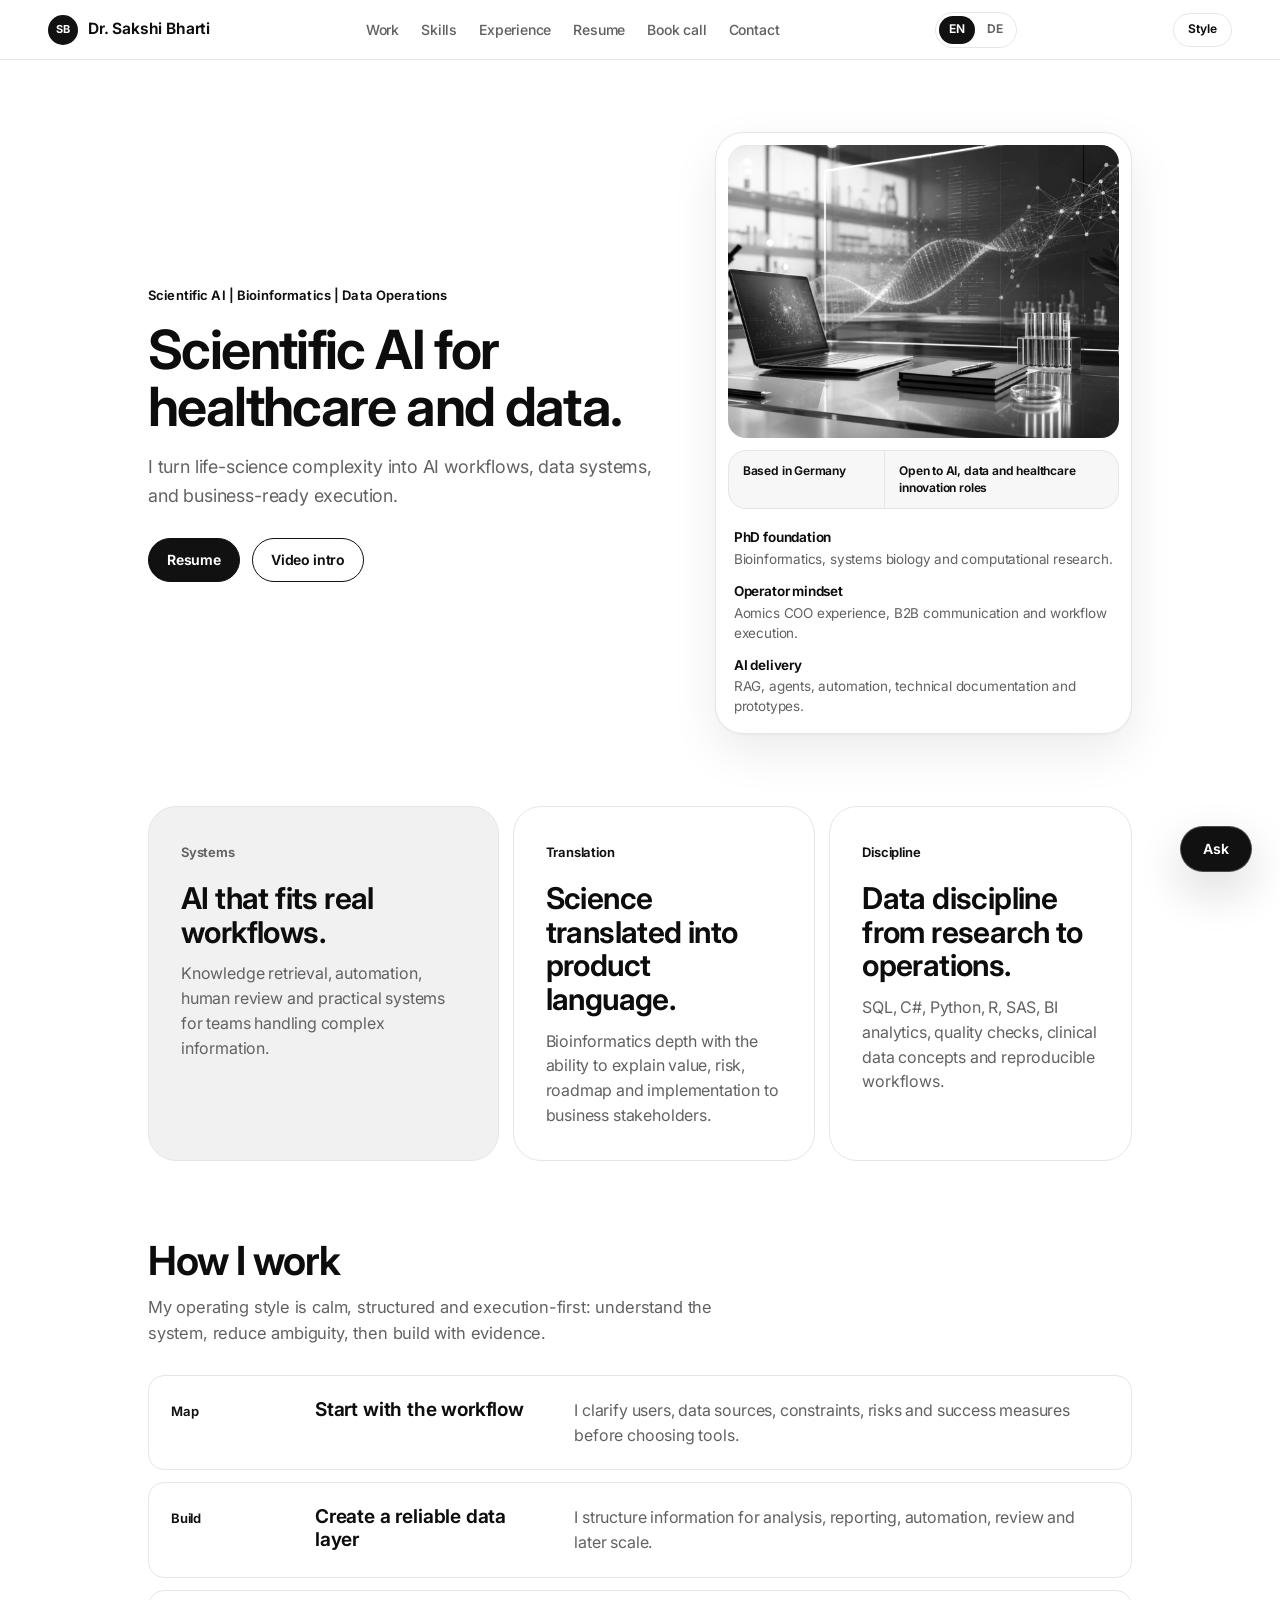
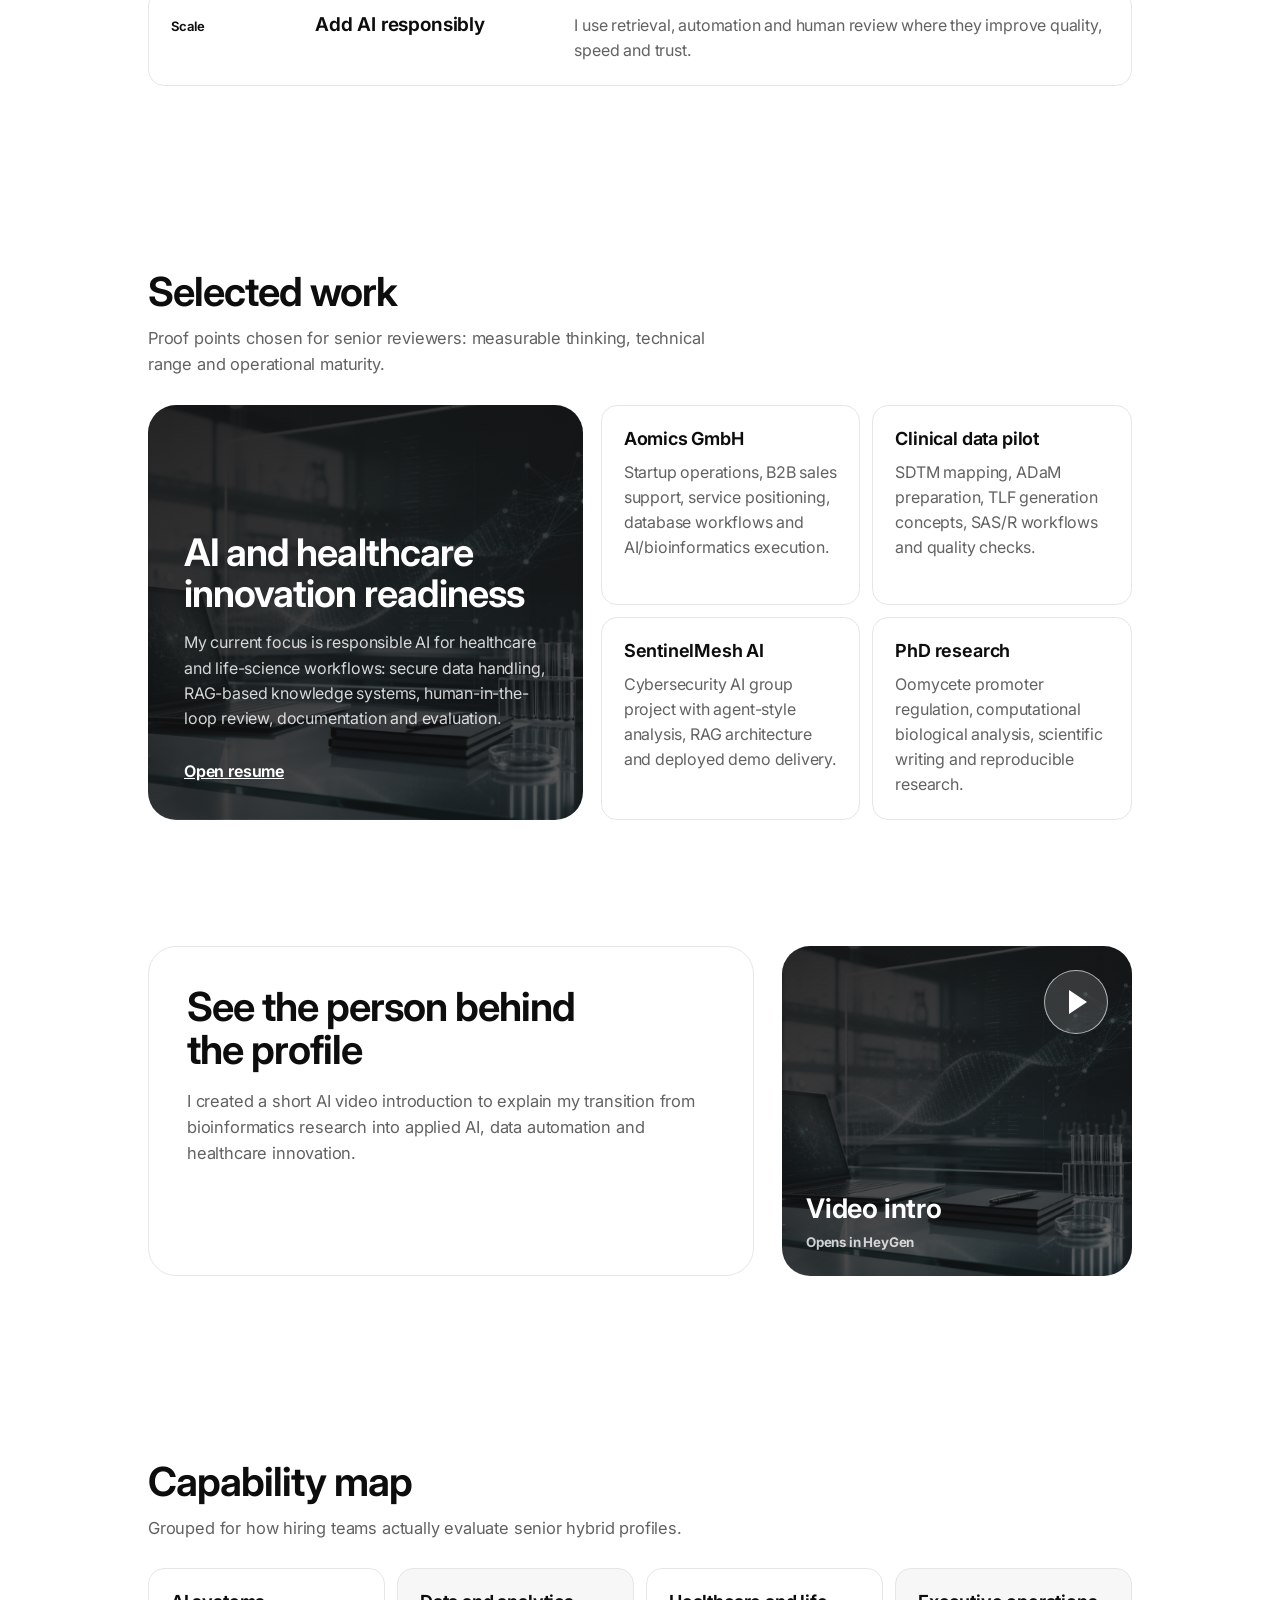
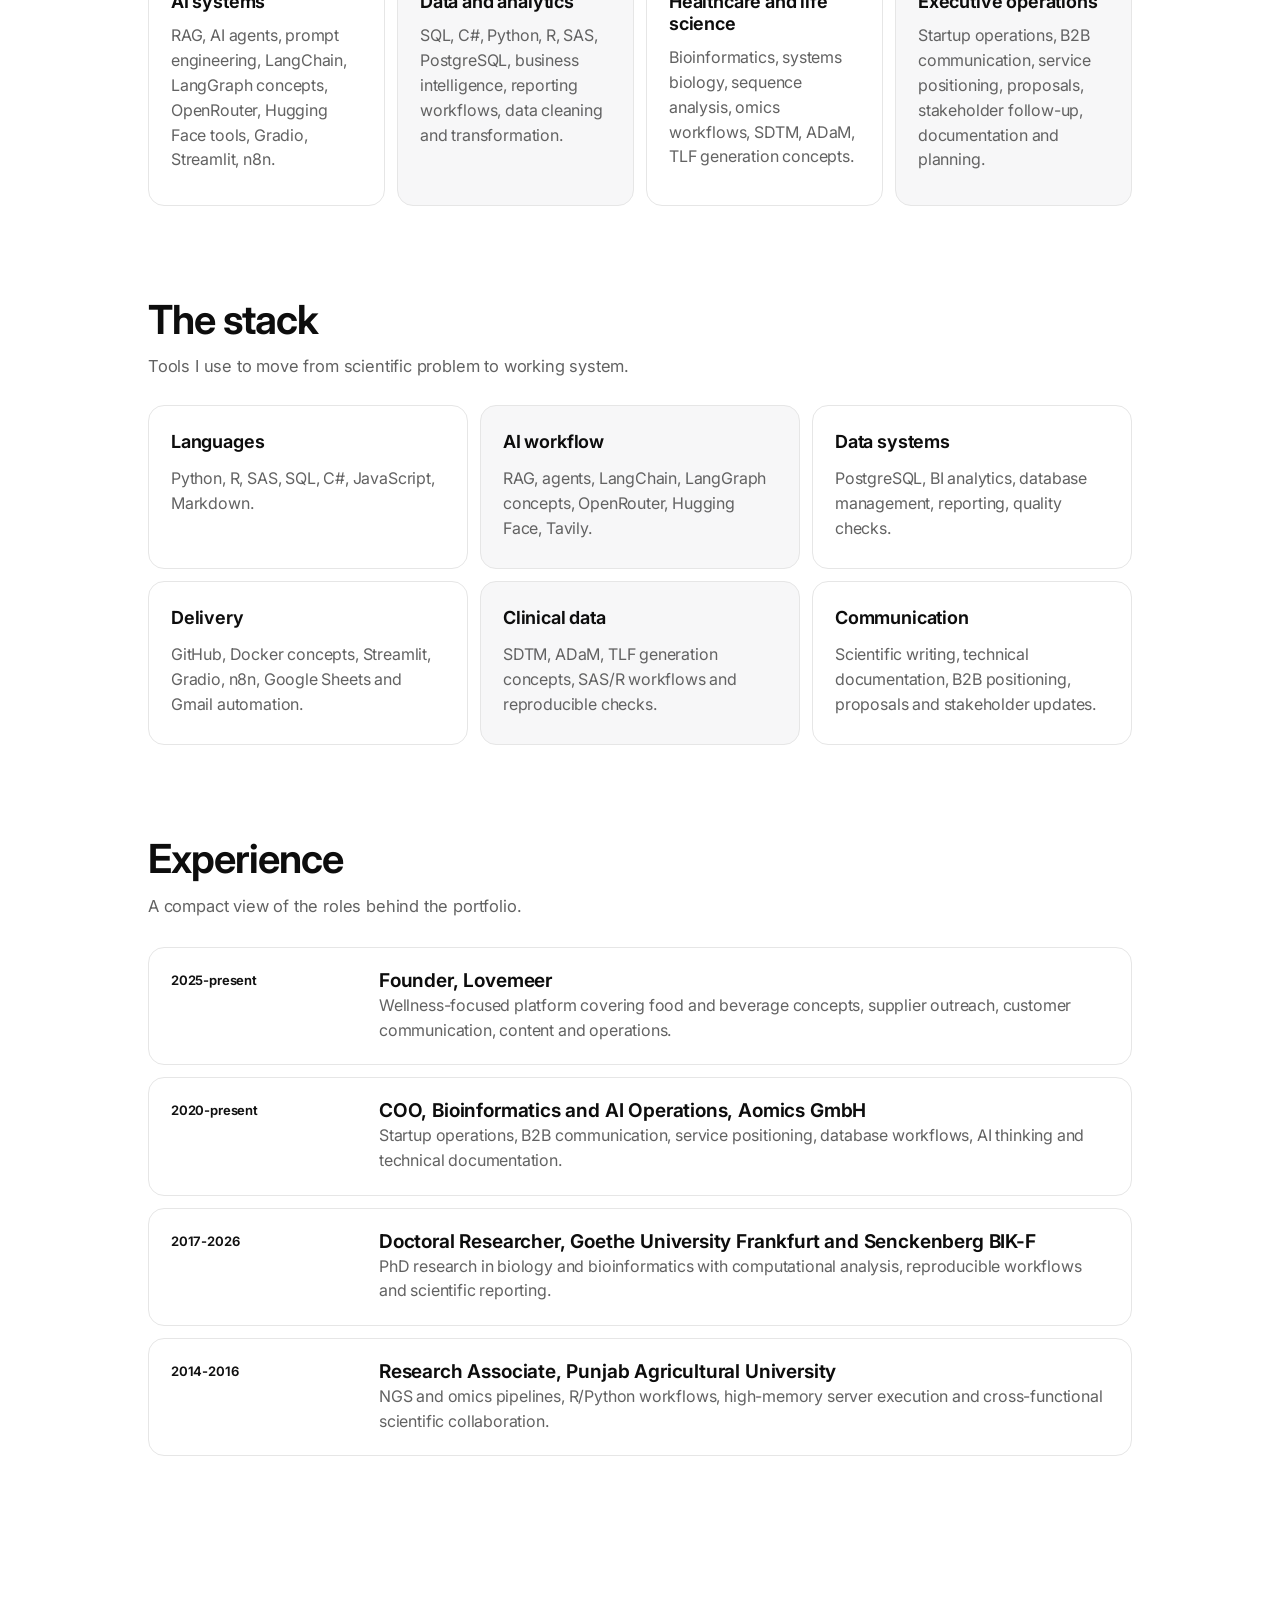
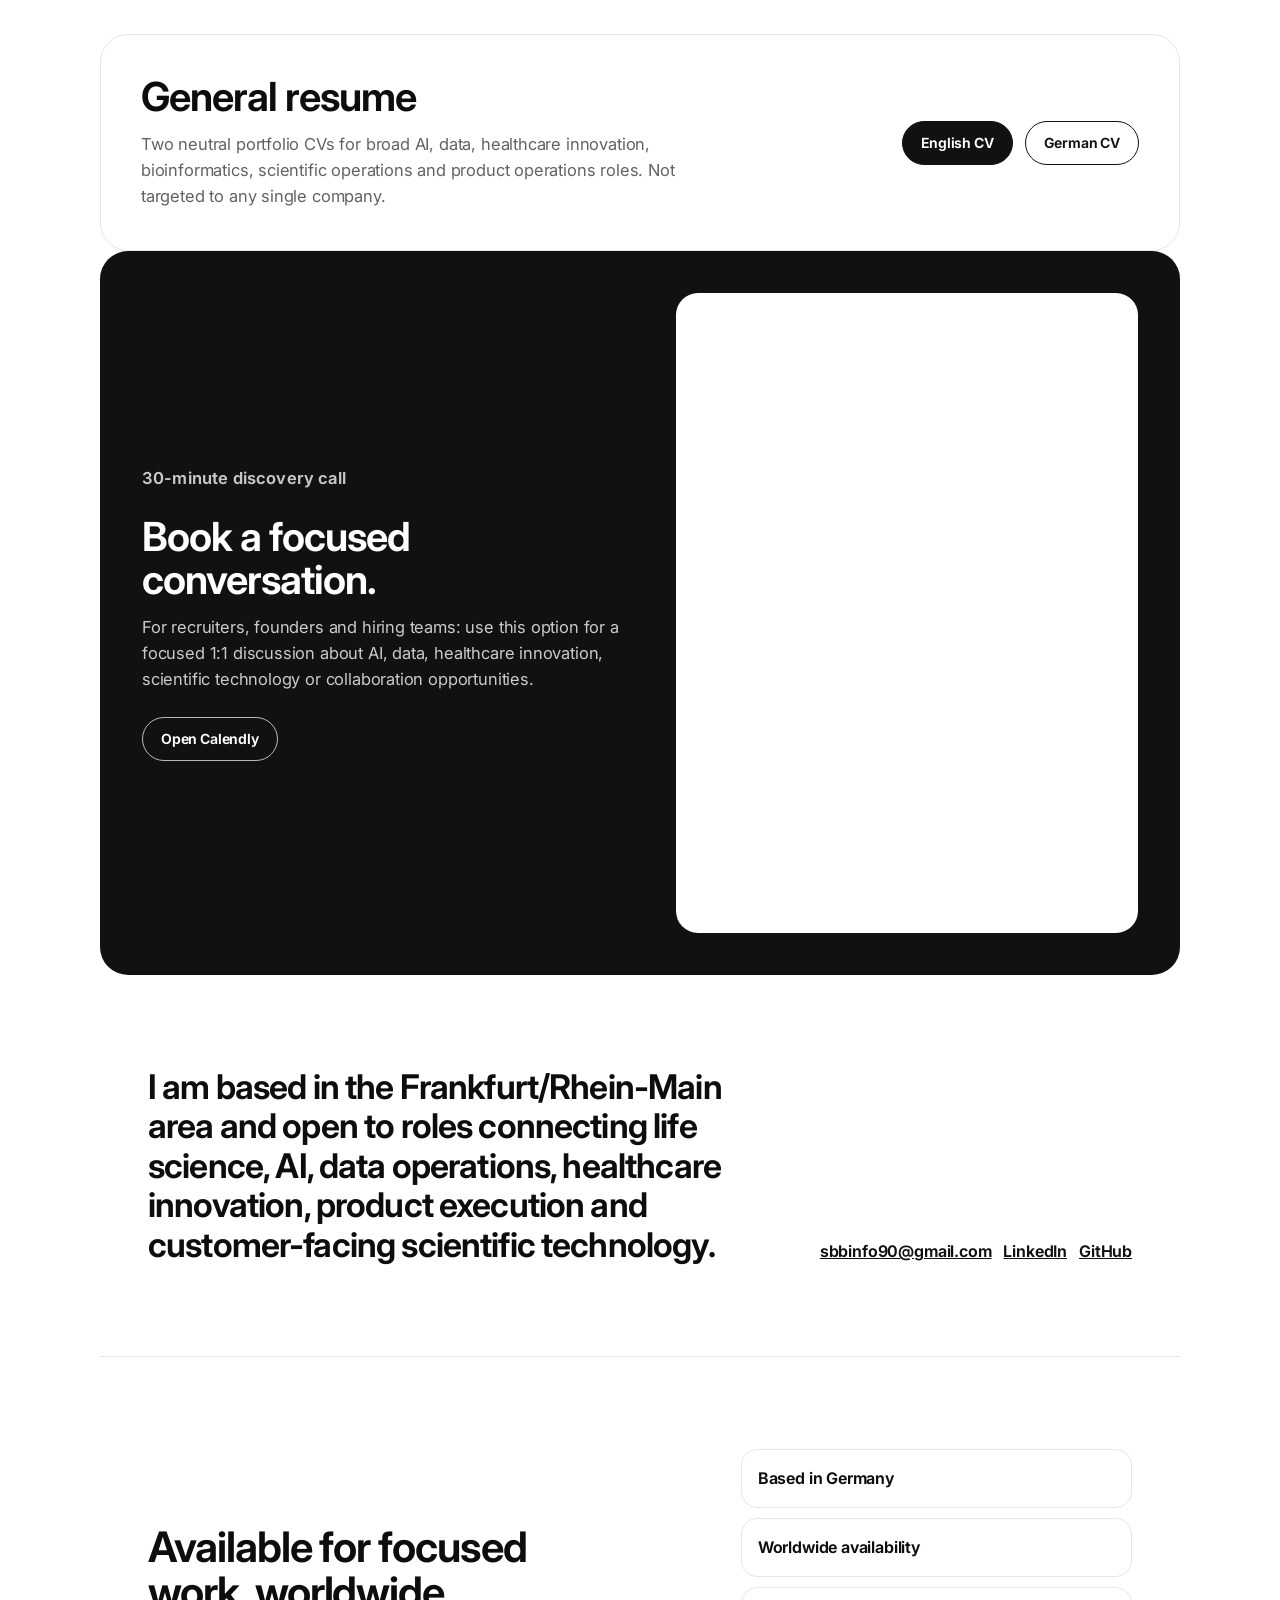
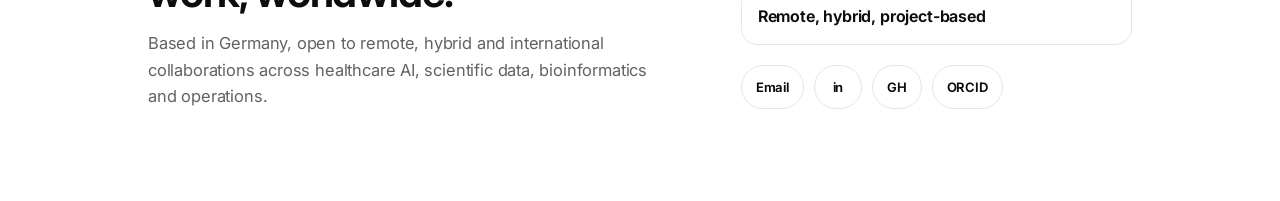
==== index.html @ ed13a264 "Refine portfolio typography and controls" ====
<!doctype html>
<html lang="en" data-lang="en" data-theme="light" data-palette="ink" data-font="system">
<head>
  <meta charset="utf-8">
  <meta name="viewport" content="width=device-width, initial-scale=1">
  <meta name="description" content="Dr. Sakshi Bharti, scientific AI and data operations leader working across bioinformatics, healthcare AI, automation, and startup execution.">
  <title>Dr. Sakshi Bharti | Scientific AI & Data Operations</title>
  <link rel="preconnect" href="https://fonts.googleapis.com">
  <link rel="preconnect" href="https://fonts.gstatic.com" crossorigin>
  <link href="https://fonts.googleapis.com/css2?family=Inter:opsz,wght@14..32,400;14..32,450;14..32,500;14..32,600;14..32,700&display=swap" rel="stylesheet">
  <link rel="stylesheet" href="styles.css">
</head>
<body>
  <header class="site-header">
    <a class="brand" href="#top" aria-label="Dr. Sakshi Bharti home">
      <span class="brand-mark">SB</span>
      <span>Dr. Sakshi Bharti</span>
    </a>
    <nav aria-label="Primary navigation">
      <a href="#work" data-en="Work" data-de="Arbeit">Work</a>
      <a href="#skills" data-en="Skills" data-de="Kompetenzen">Skills</a>
      <a href="#experience" data-en="Experience" data-de="Erfahrung">Experience</a>
      <a href="#resume" data-en="Resume" data-de="Lebenslauf">Resume</a>
      <a href="#meeting" data-en="Book call" data-de="Termin">Book call</a>
      <a href="mailto:sbbinfo90@gmail.com" data-en="Contact" data-de="Kontakt">Contact</a>
    </nav>
    <div class="language-switch" aria-label="Language selector">
      <button type="button" class="active" data-set-lang="en">EN</button>
      <button type="button" data-set-lang="de">DE</button>
    </div>
    <button class="style-toggle" type="button" aria-expanded="false" aria-controls="style-panel" data-en="Style" data-de="Stil">Style</button>
  </header>

  <main id="top">
    <section class="hero">
      <div class="hero-copy">
        <p class="role-line" data-en="Scientific AI | Bioinformatics | Data Operations" data-de="Scientific AI | Bioinformatik | Data Operations">Scientific AI | Bioinformatics | Data Operations</p>
        <h1 data-en="Scientific AI for healthcare and data." data-de="Scientific AI fuer Healthcare und Data.">Scientific AI for healthcare and data.</h1>
        <p class="hero-summary" data-en="I turn life-science complexity into AI workflows, data systems, and business-ready execution." data-de="Ich uebersetze Life-Science-Komplexitaet in AI Workflows, Datensysteme und umsetzbare Business-Loesungen.">I turn life-science complexity into AI workflows, data systems, and business-ready execution.</p>
        <div class="actions" aria-label="Primary actions">
          <a class="button primary localized-link" href="assets/resumes/dr-sakshi-bharti-cv-en.pdf" data-href-en="assets/resumes/dr-sakshi-bharti-cv-en.pdf" data-href-de="assets/resumes/dr-sakshi-bharti-cv-de.pdf" target="_blank" rel="noreferrer" data-en="Resume" data-de="Lebenslauf">Resume</a>
          <a class="button secondary video-link" href="https://app.heygen.com/videos/dr-sakshi-bharti-professional-intro-2ac98ddf780a4589b40dc6e6e346e0ce" data-href-en="https://app.heygen.com/videos/dr-sakshi-bharti-professional-intro-2ac98ddf780a4589b40dc6e6e346e0ce" data-href-de="https://app.heygen.com/videos/dr-sakshi-vorstellung-deutsch-3c774520bfe44e00b448c53f1df08a91" target="_blank" rel="noreferrer" data-en="Video intro" data-de="Video ansehen">Video intro</a>
        </div>
      </div>

      <aside class="executive-card" aria-label="Executive profile summary">
        <img src="assets/images/scientific-ai-hero.jpg" alt="Scientific AI workspace with laboratory glassware, data patterns and computational biology signals">
        <div class="profile-strip">
          <span data-en="Based in Germany" data-de="In Deutschland ansaessig">Based in Germany</span>
          <span data-en="Open to AI, data and healthcare innovation roles" data-de="Offen fuer AI, Data und Healthcare Innovation Rollen">Open to AI, data and healthcare innovation roles</span>
        </div>
        <div class="signal-list">
          <p><strong data-en="PhD foundation" data-de="PhD Fundament">PhD foundation</strong><span data-en="Bioinformatics, systems biology and computational research." data-de="Bioinformatik, Systembiologie und computergestuetzte Forschung.">Bioinformatics, systems biology and computational research.</span></p>
          <p><strong data-en="Operator mindset" data-de="Operator Mindset">Operator mindset</strong><span data-en="Aomics COO experience, B2B communication and workflow execution." data-de="Aomics COO Erfahrung, B2B Kommunikation und Workflow Umsetzung.">Aomics COO experience, B2B communication and workflow execution.</span></p>
          <p><strong data-en="AI delivery" data-de="AI Umsetzung">AI delivery</strong><span data-en="RAG, agents, automation, technical documentation and prototypes." data-de="RAG, Agents, Automatisierung, technische Dokumentation und Prototypen.">RAG, agents, automation, technical documentation and prototypes.</span></p>
        </div>
      </aside>
    </section>

    <section class="board" aria-label="Career focus">
      <article>
        <span data-en="Systems" data-de="Systeme">Systems</span>
        <h2 data-en="AI that fits real workflows." data-de="AI fuer echte Workflows.">AI that fits real workflows.</h2>
        <p data-en="Knowledge retrieval, automation, human review and practical systems for teams handling complex information." data-de="Knowledge Retrieval, Automatisierung, Human Review und praktische Systeme fuer Teams mit komplexen Informationen.">Knowledge retrieval, automation, human review and practical systems for teams handling complex information.</p>
      </article>
      <article>
        <span data-en="Translation" data-de="Uebersetzung">Translation</span>
        <h2 data-en="Science translated into product language." data-de="Wissenschaft in Produktsprache uebersetzt.">Science translated into product language.</h2>
        <p data-en="Bioinformatics depth with the ability to explain value, risk, roadmap and implementation to business stakeholders." data-de="Bioinformatik Tiefe mit der Faehigkeit, Value, Risiko, Roadmap und Umsetzung fuer Business Stakeholder zu erklaeren.">Bioinformatics depth with the ability to explain value, risk, roadmap and implementation to business stakeholders.</p>
      </article>
      <article>
        <span data-en="Discipline" data-de="Disziplin">Discipline</span>
        <h2 data-en="Data discipline from research to operations." data-de="Datendisziplin von Forschung bis Operations.">Data discipline from research to operations.</h2>
        <p data-en="SQL, C#, Python, R, SAS, BI analytics, quality checks, clinical data concepts and reproducible workflows." data-de="SQL, C#, Python, R, SAS, BI Analytics, Quality Checks, klinische Datenkonzepte und reproduzierbare Workflows.">SQL, C#, Python, R, SAS, BI analytics, quality checks, clinical data concepts and reproducible workflows.</p>
      </article>
    </section>

    <section class="method-section" aria-label="How Dr. Sakshi works">
      <div class="section-title">
        <h2 data-en="How I work" data-de="Wie ich arbeite">How I work</h2>
        <p data-en="My operating style is calm, structured and execution-first: understand the system, reduce ambiguity, then build with evidence." data-de="Mein Arbeitsstil ist ruhig, strukturiert und umsetzungsorientiert: System verstehen, Unsicherheit reduzieren, dann evidenzbasiert bauen.">My operating style is calm, structured and execution-first: understand the system, reduce ambiguity, then build with evidence.</p>
      </div>
      <div class="method-list">
        <article>
          <span data-en="Map" data-de="Map">Map</span>
          <h3 data-en="Start with the workflow" data-de="Mit dem Workflow starten">Start with the workflow</h3>
          <p data-en="I clarify users, data sources, constraints, risks and success measures before choosing tools." data-de="Ich klaere Nutzer, Datenquellen, Constraints, Risiken und Erfolgskriterien, bevor Tools gewaehlt werden.">I clarify users, data sources, constraints, risks and success measures before choosing tools.</p>
        </article>
        <article>
          <span data-en="Build" data-de="Build">Build</span>
          <h3 data-en="Create a reliable data layer" data-de="Eine verlaessliche Datenbasis schaffen">Create a reliable data layer</h3>
          <p data-en="I structure information for analysis, reporting, automation, review and later scale." data-de="Ich strukturiere Informationen fuer Analyse, Reporting, Automatisierung, Review und spaetere Skalierung.">I structure information for analysis, reporting, automation, review and later scale.</p>
        </article>
        <article>
          <span data-en="Scale" data-de="Scale">Scale</span>
          <h3 data-en="Add AI responsibly" data-de="AI verantwortungsvoll integrieren">Add AI responsibly</h3>
          <p data-en="I use retrieval, automation and human review where they improve quality, speed and trust." data-de="Ich nutze Retrieval, Automatisierung und Human Review dort, wo Qualitaet, Geschwindigkeit und Vertrauen steigen.">I use retrieval, automation and human review where they improve quality, speed and trust.</p>
        </article>
      </div>
    </section>

    <section id="work" class="work-section">
      <div class="section-title">
        <h2 data-en="Selected work" data-de="Ausgewaehlte Arbeiten">Selected work</h2>
        <p data-en="Proof points chosen for senior reviewers: measurable thinking, technical range and operational maturity." data-de="Proof Points fuer Senior Reviewer: analytisches Denken, technische Breite und operative Reife.">Proof points chosen for senior reviewers: measurable thinking, technical range and operational maturity.</p>
      </div>

      <div class="work-layout">
        <article class="feature-work">
          <h3 data-en="AI and healthcare innovation readiness" data-de="AI und Healthcare Innovation Readiness">AI and healthcare innovation readiness</h3>
          <p>
            <span data-en="My current focus is responsible AI for healthcare and life-science workflows: secure data handling, RAG-based knowledge systems, human-in-the-loop review, documentation and evaluation." data-de="Mein aktueller Fokus liegt auf verantwortungsvoller AI fuer Healthcare und Life-Science Workflows: sichere Datenverarbeitung, RAG-basierte Wissenssysteme, Human-in-the-loop Review, Dokumentation und Evaluation.">My current focus is responsible AI for healthcare and life-science workflows: secure data handling, RAG-based knowledge systems, human-in-the-loop review, documentation and evaluation.</span>
          </p>
          <a class="localized-link" href="assets/resumes/dr-sakshi-bharti-cv-en.pdf" data-href-en="assets/resumes/dr-sakshi-bharti-cv-en.pdf" data-href-de="assets/resumes/dr-sakshi-bharti-cv-de.pdf" target="_blank" rel="noreferrer" data-en="Open resume" data-de="Lebenslauf oeffnen">Open resume</a>
        </article>

        <div class="work-list">
          <article>
            <h3>Aomics GmbH</h3>
            <p data-en="Startup operations, B2B sales support, service positioning, database workflows and AI/bioinformatics execution." data-de="Startup Operations, B2B Sales Support, Service Positioning, Datenbank Workflows und AI/Bioinformatik Umsetzung.">Startup operations, B2B sales support, service positioning, database workflows and AI/bioinformatics execution.</p>
          </article>
          <article>
            <h3 data-en="Clinical data pilot" data-de="Clinical Data Pilot">Clinical data pilot</h3>
            <p data-en="SDTM mapping, ADaM preparation, TLF generation concepts, SAS/R workflows and quality checks." data-de="SDTM Mapping, ADaM Vorbereitung, TLF Konzepte, SAS/R Workflows und Quality Checks.">SDTM mapping, ADaM preparation, TLF generation concepts, SAS/R workflows and quality checks.</p>
          </article>
          <article>
            <h3>SentinelMesh AI</h3>
            <p data-en="Cybersecurity AI group project with agent-style analysis, RAG architecture and deployed demo delivery." data-de="Cybersecurity AI Gruppenprojekt mit agentenbasierter Analyse, RAG Architektur und deployter Demo.">Cybersecurity AI group project with agent-style analysis, RAG architecture and deployed demo delivery.</p>
          </article>
          <article>
            <h3 data-en="PhD research" data-de="PhD Forschung">PhD research</h3>
            <p data-en="Oomycete promoter regulation, computational biological analysis, scientific writing and reproducible research." data-de="Oomyceten Promoter Regulation, computergestuetzte biologische Analyse, wissenschaftliches Schreiben und reproduzierbare Forschung.">Oomycete promoter regulation, computational biological analysis, scientific writing and reproducible research.</p>
          </article>
        </div>
      </div>
    </section>

    <section class="video-section" aria-label="Video introduction">
      <div class="video-copy">
        <h2 data-en="See the person behind the profile" data-de="Lernen Sie die Person hinter dem Profil kennen">See the person behind the profile</h2>
        <p>
          <span data-en="I created a short AI video introduction to explain my transition from bioinformatics research into applied AI, data automation and healthcare innovation." data-de="Ich habe eine kurze AI Video Vorstellung erstellt, um meinen Weg von der Bioinformatik Forschung zu Applied AI, Datenautomatisierung und Healthcare Innovation zu zeigen.">I created a short AI video introduction to explain my transition from bioinformatics research into applied AI, data automation and healthcare innovation.</span>
        </p>
      </div>
      <a class="video-panel video-link" href="https://app.heygen.com/videos/dr-sakshi-bharti-professional-intro-2ac98ddf780a4589b40dc6e6e346e0ce" data-href-en="https://app.heygen.com/videos/dr-sakshi-bharti-professional-intro-2ac98ddf780a4589b40dc6e6e346e0ce" data-href-de="https://app.heygen.com/videos/dr-sakshi-vorstellung-deutsch-3c774520bfe44e00b448c53f1df08a91" target="_blank" rel="noreferrer" aria-label="Open HeyGen video introduction">
        <span class="play-button"></span>
        <strong data-en="Video intro" data-de="Deutsche Vorstellung">Video intro</strong>
        <small data-en="Opens in HeyGen" data-de="Oeffnet in HeyGen">Opens in HeyGen</small>
      </a>
    </section>

    <section id="skills" class="skills-section">
      <div class="section-title compact">
        <h2 data-en="Capability map" data-de="Kompetenzprofil">Capability map</h2>
        <p data-en="Grouped for how hiring teams actually evaluate senior hybrid profiles." data-de="Gruppiert danach, wie Hiring Teams hybride Senior Profile bewerten.">Grouped for how hiring teams actually evaluate senior hybrid profiles.</p>
      </div>

      <div class="skill-grid">
        <div>
          <h3 data-en="AI systems" data-de="AI Systeme">AI systems</h3>
          <p data-en="RAG, AI agents, prompt engineering, LangChain, LangGraph concepts, OpenRouter, Hugging Face tools, Gradio, Streamlit, n8n." data-de="RAG, AI Agents, Prompt Engineering, LangChain, LangGraph Konzepte, OpenRouter, Hugging Face Tools, Gradio, Streamlit, n8n.">RAG, AI agents, prompt engineering, LangChain, LangGraph concepts, OpenRouter, Hugging Face tools, Gradio, Streamlit, n8n.</p>
        </div>
        <div>
          <h3 data-en="Data and analytics" data-de="Data und Analytics">Data and analytics</h3>
          <p data-en="SQL, C#, Python, R, SAS, PostgreSQL, business intelligence, reporting workflows, data cleaning and transformation." data-de="SQL, C#, Python, R, SAS, PostgreSQL, Business Intelligence, Reporting Workflows, Data Cleaning und Transformation.">SQL, C#, Python, R, SAS, PostgreSQL, business intelligence, reporting workflows, data cleaning and transformation.</p>
        </div>
        <div>
          <h3 data-en="Healthcare and life science" data-de="Healthcare und Life Science">Healthcare and life science</h3>
          <p data-en="Bioinformatics, systems biology, sequence analysis, omics workflows, SDTM, ADaM, TLF generation concepts." data-de="Bioinformatik, Systembiologie, Sequenzanalyse, Omics Workflows, SDTM, ADaM und TLF Konzepte.">Bioinformatics, systems biology, sequence analysis, omics workflows, SDTM, ADaM, TLF generation concepts.</p>
        </div>
        <div>
          <h3 data-en="Executive operations" data-de="Executive Operations">Executive operations</h3>
          <p data-en="Startup operations, B2B communication, service positioning, proposals, stakeholder follow-up, documentation and planning." data-de="Startup Operations, B2B Kommunikation, Service Positioning, Angebote, Stakeholder Follow-up, Dokumentation und Planung.">Startup operations, B2B communication, service positioning, proposals, stakeholder follow-up, documentation and planning.</p>
        </div>
      </div>
    </section>

    <section class="stack-section" aria-label="Technology and delivery stack">
      <div class="section-title compact">
        <h2 data-en="The stack" data-de="Der Stack">The stack</h2>
        <p data-en="Tools I use to move from scientific problem to working system." data-de="Tools, mit denen ich vom wissenschaftlichen Problem zum funktionierenden System komme.">Tools I use to move from scientific problem to working system.</p>
      </div>
      <div class="stack-grid">
        <div>
          <h3 data-en="Languages" data-de="Sprachen">Languages</h3>
          <p data-en="Python, R, SAS, SQL, C#, JavaScript, Markdown." data-de="Python, R, SAS, SQL, C#, JavaScript, Markdown.">Python, R, SAS, SQL, C#, JavaScript, Markdown.</p>
        </div>
        <div>
          <h3 data-en="AI workflow" data-de="AI Workflow">AI workflow</h3>
          <p data-en="RAG, agents, LangChain, LangGraph concepts, OpenRouter, Hugging Face, Tavily." data-de="RAG, Agents, LangChain, LangGraph Konzepte, OpenRouter, Hugging Face, Tavily.">RAG, agents, LangChain, LangGraph concepts, OpenRouter, Hugging Face, Tavily.</p>
        </div>
        <div>
          <h3 data-en="Data systems" data-de="Datensysteme">Data systems</h3>
          <p data-en="PostgreSQL, BI analytics, database management, reporting, quality checks." data-de="PostgreSQL, BI Analytics, Datenbankmanagement, Reporting, Quality Checks.">PostgreSQL, BI analytics, database management, reporting, quality checks.</p>
        </div>
        <div>
          <h3 data-en="Delivery" data-de="Delivery">Delivery</h3>
          <p data-en="GitHub, Docker concepts, Streamlit, Gradio, n8n, Google Sheets and Gmail automation." data-de="GitHub, Docker Konzepte, Streamlit, Gradio, n8n, Google Sheets und Gmail Automatisierung.">GitHub, Docker concepts, Streamlit, Gradio, n8n, Google Sheets and Gmail automation.</p>
        </div>
        <div>
          <h3 data-en="Clinical data" data-de="Klinische Daten">Clinical data</h3>
          <p data-en="SDTM, ADaM, TLF generation concepts, SAS/R workflows and reproducible checks." data-de="SDTM, ADaM, TLF Konzepte, SAS/R Workflows und reproduzierbare Checks.">SDTM, ADaM, TLF generation concepts, SAS/R workflows and reproducible checks.</p>
        </div>
        <div>
          <h3 data-en="Communication" data-de="Kommunikation">Communication</h3>
          <p data-en="Scientific writing, technical documentation, B2B positioning, proposals and stakeholder updates." data-de="Wissenschaftliches Schreiben, technische Dokumentation, B2B Positionierung, Angebote und Stakeholder Updates.">Scientific writing, technical documentation, B2B positioning, proposals and stakeholder updates.</p>
        </div>
      </div>
    </section>

    <section id="experience" class="experience-section">
      <div class="section-title">
        <h2 data-en="Experience" data-de="Erfahrung">Experience</h2>
        <p data-en="A compact view of the roles behind the portfolio." data-de="Ein kompakter Blick auf die Rollen hinter dem Portfolio.">A compact view of the roles behind the portfolio.</p>
      </div>
      <div class="timeline">
        <article>
          <time>2025-present</time>
          <div>
            <h3 data-en="Founder, Lovemeer" data-de="Gruenderin, Lovemeer">Founder, Lovemeer</h3>
            <p data-en="Wellness-focused platform covering food and beverage concepts, supplier outreach, customer communication, content and operations." data-de="Wellness Plattform mit Food und Beverage Konzepten, Supplier Outreach, Kundenkommunikation, Content und Operations.">Wellness-focused platform covering food and beverage concepts, supplier outreach, customer communication, content and operations.</p>
          </div>
        </article>
        <article>
          <time>2020-present</time>
          <div>
            <h3 data-en="COO, Bioinformatics and AI Operations, Aomics GmbH" data-de="COO, Bioinformatics and AI Operations, Aomics GmbH">COO, Bioinformatics and AI Operations, Aomics GmbH</h3>
            <p data-en="Startup operations, B2B communication, service positioning, database workflows, AI thinking and technical documentation." data-de="Startup Operations, B2B Kommunikation, Service Positioning, Datenbank Workflows, AI Denken und technische Dokumentation.">Startup operations, B2B communication, service positioning, database workflows, AI thinking and technical documentation.</p>
          </div>
        </article>
        <article>
          <time>2017-2026</time>
          <div>
            <h3 data-en="Doctoral Researcher, Goethe University Frankfurt and Senckenberg BIK-F" data-de="Doktorandin, Goethe Universitaet Frankfurt und Senckenberg BIK-F">Doctoral Researcher, Goethe University Frankfurt and Senckenberg BIK-F</h3>
            <p data-en="PhD research in biology and bioinformatics with computational analysis, reproducible workflows and scientific reporting." data-de="PhD Forschung in Biologie und Bioinformatik mit computergestuetzter Analyse, reproduzierbaren Workflows und wissenschaftlichem Reporting.">PhD research in biology and bioinformatics with computational analysis, reproducible workflows and scientific reporting.</p>
          </div>
        </article>
        <article>
          <time>2014-2016</time>
          <div>
            <h3 data-en="Research Associate, Punjab Agricultural University" data-de="Research Associate, Punjab Agricultural University">Research Associate, Punjab Agricultural University</h3>
            <p data-en="NGS and omics pipelines, R/Python workflows, high-memory server execution and cross-functional scientific collaboration." data-de="NGS und Omics Pipelines, R/Python Workflows, High-Memory Server Execution und interdisziplinaere wissenschaftliche Zusammenarbeit.">NGS and omics pipelines, R/Python workflows, high-memory server execution and cross-functional scientific collaboration.</p>
          </div>
        </article>
      </div>
    </section>

    <section id="resume" class="resume-section">
      <div>
        <h2 data-en="General resume" data-de="Allgemeiner Lebenslauf">General resume</h2>
        <p>
          <span data-en="Two neutral portfolio CVs for broad AI, data, healthcare innovation, bioinformatics, scientific operations and product operations roles. Not targeted to any single company." data-de="Zwei neutrale Portfolio-Lebenslaeufe fuer Rollen in AI, Data, Healthcare Innovation, Bioinformatik, Scientific Operations und Product Operations. Nicht auf ein einzelnes Unternehmen zugeschnitten.">Two neutral portfolio CVs for broad AI, data, healthcare innovation, bioinformatics, scientific operations and product operations roles. Not targeted to any single company.</span>
        </p>
      </div>
      <div class="resume-actions" aria-label="Resume downloads">
        <a class="button primary" href="assets/resumes/dr-sakshi-bharti-cv-en.pdf" target="_blank" rel="noreferrer" data-en="English CV" data-de="Englischer CV">English CV</a>
        <a class="button secondary" href="assets/resumes/dr-sakshi-bharti-cv-de.pdf" target="_blank" rel="noreferrer" data-en="German CV" data-de="Deutscher Lebenslauf">German CV</a>
      </div>
    </section>

    <section id="meeting" class="meeting-section">
      <div class="meeting-copy">
        <p class="role-line" data-en="30-minute discovery call" data-de="30-minuetiges Kennenlernen">30-minute discovery call</p>
        <h2 data-en="Book a focused conversation." data-de="Buchen Sie ein fokussiertes Gespraech.">Book a focused conversation.</h2>
        <p data-en="For recruiters, founders and hiring teams: use this option for a focused 1:1 discussion about AI, data, healthcare innovation, scientific technology or collaboration opportunities." data-de="Fuer Recruiter, Gruender und Hiring Teams: Nutzen Sie diese Option fuer ein fokussiertes 1:1-Gespraech ueber AI, Data, Healthcare Innovation, wissenschaftliche Technologie oder Kooperationsmoeglichkeiten.">For recruiters, founders and hiring teams: use this option for a focused 1:1 discussion about AI, data, healthcare innovation, scientific technology or collaboration opportunities.</p>
        <a class="button secondary" href="https://calendly.com/sakshibharti/30min" target="_blank" rel="noreferrer" data-en="Open Calendly" data-de="Calendly oeffnen">Open Calendly</a>
      </div>
      <div class="calendly-card" aria-label="Calendly booking calendar">
        <div class="calendly-inline-widget" data-url="https://calendly.com/sakshibharti/30min?hide_gdpr_banner=1" style="min-width:320px;height:640px;"></div>
      </div>
    </section>

    <section class="closing">
      <p>
        <span data-en="I am based in the Frankfurt/Rhein-Main area and open to roles connecting life science, AI, data operations, healthcare innovation, product execution and customer-facing scientific technology." data-de="Ich bin im Raum Frankfurt/Rhein-Main ansaessig und offen fuer Rollen, die Life Science, AI, Data Operations, Healthcare Innovation, Product Execution und kundennahe wissenschaftliche Technologie verbinden.">I am based in the Frankfurt/Rhein-Main area and open to roles connecting life science, AI, data operations, healthcare innovation, product execution and customer-facing scientific technology.</span>
      </p>
      <div class="contact-links">
        <a href="mailto:sbbinfo90@gmail.com">sbbinfo90@gmail.com</a>
        <a href="https://www.linkedin.com/in/sakshibsharma" target="_blank" rel="noreferrer">LinkedIn</a>
        <a href="https://github.com/sakshianil" target="_blank" rel="noreferrer">GitHub</a>
      </div>
    </section>

    <footer class="site-footer">
      <div>
        <h2 data-en="Available for focused work, worldwide." data-de="Verfuegbar fuer fokussierte Arbeit, weltweit.">Available for focused work, worldwide.</h2>
        <p data-en="Based in Germany, open to remote, hybrid and international collaborations across healthcare AI, scientific data, bioinformatics and operations." data-de="In Deutschland ansaessig, offen fuer Remote-, Hybrid- und internationale Zusammenarbeit in Healthcare AI, Scientific Data, Bioinformatik und Operations.">Based in Germany, open to remote, hybrid and international collaborations across healthcare AI, scientific data, bioinformatics and operations.</p>
      </div>
      <div class="footer-panel">
        <div class="availability-grid">
          <span data-en="Based in Germany" data-de="In Deutschland">Based in Germany</span>
          <span data-en="Worldwide availability" data-de="Weltweit verfuegbar">Worldwide availability</span>
          <span data-en="Remote, hybrid, project-based" data-de="Remote, hybrid, projektbasiert">Remote, hybrid, project-based</span>
        </div>
        <div class="social-links" aria-label="Social connectivity">
          <a href="mailto:sbbinfo90@gmail.com" aria-label="Email">Email</a>
          <a href="https://www.linkedin.com/in/sakshibsharma" target="_blank" rel="noreferrer" aria-label="LinkedIn">in</a>
          <a href="https://github.com/sakshianil" target="_blank" rel="noreferrer" aria-label="GitHub">GH</a>
          <a href="https://orcid.org/0000-0001-5356-7666" target="_blank" rel="noreferrer" aria-label="ORCID">ORCID</a>
        </div>
      </div>
    </footer>
  </main>

  <aside id="style-panel" class="style-panel" aria-label="Website appearance controls" hidden>
    <div class="style-panel-header">
      <strong data-en="Appearance" data-de="Darstellung">Appearance</strong>
      <button type="button" class="style-close" aria-label="Close style controls">x</button>
    </div>

    <div class="control-group">
      <span data-en="Theme" data-de="Theme">Theme</span>
      <div class="segmented-control" role="group" aria-label="Theme options">
        <button type="button" class="active" data-set-theme="light" data-en="Light" data-de="Hell">Light</button>
        <button type="button" data-set-theme="dark" data-en="Dark" data-de="Dunkel">Dark</button>
      </div>
    </div>

    <div class="control-group">
      <span data-en="Palette" data-de="Palette">Palette</span>
      <div class="palette-options" role="group" aria-label="Color palette options">
        <button type="button" class="active" data-set-palette="ink"><span style="background:#111111"></span>Ink</button>
        <button type="button" data-set-palette="cobalt"><span style="background:#2454d6"></span>Cobalt</button>
        <button type="button" data-set-palette="plum"><span style="background:#7a2e66"></span>Plum</button>
        <button type="button" data-set-palette="copper"><span style="background:#9a4f2f"></span>Copper</button>
      </div>
    </div>

    <div class="control-group">
      <span data-en="Typography" data-de="Typografie">Typography</span>
      <div class="segmented-control stacked" role="group" aria-label="Typography options">
        <button type="button" class="active" data-set-font="system" data-en="System" data-de="System">System</button>
        <button type="button" data-set-font="editorial" data-en="Editorial" data-de="Editorial">Editorial</button>
        <button type="button" data-set-font="technical" data-en="Technical" data-de="Technisch">Technical</button>
      </div>
    </div>
  </aside>

  <button class="chat-launcher" type="button" aria-expanded="false" aria-controls="faq-chat" data-en="Ask" data-de="Fragen">Ask</button>
  <section id="faq-chat" class="faq-chat" aria-label="Offline FAQ chatbot" hidden>
    <div class="chat-header">
      <div>
        <strong data-en="Portfolio FAQ" data-de="Portfolio FAQ">Portfolio FAQ</strong>
        <span data-en="Offline, no API, no tracking" data-de="Offline, keine API, kein Tracking">Offline, no API, no tracking</span>
      </div>
      <button type="button" class="chat-close" aria-label="Close FAQ">x</button>
    </div>
    <div class="chat-log" aria-live="polite"></div>
    <div class="quick-prompts" aria-label="Suggested questions">
      <button type="button" data-question-en="What roles fit Sakshi best?" data-question-de="Welche Rollen passen am besten zu Sakshi?" data-en="Best-fit roles" data-de="Passende Rollen">Best-fit roles</button>
      <button type="button" data-question-en="What are her AI skills?" data-question-de="Welche AI Skills hat sie?" data-en="AI skills" data-de="AI Skills">AI skills</button>
      <button type="button" data-question-en="How can I contact her?" data-question-de="Wie kann ich sie kontaktieren?" data-en="Contact" data-de="Kontakt">Contact</button>
    </div>
    <form class="chat-form">
      <label class="sr-only" for="chat-input" data-en="Ask a question" data-de="Frage stellen">Ask a question</label>
      <input id="chat-input" type="text" autocomplete="off" data-placeholder-en="Ask about skills, projects, CV or contact" data-placeholder-de="Fragen zu Skills, Projekten, CV oder Kontakt" placeholder="Ask about skills, projects, CV or contact">
      <button type="submit" data-en="Send" data-de="Senden">Send</button>
    </form>
  </section>

  <script src="https://assets.calendly.com/assets/external/widget.js" async></script>
  <script>
    const langButtons = document.querySelectorAll("[data-set-lang]");
    const translated = document.querySelectorAll("[data-en][data-de]");
    const localizedLinks = document.querySelectorAll("[data-href-en][data-href-de]");
    const placeholderInputs = document.querySelectorAll("[data-placeholder-en][data-placeholder-de]");
    const styleToggle = document.querySelector(".style-toggle");
    const stylePanel = document.querySelector("#style-panel");
    const styleClose = document.querySelector(".style-close");
    const themeButtons = document.querySelectorAll("[data-set-theme]");
    const paletteButtons = document.querySelectorAll("[data-set-palette]");
    const fontButtons = document.querySelectorAll("[data-set-font]");
    const chatLauncher = document.querySelector(".chat-launcher");
    const chatPanel = document.querySelector(".faq-chat");
    const chatClose = document.querySelector(".chat-close");
    const chatLog = document.querySelector(".chat-log");
    const chatForm = document.querySelector(".chat-form");
    const chatInput = document.querySelector("#chat-input");
    const quickPrompts = document.querySelectorAll(".quick-prompts button");
    let currentLanguage = "en";

    const faqAnswers = [
      {
        keywords: ["role", "roles", "fit", "position", "career", "job", "stelle", "rollen", "passt"],
        en: "Best-fit roles include Scientific Data Analyst, Bioinformatics Scientist, AI Automation Specialist, Clinical Data or Research Operations, Product Operations, Scientific Operations, Solutions Consultant and healthcare AI innovation roles.",
        de: "Am besten passen Rollen wie Scientific Data Analyst, Bioinformatics Scientist, AI Automation Specialist, Clinical Data oder Research Operations, Product Operations, Scientific Operations, Solutions Consultant und Healthcare AI Innovation."
      },
      {
        keywords: ["ai", "rag", "agent", "automation", "langchain", "chatbot", "kuenstliche", "automatisierung"],
        en: "Her AI work focuses on RAG, AI agents, prompt engineering, automation workflows, document search, local-first tooling, LangChain and LangGraph concepts, Streamlit, Gradio, n8n and applied AI for life-science and business workflows.",
        de: "Ihre AI-Arbeit fokussiert sich auf RAG, AI Agents, Prompt Engineering, Automatisierungsworkflows, Document Search, local-first Tools, LangChain und LangGraph Konzepte, Streamlit, Gradio, n8n und Applied AI fuer Life-Science- und Business-Workflows."
      },
      {
        keywords: ["bioinformatics", "biology", "omics", "ngs", "phd", "research", "bioinformatik", "forschung", "promotion"],
        en: "She has a PhD foundation in biology and bioinformatics, with work on oomycete promoter regulation, sequence analysis, omics workflows, reproducible research and scientific reporting.",
        de: "Sie hat ein PhD-Fundament in Biologie und Bioinformatik, mit Arbeit zu Oomyceten-Promotorregulation, Sequenzanalyse, Omics Workflows, reproduzierbarer Forschung und wissenschaftlichem Reporting."
      },
      {
        keywords: ["clinical", "sdtm", "adam", "tlf", "sas", "r programming", "klinisch", "klinische"],
        en: "She has working knowledge of SDTM, ADaM and TLF generation concepts, plus SAS and R programming through a clinical data pilot and hands-on workshop materials.",
        de: "Sie hat Arbeitskenntnisse in SDTM, ADaM und TLF-Konzepten sowie SAS- und R-Programmierung durch einen Clinical Data Pilot und praxisnahe Workshop-Materialien."
      },
      {
        keywords: ["business", "sales", "b2b", "operations", "startup", "aomics", "kunden", "vertrieb"],
        en: "At Aomics, she supports startup operations, B2B sales research, client communication, service positioning, proposal coordination, business intelligence analytics and technical documentation.",
        de: "Bei Aomics unterstuetzt sie Startup Operations, B2B Sales Research, Kundenkommunikation, Service Positioning, Angebotskoordination, Business Intelligence Analytics und technische Dokumentation."
      },
      {
        keywords: ["project", "projects", "portfolio", "github", "sentinelmesh", "lovemeer", "projekt", "projekte"],
        en: "Selected projects include clinical data programming workshops, RAG and agent learning projects, SentinelMesh AI, Lovemeer, AI career automation workflows and a PhD research repository on transcriptional regulation.",
        de: "Ausgewaehlte Projekte sind Clinical Data Programming Workshops, RAG- und Agent-Lernprojekte, SentinelMesh AI, Lovemeer, AI Career Automation Workflows und ein PhD Research Repository zur Transkriptionsregulation."
      },
      {
        keywords: ["cv", "resume", "lebenslauf", "pdf"],
        en: "The site provides two neutral general CVs: English CV and German CV. They are not targeted to any single company.",
        de: "Die Website bietet zwei neutrale allgemeine Lebenslaeufe: einen englischen CV und einen deutschen Lebenslauf. Sie sind nicht auf ein einzelnes Unternehmen zugeschnitten."
      },
      {
        keywords: ["contact", "email", "meeting", "call", "calendly", "book", "kontakt", "termin", "gespraech"],
        en: "You can contact Sakshi at sbbinfo90@gmail.com or book a 30-minute discovery call through the Calendly section on this page.",
        de: "Sie koennen Sakshi unter sbbinfo90@gmail.com kontaktieren oder ueber den Calendly-Bereich auf dieser Seite ein 30-minuetiges Kennenlernen buchen."
      },
      {
        keywords: ["language", "german", "english", "deutsch", "englisch", "sprache"],
        en: "She is fluent in English, has German B1 certification and is improving toward B2 business communication. She also speaks Hindi and Punjabi.",
        de: "Sie spricht Englisch fliessend, hat ein Deutsch-B1-Zertifikat und verbessert sich Richtung B2 Business-Kommunikation. Sie spricht auch Hindi und Punjabi."
      }
    ];

    const fallbackAnswer = {
      en: "I can answer common questions about Sakshi's skills, projects, CVs, AI work, bioinformatics background, contact details and meeting booking. Try asking: What roles fit her best?",
      de: "Ich kann haeufige Fragen zu Sakshis Skills, Projekten, Lebenslaeufen, AI-Arbeit, Bioinformatik-Hintergrund, Kontakt und Terminbuchung beantworten. Versuchen Sie: Welche Rollen passen am besten?"
    };

    const welcomeAnswer = {
      en: "Hi, I am a small offline FAQ assistant. Ask me about Sakshi's skills, projects, CV, contact details or meeting availability.",
      de: "Hallo, ich bin ein kleiner Offline-FAQ-Assistent. Fragen Sie mich zu Sakshis Skills, Projekten, Lebenslauf, Kontakt oder Terminverfuegbarkeit."
    };

    function setLanguage(lang) {
      const active = lang === "de" ? "de" : "en";
      document.documentElement.dataset.lang = active;
      document.documentElement.lang = active;
      translated.forEach((node) => {
        node.textContent = node.dataset[active];
      });
      localizedLinks.forEach((link) => {
        link.href = link.dataset[`href${active.charAt(0).toUpperCase() + active.slice(1)}`];
      });
      placeholderInputs.forEach((input) => {
        input.placeholder = input.dataset[`placeholder${active.charAt(0).toUpperCase() + active.slice(1)}`];
      });
      langButtons.forEach((button) => {
        button.classList.toggle("active", button.dataset.setLang === active);
      });
      currentLanguage = active;
      try {
        localStorage.setItem("portfolio-language", active);
      } catch (error) {
        // Language selection remains session-local if storage is unavailable.
      }
    }

    function applyPreference(type, value) {
      document.documentElement.dataset[type] = value;
      const selector = `[data-set-${type}]`;
      document.querySelectorAll(selector).forEach((button) => {
        button.classList.toggle("active", button.dataset[`set${type.charAt(0).toUpperCase() + type.slice(1)}`] === value);
      });
      try {
        localStorage.setItem(`portfolio-${type}`, value);
      } catch (error) {
        // Appearance preferences stay session-local if storage is unavailable.
      }
    }

    langButtons.forEach((button) => {
      button.addEventListener("click", () => setLanguage(button.dataset.setLang));
    });

    const params = new URLSearchParams(window.location.search);
    const queryLanguage = params.get("lang");
    let savedLanguage = "en";
    try {
      savedLanguage = queryLanguage === "de" || queryLanguage === "en"
        ? queryLanguage
        : localStorage.getItem("portfolio-language") || "en";
    } catch (error) {
      savedLanguage = "en";
    }
    setLanguage(savedLanguage);

    ["theme", "palette", "font"].forEach((type) => {
      try {
        const saved = localStorage.getItem(`portfolio-${type}`);
        if (saved) {
          applyPreference(type, saved);
        }
      } catch (error) {
        // Default appearance remains active.
      }
    });

    ["theme", "palette", "font"].forEach((type) => {
      const value = params.get(type);
      if (value) {
        applyPreference(type, value);
      }
    });

    if (params.get("style") === "open") {
      stylePanel.hidden = false;
      styleToggle.setAttribute("aria-expanded", "true");
    }

    styleToggle.addEventListener("click", () => {
      const willOpen = stylePanel.hidden;
      stylePanel.hidden = !willOpen;
      styleToggle.setAttribute("aria-expanded", String(willOpen));
    });

    styleClose.addEventListener("click", () => {
      stylePanel.hidden = true;
      styleToggle.setAttribute("aria-expanded", "false");
      styleToggle.focus();
    });

    themeButtons.forEach((button) => {
      button.addEventListener("click", () => applyPreference("theme", button.dataset.setTheme));
    });

    paletteButtons.forEach((button) => {
      button.addEventListener("click", () => applyPreference("palette", button.dataset.setPalette));
    });

    fontButtons.forEach((button) => {
      button.addEventListener("click", () => applyPreference("font", button.dataset.setFont));
    });

    document.addEventListener("keydown", (event) => {
      if (event.key === "Escape" && !stylePanel.hidden) {
        stylePanel.hidden = true;
        styleToggle.setAttribute("aria-expanded", "false");
        styleToggle.focus();
      }
    });

    document.addEventListener("click", (event) => {
      if (
        !stylePanel.hidden &&
        !stylePanel.contains(event.target) &&
        !styleToggle.contains(event.target)
      ) {
        stylePanel.hidden = true;
        styleToggle.setAttribute("aria-expanded", "false");
      }
    });

    function addMessage(text, sender) {
      const message = document.createElement("p");
      message.className = `chat-message ${sender}`;
      message.textContent = text;
      chatLog.appendChild(message);
      chatLog.scrollTop = chatLog.scrollHeight;
    }

    function findAnswer(question) {
      const normalized = question.toLowerCase();
      const answer = faqAnswers.find((item) => item.keywords.some((keyword) => normalized.includes(keyword)));
      return answer ? answer[currentLanguage] : fallbackAnswer[currentLanguage];
    }

    function openChat() {
      chatPanel.hidden = false;
      chatLauncher.setAttribute("aria-expanded", "true");
      if (!chatLog.dataset.ready) {
        addMessage(welcomeAnswer[currentLanguage], "bot");
        chatLog.dataset.ready = "true";
      }
      chatInput.focus();
    }

    function closeChat() {
      chatPanel.hidden = true;
      chatLauncher.setAttribute("aria-expanded", "false");
      chatLauncher.focus();
    }

    chatLauncher.addEventListener("click", () => {
      if (chatPanel.hidden) {
        openChat();
      } else {
        closeChat();
      }
    });

    chatClose.addEventListener("click", closeChat);

    chatForm.addEventListener("submit", (event) => {
      event.preventDefault();
      const question = chatInput.value.trim();
      if (!question) {
        return;
      }
      addMessage(question, "user");
      addMessage(findAnswer(question), "bot");
      chatInput.value = "";
    });

    quickPrompts.forEach((button) => {
      button.addEventListener("click", () => {
        openChat();
        const question = button.dataset[`question${currentLanguage.charAt(0).toUpperCase() + currentLanguage.slice(1)}`];
        addMessage(question, "user");
        addMessage(findAnswer(question), "bot");
      });
    });

    if (params.get("chat") === "open") {
      openChat();
    }
  </script>
</body>
</html>
---- styles.css ----
:root {
  color-scheme: light;
  --bg: #ffffff;
  --surface: #ffffff;
  --surface-soft: #f7f7f8;
  --ink: #0d0d0d;
  --muted: #626262;
  --line: #e6e6e6;
  --accent: #0d0d0d;
  --accent-strong: #0d0d0d;
  --on-accent: #ffffff;
  --accent-soft: rgba(17, 17, 17, 0.06);
  --accent-muted: rgba(17, 17, 17, 0.16);
  --font-main: "Inter", ui-sans-serif, system-ui, -apple-system, BlinkMacSystemFont, "Segoe UI", sans-serif;
  --radius: 16px;
  --radius-lg: 28px;
  --shadow: 0 1px 2px rgba(0, 0, 0, 0.04), 0 18px 48px rgba(0, 0, 0, 0.08);
  --shadow-soft: 0 18px 48px rgba(0, 0, 0, 0.08);
  --max: 1080px;
  --pad: clamp(20px, 5vw, 48px);
}

[data-theme="dark"] {
  color-scheme: dark;
  --bg: #0d0d0d;
  --surface: #171717;
  --surface-soft: #202020;
  --ink: #f2f2f2;
  --muted: #b8b8b8;
  --line: rgba(255, 255, 255, 0.12);
  --accent-soft: rgba(255, 255, 255, 0.08);
  --accent-muted: rgba(255, 255, 255, 0.18);
  --shadow: 0 1px 2px rgba(0, 0, 0, 0.22), 0 20px 60px rgba(0, 0, 0, 0.28);
  --shadow-soft: 0 20px 60px rgba(0, 0, 0, 0.28);
}

[data-palette="ink"] {
  --accent: #111111;
  --accent-strong: #111111;
}

[data-palette="cobalt"] {
  --accent: #2454d6;
  --accent-strong: #173fa8;
}

[data-palette="plum"] {
  --accent: #7a2e66;
  --accent-strong: #5d214e;
}

[data-palette="copper"] {
  --accent: #9a4f2f;
  --accent-strong: #783a22;
}

[data-theme="dark"][data-palette="ink"] {
  --accent: #ffffff;
  --accent-strong: #ffffff;
  --on-accent: #0f0f0f;
}

[data-font="system"] {
  --font-main: "Inter", ui-sans-serif, system-ui, -apple-system, BlinkMacSystemFont, "Segoe UI", sans-serif;
}

[data-font="editorial"] {
  --font-main: Georgia, "Times New Roman", serif;
}

[data-font="technical"] {
  --font-main: "SFMono-Regular", Consolas, "Liberation Mono", monospace;
}

* {
  box-sizing: border-box;
}

html {
  scroll-behavior: smooth;
}

body {
  margin: 0;
  overflow-x: hidden;
  background: var(--bg);
  color: var(--ink);
  font-family: var(--font-main);
  font-size: 16px;
  line-height: 1.55;
  letter-spacing: -0.011em;
  -webkit-font-smoothing: antialiased;
  text-rendering: optimizeLegibility;
}

img {
  display: block;
  max-width: 100%;
}

a {
  color: inherit;
}

.site-header {
  position: sticky;
  top: 0;
  z-index: 10;
  display: flex;
  align-items: center;
  justify-content: space-between;
  min-height: 60px;
  padding: 0 var(--pad);
  background: color-mix(in srgb, var(--bg) 94%, transparent);
  border-bottom: 1px solid var(--line);
  backdrop-filter: blur(18px);
}

.brand {
  display: inline-flex;
  align-items: center;
  gap: 10px;
  font-weight: 650;
  font-size: 15.5px;
  text-decoration: none;
}

.brand-mark {
  display: grid;
  width: 30px;
  height: 30px;
  place-items: center;
  color: var(--on-accent);
  background: var(--accent-strong);
  border-radius: 50%;
  font-size: 11px;
  font-weight: 700;
}

nav {
  display: flex;
  gap: 22px;
  color: var(--muted);
  font-size: 14px;
  font-weight: 520;
}

nav a {
  text-decoration: none;
}

.language-switch {
  display: inline-flex;
  gap: 2px;
  padding: 3px;
  border: 1px solid var(--line);
  border-radius: 999px;
  background: var(--surface);
}

.language-switch button {
  min-width: 36px;
  height: 28px;
  padding: 0 10px;
  color: var(--muted);
  background: transparent;
  border: 0;
  border-radius: 999px;
  font: inherit;
  font-size: 12px;
  font-weight: 650;
  cursor: pointer;
}

.language-switch button.active {
  color: var(--on-accent);
  background: var(--accent-strong);
}

.style-toggle {
  min-height: 34px;
  padding: 0 14px;
  color: var(--ink);
  background: var(--surface);
  border: 1px solid var(--line);
  border-radius: 999px;
  font: inherit;
  font-size: 12px;
  font-weight: 650;
  cursor: pointer;
}

nav a:hover,
.contact-links a:hover,
.work-list a:hover {
  color: var(--accent);
}

.hero {
  display: grid;
  grid-template-columns: minmax(0, 1fr) minmax(340px, 0.82fr);
  gap: clamp(30px, 5vw, 58px);
  align-items: center;
  max-width: var(--max);
  min-height: auto;
  margin: 0 auto;
  padding: clamp(52px, 8vh, 84px) var(--pad) clamp(54px, 8vh, 92px);
}

.hero > * {
  min-width: 0;
}

.role-line {
  margin: 0 0 16px;
  color: var(--accent);
  font-size: 13px;
  font-weight: 650;
  letter-spacing: 0.01em;
}

h1,
h2,
h3,
p {
  margin-top: 0;
}

.hero h1 {
  max-width: 680px;
  margin-bottom: 18px;
  font-size: clamp(34px, 4.8vw, 54px);
  line-height: 1.06;
  letter-spacing: -0.03em;
  font-weight: 650;
}

.hero-summary {
  max-width: 46ch;
  margin-bottom: 28px;
  color: var(--muted);
  font-size: clamp(16.5px, 1.4vw, 18px);
  line-height: 1.58;
}

.actions,
.contact-links,
.resume-actions {
  display: flex;
  flex-wrap: wrap;
  gap: 12px;
}

.button {
  display: inline-flex;
  align-items: center;
  justify-content: center;
  min-height: 44px;
  padding: 0 18px;
  border: 1px solid var(--accent-strong);
  border-radius: 999px;
  font-size: 14px;
  font-weight: 650;
  line-height: 1;
  text-decoration: none;
  transition: transform 160ms ease, background 160ms ease, border-color 160ms ease;
}

.button:active {
  transform: translateY(1px);
}

.button.primary {
  color: var(--on-accent);
  background: var(--accent-strong);
}

.button.secondary {
  color: var(--accent-strong);
  background: var(--surface);
}

.executive-card {
  padding: 12px;
  background: var(--surface);
  border: 1px solid var(--line);
  border-radius: var(--radius-lg);
  box-shadow: var(--shadow);
}

.executive-card img {
  aspect-ratio: 4 / 3;
  width: 100%;
  object-fit: cover;
  border-radius: calc(var(--radius-lg) - 10px);
  filter: grayscale(1) contrast(1.04);
}

.profile-strip {
  display: grid;
  grid-template-columns: 0.8fr 1.2fr;
  gap: 1px;
  margin: 12px 0;
  overflow: hidden;
  border: 1px solid var(--line);
  border-radius: 18px;
  background: var(--line);
}

.profile-strip span {
  padding: 12px 14px;
  background: var(--surface-soft);
  color: var(--accent-strong);
  font-size: 12px;
  font-weight: 650;
  line-height: 1.35;
}

.signal-list {
  display: grid;
  gap: 11px;
  padding: 6px 6px 4px;
}

.signal-list p {
  display: grid;
  gap: 2px;
  margin: 0;
}

.signal-list strong {
  color: var(--ink);
  font-size: 13.5px;
  font-weight: 650;
}

.signal-list span {
  color: var(--muted);
  font-size: 13.5px;
  line-height: 1.48;
}

.board {
  display: grid;
  grid-template-columns: 1.1fr 0.95fr 0.95fr;
  gap: 14px;
  max-width: var(--max);
  margin: 0 auto;
  padding: 0 var(--pad);
}

.board article {
  min-height: 220px;
  padding: clamp(22px, 3vw, 32px);
  background: var(--surface);
  border: 1px solid var(--line);
  border-radius: var(--radius-lg);
}

.board article:first-child {
  background: var(--accent-soft);
  color: var(--ink);
}

.board span {
  color: var(--accent);
  font-size: 13px;
  font-weight: 650;
}

.board article:first-child span,
.board article:first-child p {
  color: var(--muted);
}

.board h2 {
  margin: 18px 0 12px;
  font-size: clamp(22px, 2.5vw, 30px);
  line-height: 1.12;
  letter-spacing: -0.02em;
  font-weight: 650;
}

.board p {
  max-width: 34ch;
  margin-bottom: 0;
  color: var(--muted);
}

.work-section,
.skills-section,
.method-section,
.video-section,
.stack-section,
.experience-section,
.meeting-section,
.closing {
  max-width: var(--max);
  margin-inline: auto;
  padding: clamp(62px, 8vw, 92px) var(--pad);
}

.section-title {
  max-width: 640px;
  margin-bottom: 28px;
}

.section-title.compact {
  margin-bottom: 26px;
}

.section-title h2,
.resume-section h2,
.closing p {
  margin-bottom: 12px;
  font-size: clamp(28px, 4vw, 40px);
  line-height: 1.08;
  letter-spacing: -0.025em;
  font-weight: 650;
}

.section-title p,
.resume-section p {
  max-width: 58ch;
  margin-bottom: 0;
  color: var(--muted);
  font-size: 16.5px;
  line-height: 1.6;
}

.work-layout {
  display: grid;
  grid-template-columns: minmax(0, 0.9fr) minmax(0, 1.1fr);
  gap: 18px;
  align-items: stretch;
}

.method-section {
  padding-top: clamp(54px, 7vw, 78px);
}

.method-list {
  display: grid;
  gap: 12px;
}

.method-list article {
  display: grid;
  grid-template-columns: 120px minmax(220px, 0.44fr) minmax(0, 1fr);
  gap: 24px;
  align-items: baseline;
  padding: 22px;
  background: var(--surface);
  border: 1px solid var(--line);
  border-radius: var(--radius);
}

.method-list span,
.timeline time {
  color: var(--accent);
  font-size: 13px;
  font-weight: 650;
}

.method-list h3,
.timeline h3 {
  margin-bottom: 0;
  font-size: 19px;
  line-height: 1.2;
  font-weight: 650;
}

.method-list p,
.timeline p {
  margin-bottom: 0;
  color: var(--muted);
}

.feature-work {
  display: flex;
  flex-direction: column;
  justify-content: flex-end;
  min-height: 390px;
  padding: clamp(24px, 4vw, 36px);
  color: #fff;
  background:
    linear-gradient(145deg, color-mix(in srgb, var(--accent-strong) 92%, transparent), rgba(17, 17, 17, 0.68)),
    url("assets/images/scientific-ai-hero.jpg");
  background-position: center;
  background-size: cover;
  border-radius: var(--radius-lg);
}

.feature-work h3 {
  max-width: 15ch;
  margin-bottom: 16px;
  font-size: clamp(27px, 3.4vw, 38px);
  line-height: 1.08;
  letter-spacing: -0.025em;
  font-weight: 650;
}

.feature-work p {
  max-width: 54ch;
  color: rgba(255, 255, 255, 0.82);
  line-height: 1.58;
}

.feature-work a {
  width: fit-content;
  margin-top: 12px;
  color: #fff;
  font-weight: 650;
}

.work-list {
  display: grid;
  grid-template-columns: 1fr 1fr;
  gap: 12px;
}

.work-list article {
  min-height: 200px;
  padding: 22px;
  background: var(--surface);
  border: 1px solid var(--line);
  border-radius: var(--radius);
}

.work-list h3,
.skill-grid h3 {
  margin-bottom: 10px;
  font-size: 18px;
  font-weight: 650;
  line-height: 1.22;
}

.work-list p,
.skill-grid p {
  margin-bottom: 0;
  color: var(--muted);
  line-height: 1.56;
}

.skills-section {
  background: transparent;
}

.video-section {
  display: grid;
  grid-template-columns: minmax(0, 0.9fr) minmax(300px, 0.52fr);
  gap: 28px;
  align-items: stretch;
  padding-top: clamp(18px, 3vw, 34px);
}

.video-copy {
  padding: clamp(24px, 4vw, 38px);
  background: var(--surface);
  border: 1px solid var(--line);
  border-radius: var(--radius-lg);
}

.video-copy h2 {
  max-width: 15ch;
  margin-bottom: 16px;
  font-size: clamp(28px, 4vw, 40px);
  line-height: 1.08;
  letter-spacing: -0.025em;
  font-weight: 650;
}

.video-copy p {
  max-width: 58ch;
  margin-bottom: 0;
  color: var(--muted);
  font-size: 16.5px;
  line-height: 1.6;
}

.video-panel {
  position: relative;
  display: flex;
  min-height: 330px;
  flex-direction: column;
  justify-content: flex-end;
  padding: 24px;
  overflow: hidden;
  color: #fff;
  background:
    linear-gradient(145deg, color-mix(in srgb, var(--accent-strong) 90%, transparent), rgba(17, 17, 17, 0.62)),
    url("assets/images/scientific-ai-hero.jpg");
  background-position: center;
  background-size: cover;
  border-radius: var(--radius-lg);
  text-decoration: none;
}

.play-button {
  position: absolute;
  top: 24px;
  right: 24px;
  display: grid;
  width: 64px;
  height: 64px;
  place-items: center;
  border: 1px solid rgba(255, 255, 255, 0.62);
  border-radius: 50%;
  background: rgba(255, 255, 255, 0.14);
}

.play-button::before {
  content: "";
  width: 0;
  height: 0;
  margin-left: 5px;
  border-top: 12px solid transparent;
  border-bottom: 12px solid transparent;
  border-left: 18px solid #fff;
}

.video-panel strong {
  font-size: 27px;
  line-height: 1.08;
  font-weight: 650;
}

.video-panel small {
  margin-top: 8px;
  color: rgba(255, 255, 255, 0.78);
  font-weight: 700;
}

.skill-grid {
  display: grid;
  grid-template-columns: repeat(4, 1fr);
  gap: 12px;
}

.stack-section {
  background: transparent;
  padding-top: 0;
}

.stack-grid {
  display: grid;
  grid-template-columns: repeat(3, 1fr);
  gap: 12px;
}

.stack-grid div {
  min-height: 164px;
  padding: 22px;
  background: var(--surface);
  border: 1px solid var(--line);
  border-radius: var(--radius);
}

.stack-grid div:nth-child(2),
.stack-grid div:nth-child(5) {
  background: var(--surface-soft);
}

.stack-grid h3 {
  margin-bottom: 10px;
  font-size: 18px;
  font-weight: 650;
}

.stack-grid p {
  margin-bottom: 0;
  color: var(--muted);
  line-height: 1.56;
}

.experience-section {
  padding-top: 0;
}

.timeline {
  display: grid;
  gap: 12px;
}

.timeline article {
  display: grid;
  grid-template-columns: 180px minmax(0, 1fr);
  gap: 28px;
  padding: 22px;
  background: var(--surface);
  border: 1px solid var(--line);
  border-radius: var(--radius);
}

.skill-grid div {
  min-height: 238px;
  padding: 22px;
  background: var(--surface);
  border: 1px solid var(--line);
  border-radius: var(--radius);
}

.skill-grid div:nth-child(2),
.skill-grid div:nth-child(4) {
  background: var(--surface-soft);
}

.resume-section {
  display: grid;
  grid-template-columns: minmax(0, 1fr) auto;
  gap: 28px;
  align-items: center;
  width: min(calc(100% - (var(--pad) * 2)), var(--max));
  max-width: var(--max);
  margin: clamp(58px, 8vw, 86px) auto 0;
  padding: clamp(26px, 4vw, 40px);
  background: var(--surface);
  border: 1px solid var(--line);
  border-radius: var(--radius-lg);
}

.meeting-section {
  display: grid;
  grid-template-columns: minmax(0, 0.82fr) minmax(360px, 0.78fr);
  gap: clamp(24px, 4vw, 48px);
  align-items: stretch;
  width: min(calc(100% - (var(--pad) * 2)), var(--max));
  margin: 0 auto;
  padding: clamp(28px, 4vw, 42px);
  color: var(--on-accent);
  background: var(--accent-strong);
  border-radius: var(--radius-lg);
}

.meeting-copy {
  display: flex;
  flex-direction: column;
  justify-content: center;
}

.meeting-section h2 {
  max-width: 14ch;
  margin-bottom: 12px;
  font-size: clamp(28px, 4vw, 40px);
  line-height: 1.08;
  letter-spacing: -0.025em;
  font-weight: 650;
}

.meeting-section p {
  max-width: 68ch;
  margin-bottom: 24px;
  color: color-mix(in srgb, var(--on-accent) 78%, transparent);
  font-size: 16.5px;
  line-height: 1.6;
}

.meeting-section .role-line {
  color: color-mix(in srgb, var(--on-accent) 76%, transparent);
}

.meeting-section .button.secondary {
  width: fit-content;
  color: var(--on-accent);
  border-color: color-mix(in srgb, var(--on-accent) 70%, transparent);
  background: transparent;
}

.calendly-card {
  min-width: 0;
  overflow: hidden;
  background: #fff;
  border-radius: 22px;
}

.calendly-inline-widget {
  width: 100%;
}

.resume-section h2 {
  font-size: clamp(28px, 4vw, 40px);
}

.resume-actions {
  justify-content: flex-end;
}

.site-footer {
  display: grid;
  grid-template-columns: minmax(0, 1fr) minmax(340px, 0.74fr);
  gap: clamp(28px, 5vw, 72px);
  align-items: end;
  max-width: var(--max);
  margin-inline: auto;
  padding: clamp(62px, 8vw, 92px) var(--pad);
  border-top: 1px solid var(--line);
}

.site-footer h2 {
  max-width: 16ch;
  margin-bottom: 16px;
  font-size: clamp(28px, 4vw, 42px);
  line-height: 1.08;
  letter-spacing: -0.025em;
  font-weight: 650;
}

.site-footer p {
  max-width: 66ch;
  margin-bottom: 0;
  color: var(--muted);
  font-size: 16.5px;
  line-height: 1.6;
}

.footer-panel {
  display: grid;
  gap: 20px;
}

.availability-grid {
  display: grid;
  gap: 10px;
}

.availability-grid span {
  padding: 16px;
  background: var(--surface);
  color: var(--ink);
  border: 1px solid var(--line);
  border-radius: var(--radius);
  font-weight: 650;
}

.social-links {
  display: flex;
  flex-wrap: wrap;
  gap: 10px;
}

.social-links a {
  display: inline-flex;
  min-width: 48px;
  min-height: 44px;
  align-items: center;
  justify-content: center;
  padding: 0 14px;
  color: var(--ink);
  background: var(--surface);
  border: 1px solid var(--line);
  border-radius: 999px;
  font-size: 13px;
  font-weight: 650;
  text-decoration: none;
}

.social-links a:hover,
.style-toggle:hover,
.quick-prompts button:hover {
  color: var(--on-accent);
  background: var(--accent-strong);
  border-color: var(--accent-strong);
}

.style-panel {
  position: fixed;
  top: 76px;
  right: clamp(16px, 3vw, 28px);
  z-index: 35;
  display: grid;
  width: min(340px, calc(100vw - 32px));
  gap: 18px;
  padding: 18px;
  color: var(--ink);
  background: var(--surface);
  border: 1px solid var(--line);
  border-radius: 20px;
  box-shadow: var(--shadow-soft);
}

.style-panel[hidden] {
  display: none;
}

.style-panel-header {
  display: flex;
  align-items: center;
  justify-content: space-between;
  gap: 16px;
}

.style-close {
  display: grid;
  width: 30px;
  height: 30px;
  place-items: center;
  color: var(--ink);
  background: var(--surface);
  border: 1px solid var(--line);
  border-radius: 50%;
  font: inherit;
  font-weight: 650;
  cursor: pointer;
}

.control-group {
  display: grid;
  gap: 8px;
}

.control-group > span {
  color: var(--muted);
  font-size: 12px;
  font-weight: 650;
}

.segmented-control,
.palette-options {
  display: flex;
  flex-wrap: wrap;
  gap: 8px;
}

.segmented-control.stacked {
  display: grid;
  grid-template-columns: 1fr 1fr 1fr;
}

.segmented-control button,
.palette-options button {
  min-height: 38px;
  padding: 0 12px;
  color: var(--ink);
  background: var(--surface);
  border: 1px solid var(--line);
  border-radius: 999px;
  font: inherit;
  font-size: 12px;
  font-weight: 650;
  cursor: pointer;
}

.segmented-control button.active,
.palette-options button.active {
  color: var(--on-accent);
  background: var(--accent-strong);
  border-color: var(--accent-strong);
}

.palette-options button {
  display: inline-flex;
  gap: 7px;
  align-items: center;
}

.palette-options span {
  width: 14px;
  height: 14px;
  border-radius: 50%;
  border: 1px solid var(--line);
}

.sr-only {
  position: absolute;
  width: 1px;
  height: 1px;
  padding: 0;
  margin: -1px;
  overflow: hidden;
  clip: rect(0, 0, 0, 0);
  white-space: nowrap;
  border: 0;
}

.chat-launcher {
  position: fixed;
  right: clamp(16px, 3vw, 28px);
  bottom: clamp(16px, 3vw, 28px);
  z-index: 30;
  min-width: 72px;
  height: 46px;
  padding: 0 18px;
  color: var(--on-accent);
  background: var(--accent-strong);
  border: 1px solid rgba(255, 255, 255, 0.24);
  border-radius: 999px;
  box-shadow: 0 18px 46px rgba(17, 17, 17, 0.16);
  font: inherit;
  font-size: 14px;
  font-weight: 650;
  cursor: pointer;
}

.faq-chat {
  position: fixed;
  right: clamp(16px, 3vw, 28px);
  bottom: calc(clamp(16px, 3vw, 28px) + 62px);
  z-index: 31;
  display: grid;
  width: min(380px, calc(100vw - 32px));
  max-height: min(680px, calc(100dvh - 112px));
  grid-template-rows: auto minmax(180px, 1fr) auto auto;
  overflow: hidden;
  background: var(--surface);
  border: 1px solid var(--line);
  border-radius: 20px;
  box-shadow: var(--shadow);
}

.faq-chat[hidden] {
  display: none;
}

.chat-header {
  display: flex;
  align-items: start;
  justify-content: space-between;
  gap: 18px;
  padding: 16px;
  background: var(--accent-strong);
  color: #fff;
}

.chat-header strong,
.chat-header span {
  display: block;
}

.chat-header span {
  margin-top: 3px;
  color: rgba(255, 255, 255, 0.72);
  font-size: 12px;
  font-weight: 700;
}

.chat-close {
  display: grid;
  width: 30px;
  height: 30px;
  place-items: center;
  color: #fff;
  background: rgba(255, 255, 255, 0.12);
  border: 1px solid rgba(255, 255, 255, 0.22);
  border-radius: 50%;
  font: inherit;
  font-size: 15px;
  font-weight: 650;
  cursor: pointer;
}

.chat-log {
  display: grid;
  align-content: start;
  gap: 10px;
  min-height: 220px;
  padding: 14px;
  overflow-y: auto;
  background: var(--surface-soft);
}

.chat-message {
  max-width: 88%;
  margin: 0;
  padding: 10px 12px;
  border-radius: 14px;
  font-size: 14px;
}

.chat-message.bot {
  justify-self: start;
  color: var(--ink);
  background: var(--surface);
  border: 1px solid var(--line);
}

.chat-message.user {
  justify-self: end;
  color: var(--on-accent);
  background: var(--accent-strong);
}

.quick-prompts {
  display: flex;
  flex-wrap: wrap;
  gap: 8px;
  padding: 12px 14px 0;
  background: var(--surface);
}

.quick-prompts button {
  padding: 7px 10px;
  color: var(--accent-strong);
  background: var(--surface-soft);
  border: 1px solid var(--line);
  border-radius: 999px;
  font: inherit;
  font-size: 12px;
  font-weight: 650;
  cursor: pointer;
}

.chat-form {
  display: grid;
  grid-template-columns: minmax(0, 1fr) auto;
  gap: 8px;
  padding: 12px 14px 14px;
  background: var(--surface);
}

.chat-form input {
  min-width: 0;
  height: 42px;
  padding: 0 12px;
  color: var(--ink);
  background: var(--surface);
  border: 1px solid var(--line);
  border-radius: 14px;
  font: inherit;
  font-size: 14px;
}

.chat-form input::placeholder {
  color: var(--muted);
}

.chat-form button {
  height: 42px;
  padding: 0 14px;
  color: var(--on-accent);
  background: var(--accent-strong);
  border: 1px solid var(--accent-strong);
  border-radius: 14px;
  font: inherit;
  font-size: 14px;
  font-weight: 650;
  cursor: pointer;
}

.closing {
  display: grid;
  grid-template-columns: minmax(0, 1fr) auto;
  gap: 30px;
  align-items: end;
}

.closing p {
  max-width: 760px;
  margin-bottom: 0;
  font-size: clamp(24px, 3.2vw, 34px);
  line-height: 1.16;
}

.contact-links {
  justify-content: flex-end;
}

.contact-links a {
  color: var(--accent-strong);
  font-weight: 650;
}

@media (prefers-reduced-motion: reduce) {
  html {
    scroll-behavior: auto;
  }

  .button {
    transition: none;
  }
}

@media (max-width: 1040px) {
  .hero,
  .work-layout,
  .video-section,
  .meeting-section,
  .site-footer,
  .closing {
    grid-template-columns: 1fr;
  }

  .board,
  .skill-grid,
  .stack-grid {
    grid-template-columns: 1fr 1fr;
  }

  .closing .contact-links {
    justify-content: flex-start;
  }
}

@media (max-width: 720px) {
  .site-header {
    position: static;
    flex-direction: column;
    align-items: flex-start;
    justify-content: center;
    gap: 12px;
    min-height: auto;
    padding-block: 16px;
  }

  nav {
    width: 100%;
    max-width: 100%;
    display: grid;
    grid-template-columns: repeat(3, minmax(0, 1fr));
    column-gap: 10px;
    row-gap: 8px;
    font-size: 11px;
  }

  .language-switch {
    margin-top: 2px;
  }

  .style-toggle {
    margin-top: 2px;
  }

  .style-panel {
    top: 126px;
    right: 14px;
    left: 14px;
    width: auto;
    max-height: calc(100dvh - 146px);
    overflow: auto;
  }

  nav a {
    min-width: 0;
    padding-right: 0;
    overflow-wrap: anywhere;
  }

  .hero {
    grid-template-columns: 1fr;
    min-height: auto;
    padding-top: 42px;
  }

  .hero-copy,
  .executive-card,
  .video-copy,
  .video-panel {
    width: 100%;
    max-width: min(100%, calc(100vw - 40px));
  }

  .hero h1 {
    width: 100%;
    max-width: 340px;
    font-size: clamp(28px, 7.6vw, 31px);
    line-height: 1.08;
    overflow-wrap: normal;
    text-wrap: balance;
  }

  .hero-summary {
    max-width: 100%;
    font-size: 17px;
    overflow-wrap: break-word;
  }

  .executive-card {
    padding: 10px;
  }

  .profile-strip,
  .board,
  .work-list,
  .skill-grid,
  .stack-grid,
  .method-list article,
  .timeline article,
  .meeting-section,
  .resume-section {
    grid-template-columns: 1fr;
  }

  .calendly-inline-widget {
    min-width: 100% !important;
    height: 680px !important;
  }

  .board {
    margin-inline: auto;
    padding-inline: 20px;
  }

  .work-list article,
  .skill-grid div {
    min-height: auto;
  }

  .resume-section {
    align-items: start;
  }

  .resume-actions {
    justify-content: flex-start;
  }

  .chat-launcher {
    right: 14px;
    bottom: 14px;
  }

  .faq-chat {
    right: 14px;
    bottom: 76px;
    width: calc(100vw - 28px);
  }

  .chat-form {
    grid-template-columns: 1fr;
  }

  .site-footer h2 {
    max-width: 100%;
    font-size: clamp(28px, 8vw, 40px);
  }

  .segmented-control.stacked {
    grid-template-columns: 1fr;
  }

  .button {
    min-height: 44px;
  }

  .signal-list span,
  .profile-strip span,
  .method-list p,
  .timeline p {
    overflow-wrap: break-word;
  }
}
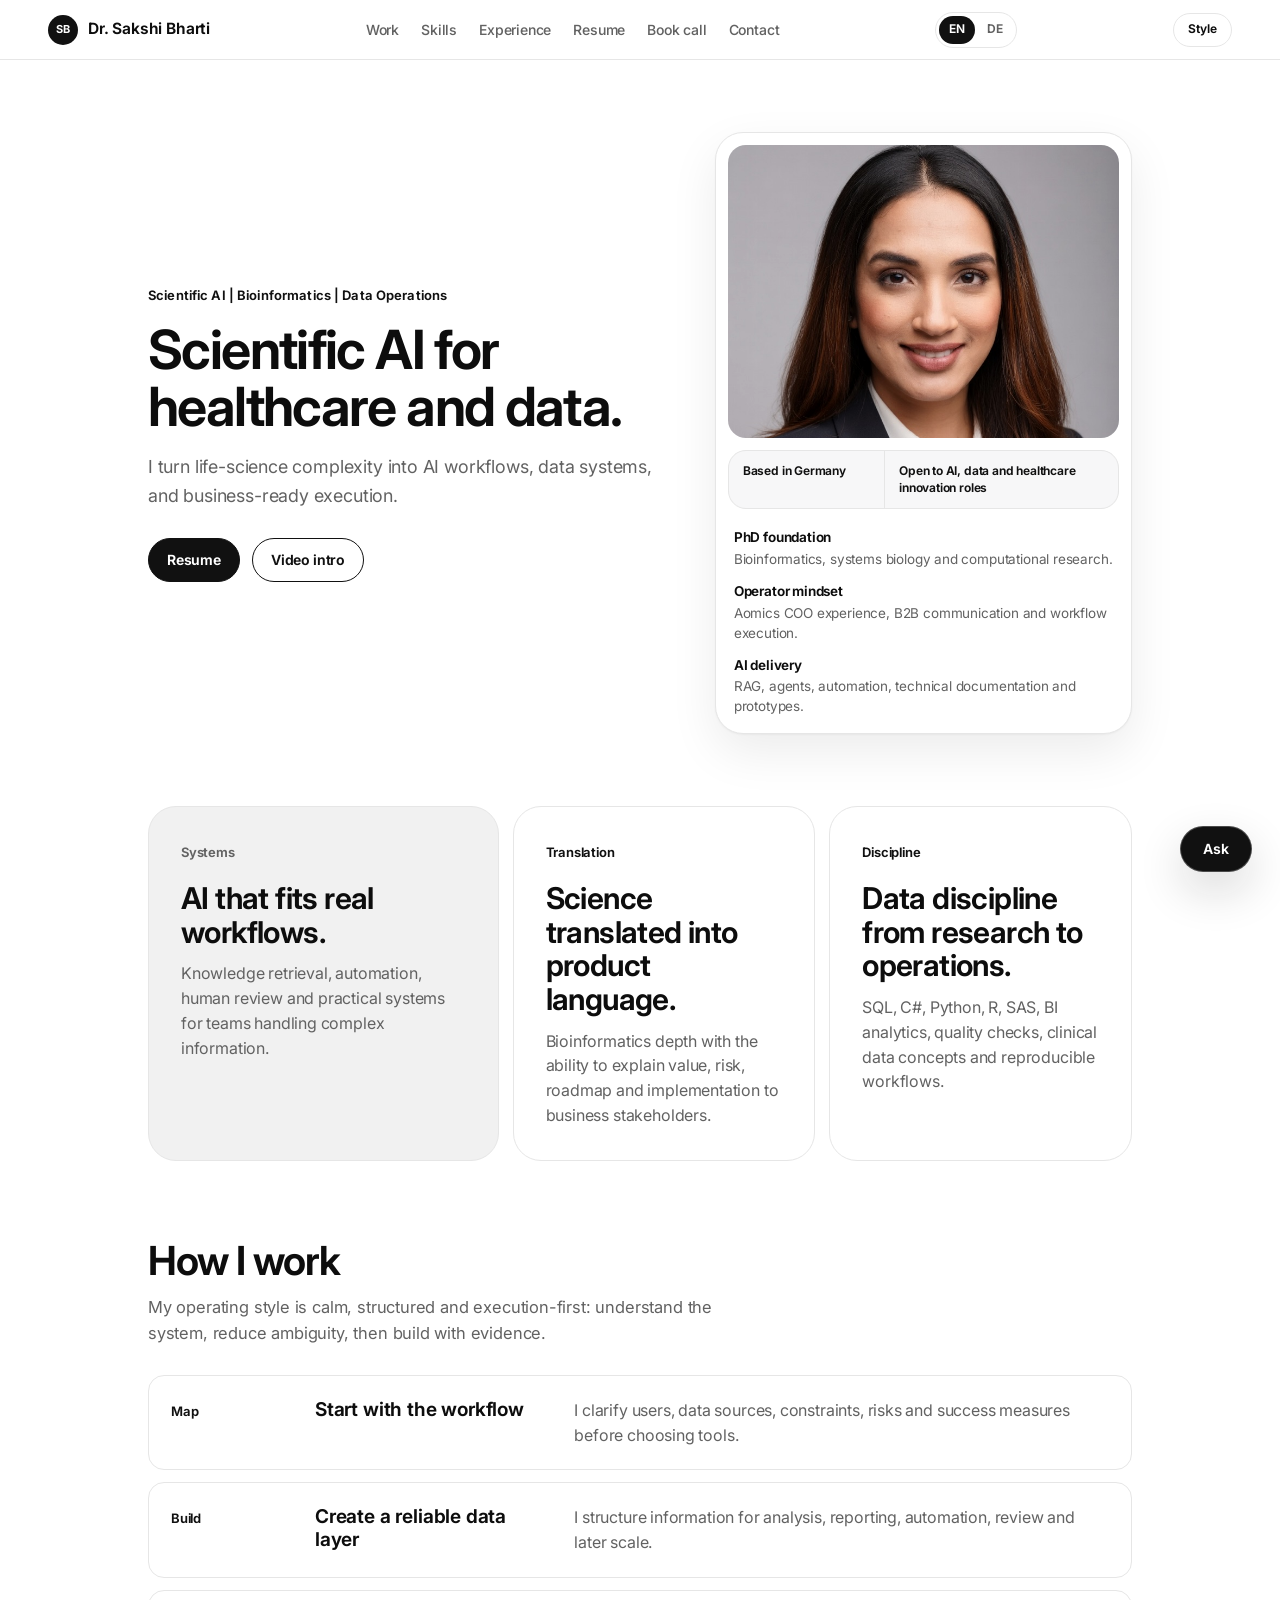
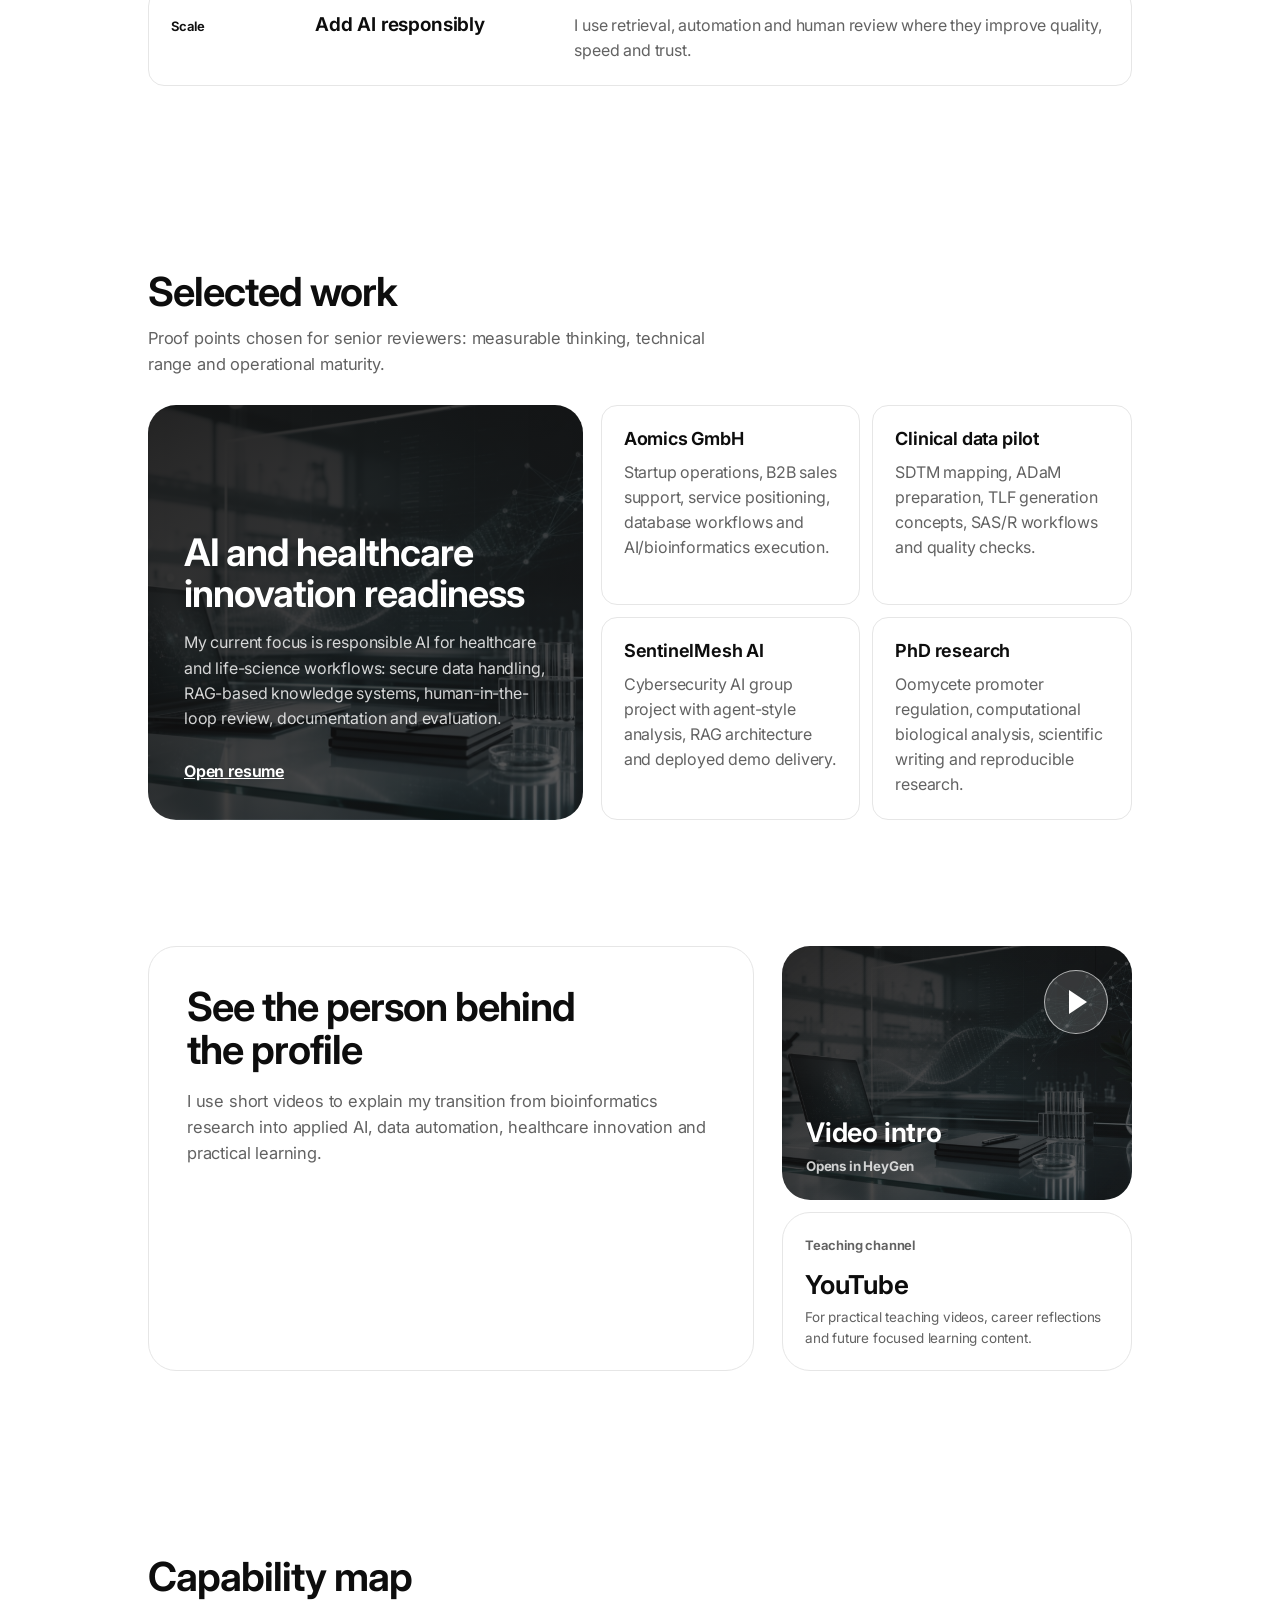
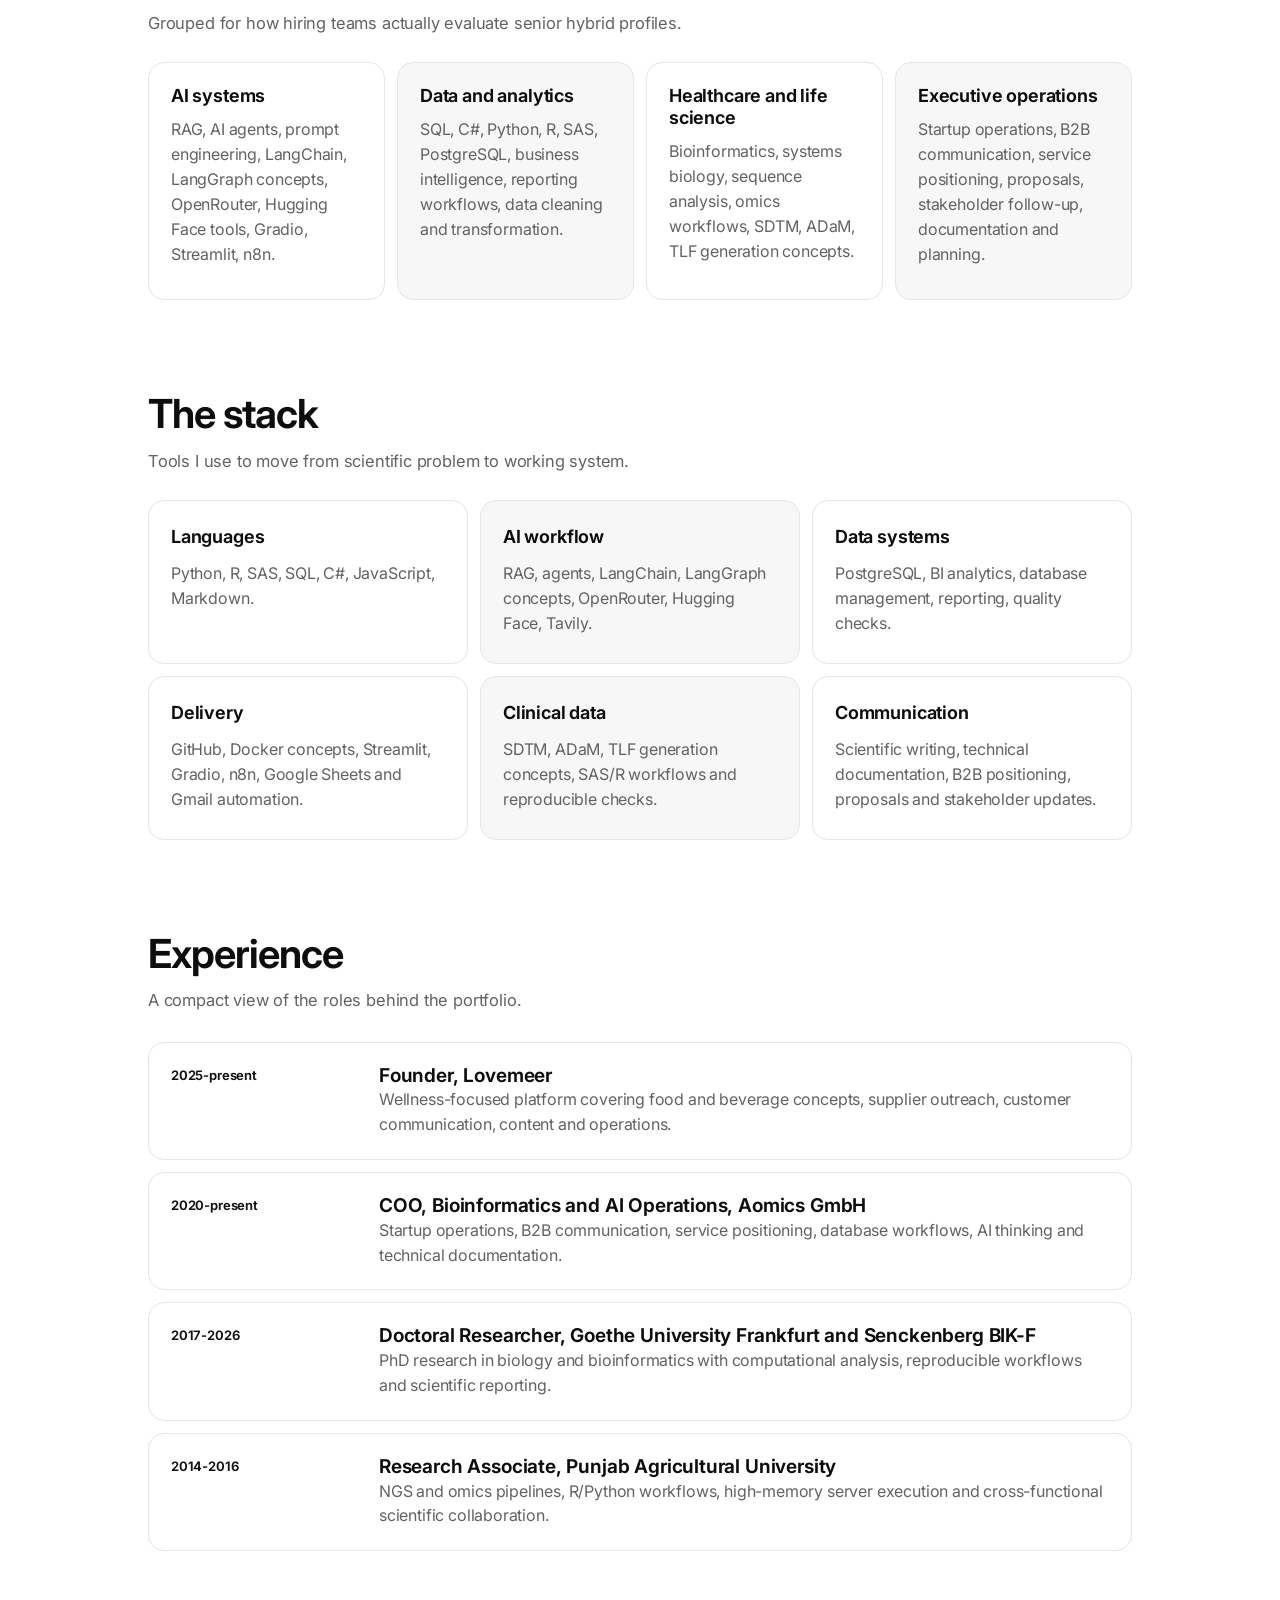
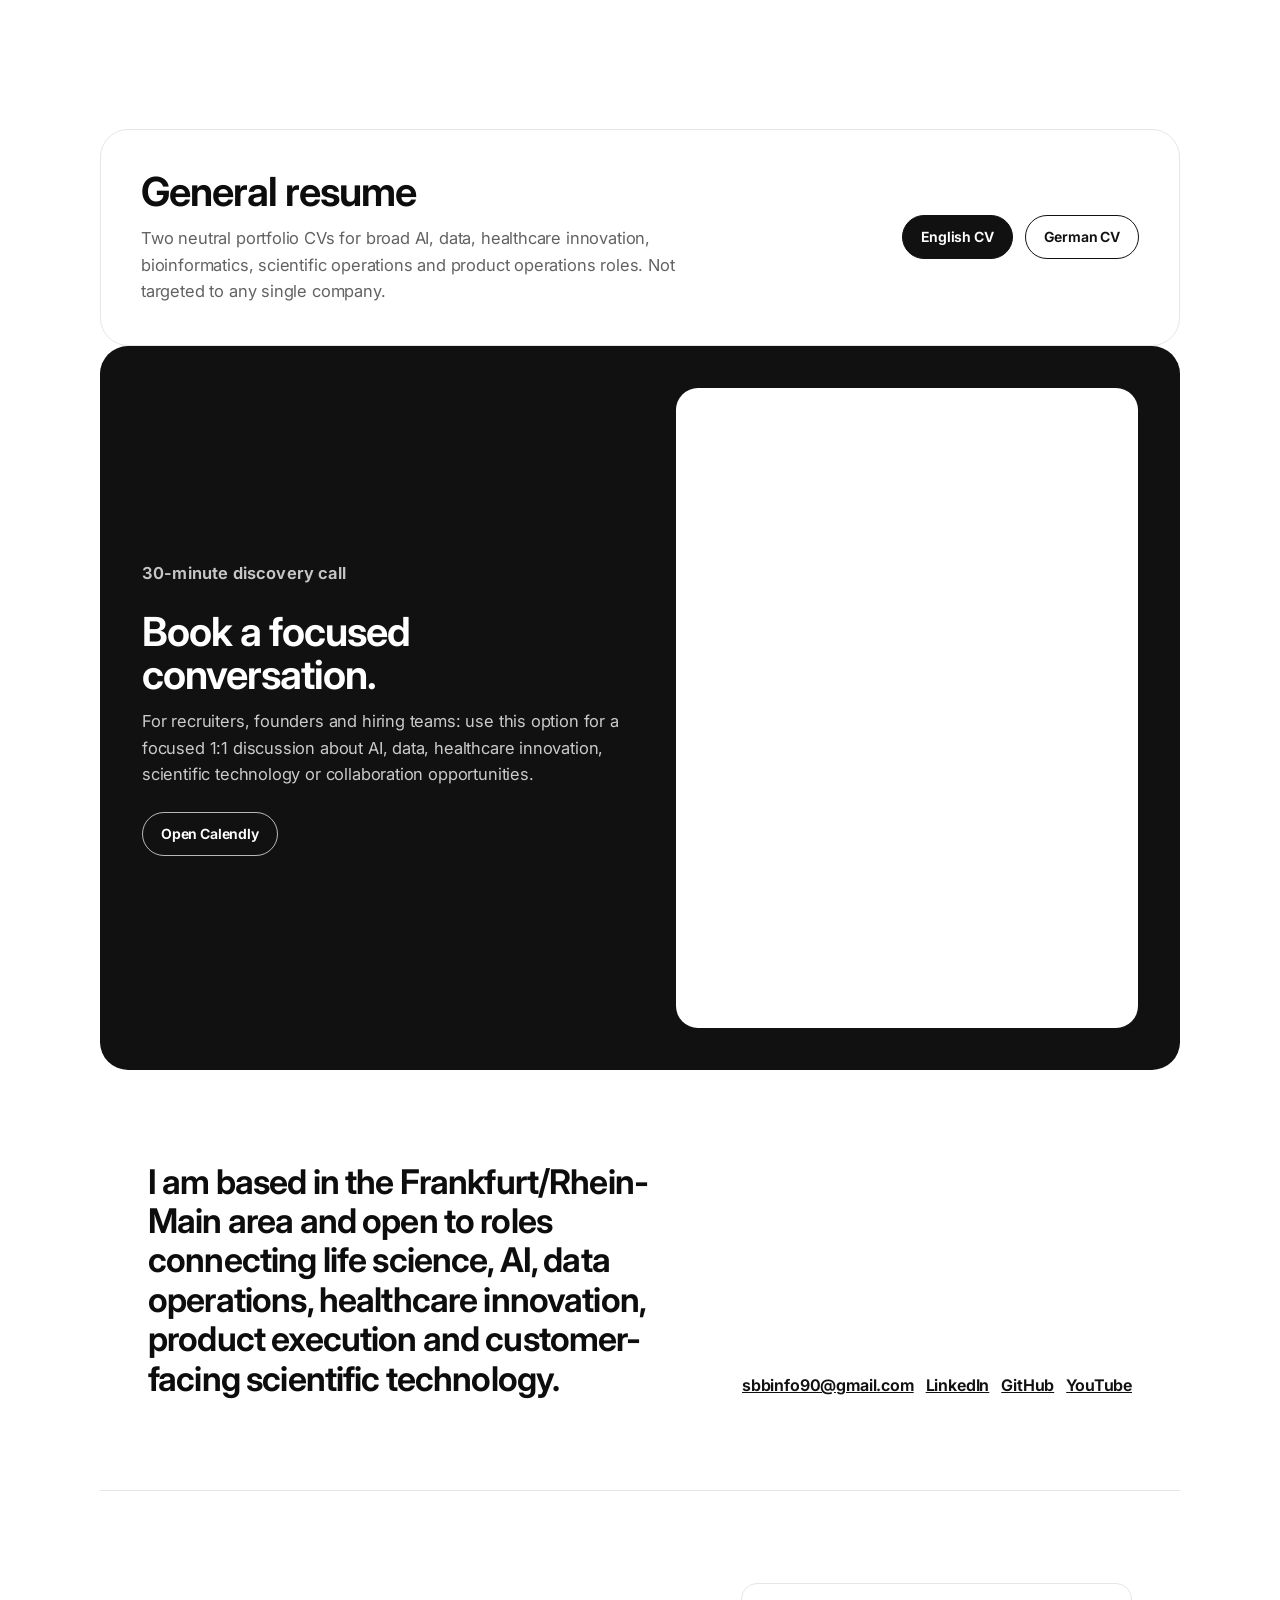
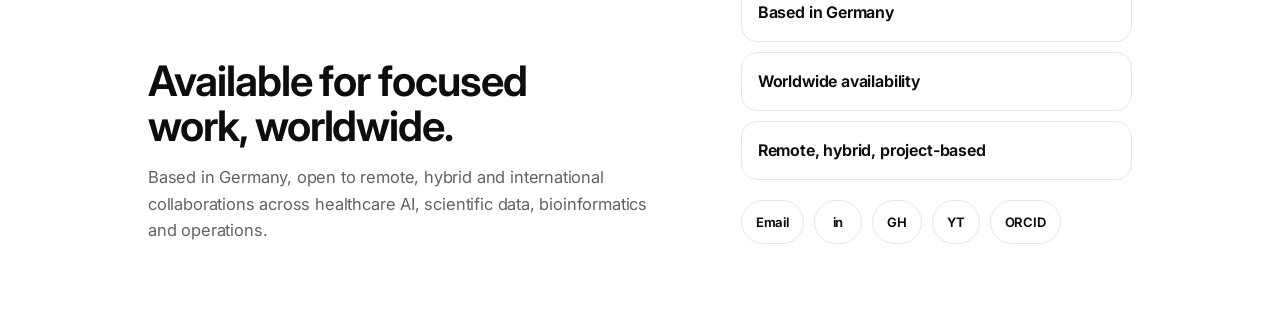
==== commit f43f020a: "Add portrait and teaching channel link" ====
--- a/index.html
+++ b/index.html
@@ -44,7 +44,7 @@
       </div>
 
       <aside class="executive-card" aria-label="Executive profile summary">
-        <img src="assets/images/scientific-ai-hero.jpg" alt="Scientific AI workspace with laboratory glassware, data patterns and computational biology signals">
+        <img class="portrait-image" src="assets/images/dr-sakshi-bharti-portrait.jpg" alt="Professional portrait of Dr. Sakshi Bharti">
         <div class="profile-strip">
           <span data-en="Based in Germany" data-de="In Deutschland ansaessig">Based in Germany</span>
           <span data-en="Open to AI, data and healthcare innovation roles" data-de="Offen fuer AI, Data und Healthcare Innovation Rollen">Open to AI, data and healthcare innovation roles</span>
@@ -135,18 +135,25 @@
       </div>
     </section>
 
-    <section class="video-section" aria-label="Video introduction">
+    <section class="video-section" aria-label="Video and teaching">
       <div class="video-copy">
         <h2 data-en="See the person behind the profile" data-de="Lernen Sie die Person hinter dem Profil kennen">See the person behind the profile</h2>
         <p>
-          <span data-en="I created a short AI video introduction to explain my transition from bioinformatics research into applied AI, data automation and healthcare innovation." data-de="Ich habe eine kurze AI Video Vorstellung erstellt, um meinen Weg von der Bioinformatik Forschung zu Applied AI, Datenautomatisierung und Healthcare Innovation zu zeigen.">I created a short AI video introduction to explain my transition from bioinformatics research into applied AI, data automation and healthcare innovation.</span>
+          <span data-en="I use short videos to explain my transition from bioinformatics research into applied AI, data automation, healthcare innovation and practical learning." data-de="Ich nutze kurze Videos, um meinen Weg von der Bioinformatik Forschung zu Applied AI, Datenautomatisierung, Healthcare Innovation und praxisnahem Lernen zu zeigen.">I use short videos to explain my transition from bioinformatics research into applied AI, data automation, healthcare innovation and practical learning.</span>
         </p>
       </div>
-      <a class="video-panel video-link" href="https://app.heygen.com/videos/dr-sakshi-bharti-professional-intro-2ac98ddf780a4589b40dc6e6e346e0ce" data-href-en="https://app.heygen.com/videos/dr-sakshi-bharti-professional-intro-2ac98ddf780a4589b40dc6e6e346e0ce" data-href-de="https://app.heygen.com/videos/dr-sakshi-vorstellung-deutsch-3c774520bfe44e00b448c53f1df08a91" target="_blank" rel="noreferrer" aria-label="Open HeyGen video introduction">
-        <span class="play-button"></span>
-        <strong data-en="Video intro" data-de="Deutsche Vorstellung">Video intro</strong>
-        <small data-en="Opens in HeyGen" data-de="Oeffnet in HeyGen">Opens in HeyGen</small>
-      </a>
+      <div class="media-links">
+        <a class="video-panel video-link" href="https://app.heygen.com/videos/dr-sakshi-bharti-professional-intro-2ac98ddf780a4589b40dc6e6e346e0ce" data-href-en="https://app.heygen.com/videos/dr-sakshi-bharti-professional-intro-2ac98ddf780a4589b40dc6e6e346e0ce" data-href-de="https://app.heygen.com/videos/dr-sakshi-vorstellung-deutsch-3c774520bfe44e00b448c53f1df08a91" target="_blank" rel="noreferrer" aria-label="Open HeyGen video introduction">
+          <span class="play-button"></span>
+          <strong data-en="Video intro" data-de="Vorstellungsvideo">Video intro</strong>
+          <small data-en="Opens in HeyGen" data-de="Oeffnet in HeyGen">Opens in HeyGen</small>
+        </a>
+        <a class="youtube-card" href="https://www.youtube.com/@drsakshibharti" target="_blank" rel="noreferrer" aria-label="Open Dr. Sakshi Bharti YouTube channel">
+          <span data-en="Teaching channel" data-de="Teaching Kanal">Teaching channel</span>
+          <strong>YouTube</strong>
+          <small data-en="For practical teaching videos, career reflections and future focused learning content." data-de="Fuer praktische Teaching Videos, Karriere-Reflexionen und zukuenftige Lerninhalte.">For practical teaching videos, career reflections and future focused learning content.</small>
+        </a>
+      </div>
     </section>
 
     <section id="skills" class="skills-section">
@@ -278,6 +285,7 @@
         <a href="mailto:sbbinfo90@gmail.com">sbbinfo90@gmail.com</a>
         <a href="https://www.linkedin.com/in/sakshibsharma" target="_blank" rel="noreferrer">LinkedIn</a>
         <a href="https://github.com/sakshianil" target="_blank" rel="noreferrer">GitHub</a>
+        <a href="https://www.youtube.com/@drsakshibharti" target="_blank" rel="noreferrer">YouTube</a>
       </div>
     </section>
 
@@ -296,6 +304,7 @@
           <a href="mailto:sbbinfo90@gmail.com" aria-label="Email">Email</a>
           <a href="https://www.linkedin.com/in/sakshibsharma" target="_blank" rel="noreferrer" aria-label="LinkedIn">in</a>
           <a href="https://github.com/sakshianil" target="_blank" rel="noreferrer" aria-label="GitHub">GH</a>
+          <a href="https://www.youtube.com/@drsakshibharti" target="_blank" rel="noreferrer" aria-label="YouTube">YT</a>
           <a href="https://orcid.org/0000-0001-5356-7666" target="_blank" rel="noreferrer" aria-label="ORCID">ORCID</a>
         </div>
       </div>
@@ -409,6 +418,11 @@
         keywords: ["project", "projects", "portfolio", "github", "sentinelmesh", "lovemeer", "projekt", "projekte"],
         en: "Selected projects include clinical data programming workshops, RAG and agent learning projects, SentinelMesh AI, Lovemeer, AI career automation workflows and a PhD research repository on transcriptional regulation.",
         de: "Ausgewaehlte Projekte sind Clinical Data Programming Workshops, RAG- und Agent-Lernprojekte, SentinelMesh AI, Lovemeer, AI Career Automation Workflows und ein PhD Research Repository zur Transkriptionsregulation."
+      },
+      {
+        keywords: ["youtube", "teaching", "video", "videos", "channel", "learning", "lernen", "lehre", "teaching kanal"],
+        en: "Sakshi shares and plans teaching videos on YouTube around practical AI, data, career reflections and learning from bioinformatics into healthcare technology.",
+        de: "Sakshi teilt und plant Teaching Videos auf YouTube zu Practical AI, Data, Karriere-Reflexionen und Lernen von Bioinformatik zu Healthcare Technology."
       },
       {
         keywords: ["cv", "resume", "lebenslauf", "pdf"],
--- a/styles.css
+++ b/styles.css
@@ -296,6 +296,11 @@
   filter: grayscale(1) contrast(1.04);
 }
 
+.executive-card .portrait-image {
+  object-position: center 24%;
+  filter: grayscale(0.08) contrast(1.03);
+}
+
 .profile-strip {
   display: grid;
   grid-template-columns: 0.8fr 1.2fr;
@@ -554,6 +559,11 @@
   padding-top: clamp(18px, 3vw, 34px);
 }
 
+.media-links {
+  display: grid;
+  gap: 12px;
+}
+
 .video-copy {
   padding: clamp(24px, 4vw, 38px);
   background: var(--surface);
@@ -581,7 +591,7 @@
 .video-panel {
   position: relative;
   display: flex;
-  min-height: 330px;
+  min-height: 254px;
   flex-direction: column;
   justify-content: flex-end;
   padding: 24px;
@@ -629,6 +639,44 @@
   margin-top: 8px;
   color: rgba(255, 255, 255, 0.78);
   font-weight: 700;
+}
+
+.youtube-card {
+  display: grid;
+  min-height: 148px;
+  align-content: end;
+  padding: 22px;
+  color: var(--ink);
+  background: var(--surface);
+  border: 1px solid var(--line);
+  border-radius: var(--radius-lg);
+  text-decoration: none;
+}
+
+.youtube-card span {
+  margin-bottom: 16px;
+  color: var(--muted);
+  font-size: 13px;
+  font-weight: 650;
+}
+
+.youtube-card strong {
+  margin-bottom: 8px;
+  font-size: 26px;
+  line-height: 1.08;
+  font-weight: 650;
+}
+
+.youtube-card small {
+  max-width: 38ch;
+  color: var(--muted);
+  font-size: 13.5px;
+  line-height: 1.5;
+}
+
+.youtube-card:hover {
+  border-color: var(--accent-muted);
+  background: var(--surface-soft);
 }
 
 .skill-grid {
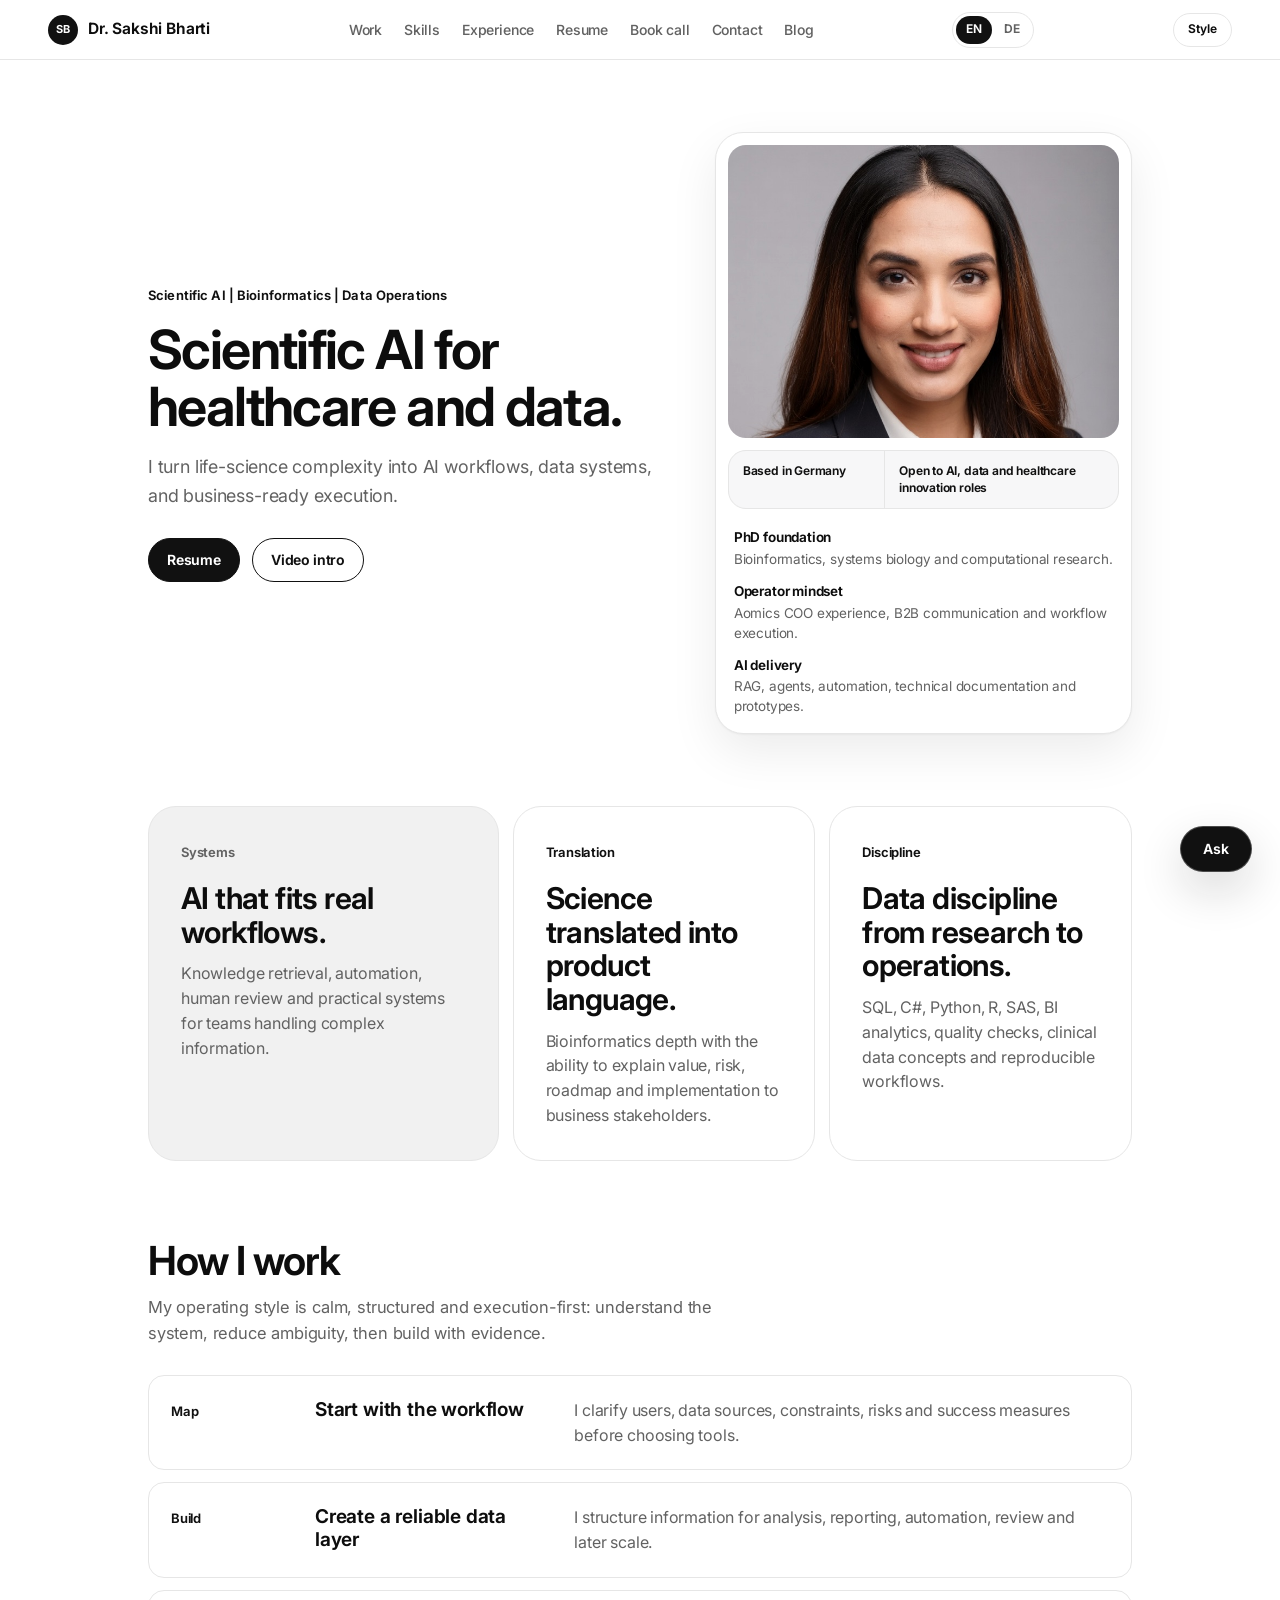
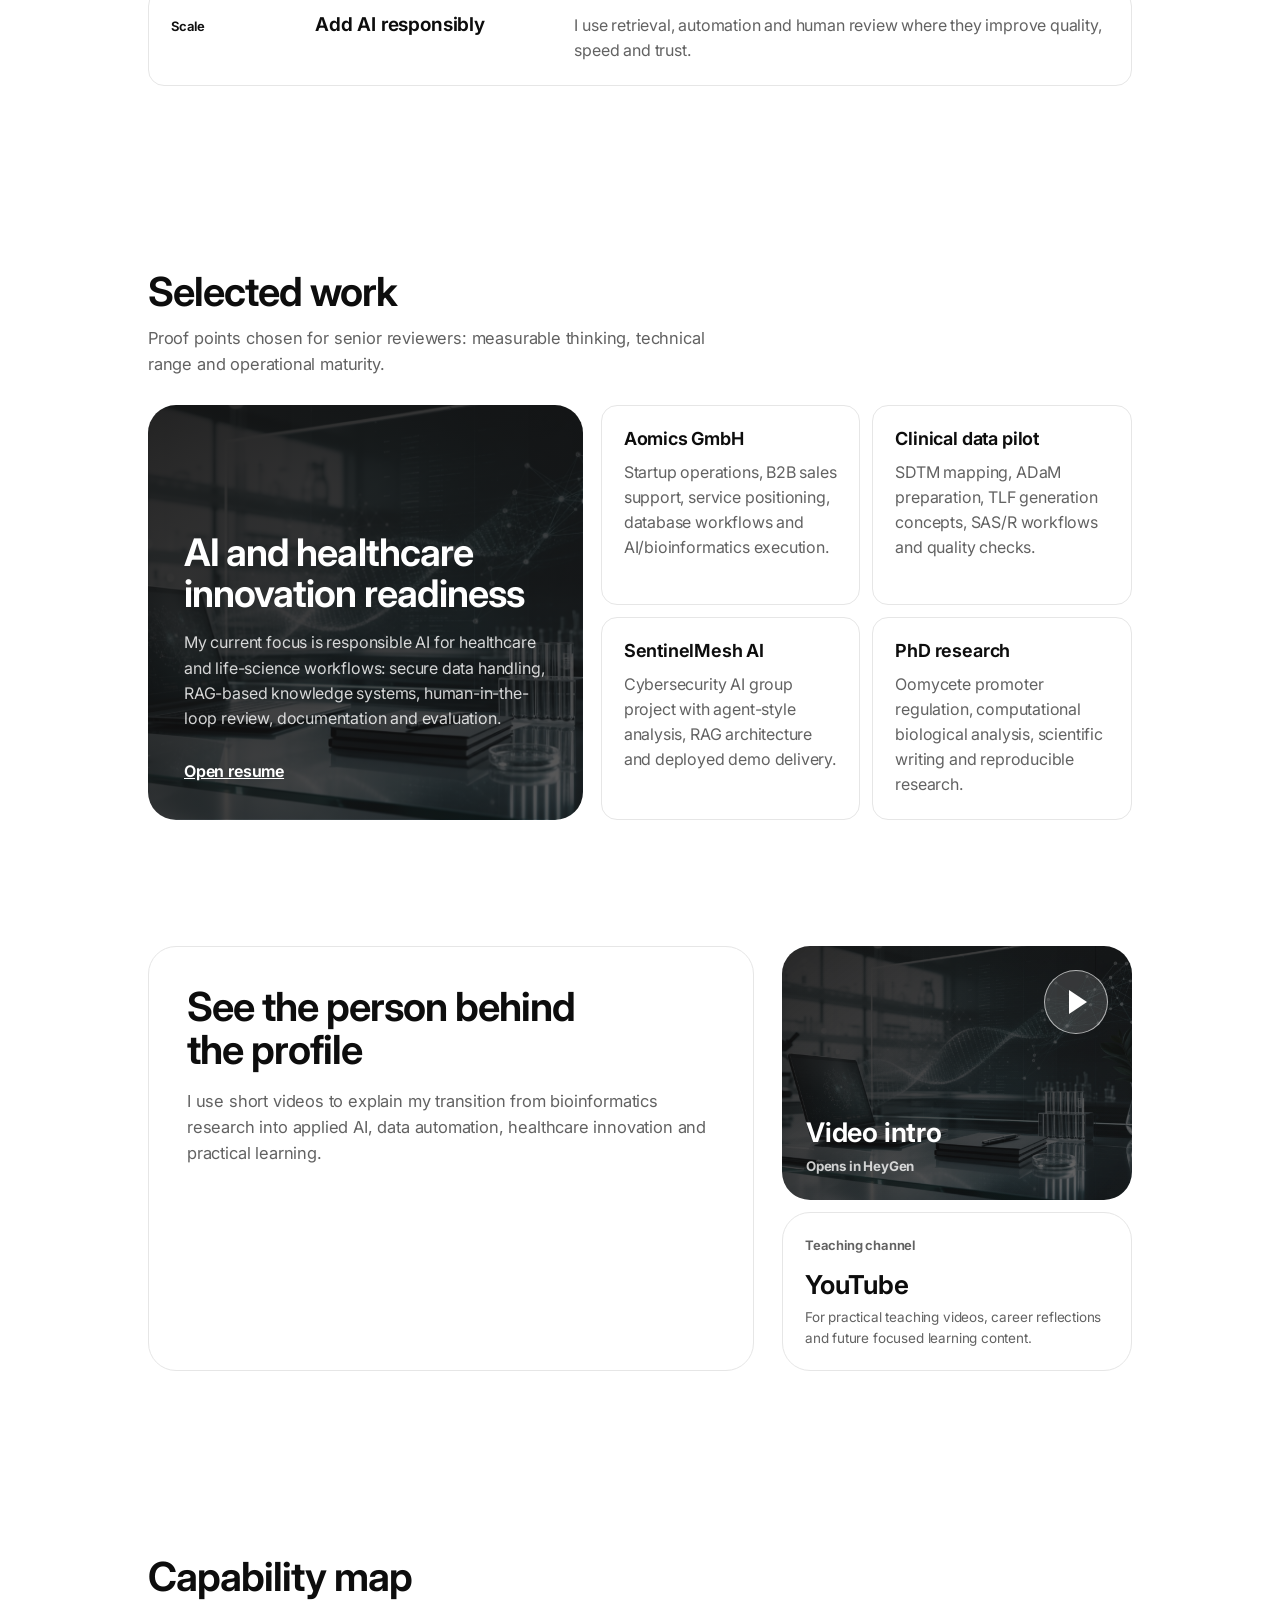
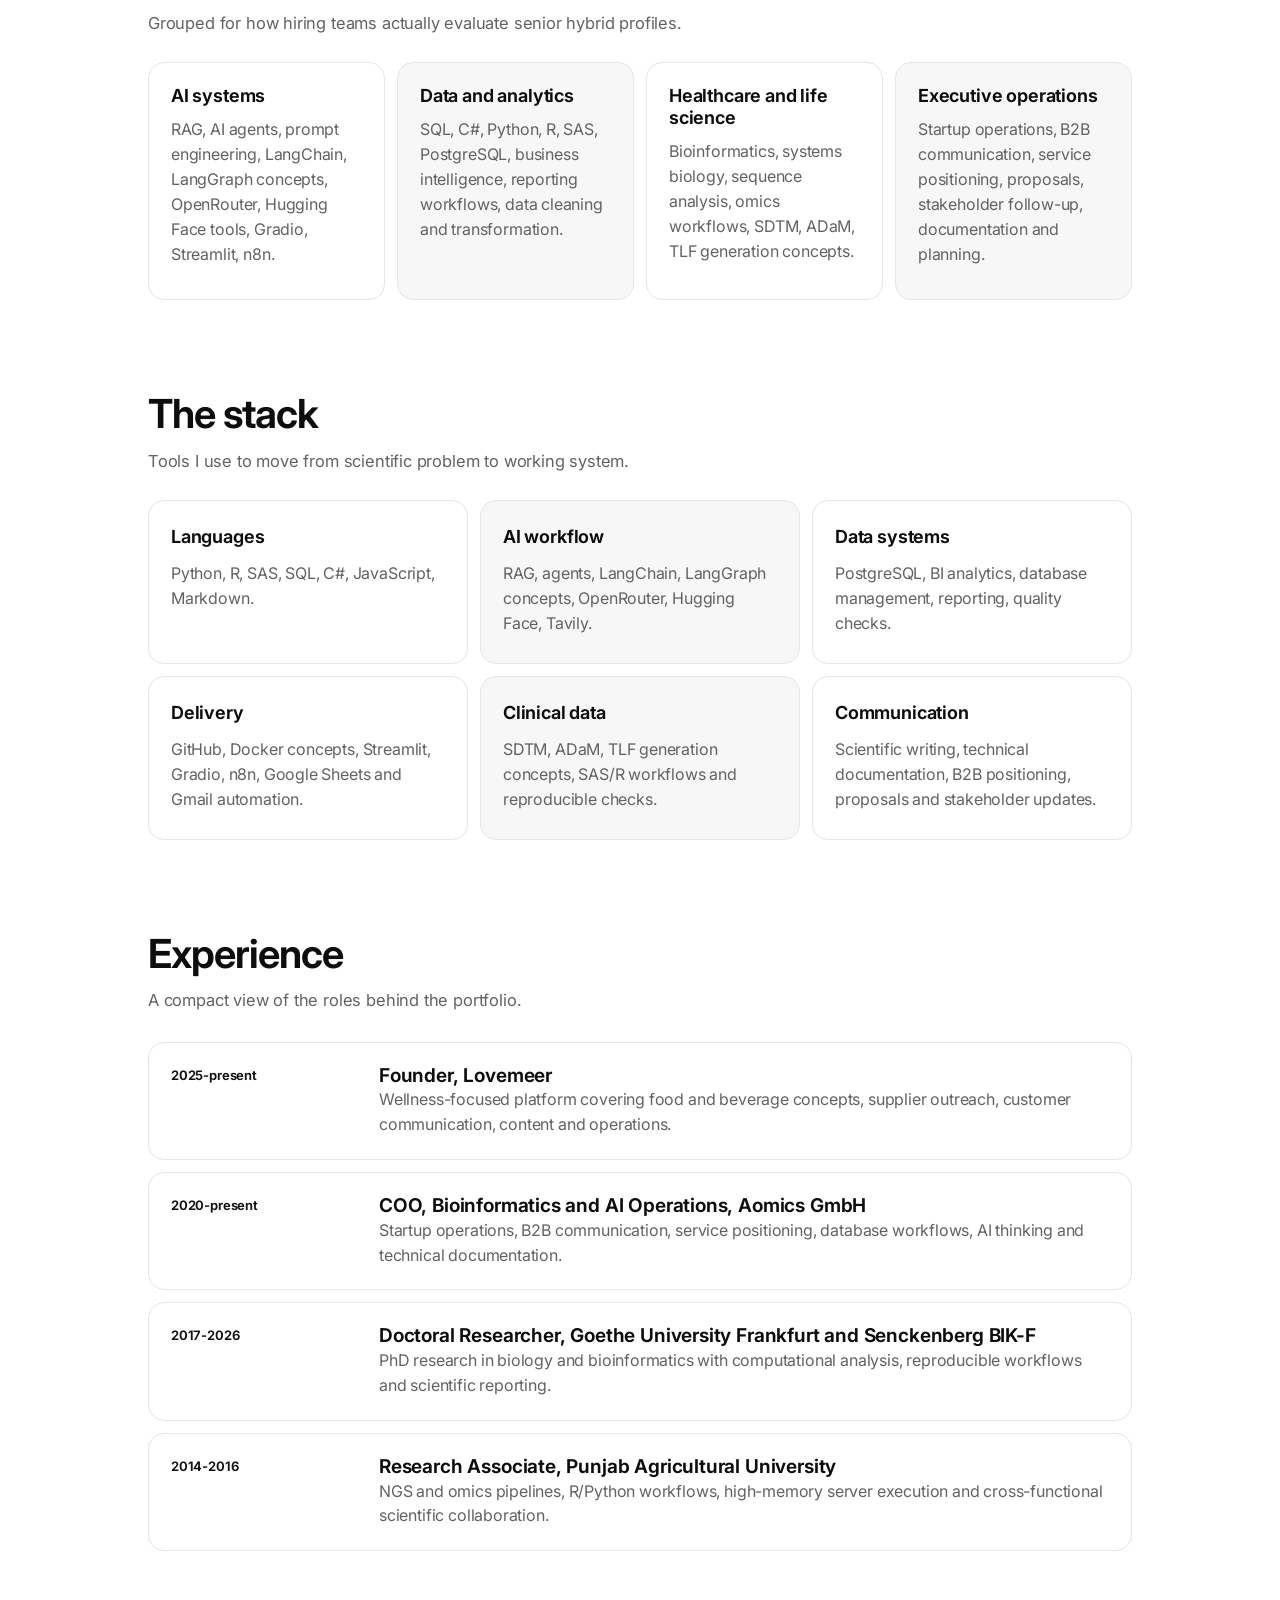
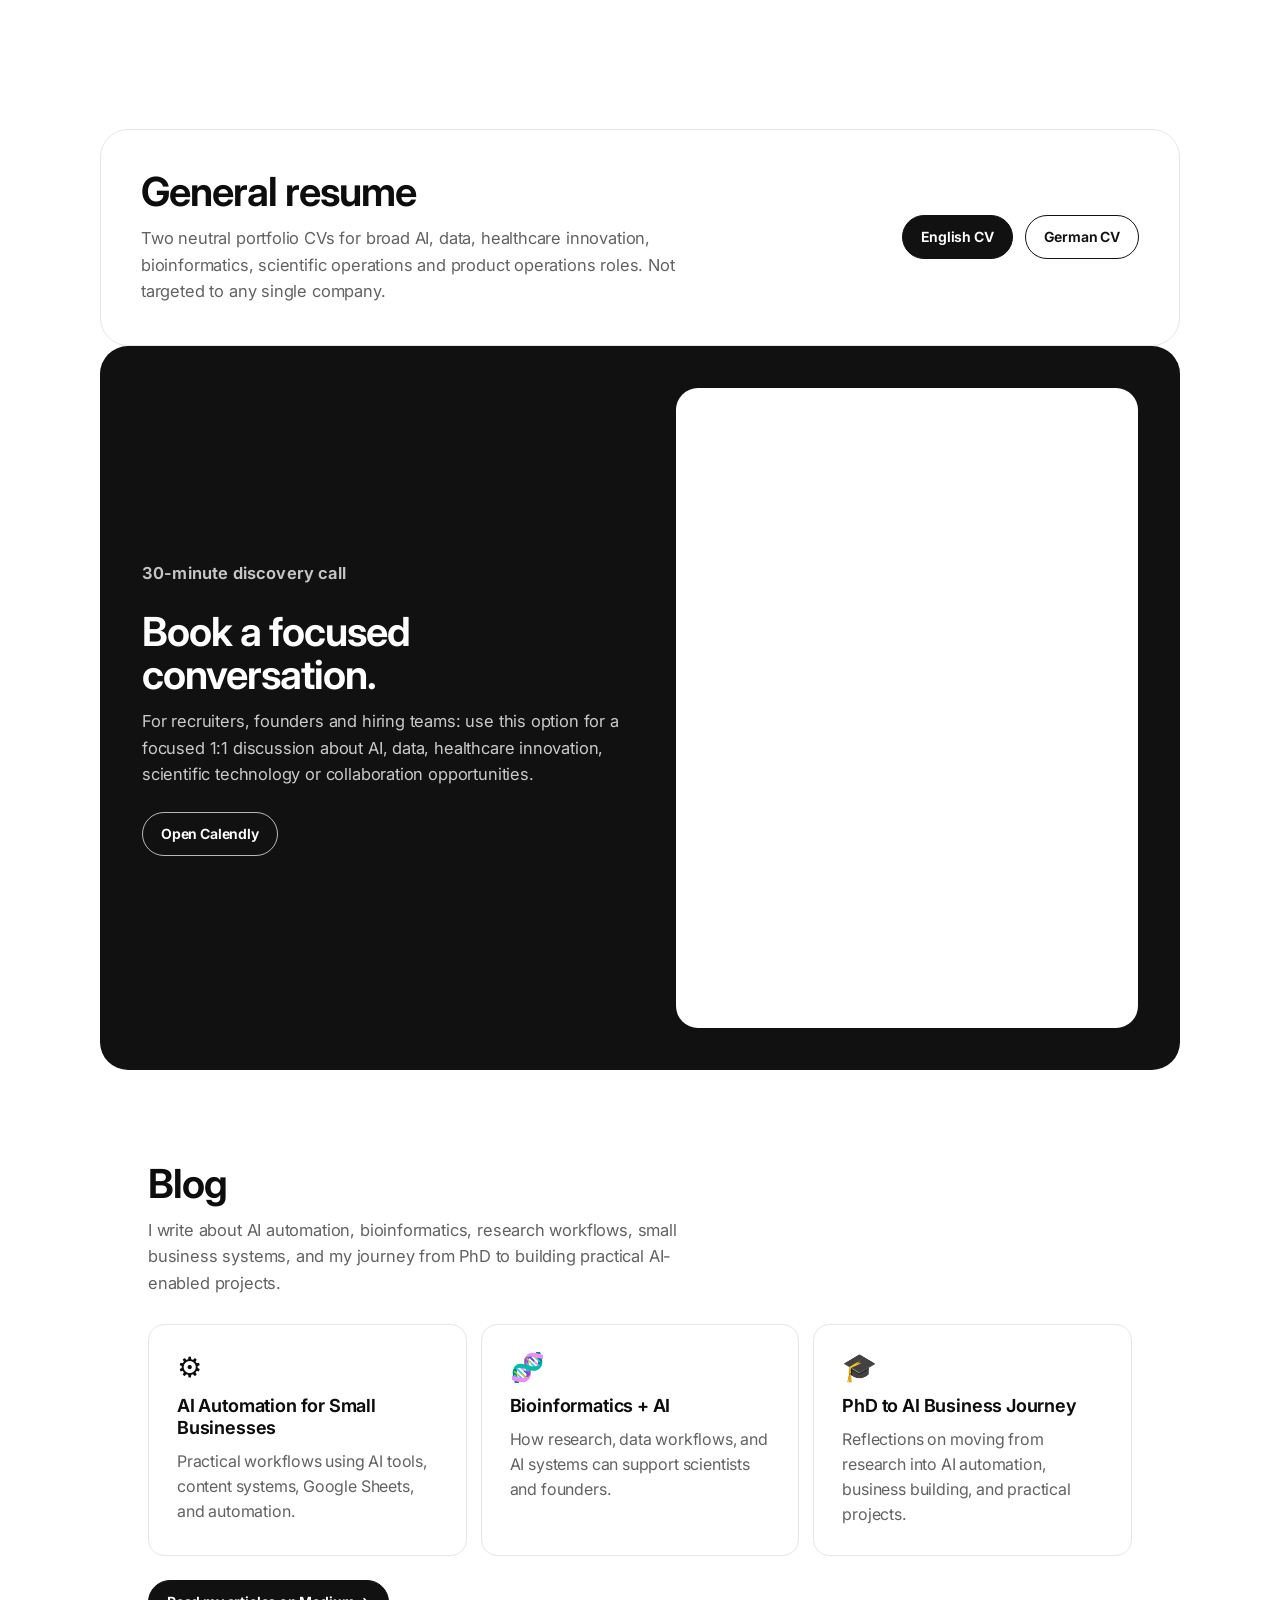
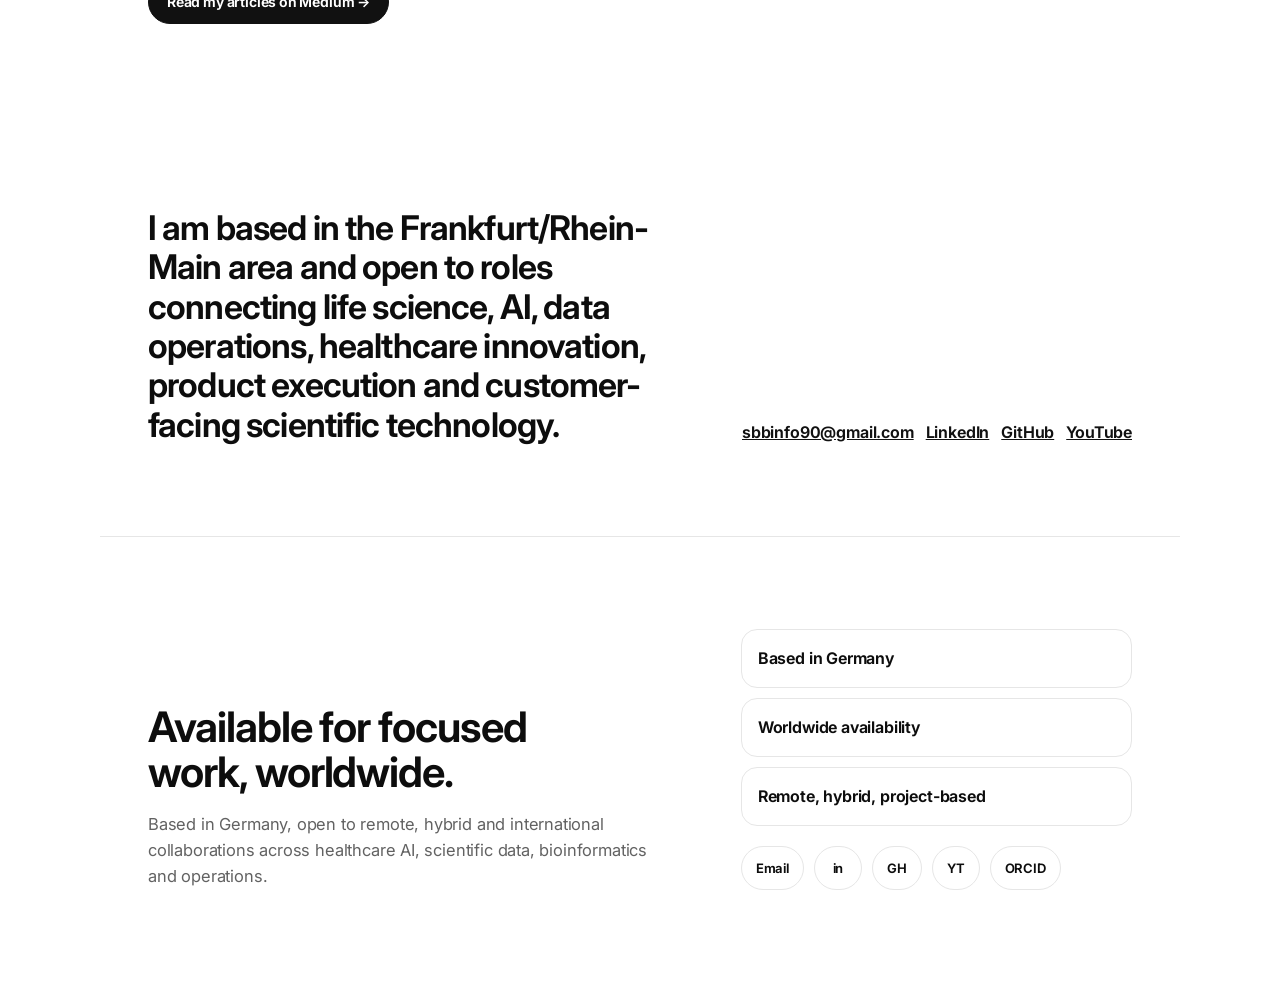
==== commit 8db428df: "Add Blog section with 3 topic cards, Medium CTA, and SEO metadata" ====
--- a/index.html
+++ b/index.html
@@ -1,15 +1,27 @@
 <!doctype html>
 <html lang="en" data-lang="en" data-theme="light" data-palette="ink" data-font="system">
+
 <head>
   <meta charset="utf-8">
   <meta name="viewport" content="width=device-width, initial-scale=1">
-  <meta name="description" content="Dr. Sakshi Bharti, scientific AI and data operations leader working across bioinformatics, healthcare AI, automation, and startup execution.">
-  <title>Dr. Sakshi Bharti | Scientific AI & Data Operations</title>
+  <meta name="description"
+    content="Dr. Sakshi Bharti writes about AI automation, bioinformatics, research workflows, small business systems, and her journey from PhD to building practical AI-enabled projects. Scientific AI and data operations leader.">
+  <meta name="keywords" content="AI automation, bioinformatics, research workflows, small business AI, PhD to AI business, data operations, healthcare AI">
+  <meta name="author" content="Dr. Sakshi Bharti">
+  <meta property="og:title" content="Dr. Sakshi Bharti | Scientific AI &amp; Data Operations">
+  <meta property="og:description" content="AI automation, bioinformatics, research workflows, and practical business systems. Read articles on Medium.">
+  <meta property="og:type" content="website">
+  <meta property="og:url" content="https://sakshianil.github.io">
+  <link rel="canonical" href="https://sakshianil.github.io">
+  <title>Dr. Sakshi Bharti | Scientific AI &amp; Data Operations</title>
   <link rel="preconnect" href="https://fonts.googleapis.com">
   <link rel="preconnect" href="https://fonts.gstatic.com" crossorigin>
-  <link href="https://fonts.googleapis.com/css2?family=Inter:opsz,wght@14..32,400;14..32,450;14..32,500;14..32,600;14..32,700&display=swap" rel="stylesheet">
+  <link
+    href="https://fonts.googleapis.com/css2?family=Inter:opsz,wght@14..32,400;14..32,450;14..32,500;14..32,600;14..32,700&display=swap"
+    rel="stylesheet">
   <link rel="stylesheet" href="styles.css">
 </head>
+
 <body>
   <header class="site-header">
     <a class="brand" href="#top" aria-label="Dr. Sakshi Bharti home">
@@ -23,36 +35,63 @@
       <a href="#resume" data-en="Resume" data-de="Lebenslauf">Resume</a>
       <a href="#meeting" data-en="Book call" data-de="Termin">Book call</a>
       <a href="mailto:sbbinfo90@gmail.com" data-en="Contact" data-de="Kontakt">Contact</a>
+      <a href="#blog" data-en="Blog" data-de="Blog">Blog</a>
     </nav>
     <div class="language-switch" aria-label="Language selector">
       <button type="button" class="active" data-set-lang="en">EN</button>
       <button type="button" data-set-lang="de">DE</button>
     </div>
-    <button class="style-toggle" type="button" aria-expanded="false" aria-controls="style-panel" data-en="Style" data-de="Stil">Style</button>
+    <button class="style-toggle" type="button" aria-expanded="false" aria-controls="style-panel" data-en="Style"
+      data-de="Stil">Style</button>
   </header>
 
   <main id="top">
     <section class="hero">
       <div class="hero-copy">
-        <p class="role-line" data-en="Scientific AI | Bioinformatics | Data Operations" data-de="Scientific AI | Bioinformatik | Data Operations">Scientific AI | Bioinformatics | Data Operations</p>
-        <h1 data-en="Scientific AI for healthcare and data." data-de="Scientific AI fuer Healthcare und Data.">Scientific AI for healthcare and data.</h1>
-        <p class="hero-summary" data-en="I turn life-science complexity into AI workflows, data systems, and business-ready execution." data-de="Ich uebersetze Life-Science-Komplexitaet in AI Workflows, Datensysteme und umsetzbare Business-Loesungen.">I turn life-science complexity into AI workflows, data systems, and business-ready execution.</p>
+        <p class="role-line" data-en="Scientific AI | Bioinformatics | Data Operations"
+          data-de="Scientific AI | Bioinformatik | Data Operations">Scientific AI | Bioinformatics | Data Operations</p>
+        <h1 data-en="Scientific AI for healthcare and data." data-de="Scientific AI für Healthcare und Data.">Scientific
+          AI for healthcare and data.</h1>
+        <p class="hero-summary"
+          data-en="I turn life-science complexity into AI workflows, data systems, and business-ready execution."
+          data-de="Ich übersetze Life-Science-Komplexität in AI Workflows, Datensysteme und umsetzbare Business-Lösungen.">
+          I turn life-science complexity into AI workflows, data systems, and business-ready execution.</p>
         <div class="actions" aria-label="Primary actions">
-          <a class="button primary localized-link" href="assets/resumes/dr-sakshi-bharti-cv-en.pdf" data-href-en="assets/resumes/dr-sakshi-bharti-cv-en.pdf" data-href-de="assets/resumes/dr-sakshi-bharti-cv-de.pdf" target="_blank" rel="noreferrer" data-en="Resume" data-de="Lebenslauf">Resume</a>
-          <a class="button secondary video-link" href="https://app.heygen.com/videos/dr-sakshi-bharti-professional-intro-2ac98ddf780a4589b40dc6e6e346e0ce" data-href-en="https://app.heygen.com/videos/dr-sakshi-bharti-professional-intro-2ac98ddf780a4589b40dc6e6e346e0ce" data-href-de="https://app.heygen.com/videos/dr-sakshi-vorstellung-deutsch-3c774520bfe44e00b448c53f1df08a91" target="_blank" rel="noreferrer" data-en="Video intro" data-de="Video ansehen">Video intro</a>
+          <a class="button primary localized-link" href="assets/resumes/dr-sakshi-bharti-cv-en.pdf"
+            data-href-en="assets/resumes/dr-sakshi-bharti-cv-en.pdf"
+            data-href-de="assets/resumes/dr-sakshi-bharti-cv-de.pdf" target="_blank" rel="noreferrer"
+            data-lead-event="hero_resume_click" data-en="Resume" data-de="Lebenslauf">Resume</a>
+          <a class="button secondary video-link"
+            href="https://app.heygen.com/videos/dr-sakshi-bharti-professional-intro-2ac98ddf780a4589b40dc6e6e346e0ce"
+            data-href-en="https://app.heygen.com/videos/dr-sakshi-bharti-professional-intro-2ac98ddf780a4589b40dc6e6e346e0ce"
+            data-href-de="https://app.heygen.com/videos/dr-sakshi-vorstellung-deutsch-3c774520bfe44e00b448c53f1df08a91"
+            target="_blank" rel="noreferrer" data-lead-event="hero_video_click" data-en="Video intro"
+            data-de="Video ansehen">Video intro</a>
         </div>
       </div>
 
       <aside class="executive-card" aria-label="Executive profile summary">
-        <img class="portrait-image" src="assets/images/dr-sakshi-bharti-portrait.jpg" alt="Professional portrait of Dr. Sakshi Bharti">
+        <img class="portrait-image" src="assets/images/dr-sakshi-bharti-portrait.jpg"
+          alt="Professional portrait of Dr. Sakshi Bharti">
         <div class="profile-strip">
-          <span data-en="Based in Germany" data-de="In Deutschland ansaessig">Based in Germany</span>
-          <span data-en="Open to AI, data and healthcare innovation roles" data-de="Offen fuer AI, Data und Healthcare Innovation Rollen">Open to AI, data and healthcare innovation roles</span>
+          <span data-en="Based in Germany" data-de="In Deutschland ansässig">Based in Germany</span>
+          <span data-en="Open to AI, data and healthcare innovation roles"
+            data-de="Offen für AI, Data und Healthcare Innovation Rollen">Open to AI, data and healthcare innovation
+            roles</span>
         </div>
         <div class="signal-list">
-          <p><strong data-en="PhD foundation" data-de="PhD Fundament">PhD foundation</strong><span data-en="Bioinformatics, systems biology and computational research." data-de="Bioinformatik, Systembiologie und computergestuetzte Forschung.">Bioinformatics, systems biology and computational research.</span></p>
-          <p><strong data-en="Operator mindset" data-de="Operator Mindset">Operator mindset</strong><span data-en="Aomics COO experience, B2B communication and workflow execution." data-de="Aomics COO Erfahrung, B2B Kommunikation und Workflow Umsetzung.">Aomics COO experience, B2B communication and workflow execution.</span></p>
-          <p><strong data-en="AI delivery" data-de="AI Umsetzung">AI delivery</strong><span data-en="RAG, agents, automation, technical documentation and prototypes." data-de="RAG, Agents, Automatisierung, technische Dokumentation und Prototypen.">RAG, agents, automation, technical documentation and prototypes.</span></p>
+          <p><strong data-en="PhD foundation" data-de="PhD Fundament">PhD foundation</strong><span
+              data-en="Bioinformatics, systems biology and computational research."
+              data-de="Bioinformatik, Systembiologie und computergestützte Forschung.">Bioinformatics, systems biology
+              and computational research.</span></p>
+          <p><strong data-en="Operator mindset" data-de="Operator Mindset">Operator mindset</strong><span
+              data-en="Aomics COO experience, B2B communication and workflow execution."
+              data-de="Aomics COO Erfahrung, B2B Kommunikation und Workflow Umsetzung.">Aomics COO experience, B2B
+              communication and workflow execution.</span></p>
+          <p><strong data-en="AI delivery" data-de="AI Umsetzung">AI delivery</strong><span
+              data-en="RAG, agents, automation, technical documentation and prototypes."
+              data-de="RAG, Agents, Automatisierung, technische Dokumentation und Prototypen.">RAG, agents, automation,
+              technical documentation and prototypes.</span></p>
         </div>
       </aside>
     </section>
@@ -60,76 +99,116 @@
     <section class="board" aria-label="Career focus">
       <article>
         <span data-en="Systems" data-de="Systeme">Systems</span>
-        <h2 data-en="AI that fits real workflows." data-de="AI fuer echte Workflows.">AI that fits real workflows.</h2>
-        <p data-en="Knowledge retrieval, automation, human review and practical systems for teams handling complex information." data-de="Knowledge Retrieval, Automatisierung, Human Review und praktische Systeme fuer Teams mit komplexen Informationen.">Knowledge retrieval, automation, human review and practical systems for teams handling complex information.</p>
+        <h2 data-en="AI that fits real workflows." data-de="AI für echte Workflows.">AI that fits real workflows.</h2>
+        <p data-en="Knowledge retrieval, automation, human review and practical systems for teams handling complex information."
+          data-de="Knowledge Retrieval, Automatisierung, Human Review und praktische Systeme für Teams mit komplexen Informationen.">
+          Knowledge retrieval, automation, human review and practical systems for teams handling complex information.
+        </p>
       </article>
       <article>
-        <span data-en="Translation" data-de="Uebersetzung">Translation</span>
-        <h2 data-en="Science translated into product language." data-de="Wissenschaft in Produktsprache uebersetzt.">Science translated into product language.</h2>
-        <p data-en="Bioinformatics depth with the ability to explain value, risk, roadmap and implementation to business stakeholders." data-de="Bioinformatik Tiefe mit der Faehigkeit, Value, Risiko, Roadmap und Umsetzung fuer Business Stakeholder zu erklaeren.">Bioinformatics depth with the ability to explain value, risk, roadmap and implementation to business stakeholders.</p>
+        <span data-en="Translation" data-de="Übersetzung">Translation</span>
+        <h2 data-en="Science translated into product language." data-de="Wissenschaft in Produktsprache übersetzt.">
+          Science translated into product language.</h2>
+        <p data-en="Bioinformatics depth with the ability to explain value, risk, roadmap and implementation to business stakeholders."
+          data-de="Bioinformatik Tiefe mit der Fähigkeit, Value, Risiko, Roadmap und Umsetzung für Business Stakeholder zu erklären.">
+          Bioinformatics depth with the ability to explain value, risk, roadmap and implementation to business
+          stakeholders.</p>
       </article>
       <article>
         <span data-en="Discipline" data-de="Disziplin">Discipline</span>
-        <h2 data-en="Data discipline from research to operations." data-de="Datendisziplin von Forschung bis Operations.">Data discipline from research to operations.</h2>
-        <p data-en="SQL, C#, Python, R, SAS, BI analytics, quality checks, clinical data concepts and reproducible workflows." data-de="SQL, C#, Python, R, SAS, BI Analytics, Quality Checks, klinische Datenkonzepte und reproduzierbare Workflows.">SQL, C#, Python, R, SAS, BI analytics, quality checks, clinical data concepts and reproducible workflows.</p>
+        <h2 data-en="Data discipline from research to operations."
+          data-de="Datendisziplin von Forschung bis Operations.">Data discipline from research to operations.</h2>
+        <p data-en="SQL, C#, Python, R, SAS, BI analytics, quality checks, clinical data concepts and reproducible workflows."
+          data-de="SQL, C#, Python, R, SAS, BI Analytics, Quality Checks, klinische Datenkonzepte und reproduzierbare Workflows.">
+          SQL, C#, Python, R, SAS, BI analytics, quality checks, clinical data concepts and reproducible workflows.</p>
       </article>
     </section>
 
     <section class="method-section" aria-label="How Dr. Sakshi works">
       <div class="section-title">
         <h2 data-en="How I work" data-de="Wie ich arbeite">How I work</h2>
-        <p data-en="My operating style is calm, structured and execution-first: understand the system, reduce ambiguity, then build with evidence." data-de="Mein Arbeitsstil ist ruhig, strukturiert und umsetzungsorientiert: System verstehen, Unsicherheit reduzieren, dann evidenzbasiert bauen.">My operating style is calm, structured and execution-first: understand the system, reduce ambiguity, then build with evidence.</p>
+        <p data-en="My operating style is calm, structured and execution-first: understand the system, reduce ambiguity, then build with evidence."
+          data-de="Mein Arbeitsstil ist ruhig, strukturiert und umsetzungsorientiert: System verstehen, Unsicherheit reduzieren, dann evidenzbasiert bauen.">
+          My operating style is calm, structured and execution-first: understand the system, reduce ambiguity, then
+          build with evidence.</p>
       </div>
       <div class="method-list">
         <article>
           <span data-en="Map" data-de="Map">Map</span>
           <h3 data-en="Start with the workflow" data-de="Mit dem Workflow starten">Start with the workflow</h3>
-          <p data-en="I clarify users, data sources, constraints, risks and success measures before choosing tools." data-de="Ich klaere Nutzer, Datenquellen, Constraints, Risiken und Erfolgskriterien, bevor Tools gewaehlt werden.">I clarify users, data sources, constraints, risks and success measures before choosing tools.</p>
+          <p data-en="I clarify users, data sources, constraints, risks and success measures before choosing tools."
+            data-de="Ich kläre Nutzer, Datenquellen, Constraints, Risiken und Erfolgskriterien, bevor Tools gewählt werden.">
+            I clarify users, data sources, constraints, risks and success measures before choosing tools.</p>
         </article>
         <article>
           <span data-en="Build" data-de="Build">Build</span>
-          <h3 data-en="Create a reliable data layer" data-de="Eine verlaessliche Datenbasis schaffen">Create a reliable data layer</h3>
-          <p data-en="I structure information for analysis, reporting, automation, review and later scale." data-de="Ich strukturiere Informationen fuer Analyse, Reporting, Automatisierung, Review und spaetere Skalierung.">I structure information for analysis, reporting, automation, review and later scale.</p>
+          <h3 data-en="Create a reliable data layer" data-de="Eine verlässliche Datenbasis schaffen">Create a reliable
+            data layer</h3>
+          <p data-en="I structure information for analysis, reporting, automation, review and later scale."
+            data-de="Ich strukturiere Informationen für Analyse, Reporting, Automatisierung, Review und spätere Skalierung.">
+            I structure information for analysis, reporting, automation, review and later scale.</p>
         </article>
         <article>
           <span data-en="Scale" data-de="Scale">Scale</span>
           <h3 data-en="Add AI responsibly" data-de="AI verantwortungsvoll integrieren">Add AI responsibly</h3>
-          <p data-en="I use retrieval, automation and human review where they improve quality, speed and trust." data-de="Ich nutze Retrieval, Automatisierung und Human Review dort, wo Qualitaet, Geschwindigkeit und Vertrauen steigen.">I use retrieval, automation and human review where they improve quality, speed and trust.</p>
+          <p data-en="I use retrieval, automation and human review where they improve quality, speed and trust."
+            data-de="Ich nutze Retrieval, Automatisierung und Human Review dort, wo Qualität, Geschwindigkeit und Vertrauen steigen.">
+            I use retrieval, automation and human review where they improve quality, speed and trust.</p>
         </article>
       </div>
     </section>
 
     <section id="work" class="work-section">
       <div class="section-title">
-        <h2 data-en="Selected work" data-de="Ausgewaehlte Arbeiten">Selected work</h2>
-        <p data-en="Proof points chosen for senior reviewers: measurable thinking, technical range and operational maturity." data-de="Proof Points fuer Senior Reviewer: analytisches Denken, technische Breite und operative Reife.">Proof points chosen for senior reviewers: measurable thinking, technical range and operational maturity.</p>
+        <h2 data-en="Selected work" data-de="Ausgewählte Arbeiten">Selected work</h2>
+        <p data-en="Proof points chosen for senior reviewers: measurable thinking, technical range and operational maturity."
+          data-de="Proof Points für Senior Reviewer: analytisches Denken, technische Breite und operative Reife.">Proof
+          points chosen for senior reviewers: measurable thinking, technical range and operational maturity.</p>
       </div>
 
       <div class="work-layout">
         <article class="feature-work">
-          <h3 data-en="AI and healthcare innovation readiness" data-de="AI und Healthcare Innovation Readiness">AI and healthcare innovation readiness</h3>
+          <h3 data-en="AI and healthcare innovation readiness" data-de="AI und Healthcare Innovation Readiness">AI and
+            healthcare innovation readiness</h3>
           <p>
-            <span data-en="My current focus is responsible AI for healthcare and life-science workflows: secure data handling, RAG-based knowledge systems, human-in-the-loop review, documentation and evaluation." data-de="Mein aktueller Fokus liegt auf verantwortungsvoller AI fuer Healthcare und Life-Science Workflows: sichere Datenverarbeitung, RAG-basierte Wissenssysteme, Human-in-the-loop Review, Dokumentation und Evaluation.">My current focus is responsible AI for healthcare and life-science workflows: secure data handling, RAG-based knowledge systems, human-in-the-loop review, documentation and evaluation.</span>
+            <span
+              data-en="My current focus is responsible AI for healthcare and life-science workflows: secure data handling, RAG-based knowledge systems, human-in-the-loop review, documentation and evaluation."
+              data-de="Mein aktueller Fokus liegt auf verantwortungsvoller AI für Healthcare und Life-Science Workflows: sichere Datenverarbeitung, RAG-basierte Wissenssysteme, Human-in-the-loop Review, Dokumentation und Evaluation.">My
+              current focus is responsible AI for healthcare and life-science workflows: secure data handling, RAG-based
+              knowledge systems, human-in-the-loop review, documentation and evaluation.</span>
           </p>
-          <a class="localized-link" href="assets/resumes/dr-sakshi-bharti-cv-en.pdf" data-href-en="assets/resumes/dr-sakshi-bharti-cv-en.pdf" data-href-de="assets/resumes/dr-sakshi-bharti-cv-de.pdf" target="_blank" rel="noreferrer" data-en="Open resume" data-de="Lebenslauf oeffnen">Open resume</a>
+          <a class="localized-link" href="assets/resumes/dr-sakshi-bharti-cv-en.pdf"
+            data-href-en="assets/resumes/dr-sakshi-bharti-cv-en.pdf"
+            data-href-de="assets/resumes/dr-sakshi-bharti-cv-de.pdf" target="_blank" rel="noreferrer"
+            data-lead-event="work_resume_click" data-en="Open resume" data-de="Lebenslauf öffnen">Open resume</a>
         </article>
 
         <div class="work-list">
           <article>
             <h3>Aomics GmbH</h3>
-            <p data-en="Startup operations, B2B sales support, service positioning, database workflows and AI/bioinformatics execution." data-de="Startup Operations, B2B Sales Support, Service Positioning, Datenbank Workflows und AI/Bioinformatik Umsetzung.">Startup operations, B2B sales support, service positioning, database workflows and AI/bioinformatics execution.</p>
+            <p data-en="Startup operations, B2B sales support, service positioning, database workflows and AI/bioinformatics execution."
+              data-de="Startup Operations, B2B Sales Support, Service Positioning, Datenbank Workflows und AI/Bioinformatik Umsetzung.">
+              Startup operations, B2B sales support, service positioning, database workflows and AI/bioinformatics
+              execution.</p>
           </article>
           <article>
             <h3 data-en="Clinical data pilot" data-de="Clinical Data Pilot">Clinical data pilot</h3>
-            <p data-en="SDTM mapping, ADaM preparation, TLF generation concepts, SAS/R workflows and quality checks." data-de="SDTM Mapping, ADaM Vorbereitung, TLF Konzepte, SAS/R Workflows und Quality Checks.">SDTM mapping, ADaM preparation, TLF generation concepts, SAS/R workflows and quality checks.</p>
+            <p data-en="SDTM mapping, ADaM preparation, TLF generation concepts, SAS/R workflows and quality checks."
+              data-de="SDTM Mapping, ADaM Vorbereitung, TLF Konzepte, SAS/R Workflows und Quality Checks.">SDTM mapping,
+              ADaM preparation, TLF generation concepts, SAS/R workflows and quality checks.</p>
           </article>
           <article>
             <h3>SentinelMesh AI</h3>
-            <p data-en="Cybersecurity AI group project with agent-style analysis, RAG architecture and deployed demo delivery." data-de="Cybersecurity AI Gruppenprojekt mit agentenbasierter Analyse, RAG Architektur und deployter Demo.">Cybersecurity AI group project with agent-style analysis, RAG architecture and deployed demo delivery.</p>
+            <p data-en="Cybersecurity AI group project with agent-style analysis, RAG architecture and deployed demo delivery."
+              data-de="Cybersecurity AI Gruppenprojekt mit agentenbasierter Analyse, RAG Architektur und deployter Demo.">
+              Cybersecurity AI group project with agent-style analysis, RAG architecture and deployed demo delivery.</p>
           </article>
           <article>
             <h3 data-en="PhD research" data-de="PhD Forschung">PhD research</h3>
-            <p data-en="Oomycete promoter regulation, computational biological analysis, scientific writing and reproducible research." data-de="Oomyceten Promoter Regulation, computergestuetzte biologische Analyse, wissenschaftliches Schreiben und reproduzierbare Forschung.">Oomycete promoter regulation, computational biological analysis, scientific writing and reproducible research.</p>
+            <p data-en="Oomycete promoter regulation, computational biological analysis, scientific writing and reproducible research."
+              data-de="Oomyceten Promoter Regulation, computergestützte biologische Analyse, wissenschaftliches Schreiben und reproduzierbare Forschung.">
+              Oomycete promoter regulation, computational biological analysis, scientific writing and reproducible
+              research.</p>
           </article>
         </div>
       </div>
@@ -137,21 +216,34 @@
 
     <section class="video-section" aria-label="Video and teaching">
       <div class="video-copy">
-        <h2 data-en="See the person behind the profile" data-de="Lernen Sie die Person hinter dem Profil kennen">See the person behind the profile</h2>
+        <h2 data-en="See the person behind the profile" data-de="Lernen Sie die Person hinter dem Profil kennen">See the
+          person behind the profile</h2>
         <p>
-          <span data-en="I use short videos to explain my transition from bioinformatics research into applied AI, data automation, healthcare innovation and practical learning." data-de="Ich nutze kurze Videos, um meinen Weg von der Bioinformatik Forschung zu Applied AI, Datenautomatisierung, Healthcare Innovation und praxisnahem Lernen zu zeigen.">I use short videos to explain my transition from bioinformatics research into applied AI, data automation, healthcare innovation and practical learning.</span>
+          <span
+            data-en="I use short videos to explain my transition from bioinformatics research into applied AI, data automation, healthcare innovation and practical learning."
+            data-de="Ich nutze kurze Videos, um meinen Weg von der Bioinformatik Forschung zu Applied AI, Datenautomatisierung, Healthcare Innovation und praxisnahem Lernen zu zeigen.">I
+            use short videos to explain my transition from bioinformatics research into applied AI, data automation,
+            healthcare innovation and practical learning.</span>
         </p>
       </div>
       <div class="media-links">
-        <a class="video-panel video-link" href="https://app.heygen.com/videos/dr-sakshi-bharti-professional-intro-2ac98ddf780a4589b40dc6e6e346e0ce" data-href-en="https://app.heygen.com/videos/dr-sakshi-bharti-professional-intro-2ac98ddf780a4589b40dc6e6e346e0ce" data-href-de="https://app.heygen.com/videos/dr-sakshi-vorstellung-deutsch-3c774520bfe44e00b448c53f1df08a91" target="_blank" rel="noreferrer" aria-label="Open HeyGen video introduction">
+        <a class="video-panel video-link"
+          href="https://app.heygen.com/videos/dr-sakshi-bharti-professional-intro-2ac98ddf780a4589b40dc6e6e346e0ce"
+          data-href-en="https://app.heygen.com/videos/dr-sakshi-bharti-professional-intro-2ac98ddf780a4589b40dc6e6e346e0ce"
+          data-href-de="https://app.heygen.com/videos/dr-sakshi-vorstellung-deutsch-3c774520bfe44e00b448c53f1df08a91"
+          target="_blank" rel="noreferrer" data-lead-event="video_intro_click"
+          aria-label="Open HeyGen video introduction">
           <span class="play-button"></span>
           <strong data-en="Video intro" data-de="Vorstellungsvideo">Video intro</strong>
-          <small data-en="Opens in HeyGen" data-de="Oeffnet in HeyGen">Opens in HeyGen</small>
+          <small data-en="Opens in HeyGen" data-de="Öffnet in HeyGen">Opens in HeyGen</small>
         </a>
-        <a class="youtube-card" href="https://www.youtube.com/@drsakshibharti" target="_blank" rel="noreferrer" aria-label="Open Dr. Sakshi Bharti YouTube channel">
+        <a class="youtube-card" href="https://www.youtube.com/@drsakshibharti" target="_blank" rel="noreferrer"
+          data-lead-event="youtube_click" aria-label="Open Dr. Sakshi Bharti YouTube channel">
           <span data-en="Teaching channel" data-de="Teaching Kanal">Teaching channel</span>
           <strong>YouTube</strong>
-          <small data-en="For practical teaching videos, career reflections and future focused learning content." data-de="Fuer praktische Teaching Videos, Karriere-Reflexionen und zukuenftige Lerninhalte.">For practical teaching videos, career reflections and future focused learning content.</small>
+          <small data-en="For practical teaching videos, career reflections and future focused learning content."
+            data-de="Für praktische Teaching Videos, Karriere-Reflexionen und zukünftige Lerninhalte.">For practical
+            teaching videos, career reflections and future focused learning content.</small>
         </a>
       </div>
     </section>
@@ -159,25 +251,40 @@
     <section id="skills" class="skills-section">
       <div class="section-title compact">
         <h2 data-en="Capability map" data-de="Kompetenzprofil">Capability map</h2>
-        <p data-en="Grouped for how hiring teams actually evaluate senior hybrid profiles." data-de="Gruppiert danach, wie Hiring Teams hybride Senior Profile bewerten.">Grouped for how hiring teams actually evaluate senior hybrid profiles.</p>
+        <p data-en="Grouped for how hiring teams actually evaluate senior hybrid profiles."
+          data-de="Gruppiert danach, wie Hiring Teams hybride Senior Profile bewerten.">Grouped for how hiring teams
+          actually evaluate senior hybrid profiles.</p>
       </div>
 
       <div class="skill-grid">
         <div>
           <h3 data-en="AI systems" data-de="AI Systeme">AI systems</h3>
-          <p data-en="RAG, AI agents, prompt engineering, LangChain, LangGraph concepts, OpenRouter, Hugging Face tools, Gradio, Streamlit, n8n." data-de="RAG, AI Agents, Prompt Engineering, LangChain, LangGraph Konzepte, OpenRouter, Hugging Face Tools, Gradio, Streamlit, n8n.">RAG, AI agents, prompt engineering, LangChain, LangGraph concepts, OpenRouter, Hugging Face tools, Gradio, Streamlit, n8n.</p>
+          <p data-en="RAG, AI agents, prompt engineering, LangChain, LangGraph concepts, OpenRouter, Hugging Face tools, Gradio, Streamlit, n8n."
+            data-de="RAG, AI Agents, Prompt Engineering, LangChain, LangGraph Konzepte, OpenRouter, Hugging Face Tools, Gradio, Streamlit, n8n.">
+            RAG, AI agents, prompt engineering, LangChain, LangGraph concepts, OpenRouter, Hugging Face tools, Gradio,
+            Streamlit, n8n.</p>
         </div>
         <div>
           <h3 data-en="Data and analytics" data-de="Data und Analytics">Data and analytics</h3>
-          <p data-en="SQL, C#, Python, R, SAS, PostgreSQL, business intelligence, reporting workflows, data cleaning and transformation." data-de="SQL, C#, Python, R, SAS, PostgreSQL, Business Intelligence, Reporting Workflows, Data Cleaning und Transformation.">SQL, C#, Python, R, SAS, PostgreSQL, business intelligence, reporting workflows, data cleaning and transformation.</p>
-        </div>
-        <div>
-          <h3 data-en="Healthcare and life science" data-de="Healthcare und Life Science">Healthcare and life science</h3>
-          <p data-en="Bioinformatics, systems biology, sequence analysis, omics workflows, SDTM, ADaM, TLF generation concepts." data-de="Bioinformatik, Systembiologie, Sequenzanalyse, Omics Workflows, SDTM, ADaM und TLF Konzepte.">Bioinformatics, systems biology, sequence analysis, omics workflows, SDTM, ADaM, TLF generation concepts.</p>
+          <p data-en="SQL, C#, Python, R, SAS, PostgreSQL, business intelligence, reporting workflows, data cleaning and transformation."
+            data-de="SQL, C#, Python, R, SAS, PostgreSQL, Business Intelligence, Reporting Workflows, Data Cleaning und Transformation.">
+            SQL, C#, Python, R, SAS, PostgreSQL, business intelligence, reporting workflows, data cleaning and
+            transformation.</p>
+        </div>
+        <div>
+          <h3 data-en="Healthcare and life science" data-de="Healthcare und Life Science">Healthcare and life science
+          </h3>
+          <p data-en="Bioinformatics, systems biology, sequence analysis, omics workflows, SDTM, ADaM, TLF generation concepts."
+            data-de="Bioinformatik, Systembiologie, Sequenzanalyse, Omics Workflows, SDTM, ADaM und TLF Konzepte.">
+            Bioinformatics, systems biology, sequence analysis, omics workflows, SDTM, ADaM, TLF generation concepts.
+          </p>
         </div>
         <div>
           <h3 data-en="Executive operations" data-de="Executive Operations">Executive operations</h3>
-          <p data-en="Startup operations, B2B communication, service positioning, proposals, stakeholder follow-up, documentation and planning." data-de="Startup Operations, B2B Kommunikation, Service Positioning, Angebote, Stakeholder Follow-up, Dokumentation und Planung.">Startup operations, B2B communication, service positioning, proposals, stakeholder follow-up, documentation and planning.</p>
+          <p data-en="Startup operations, B2B communication, service positioning, proposals, stakeholder follow-up, documentation and planning."
+            data-de="Startup Operations, B2B Kommunikation, Service Positioning, Angebote, Stakeholder Follow-up, Dokumentation und Planung.">
+            Startup operations, B2B communication, service positioning, proposals, stakeholder follow-up, documentation
+            and planning.</p>
         </div>
       </div>
     </section>
@@ -185,32 +292,45 @@
     <section class="stack-section" aria-label="Technology and delivery stack">
       <div class="section-title compact">
         <h2 data-en="The stack" data-de="Der Stack">The stack</h2>
-        <p data-en="Tools I use to move from scientific problem to working system." data-de="Tools, mit denen ich vom wissenschaftlichen Problem zum funktionierenden System komme.">Tools I use to move from scientific problem to working system.</p>
+        <p data-en="Tools I use to move from scientific problem to working system."
+          data-de="Tools, mit denen ich vom wissenschaftlichen Problem zum funktionierenden System komme.">Tools I use
+          to move from scientific problem to working system.</p>
       </div>
       <div class="stack-grid">
         <div>
           <h3 data-en="Languages" data-de="Sprachen">Languages</h3>
-          <p data-en="Python, R, SAS, SQL, C#, JavaScript, Markdown." data-de="Python, R, SAS, SQL, C#, JavaScript, Markdown.">Python, R, SAS, SQL, C#, JavaScript, Markdown.</p>
+          <p data-en="Python, R, SAS, SQL, C#, JavaScript, Markdown."
+            data-de="Python, R, SAS, SQL, C#, JavaScript, Markdown.">Python, R, SAS, SQL, C#, JavaScript, Markdown.</p>
         </div>
         <div>
           <h3 data-en="AI workflow" data-de="AI Workflow">AI workflow</h3>
-          <p data-en="RAG, agents, LangChain, LangGraph concepts, OpenRouter, Hugging Face, Tavily." data-de="RAG, Agents, LangChain, LangGraph Konzepte, OpenRouter, Hugging Face, Tavily.">RAG, agents, LangChain, LangGraph concepts, OpenRouter, Hugging Face, Tavily.</p>
+          <p data-en="RAG, agents, LangChain, LangGraph concepts, OpenRouter, Hugging Face, Tavily."
+            data-de="RAG, Agents, LangChain, LangGraph Konzepte, OpenRouter, Hugging Face, Tavily.">RAG, agents,
+            LangChain, LangGraph concepts, OpenRouter, Hugging Face, Tavily.</p>
         </div>
         <div>
           <h3 data-en="Data systems" data-de="Datensysteme">Data systems</h3>
-          <p data-en="PostgreSQL, BI analytics, database management, reporting, quality checks." data-de="PostgreSQL, BI Analytics, Datenbankmanagement, Reporting, Quality Checks.">PostgreSQL, BI analytics, database management, reporting, quality checks.</p>
+          <p data-en="PostgreSQL, BI analytics, database management, reporting, quality checks."
+            data-de="PostgreSQL, BI Analytics, Datenbankmanagement, Reporting, Quality Checks.">PostgreSQL, BI
+            analytics, database management, reporting, quality checks.</p>
         </div>
         <div>
           <h3 data-en="Delivery" data-de="Delivery">Delivery</h3>
-          <p data-en="GitHub, Docker concepts, Streamlit, Gradio, n8n, Google Sheets and Gmail automation." data-de="GitHub, Docker Konzepte, Streamlit, Gradio, n8n, Google Sheets und Gmail Automatisierung.">GitHub, Docker concepts, Streamlit, Gradio, n8n, Google Sheets and Gmail automation.</p>
+          <p data-en="GitHub, Docker concepts, Streamlit, Gradio, n8n, Google Sheets and Gmail automation."
+            data-de="GitHub, Docker Konzepte, Streamlit, Gradio, n8n, Google Sheets und Gmail Automatisierung.">GitHub,
+            Docker concepts, Streamlit, Gradio, n8n, Google Sheets and Gmail automation.</p>
         </div>
         <div>
           <h3 data-en="Clinical data" data-de="Klinische Daten">Clinical data</h3>
-          <p data-en="SDTM, ADaM, TLF generation concepts, SAS/R workflows and reproducible checks." data-de="SDTM, ADaM, TLF Konzepte, SAS/R Workflows und reproduzierbare Checks.">SDTM, ADaM, TLF generation concepts, SAS/R workflows and reproducible checks.</p>
+          <p data-en="SDTM, ADaM, TLF generation concepts, SAS/R workflows and reproducible checks."
+            data-de="SDTM, ADaM, TLF Konzepte, SAS/R Workflows und reproduzierbare Checks.">SDTM, ADaM, TLF generation
+            concepts, SAS/R workflows and reproducible checks.</p>
         </div>
         <div>
           <h3 data-en="Communication" data-de="Kommunikation">Communication</h3>
-          <p data-en="Scientific writing, technical documentation, B2B positioning, proposals and stakeholder updates." data-de="Wissenschaftliches Schreiben, technische Dokumentation, B2B Positionierung, Angebote und Stakeholder Updates.">Scientific writing, technical documentation, B2B positioning, proposals and stakeholder updates.</p>
+          <p data-en="Scientific writing, technical documentation, B2B positioning, proposals and stakeholder updates."
+            data-de="Wissenschaftliches Schreiben, technische Dokumentation, B2B Positionierung, Angebote und Stakeholder Updates.">
+            Scientific writing, technical documentation, B2B positioning, proposals and stakeholder updates.</p>
         </div>
       </div>
     </section>
@@ -218,35 +338,55 @@
     <section id="experience" class="experience-section">
       <div class="section-title">
         <h2 data-en="Experience" data-de="Erfahrung">Experience</h2>
-        <p data-en="A compact view of the roles behind the portfolio." data-de="Ein kompakter Blick auf die Rollen hinter dem Portfolio.">A compact view of the roles behind the portfolio.</p>
+        <p data-en="A compact view of the roles behind the portfolio."
+          data-de="Ein kompakter Blick auf die Rollen hinter dem Portfolio.">A compact view of the roles behind the
+          portfolio.</p>
       </div>
       <div class="timeline">
         <article>
           <time>2025-present</time>
           <div>
-            <h3 data-en="Founder, Lovemeer" data-de="Gruenderin, Lovemeer">Founder, Lovemeer</h3>
-            <p data-en="Wellness-focused platform covering food and beverage concepts, supplier outreach, customer communication, content and operations." data-de="Wellness Plattform mit Food und Beverage Konzepten, Supplier Outreach, Kundenkommunikation, Content und Operations.">Wellness-focused platform covering food and beverage concepts, supplier outreach, customer communication, content and operations.</p>
+            <h3 data-en="Founder, Lovemeer" data-de="Gründerin, Lovemeer">Founder, Lovemeer</h3>
+            <p data-en="Wellness-focused platform covering food and beverage concepts, supplier outreach, customer communication, content and operations."
+              data-de="Wellness Plattform mit Food und Beverage Konzepten, Supplier Outreach, Kundenkommunikation, Content und Operations.">
+              Wellness-focused platform covering food and beverage concepts, supplier outreach, customer communication,
+              content and operations.</p>
           </div>
         </article>
         <article>
           <time>2020-present</time>
           <div>
-            <h3 data-en="COO, Bioinformatics and AI Operations, Aomics GmbH" data-de="COO, Bioinformatics and AI Operations, Aomics GmbH">COO, Bioinformatics and AI Operations, Aomics GmbH</h3>
-            <p data-en="Startup operations, B2B communication, service positioning, database workflows, AI thinking and technical documentation." data-de="Startup Operations, B2B Kommunikation, Service Positioning, Datenbank Workflows, AI Denken und technische Dokumentation.">Startup operations, B2B communication, service positioning, database workflows, AI thinking and technical documentation.</p>
+            <h3 data-en="COO, Bioinformatics and AI Operations, Aomics GmbH"
+              data-de="COO, Bioinformatics and AI Operations, Aomics GmbH">COO, Bioinformatics and AI Operations, Aomics
+              GmbH</h3>
+            <p data-en="Startup operations, B2B communication, service positioning, database workflows, AI thinking and technical documentation."
+              data-de="Startup Operations, B2B Kommunikation, Service Positioning, Datenbank Workflows, AI Denken und technische Dokumentation.">
+              Startup operations, B2B communication, service positioning, database workflows, AI thinking and technical
+              documentation.</p>
           </div>
         </article>
         <article>
           <time>2017-2026</time>
           <div>
-            <h3 data-en="Doctoral Researcher, Goethe University Frankfurt and Senckenberg BIK-F" data-de="Doktorandin, Goethe Universitaet Frankfurt und Senckenberg BIK-F">Doctoral Researcher, Goethe University Frankfurt and Senckenberg BIK-F</h3>
-            <p data-en="PhD research in biology and bioinformatics with computational analysis, reproducible workflows and scientific reporting." data-de="PhD Forschung in Biologie und Bioinformatik mit computergestuetzter Analyse, reproduzierbaren Workflows und wissenschaftlichem Reporting.">PhD research in biology and bioinformatics with computational analysis, reproducible workflows and scientific reporting.</p>
+            <h3 data-en="Doctoral Researcher, Goethe University Frankfurt and Senckenberg BIK-F"
+              data-de="Doktorandin, Goethe Universität Frankfurt und Senckenberg BIK-F">Doctoral Researcher, Goethe
+              University Frankfurt and Senckenberg BIK-F</h3>
+            <p data-en="PhD research in biology and bioinformatics with computational analysis, reproducible workflows and scientific reporting."
+              data-de="PhD Forschung in Biologie und Bioinformatik mit computergestützter Analyse, reproduzierbaren Workflows und wissenschaftlichem Reporting.">
+              PhD research in biology and bioinformatics with computational analysis, reproducible workflows and
+              scientific reporting.</p>
           </div>
         </article>
         <article>
           <time>2014-2016</time>
           <div>
-            <h3 data-en="Research Associate, Punjab Agricultural University" data-de="Research Associate, Punjab Agricultural University">Research Associate, Punjab Agricultural University</h3>
-            <p data-en="NGS and omics pipelines, R/Python workflows, high-memory server execution and cross-functional scientific collaboration." data-de="NGS und Omics Pipelines, R/Python Workflows, High-Memory Server Execution und interdisziplinaere wissenschaftliche Zusammenarbeit.">NGS and omics pipelines, R/Python workflows, high-memory server execution and cross-functional scientific collaboration.</p>
+            <h3 data-en="Research Associate, Punjab Agricultural University"
+              data-de="Research Associate, Punjab Agricultural University">Research Associate, Punjab Agricultural
+              University</h3>
+            <p data-en="NGS and omics pipelines, R/Python workflows, high-memory server execution and cross-functional scientific collaboration."
+              data-de="NGS und Omics Pipelines, R/Python Workflows, High-Memory Server Execution und interdisziplinäre wissenschaftliche Zusammenarbeit.">
+              NGS and omics pipelines, R/Python workflows, high-memory server execution and cross-functional scientific
+              collaboration.</p>
           </div>
         </article>
       </div>
@@ -256,55 +396,126 @@
       <div>
         <h2 data-en="General resume" data-de="Allgemeiner Lebenslauf">General resume</h2>
         <p>
-          <span data-en="Two neutral portfolio CVs for broad AI, data, healthcare innovation, bioinformatics, scientific operations and product operations roles. Not targeted to any single company." data-de="Zwei neutrale Portfolio-Lebenslaeufe fuer Rollen in AI, Data, Healthcare Innovation, Bioinformatik, Scientific Operations und Product Operations. Nicht auf ein einzelnes Unternehmen zugeschnitten.">Two neutral portfolio CVs for broad AI, data, healthcare innovation, bioinformatics, scientific operations and product operations roles. Not targeted to any single company.</span>
+          <span
+            data-en="Two neutral portfolio CVs for broad AI, data, healthcare innovation, bioinformatics, scientific operations and product operations roles. Not targeted to any single company."
+            data-de="Zwei neutrale Portfolio-Lebensläufe für Rollen in AI, Data, Healthcare Innovation, Bioinformatik, Scientific Operations und Product Operations. Nicht auf ein einzelnes Unternehmen zugeschnitten.">Two
+            neutral portfolio CVs for broad AI, data, healthcare innovation, bioinformatics, scientific operations and
+            product operations roles. Not targeted to any single company.</span>
         </p>
       </div>
       <div class="resume-actions" aria-label="Resume downloads">
-        <a class="button primary" href="assets/resumes/dr-sakshi-bharti-cv-en.pdf" target="_blank" rel="noreferrer" data-en="English CV" data-de="Englischer CV">English CV</a>
-        <a class="button secondary" href="assets/resumes/dr-sakshi-bharti-cv-de.pdf" target="_blank" rel="noreferrer" data-en="German CV" data-de="Deutscher Lebenslauf">German CV</a>
+        <a class="button primary" href="assets/resumes/dr-sakshi-bharti-cv-en.pdf" target="_blank" rel="noreferrer"
+          data-lead-event="english_cv_click" data-en="English CV" data-de="Englischer CV">English CV</a>
+        <a class="button secondary" href="assets/resumes/dr-sakshi-bharti-cv-de.pdf" target="_blank" rel="noreferrer"
+          data-lead-event="german_cv_click" data-en="German CV" data-de="Deutscher Lebenslauf">German CV</a>
       </div>
     </section>
 
     <section id="meeting" class="meeting-section">
       <div class="meeting-copy">
-        <p class="role-line" data-en="30-minute discovery call" data-de="30-minuetiges Kennenlernen">30-minute discovery call</p>
-        <h2 data-en="Book a focused conversation." data-de="Buchen Sie ein fokussiertes Gespraech.">Book a focused conversation.</h2>
-        <p data-en="For recruiters, founders and hiring teams: use this option for a focused 1:1 discussion about AI, data, healthcare innovation, scientific technology or collaboration opportunities." data-de="Fuer Recruiter, Gruender und Hiring Teams: Nutzen Sie diese Option fuer ein fokussiertes 1:1-Gespraech ueber AI, Data, Healthcare Innovation, wissenschaftliche Technologie oder Kooperationsmoeglichkeiten.">For recruiters, founders and hiring teams: use this option for a focused 1:1 discussion about AI, data, healthcare innovation, scientific technology or collaboration opportunities.</p>
-        <a class="button secondary" href="https://calendly.com/sakshibharti/30min" target="_blank" rel="noreferrer" data-en="Open Calendly" data-de="Calendly oeffnen">Open Calendly</a>
+        <p class="role-line" data-en="30-minute discovery call" data-de="30-minütiges Kennenlernen">30-minute discovery
+          call</p>
+        <h2 data-en="Book a focused conversation." data-de="Buchen Sie ein fokussiertes Gespräch.">Book a focused
+          conversation.</h2>
+        <p data-en="For recruiters, founders and hiring teams: use this option for a focused 1:1 discussion about AI, data, healthcare innovation, scientific technology or collaboration opportunities."
+          data-de="Für Recruiter, Gründer und Hiring Teams: Nutzen Sie diese Option für ein fokussiertes 1:1-Gespräch über AI, Data, Healthcare Innovation, wissenschaftliche Technologie oder Kooperationsmöglichkeiten.">
+          For recruiters, founders and hiring teams: use this option for a focused 1:1 discussion about AI, data,
+          healthcare innovation, scientific technology or collaboration opportunities.</p>
+        <a class="button secondary" href="https://calendly.com/sakshibharti/30min" target="_blank" rel="noreferrer"
+          data-lead-event="calendly_click" data-en="Open Calendly" data-de="Calendly öffnen">Open Calendly</a>
       </div>
       <div class="calendly-card" aria-label="Calendly booking calendar">
-        <div class="calendly-inline-widget" data-url="https://calendly.com/sakshibharti/30min?hide_gdpr_banner=1" style="min-width:320px;height:640px;"></div>
+        <div class="calendly-inline-widget" data-url="https://calendly.com/sakshibharti/30min?hide_gdpr_banner=1"
+          style="min-width:320px;height:640px;"></div>
+      </div>
+    </section>
+
+    <section id="blog" class="blog-section" aria-label="Blog">
+      <div class="section-title">
+        <h2 data-en="Blog" data-de="Blog">Blog</h2>
+        <p
+          data-en="I write about AI automation, bioinformatics, research workflows, small business systems, and my journey from PhD to building practical AI-enabled projects."
+          data-de="Ich schreibe über AI Automatisierung, Bioinformatik, Forschungsworkflows, Small Business Systeme und meinen Weg vom PhD zum Aufbau praktischer AI-gestützter Projekte.">I
+          write about AI automation, bioinformatics, research workflows, small business systems, and my journey from PhD
+          to building practical AI-enabled projects.</p>
+      </div>
+      <div class="blog-grid">
+        <article class="blog-card">
+          <span class="blog-icon" aria-hidden="true">⚙️</span>
+          <h3 data-en="AI Automation for Small Businesses" data-de="AI Automatisierung für kleine Unternehmen">AI
+            Automation for Small Businesses</h3>
+          <p
+            data-en="Practical workflows using AI tools, content systems, Google Sheets, and automation."
+            data-de="Praktische Workflows mit AI Tools, Content Systemen, Google Sheets und Automatisierung.">Practical
+            workflows using AI tools, content systems, Google Sheets, and automation.</p>
+        </article>
+        <article class="blog-card">
+          <span class="blog-icon" aria-hidden="true">🧬</span>
+          <h3 data-en="Bioinformatics + AI" data-de="Bioinformatik + AI">Bioinformatics + AI</h3>
+          <p
+            data-en="How research, data workflows, and AI systems can support scientists and founders."
+            data-de="Wie Forschung, Datenworkflows und AI Systeme Wissenschaftler und Gründer unterstützen können.">How
+            research, data workflows, and AI systems can support scientists and founders.</p>
+        </article>
+        <article class="blog-card">
+          <span class="blog-icon" aria-hidden="true">🎓</span>
+          <h3 data-en="PhD to AI Business Journey" data-de="Vom PhD zum AI Business">PhD to AI Business Journey</h3>
+          <p
+            data-en="Reflections on moving from research into AI automation, business building, and practical projects."
+            data-de="Reflexionen über den Wechsel von der Forschung zu AI Automatisierung, Business Building und praktischen Projekten.">Reflections
+            on moving from research into AI automation, business building, and practical projects.</p>
+        </article>
+      </div>
+      <div class="blog-cta">
+        <a class="button primary" href="https://medium.com/@sbbinfo90" target="_blank" rel="noreferrer"
+          data-lead-event="blog_medium_click" data-en="Read my articles on Medium →"
+          data-de="Meine Artikel auf Medium lesen →">Read my articles on Medium →</a>
       </div>
     </section>
 
     <section class="closing">
       <p>
-        <span data-en="I am based in the Frankfurt/Rhein-Main area and open to roles connecting life science, AI, data operations, healthcare innovation, product execution and customer-facing scientific technology." data-de="Ich bin im Raum Frankfurt/Rhein-Main ansaessig und offen fuer Rollen, die Life Science, AI, Data Operations, Healthcare Innovation, Product Execution und kundennahe wissenschaftliche Technologie verbinden.">I am based in the Frankfurt/Rhein-Main area and open to roles connecting life science, AI, data operations, healthcare innovation, product execution and customer-facing scientific technology.</span>
+        <span
+          data-en="I am based in the Frankfurt/Rhein-Main area and open to roles connecting life science, AI, data operations, healthcare innovation, product execution and customer-facing scientific technology."
+          data-de="Ich bin im Raum Frankfurt/Rhein-Main ansässig und offen für Rollen, die Life Science, AI, Data Operations, Healthcare Innovation, Product Execution und kundennahe wissenschaftliche Technologie verbinden.">I
+          am based in the Frankfurt/Rhein-Main area and open to roles connecting life science, AI, data operations,
+          healthcare innovation, product execution and customer-facing scientific technology.</span>
       </p>
       <div class="contact-links">
-        <a href="mailto:sbbinfo90@gmail.com">sbbinfo90@gmail.com</a>
-        <a href="https://www.linkedin.com/in/sakshibsharma" target="_blank" rel="noreferrer">LinkedIn</a>
-        <a href="https://github.com/sakshianil" target="_blank" rel="noreferrer">GitHub</a>
-        <a href="https://www.youtube.com/@drsakshibharti" target="_blank" rel="noreferrer">YouTube</a>
+        <a href="mailto:sbbinfo90@gmail.com" data-lead-event="email_click">sbbinfo90@gmail.com</a>
+        <a href="https://www.linkedin.com/in/sakshibsharma" target="_blank" rel="noreferrer"
+          data-lead-event="linkedin_click">LinkedIn</a>
+        <a href="https://github.com/sakshianil" target="_blank" rel="noreferrer"
+          data-lead-event="github_click">GitHub</a>
+        <a href="https://www.youtube.com/@drsakshibharti" target="_blank" rel="noreferrer"
+          data-lead-event="youtube_footer_click">YouTube</a>
       </div>
     </section>
 
     <footer class="site-footer">
       <div>
-        <h2 data-en="Available for focused work, worldwide." data-de="Verfuegbar fuer fokussierte Arbeit, weltweit.">Available for focused work, worldwide.</h2>
-        <p data-en="Based in Germany, open to remote, hybrid and international collaborations across healthcare AI, scientific data, bioinformatics and operations." data-de="In Deutschland ansaessig, offen fuer Remote-, Hybrid- und internationale Zusammenarbeit in Healthcare AI, Scientific Data, Bioinformatik und Operations.">Based in Germany, open to remote, hybrid and international collaborations across healthcare AI, scientific data, bioinformatics and operations.</p>
+        <h2 data-en="Available for focused work, worldwide." data-de="Verfügbar für fokussierte Arbeit, weltweit.">
+          Available for focused work, worldwide.</h2>
+        <p data-en="Based in Germany, open to remote, hybrid and international collaborations across healthcare AI, scientific data, bioinformatics and operations."
+          data-de="In Deutschland ansässig, offen für Remote-, Hybrid- und internationale Zusammenarbeit in Healthcare AI, Scientific Data, Bioinformatik und Operations.">
+          Based in Germany, open to remote, hybrid and international collaborations across healthcare AI, scientific
+          data, bioinformatics and operations.</p>
       </div>
       <div class="footer-panel">
         <div class="availability-grid">
           <span data-en="Based in Germany" data-de="In Deutschland">Based in Germany</span>
-          <span data-en="Worldwide availability" data-de="Weltweit verfuegbar">Worldwide availability</span>
-          <span data-en="Remote, hybrid, project-based" data-de="Remote, hybrid, projektbasiert">Remote, hybrid, project-based</span>
+          <span data-en="Worldwide availability" data-de="Weltweit verfügbar">Worldwide availability</span>
+          <span data-en="Remote, hybrid, project-based" data-de="Remote, hybrid, projektbasiert">Remote, hybrid,
+            project-based</span>
         </div>
         <div class="social-links" aria-label="Social connectivity">
-          <a href="mailto:sbbinfo90@gmail.com" aria-label="Email">Email</a>
-          <a href="https://www.linkedin.com/in/sakshibsharma" target="_blank" rel="noreferrer" aria-label="LinkedIn">in</a>
-          <a href="https://github.com/sakshianil" target="_blank" rel="noreferrer" aria-label="GitHub">GH</a>
-          <a href="https://www.youtube.com/@drsakshibharti" target="_blank" rel="noreferrer" aria-label="YouTube">YT</a>
+          <a href="mailto:sbbinfo90@gmail.com" data-lead-event="footer_email_click" aria-label="Email">Email</a>
+          <a href="https://www.linkedin.com/in/sakshibsharma" target="_blank" rel="noreferrer"
+            data-lead-event="footer_linkedin_click" aria-label="LinkedIn">in</a>
+          <a href="https://github.com/sakshianil" target="_blank" rel="noreferrer" data-lead-event="footer_github_click"
+            aria-label="GitHub">GH</a>
+          <a href="https://www.youtube.com/@drsakshibharti" target="_blank" rel="noreferrer"
+            data-lead-event="footer_youtube_click" aria-label="YouTube">YT</a>
           <a href="https://orcid.org/0000-0001-5356-7666" target="_blank" rel="noreferrer" aria-label="ORCID">ORCID</a>
         </div>
       </div>
@@ -345,24 +556,33 @@
     </div>
   </aside>
 
-  <button class="chat-launcher" type="button" aria-expanded="false" aria-controls="faq-chat" data-en="Ask" data-de="Fragen">Ask</button>
+  <button class="chat-launcher" type="button" aria-expanded="false" aria-controls="faq-chat" data-en="Ask"
+    data-de="Fragen">Ask</button>
   <section id="faq-chat" class="faq-chat" aria-label="Offline FAQ chatbot" hidden>
     <div class="chat-header">
       <div>
         <strong data-en="Portfolio FAQ" data-de="Portfolio FAQ">Portfolio FAQ</strong>
-        <span data-en="Offline, no API, no tracking" data-de="Offline, keine API, kein Tracking">Offline, no API, no tracking</span>
+        <span data-en="Offline, no API, no tracking" data-de="Offline, keine API, kein Tracking">Offline, no API, no
+          tracking</span>
       </div>
       <button type="button" class="chat-close" aria-label="Close FAQ">x</button>
     </div>
     <div class="chat-log" aria-live="polite"></div>
     <div class="quick-prompts" aria-label="Suggested questions">
-      <button type="button" data-question-en="What roles fit Sakshi best?" data-question-de="Welche Rollen passen am besten zu Sakshi?" data-en="Best-fit roles" data-de="Passende Rollen">Best-fit roles</button>
-      <button type="button" data-question-en="What are her AI skills?" data-question-de="Welche AI Skills hat sie?" data-en="AI skills" data-de="AI Skills">AI skills</button>
-      <button type="button" data-question-en="How can I contact her?" data-question-de="Wie kann ich sie kontaktieren?" data-en="Contact" data-de="Kontakt">Contact</button>
+      <button type="button" data-question-en="What roles fit Sakshi best?"
+        data-question-de="Welche Rollen passen am besten zu Sakshi?" data-en="Best-fit roles"
+        data-de="Passende Rollen">Best-fit roles</button>
+      <button type="button" data-question-en="What are her AI skills?" data-question-de="Welche AI Skills hat sie?"
+        data-en="AI skills" data-de="AI Skills">AI skills</button>
+      <button type="button" data-question-en="How can I contact her?" data-question-de="Wie kann ich sie kontaktieren?"
+        data-en="Contact" data-de="Kontakt">Contact</button>
     </div>
     <form class="chat-form">
       <label class="sr-only" for="chat-input" data-en="Ask a question" data-de="Frage stellen">Ask a question</label>
-      <input id="chat-input" type="text" autocomplete="off" data-placeholder-en="Ask about skills, projects, CV or contact" data-placeholder-de="Fragen zu Skills, Projekten, CV oder Kontakt" placeholder="Ask about skills, projects, CV or contact">
+      <input id="chat-input" type="text" autocomplete="off"
+        data-placeholder-en="Ask about skills, projects, CV or contact"
+        data-placeholder-de="Fragen zu Skills, Projekten, CV oder Kontakt"
+        placeholder="Ask about skills, projects, CV or contact">
       <button type="submit" data-en="Send" data-de="Senden">Send</button>
     </form>
   </section>
@@ -388,6 +608,19 @@
     const quickPrompts = document.querySelectorAll(".quick-prompts button");
     let currentLanguage = "en";
 
+    function trackLeadEvent(name) {
+      if (typeof window.gtag === "function") {
+        window.gtag("event", name, {
+          event_category: "lead_intent",
+          page_language: currentLanguage
+        });
+      }
+    }
+
+    document.querySelectorAll("[data-lead-event]").forEach((link) => {
+      link.addEventListener("click", () => trackLeadEvent(link.dataset.leadEvent));
+    });
+
     const faqAnswers = [
       {
         keywords: ["role", "roles", "fit", "position", "career", "job", "stelle", "rollen", "passt"],
@@ -397,7 +630,7 @@
       {
         keywords: ["ai", "rag", "agent", "automation", "langchain", "chatbot", "kuenstliche", "automatisierung"],
         en: "Her AI work focuses on RAG, AI agents, prompt engineering, automation workflows, document search, local-first tooling, LangChain and LangGraph concepts, Streamlit, Gradio, n8n and applied AI for life-science and business workflows.",
-        de: "Ihre AI-Arbeit fokussiert sich auf RAG, AI Agents, Prompt Engineering, Automatisierungsworkflows, Document Search, local-first Tools, LangChain und LangGraph Konzepte, Streamlit, Gradio, n8n und Applied AI fuer Life-Science- und Business-Workflows."
+        de: "Ihre AI-Arbeit fokussiert sich auf RAG, AI Agents, Prompt Engineering, Automatisierungsworkflows, Document Search, local-first Tools, LangChain und LangGraph Konzepte, Streamlit, Gradio, n8n und Applied AI für Life-Science- und Business-Workflows."
       },
       {
         keywords: ["bioinformatics", "biology", "omics", "ngs", "phd", "research", "bioinformatik", "forschung", "promotion"],
@@ -412,12 +645,12 @@
       {
         keywords: ["business", "sales", "b2b", "operations", "startup", "aomics", "kunden", "vertrieb"],
         en: "At Aomics, she supports startup operations, B2B sales research, client communication, service positioning, proposal coordination, business intelligence analytics and technical documentation.",
-        de: "Bei Aomics unterstuetzt sie Startup Operations, B2B Sales Research, Kundenkommunikation, Service Positioning, Angebotskoordination, Business Intelligence Analytics und technische Dokumentation."
+        de: "Bei Aomics unterstützt sie Startup Operations, B2B Sales Research, Kundenkommunikation, Service Positioning, Angebotskoordination, Business Intelligence Analytics und technische Dokumentation."
       },
       {
         keywords: ["project", "projects", "portfolio", "github", "sentinelmesh", "lovemeer", "projekt", "projekte"],
         en: "Selected projects include clinical data programming workshops, RAG and agent learning projects, SentinelMesh AI, Lovemeer, AI career automation workflows and a PhD research repository on transcriptional regulation.",
-        de: "Ausgewaehlte Projekte sind Clinical Data Programming Workshops, RAG- und Agent-Lernprojekte, SentinelMesh AI, Lovemeer, AI Career Automation Workflows und ein PhD Research Repository zur Transkriptionsregulation."
+        de: "Ausgewählte Projekte sind Clinical Data Programming Workshops, RAG- und Agent-Lernprojekte, SentinelMesh AI, Lovemeer, AI Career Automation Workflows und ein PhD Research Repository zur Transkriptionsregulation."
       },
       {
         keywords: ["youtube", "teaching", "video", "videos", "channel", "learning", "lernen", "lehre", "teaching kanal"],
@@ -425,30 +658,35 @@
         de: "Sakshi teilt und plant Teaching Videos auf YouTube zu Practical AI, Data, Karriere-Reflexionen und Lernen von Bioinformatik zu Healthcare Technology."
       },
       {
+        keywords: ["blog", "medium", "article", "articles", "writing", "newsletter", "posts", "artikel", "schreiben"],
+        en: "Sakshi writes on Medium about AI automation for small businesses, bioinformatics and AI, research workflows, and her journey from PhD to building practical AI-enabled projects. Read her articles at medium.com/@sbbinfo90.",
+        de: "Sakshi schreibt auf Medium über AI Automatisierung für kleine Unternehmen, Bioinformatik und AI, Forschungsworkflows und ihren Weg vom PhD zum Aufbau praktischer AI-gestützter Projekte. Lesen Sie ihre Artikel auf medium.com/@sbbinfo90."
+      },
+      {
         keywords: ["cv", "resume", "lebenslauf", "pdf"],
         en: "The site provides two neutral general CVs: English CV and German CV. They are not targeted to any single company.",
-        de: "Die Website bietet zwei neutrale allgemeine Lebenslaeufe: einen englischen CV und einen deutschen Lebenslauf. Sie sind nicht auf ein einzelnes Unternehmen zugeschnitten."
+        de: "Die Website bietet zwei neutrale allgemeine Lebensläufe: einen englischen CV und einen deutschen Lebenslauf. Sie sind nicht auf ein einzelnes Unternehmen zugeschnitten."
       },
       {
         keywords: ["contact", "email", "meeting", "call", "calendly", "book", "kontakt", "termin", "gespraech"],
         en: "You can contact Sakshi at sbbinfo90@gmail.com or book a 30-minute discovery call through the Calendly section on this page.",
-        de: "Sie koennen Sakshi unter sbbinfo90@gmail.com kontaktieren oder ueber den Calendly-Bereich auf dieser Seite ein 30-minuetiges Kennenlernen buchen."
+        de: "Sie können Sakshi unter sbbinfo90@gmail.com kontaktieren oder über den Calendly-Bereich auf dieser Seite ein 30-minütiges Kennenlernen buchen."
       },
       {
         keywords: ["language", "german", "english", "deutsch", "englisch", "sprache"],
         en: "She is fluent in English, has German B1 certification and is improving toward B2 business communication. She also speaks Hindi and Punjabi.",
-        de: "Sie spricht Englisch fliessend, hat ein Deutsch-B1-Zertifikat und verbessert sich Richtung B2 Business-Kommunikation. Sie spricht auch Hindi und Punjabi."
+        de: "Sie spricht Englisch fließend, hat ein Deutsch-B1-Zertifikat und verbessert sich Richtung B2 Business-Kommunikation. Sie spricht auch Hindi und Punjabi."
       }
     ];
 
     const fallbackAnswer = {
       en: "I can answer common questions about Sakshi's skills, projects, CVs, AI work, bioinformatics background, contact details and meeting booking. Try asking: What roles fit her best?",
-      de: "Ich kann haeufige Fragen zu Sakshis Skills, Projekten, Lebenslaeufen, AI-Arbeit, Bioinformatik-Hintergrund, Kontakt und Terminbuchung beantworten. Versuchen Sie: Welche Rollen passen am besten?"
+      de: "Ich kann häufige Fragen zu Sakshis Skills, Projekten, Lebensläufen, AI-Arbeit, Bioinformatik-Hintergrund, Kontakt und Terminbuchung beantworten. Versuchen Sie: Welche Rollen passen am besten?"
     };
 
     const welcomeAnswer = {
       en: "Hi, I am a small offline FAQ assistant. Ask me about Sakshi's skills, projects, CV, contact details or meeting availability.",
-      de: "Hallo, ich bin ein kleiner Offline-FAQ-Assistent. Fragen Sie mich zu Sakshis Skills, Projekten, Lebenslauf, Kontakt oder Terminverfuegbarkeit."
+      de: "Hallo, ich bin ein kleiner Offline-FAQ-Assistent. Fragen Sie mich zu Sakshis Skills, Projekten, Lebenslauf, Kontakt oder Terminverfügbarkeit."
     };
 
     function setLanguage(lang) {
@@ -635,4 +873,5 @@
     }
   </script>
 </body>
-</html>
+
+</html>
--- a/styles.css
+++ b/styles.css
@@ -207,7 +207,7 @@
   padding: clamp(52px, 8vh, 84px) var(--pad) clamp(54px, 8vh, 92px);
 }
 
-.hero > * {
+.hero>* {
   min-width: 0;
 }
 
@@ -956,7 +956,7 @@
   gap: 8px;
 }
 
-.control-group > span {
+.control-group>span {
   color: var(--muted);
   font-size: 12px;
   font-weight: 650;
@@ -1184,6 +1184,56 @@
   cursor: pointer;
 }
 
+.blog-section {
+  max-width: var(--max);
+  margin-inline: auto;
+  padding: clamp(62px, 8vw, 92px) var(--pad);
+}
+
+.blog-grid {
+  display: grid;
+  grid-template-columns: repeat(3, 1fr);
+  gap: 14px;
+}
+
+.blog-card {
+  min-height: 220px;
+  padding: clamp(22px, 3vw, 28px);
+  background: var(--surface);
+  border: 1px solid var(--line);
+  border-radius: var(--radius);
+  transition: border-color 160ms ease, background 160ms ease;
+}
+
+.blog-card:hover {
+  border-color: var(--accent-muted);
+  background: var(--surface-soft);
+}
+
+.blog-icon {
+  display: block;
+  margin-bottom: 14px;
+  font-size: 28px;
+  line-height: 1;
+}
+
+.blog-card h3 {
+  margin-bottom: 10px;
+  font-size: 18px;
+  font-weight: 650;
+  line-height: 1.22;
+}
+
+.blog-card p {
+  margin-bottom: 0;
+  color: var(--muted);
+  line-height: 1.56;
+}
+
+.blog-cta {
+  margin-top: 24px;
+}
+
 .closing {
   display: grid;
   grid-template-columns: minmax(0, 1fr) auto;
@@ -1218,6 +1268,7 @@
 }
 
 @media (max-width: 1040px) {
+
   .hero,
   .work-layout,
   .video-section,
@@ -1229,7 +1280,8 @@
 
   .board,
   .skill-grid,
-  .stack-grid {
+  .stack-grid,
+  .blog-grid {
     grid-template-columns: 1fr 1fr;
   }
 
@@ -1320,6 +1372,7 @@
   .work-list,
   .skill-grid,
   .stack-grid,
+  .blog-grid,
   .method-list article,
   .timeline article,
   .meeting-section,
@@ -1338,7 +1391,8 @@
   }
 
   .work-list article,
-  .skill-grid div {
+  .skill-grid div,
+  .blog-card {
     min-height: auto;
   }
 
@@ -1384,4 +1438,4 @@
   .timeline p {
     overflow-wrap: break-word;
   }
-}
+}
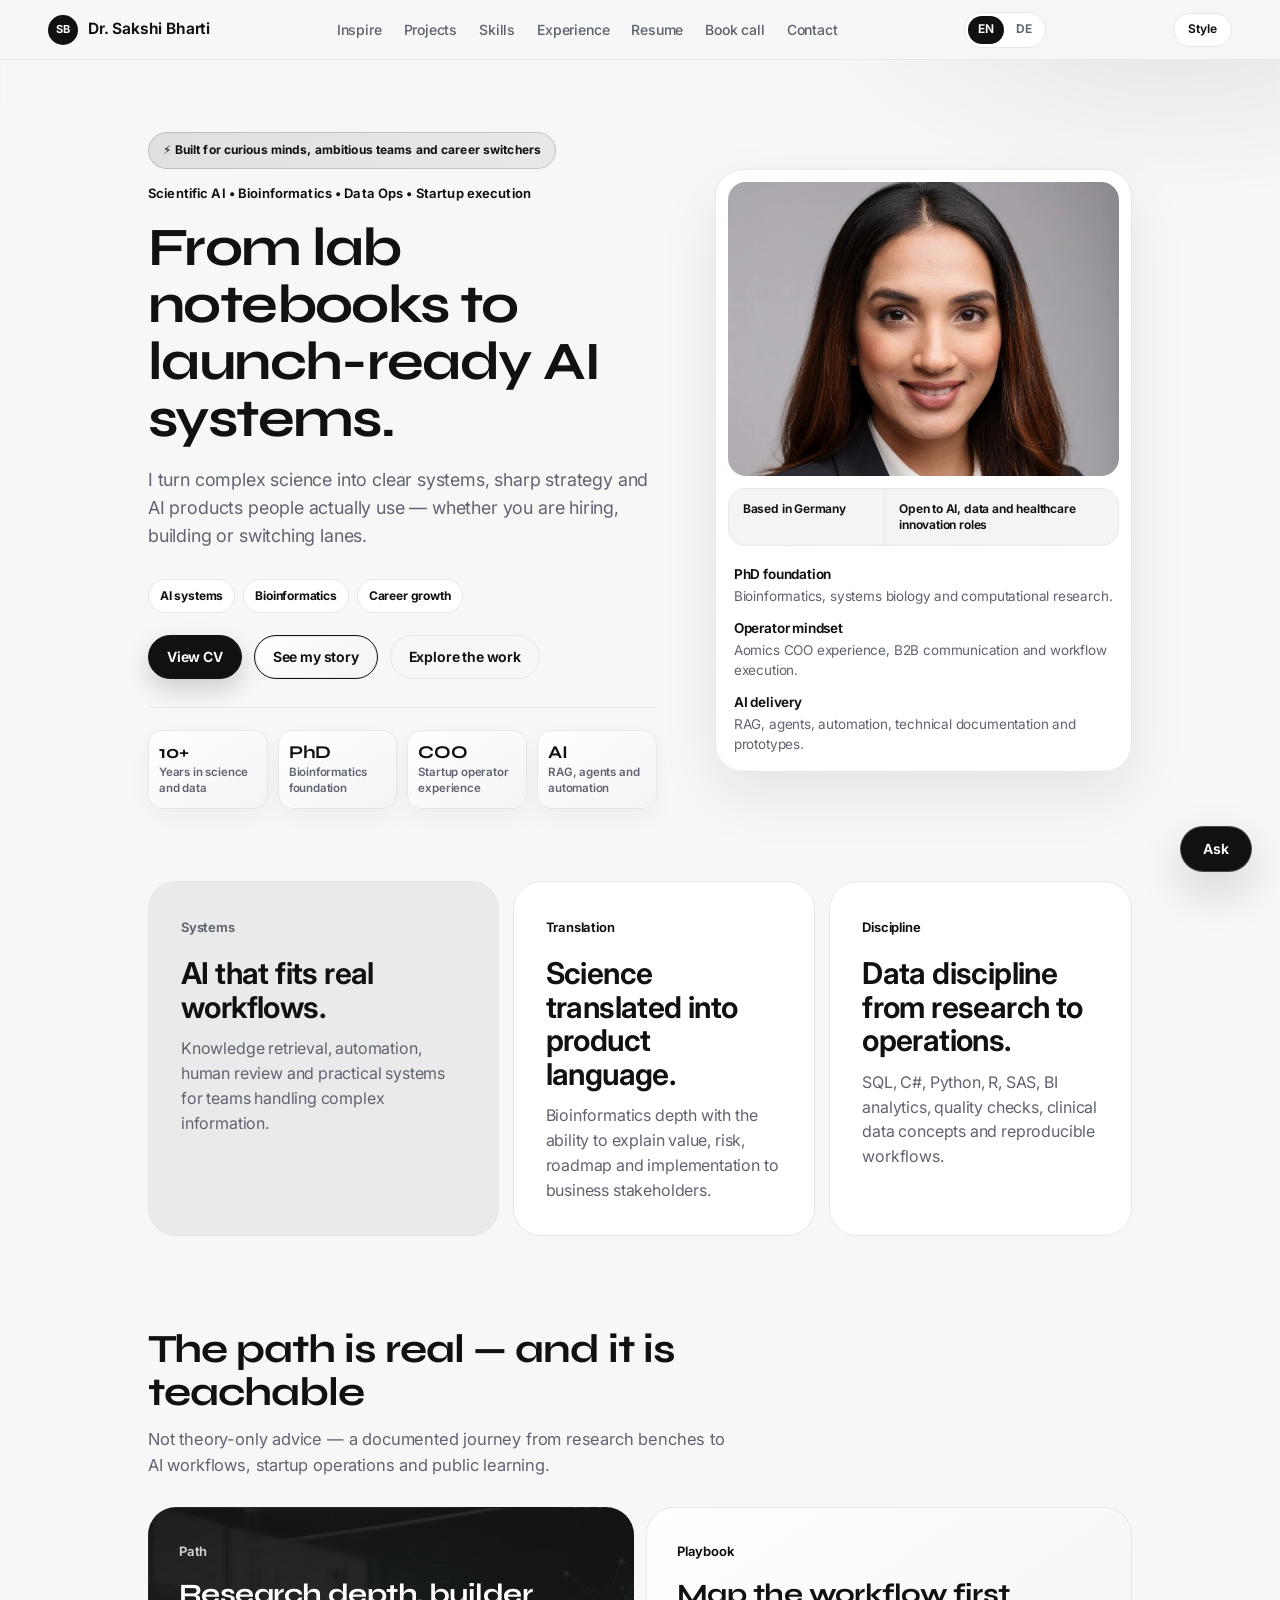
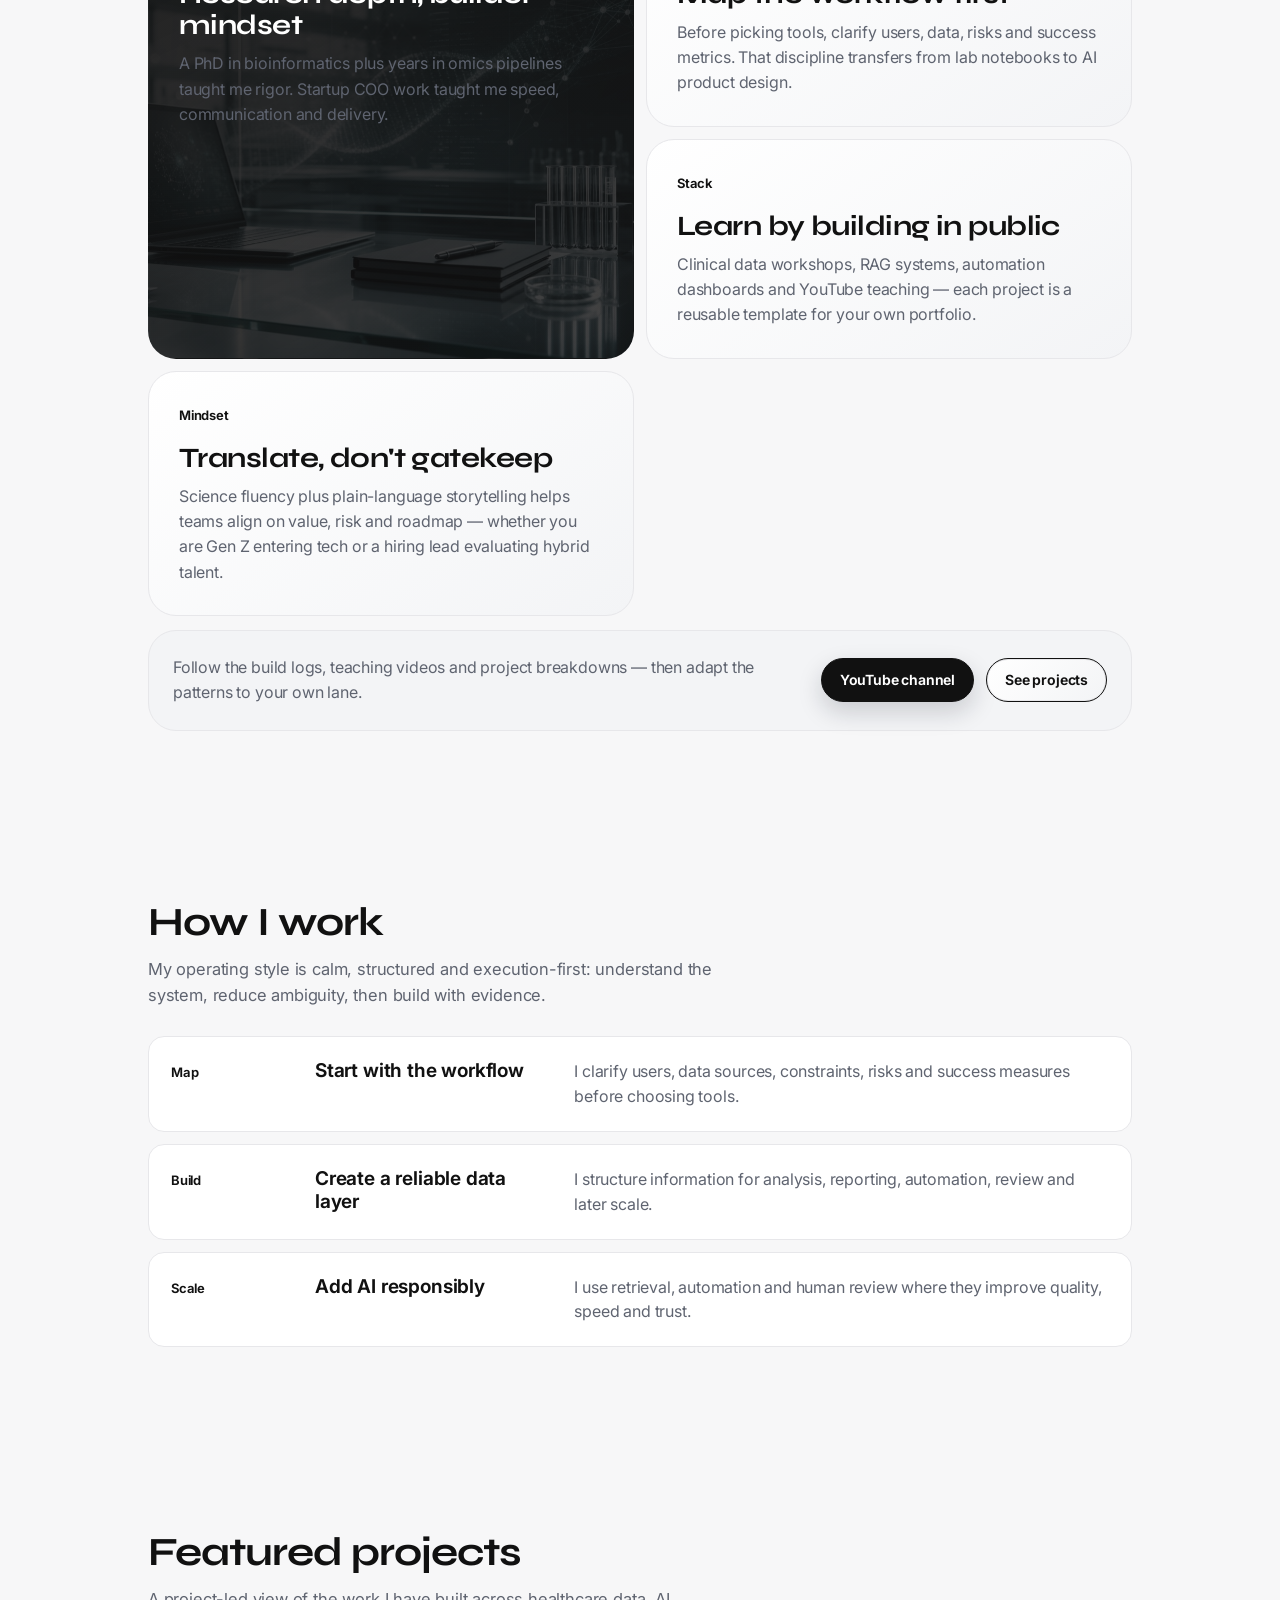
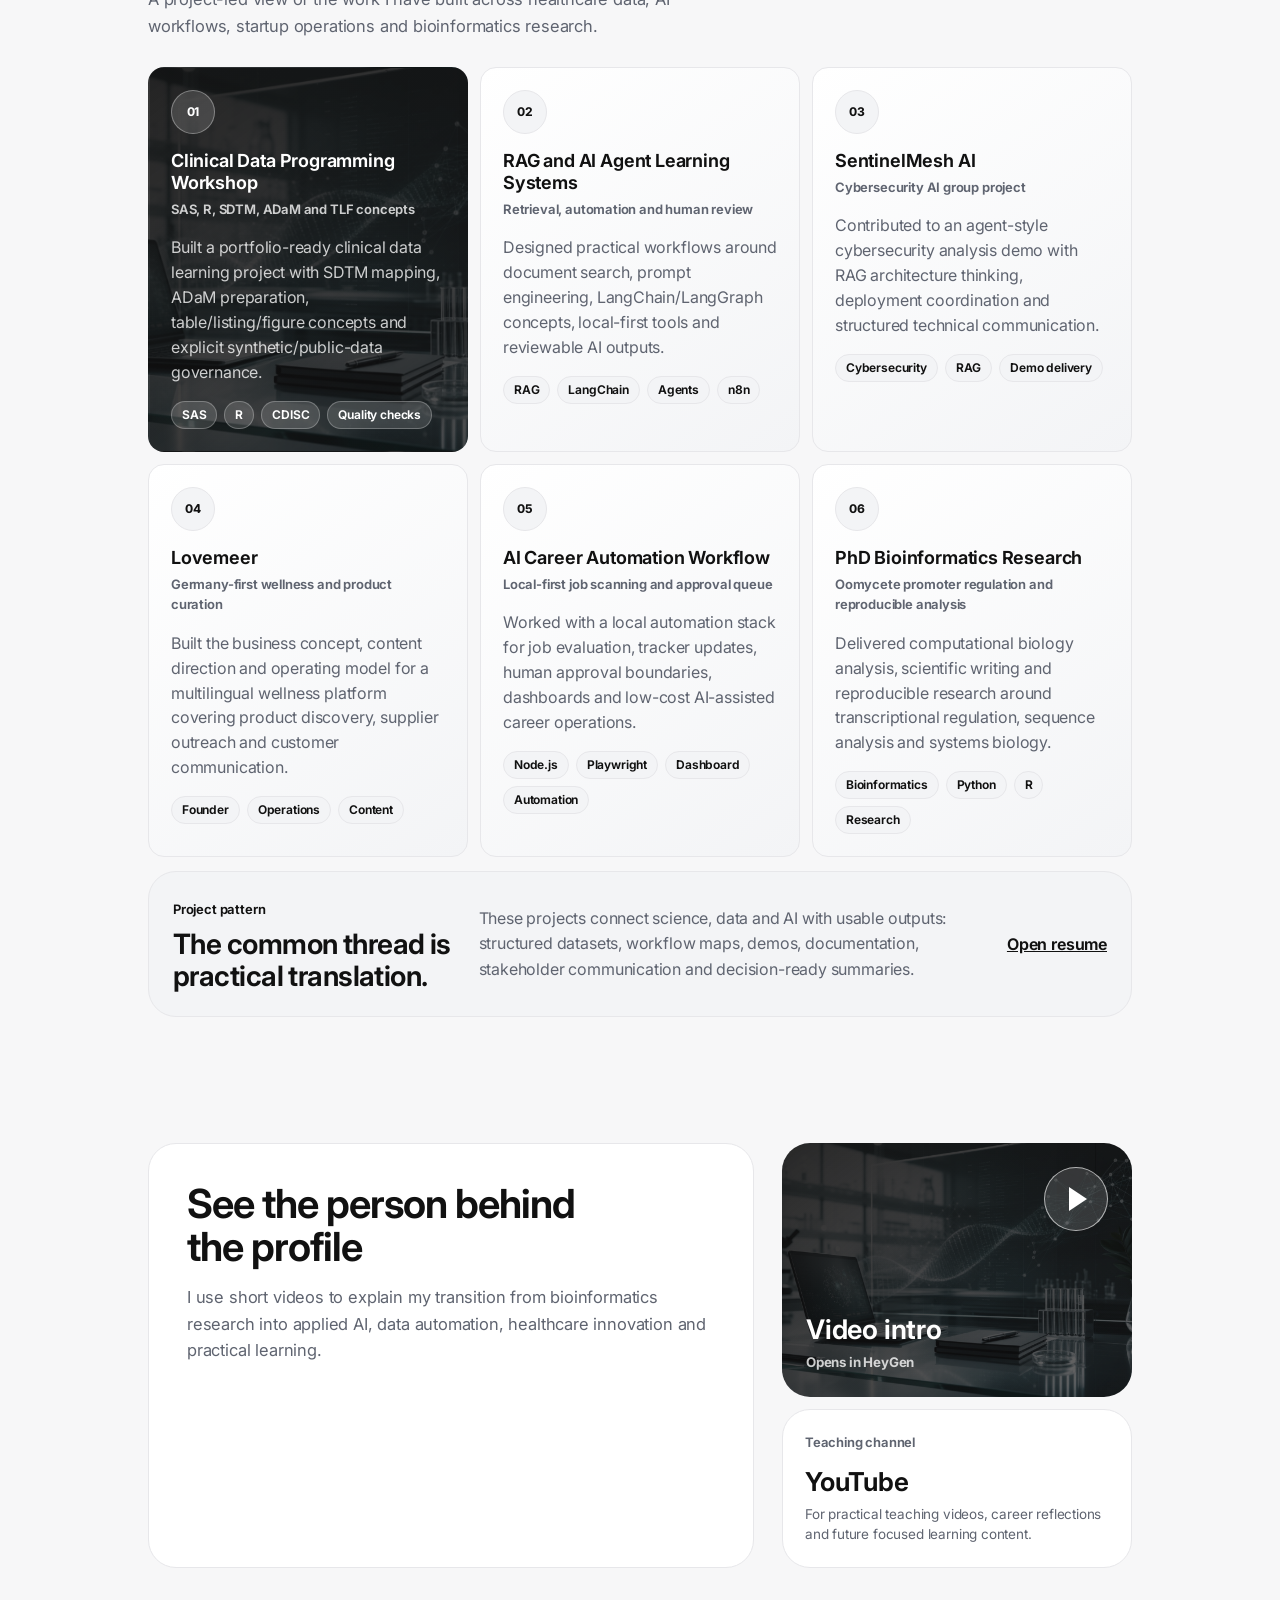
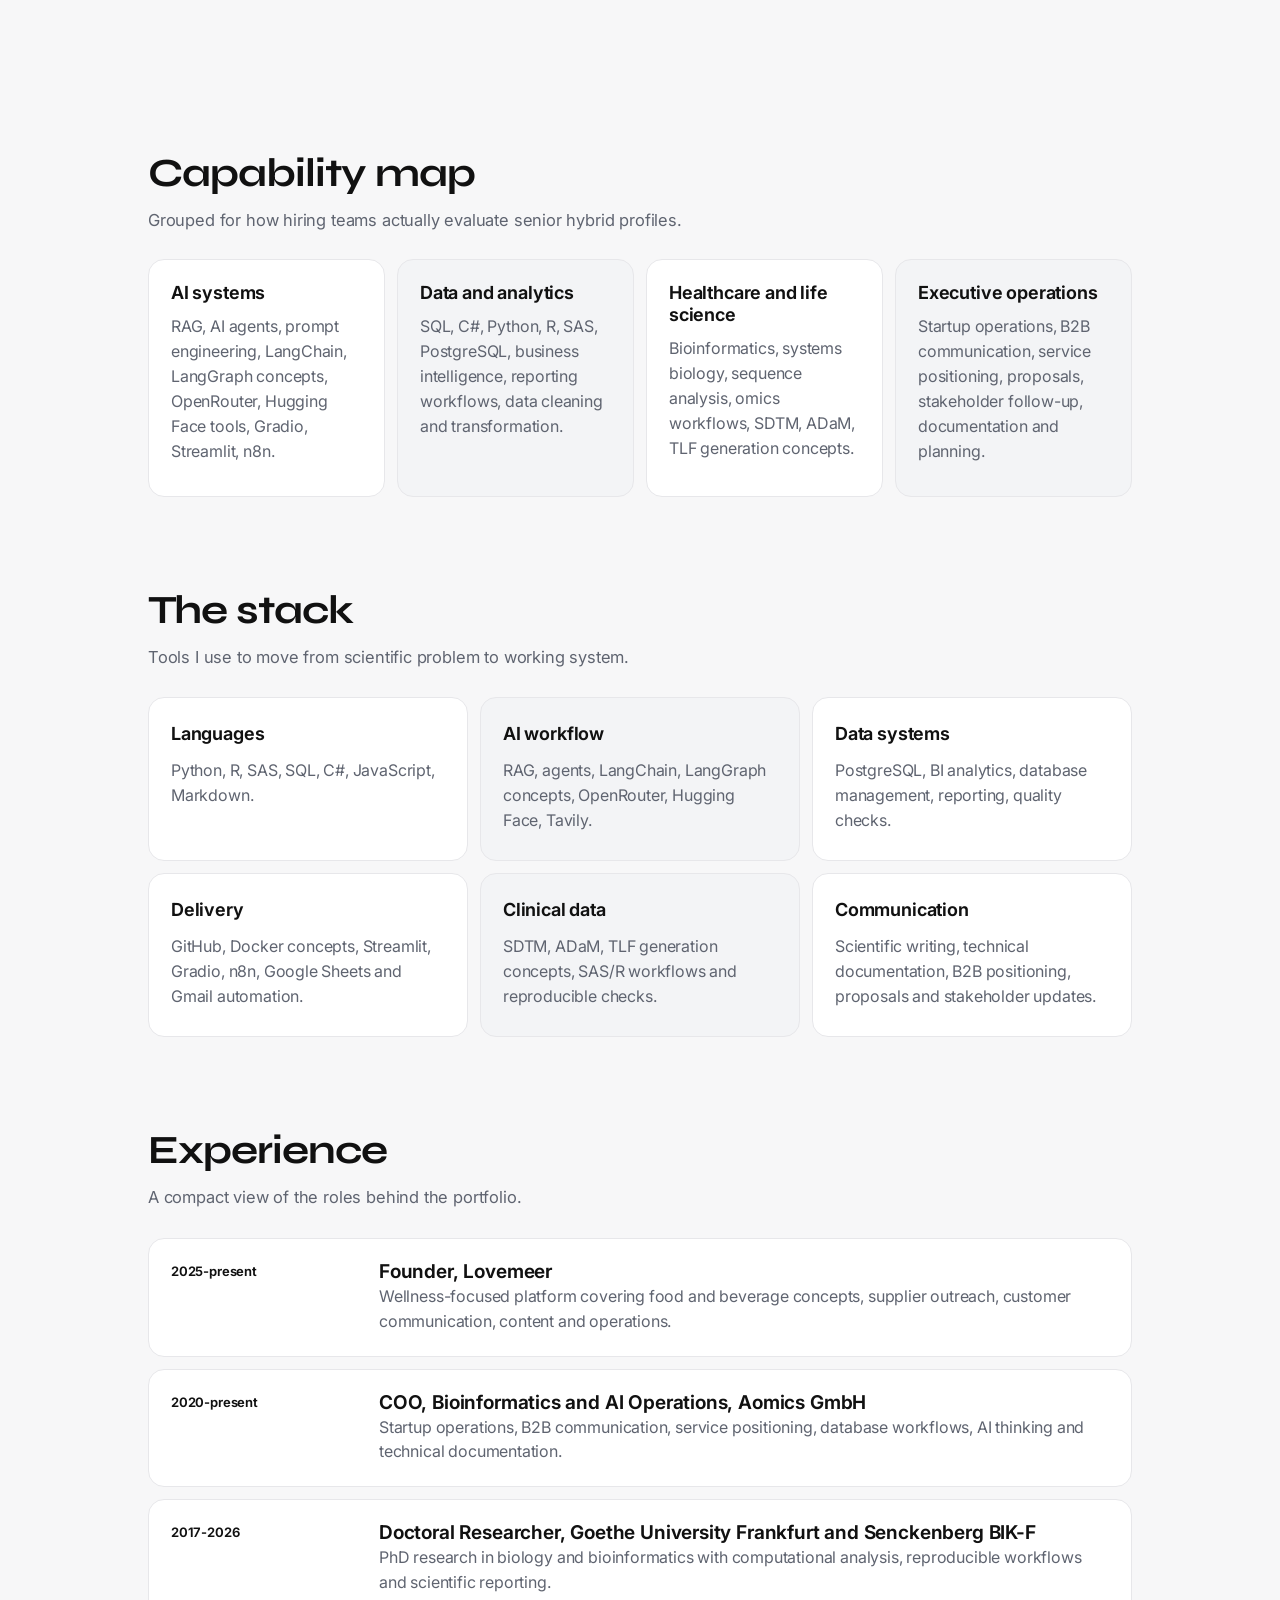
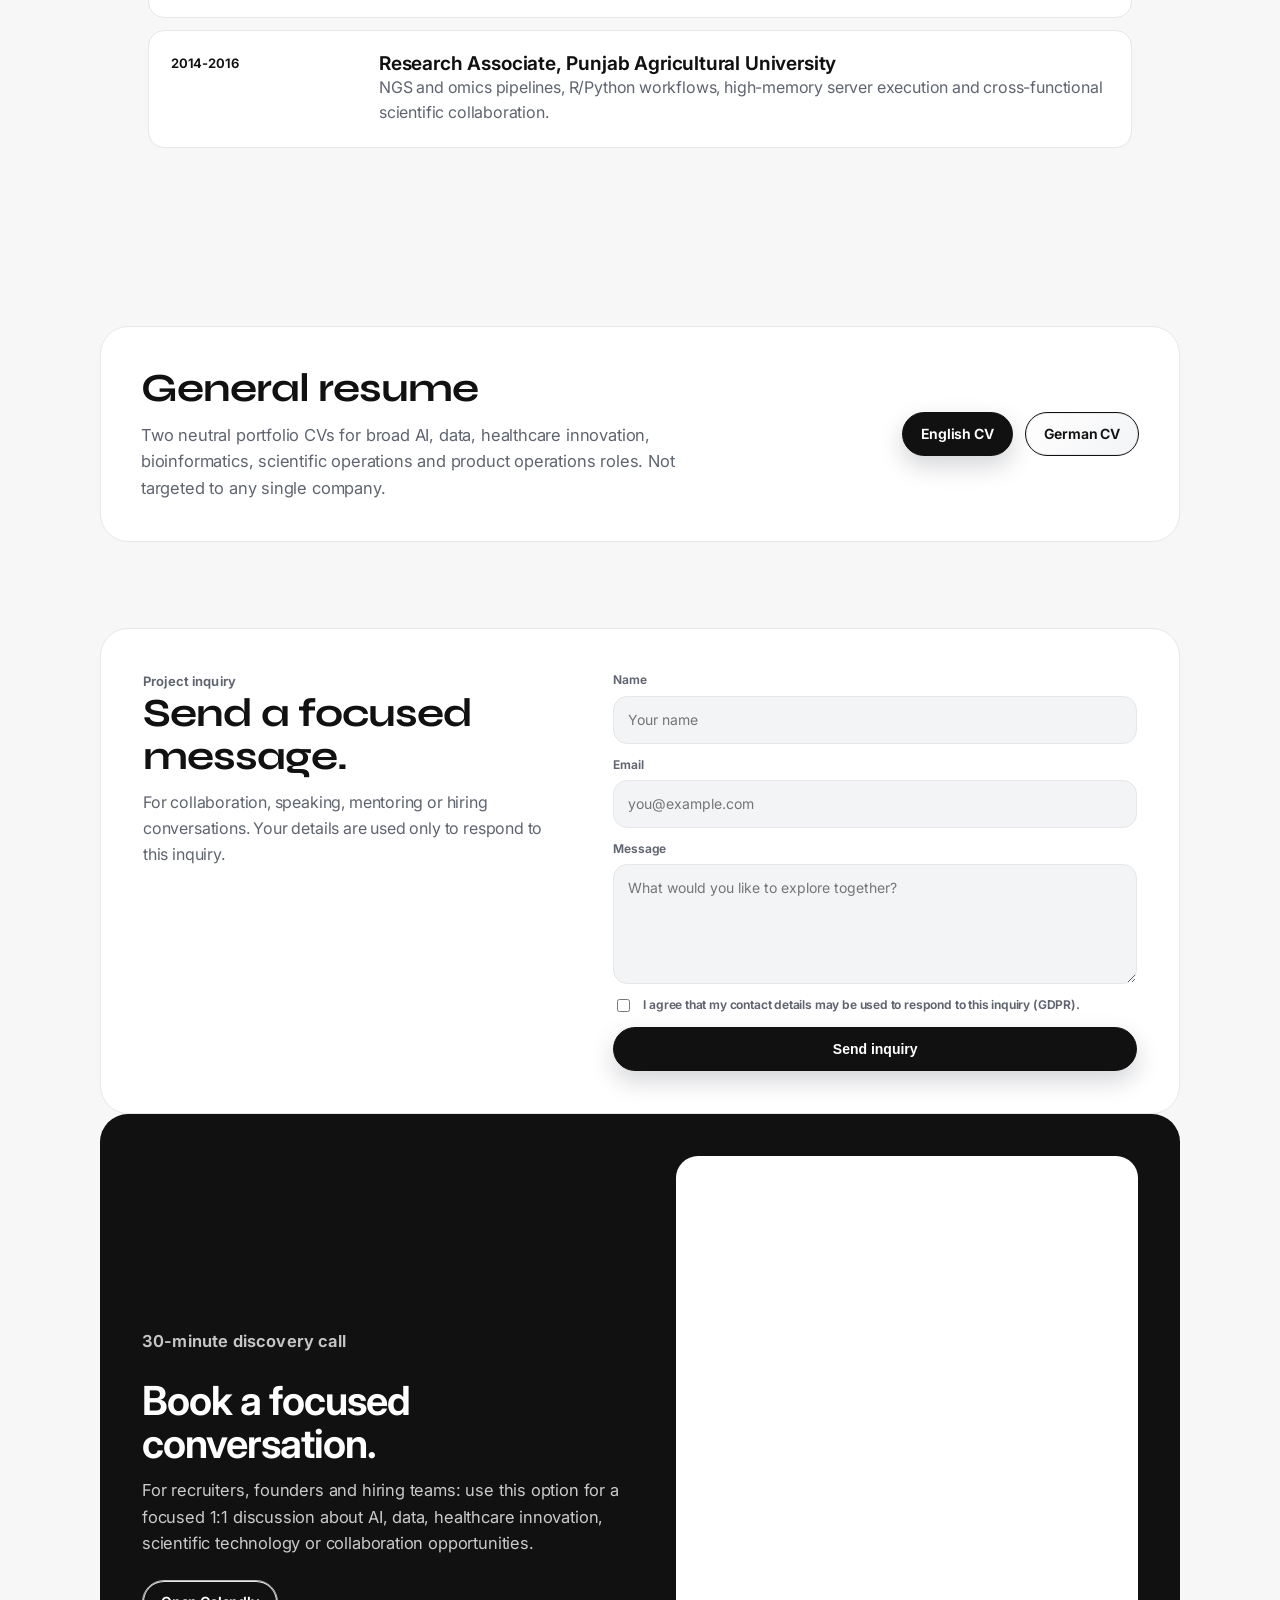
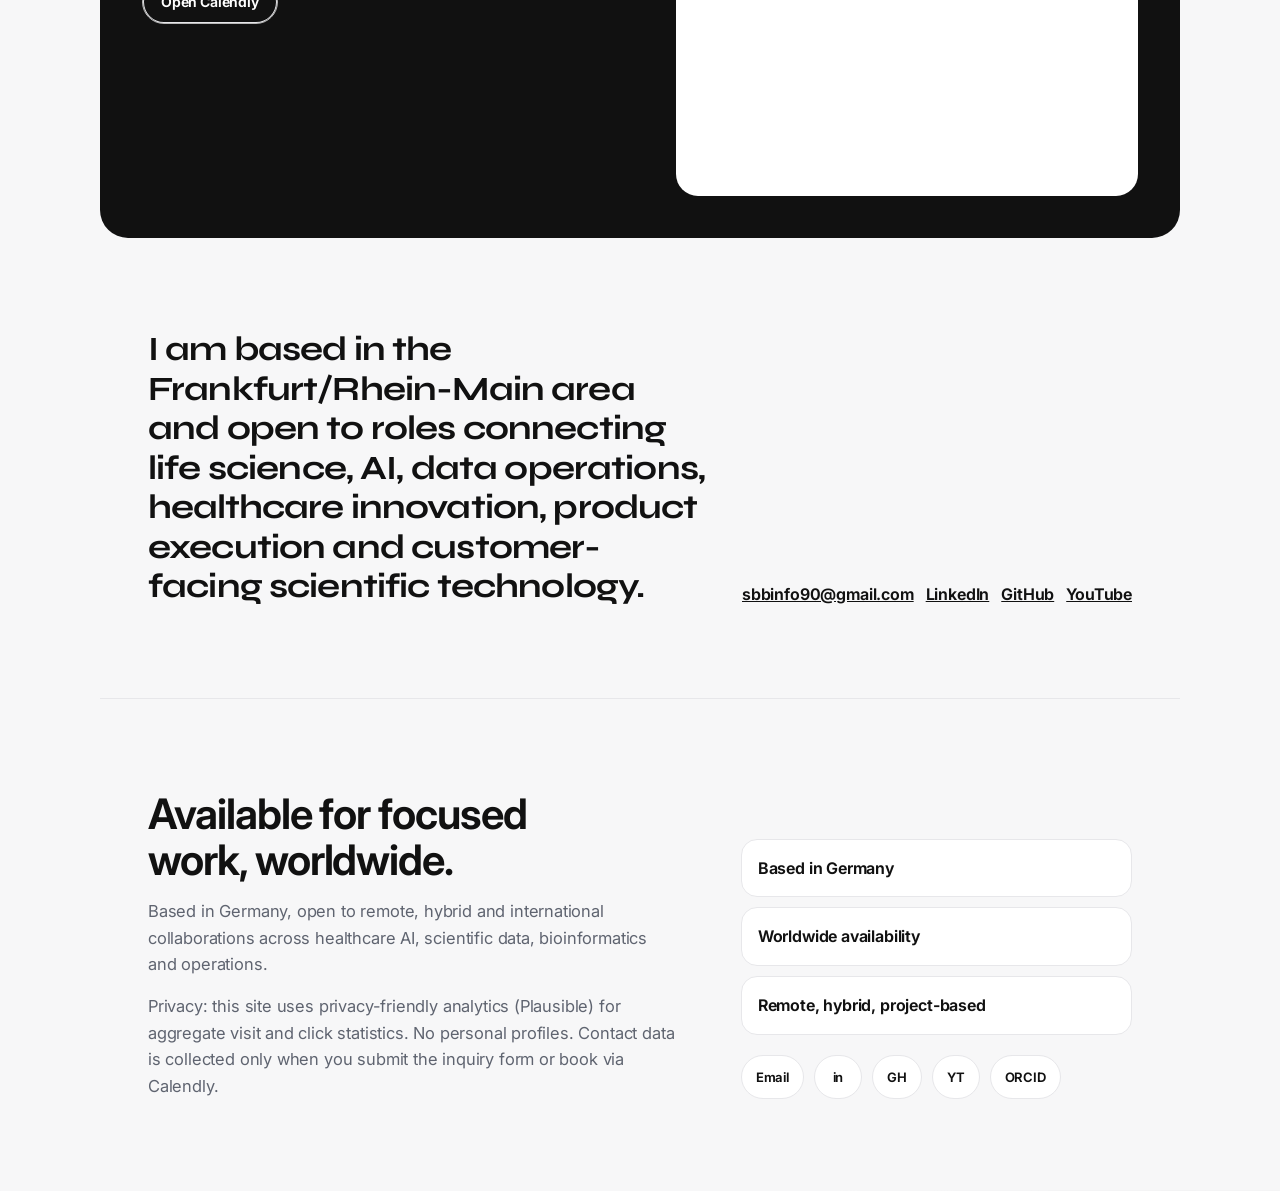
==== commit 9ec6f149: "Merge remote portfolio updates with refreshed visual design" ====
--- a/index.html
+++ b/index.html
@@ -1,27 +1,16 @@
 <!doctype html>
 <html lang="en" data-lang="en" data-theme="light" data-palette="ink" data-font="system">
-
 <head>
   <meta charset="utf-8">
   <meta name="viewport" content="width=device-width, initial-scale=1">
-  <meta name="description"
-    content="Dr. Sakshi Bharti writes about AI automation, bioinformatics, research workflows, small business systems, and her journey from PhD to building practical AI-enabled projects. Scientific AI and data operations leader.">
-  <meta name="keywords" content="AI automation, bioinformatics, research workflows, small business AI, PhD to AI business, data operations, healthcare AI">
-  <meta name="author" content="Dr. Sakshi Bharti">
-  <meta property="og:title" content="Dr. Sakshi Bharti | Scientific AI &amp; Data Operations">
-  <meta property="og:description" content="AI automation, bioinformatics, research workflows, and practical business systems. Read articles on Medium.">
-  <meta property="og:type" content="website">
-  <meta property="og:url" content="https://sakshianil.github.io">
-  <link rel="canonical" href="https://sakshianil.github.io">
-  <title>Dr. Sakshi Bharti | Scientific AI &amp; Data Operations</title>
+  <meta name="description" content="Dr. Sakshi Bharti, scientific AI and data operations leader working across bioinformatics, healthcare AI, automation, and startup execution.">
+  <title>Dr. Sakshi Bharti | Scientific AI & Data Operations</title>
   <link rel="preconnect" href="https://fonts.googleapis.com">
   <link rel="preconnect" href="https://fonts.gstatic.com" crossorigin>
-  <link
-    href="https://fonts.googleapis.com/css2?family=Inter:opsz,wght@14..32,400;14..32,450;14..32,500;14..32,600;14..32,700&display=swap"
-    rel="stylesheet">
+  <link href="https://fonts.googleapis.com/css2?family=Inter:opsz,wght@14..32,400;14..32,450;14..32,500;14..32,600;14..32,700&family=Syne:wght@500;600;700;800&display=swap" rel="stylesheet">
   <link rel="stylesheet" href="styles.css">
+  <script defer data-domain="sakshianil.github.io" src="https://plausible.io/js/script.tagged-events.js"></script>
 </head>
-
 <body>
   <header class="site-header">
     <a class="brand" href="#top" aria-label="Dr. Sakshi Bharti home">
@@ -29,69 +18,68 @@
       <span>Dr. Sakshi Bharti</span>
     </a>
     <nav aria-label="Primary navigation">
-      <a href="#work" data-en="Work" data-de="Arbeit">Work</a>
+      <a href="#inspire" data-en="Inspire" data-de="Inspiration">Inspire</a>
+      <a href="#work" data-en="Projects" data-de="Projekte">Projects</a>
       <a href="#skills" data-en="Skills" data-de="Kompetenzen">Skills</a>
       <a href="#experience" data-en="Experience" data-de="Erfahrung">Experience</a>
       <a href="#resume" data-en="Resume" data-de="Lebenslauf">Resume</a>
       <a href="#meeting" data-en="Book call" data-de="Termin">Book call</a>
       <a href="mailto:sbbinfo90@gmail.com" data-en="Contact" data-de="Kontakt">Contact</a>
-      <a href="#blog" data-en="Blog" data-de="Blog">Blog</a>
     </nav>
     <div class="language-switch" aria-label="Language selector">
       <button type="button" class="active" data-set-lang="en">EN</button>
       <button type="button" data-set-lang="de">DE</button>
     </div>
-    <button class="style-toggle" type="button" aria-expanded="false" aria-controls="style-panel" data-en="Style"
-      data-de="Stil">Style</button>
+    <button class="style-toggle" type="button" aria-expanded="false" aria-controls="style-panel" data-en="Style" data-de="Stil">Style</button>
   </header>
 
   <main id="top">
     <section class="hero">
       <div class="hero-copy">
-        <p class="role-line" data-en="Scientific AI | Bioinformatics | Data Operations"
-          data-de="Scientific AI | Bioinformatik | Data Operations">Scientific AI | Bioinformatics | Data Operations</p>
-        <h1 data-en="Scientific AI for healthcare and data." data-de="Scientific AI für Healthcare und Data.">Scientific
-          AI for healthcare and data.</h1>
-        <p class="hero-summary"
-          data-en="I turn life-science complexity into AI workflows, data systems, and business-ready execution."
-          data-de="Ich übersetze Life-Science-Komplexität in AI Workflows, Datensysteme und umsetzbare Business-Lösungen.">
-          I turn life-science complexity into AI workflows, data systems, and business-ready execution.</p>
+        <p class="hero-badge" data-en="⚡ Built for curious minds, ambitious teams and career switchers" data-de="⚡ Gebaut für neugierige Köpfe, ehrgeizige Teams und Quereinsteiger">⚡ Built for curious minds, ambitious teams and career switchers</p>
+        <p class="role-line" data-en="Scientific AI • Bioinformatics • Data Ops • Startup execution" data-de="Scientific AI • Bioinformatik • Data Ops • Startup Execution">Scientific AI • Bioinformatics • Data Ops • Startup execution</p>
+        <h1 data-en="From lab notebooks to launch-ready AI systems." data-de="Von Labnotizbüchern zu launch-fertigen AI-Systemen.">From lab notebooks to launch-ready AI systems.</h1>
+        <p class="hero-summary" data-en="I turn complex science into clear systems, sharp strategy and AI products people actually use — whether you are hiring, building or switching lanes." data-de="Ich mache komplexe Wissenschaft zu klaren Systemen, kluger Strategie und AI-Produkten, die wirklich genutzt werden — ob Sie einstellen, bauen oder die Richtung wechseln.">I turn complex science into clear systems, sharp strategy and AI products people actually use — whether you are hiring, building or switching lanes.</p>
+        <div class="hero-tag-row" aria-label="Focus areas">
+          <span>AI systems</span>
+          <span>Bioinformatics</span>
+          <span>Career growth</span>
+        </div>
         <div class="actions" aria-label="Primary actions">
-          <a class="button primary localized-link" href="assets/resumes/dr-sakshi-bharti-cv-en.pdf"
-            data-href-en="assets/resumes/dr-sakshi-bharti-cv-en.pdf"
-            data-href-de="assets/resumes/dr-sakshi-bharti-cv-de.pdf" target="_blank" rel="noreferrer"
-            data-lead-event="hero_resume_click" data-en="Resume" data-de="Lebenslauf">Resume</a>
-          <a class="button secondary video-link"
-            href="https://app.heygen.com/videos/dr-sakshi-bharti-professional-intro-2ac98ddf780a4589b40dc6e6e346e0ce"
-            data-href-en="https://app.heygen.com/videos/dr-sakshi-bharti-professional-intro-2ac98ddf780a4589b40dc6e6e346e0ce"
-            data-href-de="https://app.heygen.com/videos/dr-sakshi-vorstellung-deutsch-3c774520bfe44e00b448c53f1df08a91"
-            target="_blank" rel="noreferrer" data-lead-event="hero_video_click" data-en="Video intro"
-            data-de="Video ansehen">Video intro</a>
+          <a class="button primary localized-link" href="assets/resumes/dr-sakshi-bharti-cv-en.pdf" data-href-en="assets/resumes/dr-sakshi-bharti-cv-en.pdf" data-href-de="assets/resumes/dr-sakshi-bharti-cv-de.pdf" target="_blank" rel="noreferrer" data-lead-event="hero_resume_click" data-en="View CV" data-de="Lebenslauf ansehen">View CV</a>
+          <a class="button secondary video-link" href="https://app.heygen.com/videos/dr-sakshi-bharti-professional-intro-2ac98ddf780a4589b40dc6e6e346e0ce" data-href-en="https://app.heygen.com/videos/dr-sakshi-bharti-professional-intro-2ac98ddf780a4589b40dc6e6e346e0ce" data-href-de="https://app.heygen.com/videos/dr-sakshi-vorstellung-deutsch-3c774520bfe44e00b448c53f1df08a91" target="_blank" rel="noreferrer" data-lead-event="hero_video_click" data-en="See my story" data-de="Meine Story ansehen">See my story</a>
+          <a class="button ghost" href="#inspire" data-en="Explore the work" data-de="Die Arbeit entdecken">Explore the work</a>
+        </div>
+        <div class="hero-stats" aria-label="Career highlights">
+          <div>
+            <strong>10+</strong>
+            <span data-en="Years in science and data" data-de="Jahre in Wissenschaft und Data">Years in science and data</span>
+          </div>
+          <div>
+            <strong>PhD</strong>
+            <span data-en="Bioinformatics foundation" data-de="Bioinformatik Fundament">Bioinformatics foundation</span>
+          </div>
+          <div>
+            <strong>COO</strong>
+            <span data-en="Startup operator experience" data-de="Startup Operator Erfahrung">Startup operator experience</span>
+          </div>
+          <div>
+            <strong>AI</strong>
+            <span data-en="RAG, agents and automation" data-de="RAG, Agents und Automatisierung">RAG, agents and automation</span>
+          </div>
         </div>
       </div>
 
       <aside class="executive-card" aria-label="Executive profile summary">
-        <img class="portrait-image" src="assets/images/dr-sakshi-bharti-portrait.jpg"
-          alt="Professional portrait of Dr. Sakshi Bharti">
+        <img class="portrait-image" src="assets/images/dr-sakshi-bharti-portrait.jpg" alt="Professional portrait of Dr. Sakshi Bharti">
         <div class="profile-strip">
           <span data-en="Based in Germany" data-de="In Deutschland ansässig">Based in Germany</span>
-          <span data-en="Open to AI, data and healthcare innovation roles"
-            data-de="Offen für AI, Data und Healthcare Innovation Rollen">Open to AI, data and healthcare innovation
-            roles</span>
+          <span data-en="Open to AI, data and healthcare innovation roles" data-de="Offen für AI, Data und Healthcare Innovation Rollen">Open to AI, data and healthcare innovation roles</span>
         </div>
         <div class="signal-list">
-          <p><strong data-en="PhD foundation" data-de="PhD Fundament">PhD foundation</strong><span
-              data-en="Bioinformatics, systems biology and computational research."
-              data-de="Bioinformatik, Systembiologie und computergestützte Forschung.">Bioinformatics, systems biology
-              and computational research.</span></p>
-          <p><strong data-en="Operator mindset" data-de="Operator Mindset">Operator mindset</strong><span
-              data-en="Aomics COO experience, B2B communication and workflow execution."
-              data-de="Aomics COO Erfahrung, B2B Kommunikation und Workflow Umsetzung.">Aomics COO experience, B2B
-              communication and workflow execution.</span></p>
-          <p><strong data-en="AI delivery" data-de="AI Umsetzung">AI delivery</strong><span
-              data-en="RAG, agents, automation, technical documentation and prototypes."
-              data-de="RAG, Agents, Automatisierung, technische Dokumentation und Prototypen.">RAG, agents, automation,
-              technical documentation and prototypes.</span></p>
+          <p><strong data-en="PhD foundation" data-de="PhD Fundament">PhD foundation</strong><span data-en="Bioinformatics, systems biology and computational research." data-de="Bioinformatik, Systembiologie und computergestützte Forschung.">Bioinformatics, systems biology and computational research.</span></p>
+          <p><strong data-en="Operator mindset" data-de="Operator Mindset">Operator mindset</strong><span data-en="Aomics COO experience, B2B communication and workflow execution." data-de="Aomics COO Erfahrung, B2B Kommunikation und Workflow Umsetzung.">Aomics COO experience, B2B communication and workflow execution.</span></p>
+          <p><strong data-en="AI delivery" data-de="AI Umsetzung">AI delivery</strong><span data-en="RAG, agents, automation, technical documentation and prototypes." data-de="RAG, Agents, Automatisierung, technische Dokumentation und Prototypen.">RAG, agents, automation, technical documentation and prototypes.</span></p>
         </div>
       </aside>
     </section>
@@ -100,150 +88,203 @@
       <article>
         <span data-en="Systems" data-de="Systeme">Systems</span>
         <h2 data-en="AI that fits real workflows." data-de="AI für echte Workflows.">AI that fits real workflows.</h2>
-        <p data-en="Knowledge retrieval, automation, human review and practical systems for teams handling complex information."
-          data-de="Knowledge Retrieval, Automatisierung, Human Review und praktische Systeme für Teams mit komplexen Informationen.">
-          Knowledge retrieval, automation, human review and practical systems for teams handling complex information.
-        </p>
+        <p data-en="Knowledge retrieval, automation, human review and practical systems for teams handling complex information." data-de="Knowledge Retrieval, Automatisierung, Human Review und praktische Systeme für Teams mit komplexen Informationen.">Knowledge retrieval, automation, human review and practical systems for teams handling complex information.</p>
       </article>
       <article>
         <span data-en="Translation" data-de="Übersetzung">Translation</span>
-        <h2 data-en="Science translated into product language." data-de="Wissenschaft in Produktsprache übersetzt.">
-          Science translated into product language.</h2>
-        <p data-en="Bioinformatics depth with the ability to explain value, risk, roadmap and implementation to business stakeholders."
-          data-de="Bioinformatik Tiefe mit der Fähigkeit, Value, Risiko, Roadmap und Umsetzung für Business Stakeholder zu erklären.">
-          Bioinformatics depth with the ability to explain value, risk, roadmap and implementation to business
-          stakeholders.</p>
+        <h2 data-en="Science translated into product language." data-de="Wissenschaft in Produktsprache übersetzt.">Science translated into product language.</h2>
+        <p data-en="Bioinformatics depth with the ability to explain value, risk, roadmap and implementation to business stakeholders." data-de="Bioinformatik Tiefe mit der Fähigkeit, Value, Risiko, Roadmap und Umsetzung für Business Stakeholder zu erklären.">Bioinformatics depth with the ability to explain value, risk, roadmap and implementation to business stakeholders.</p>
       </article>
       <article>
         <span data-en="Discipline" data-de="Disziplin">Discipline</span>
-        <h2 data-en="Data discipline from research to operations."
-          data-de="Datendisziplin von Forschung bis Operations.">Data discipline from research to operations.</h2>
-        <p data-en="SQL, C#, Python, R, SAS, BI analytics, quality checks, clinical data concepts and reproducible workflows."
-          data-de="SQL, C#, Python, R, SAS, BI Analytics, Quality Checks, klinische Datenkonzepte und reproduzierbare Workflows.">
-          SQL, C#, Python, R, SAS, BI analytics, quality checks, clinical data concepts and reproducible workflows.</p>
+        <h2 data-en="Data discipline from research to operations." data-de="Datendisziplin von Forschung bis Operations.">Data discipline from research to operations.</h2>
+        <p data-en="SQL, C#, Python, R, SAS, BI analytics, quality checks, clinical data concepts and reproducible workflows." data-de="SQL, C#, Python, R, SAS, BI Analytics, Quality Checks, klinische Datenkonzepte und reproduzierbare Workflows.">SQL, C#, Python, R, SAS, BI analytics, quality checks, clinical data concepts and reproducible workflows.</p>
       </article>
     </section>
 
-    <section class="method-section" aria-label="How Dr. Sakshi works">
+    <section id="inspire" class="inspire-section reveal">
+      <div class="section-title">
+        <h2 data-en="The path is real — and it is teachable" data-de="Der Weg ist real — und er ist lehrbar">The path is real — and it is teachable</h2>
+        <p data-en="Not theory-only advice — a documented journey from research benches to AI workflows, startup operations and public learning." data-de="Kein reines Theorie-Coaching — ein dokumentierter Weg von der Forschungsbank zu AI Workflows, Startup Operations und öffentlichem Lernen.">Not theory-only advice — a documented journey from research benches to AI workflows, startup operations and public learning.</p>
+      </div>
+      <div class="inspire-grid">
+        <article class="inspire-card inspire-card-feature">
+          <span data-en="Path" data-de="Weg">Path</span>
+          <h3 data-en="Research depth, builder mindset" data-de="Research Tiefe, Builder Mindset">Research depth, builder mindset</h3>
+          <p data-en="A PhD in bioinformatics plus years in omics pipelines taught me rigor. Startup COO work taught me speed, communication and delivery." data-de="Ein PhD in Bioinformatik plus Jahre in Omics Pipelines lehrten mich Rigour. Startup COO Arbeit lehrte mich Tempo, Kommunikation und Delivery.">A PhD in bioinformatics plus years in omics pipelines taught me rigor. Startup COO work taught me speed, communication and delivery.</p>
+        </article>
+        <article class="inspire-card">
+          <span data-en="Playbook" data-de="Playbook">Playbook</span>
+          <h3 data-en="Map the workflow first" data-de="Zuerst den Workflow mappen">Map the workflow first</h3>
+          <p data-en="Before picking tools, clarify users, data, risks and success metrics. That discipline transfers from lab notebooks to AI product design." data-de="Bevor Tools gewählt werden: Nutzer, Daten, Risiken und Erfolgskriterien klären. Diese Disziplin überträgt sich vom Lab Notebook zum AI Produktdesign.">Before picking tools, clarify users, data, risks and success metrics. That discipline transfers from lab notebooks to AI product design.</p>
+        </article>
+        <article class="inspire-card">
+          <span data-en="Stack" data-de="Stack">Stack</span>
+          <h3 data-en="Learn by building in public" data-de="Durch öffentliches Bauen lernen">Learn by building in public</h3>
+          <p data-en="Clinical data workshops, RAG systems, automation dashboards and YouTube teaching — each project is a reusable template for your own portfolio." data-de="Clinical Data Workshops, RAG Systeme, Automatisierungs-Dashboards und YouTube Teaching — jedes Projekt ist eine wiederverwendbare Vorlage für Ihr eigenes Portfolio.">Clinical data workshops, RAG systems, automation dashboards and YouTube teaching — each project is a reusable template for your own portfolio.</p>
+        </article>
+        <article class="inspire-card">
+          <span data-en="Mindset" data-de="Mindset">Mindset</span>
+          <h3 data-en="Translate, don't gatekeep" data-de="Übersetzen, nicht gatekeepen">Translate, don't gatekeep</h3>
+          <p data-en="Science fluency plus plain-language storytelling helps teams align on value, risk and roadmap — whether you are Gen Z entering tech or a hiring lead evaluating hybrid talent." data-de="Science Fluency plus klare Storytelling-Sprache hilft Teams bei Value, Risiko und Roadmap — ob Gen Z beim Tech-Einstieg oder Hiring Leads bei hybriden Profilen.">Science fluency plus plain-language storytelling helps teams align on value, risk and roadmap — whether you are Gen Z entering tech or a hiring lead evaluating hybrid talent.</p>
+        </article>
+      </div>
+      <div class="inspire-cta">
+        <p data-en="Follow the build logs, teaching videos and project breakdowns — then adapt the patterns to your own lane." data-de="Folgen Sie Build Logs, Teaching Videos und Projekt-Breakdowns — und passen Sie die Muster an Ihre eigene Spur an.">Follow the build logs, teaching videos and project breakdowns — then adapt the patterns to your own lane.</p>
+        <div class="actions">
+          <a class="button primary" href="https://www.youtube.com/@drsakshibharti" target="_blank" rel="noreferrer" data-lead-event="inspire_youtube_click" data-en="YouTube channel" data-de="YouTube Kanal">YouTube channel</a>
+          <a class="button secondary" href="#work" data-en="See projects" data-de="Projekte ansehen">See projects</a>
+        </div>
+      </div>
+    </section>
+
+    <section class="method-section reveal" aria-label="How Dr. Sakshi works">
       <div class="section-title">
         <h2 data-en="How I work" data-de="Wie ich arbeite">How I work</h2>
-        <p data-en="My operating style is calm, structured and execution-first: understand the system, reduce ambiguity, then build with evidence."
-          data-de="Mein Arbeitsstil ist ruhig, strukturiert und umsetzungsorientiert: System verstehen, Unsicherheit reduzieren, dann evidenzbasiert bauen.">
-          My operating style is calm, structured and execution-first: understand the system, reduce ambiguity, then
-          build with evidence.</p>
+        <p data-en="My operating style is calm, structured and execution-first: understand the system, reduce ambiguity, then build with evidence." data-de="Mein Arbeitsstil ist ruhig, strukturiert und umsetzungsorientiert: System verstehen, Unsicherheit reduzieren, dann evidenzbasiert bauen.">My operating style is calm, structured and execution-first: understand the system, reduce ambiguity, then build with evidence.</p>
       </div>
       <div class="method-list">
         <article>
           <span data-en="Map" data-de="Map">Map</span>
           <h3 data-en="Start with the workflow" data-de="Mit dem Workflow starten">Start with the workflow</h3>
-          <p data-en="I clarify users, data sources, constraints, risks and success measures before choosing tools."
-            data-de="Ich kläre Nutzer, Datenquellen, Constraints, Risiken und Erfolgskriterien, bevor Tools gewählt werden.">
-            I clarify users, data sources, constraints, risks and success measures before choosing tools.</p>
+          <p data-en="I clarify users, data sources, constraints, risks and success measures before choosing tools." data-de="Ich kläre Nutzer, Datenquellen, Constraints, Risiken und Erfolgskriterien, bevor Tools gewählt werden.">I clarify users, data sources, constraints, risks and success measures before choosing tools.</p>
         </article>
         <article>
           <span data-en="Build" data-de="Build">Build</span>
-          <h3 data-en="Create a reliable data layer" data-de="Eine verlässliche Datenbasis schaffen">Create a reliable
-            data layer</h3>
-          <p data-en="I structure information for analysis, reporting, automation, review and later scale."
-            data-de="Ich strukturiere Informationen für Analyse, Reporting, Automatisierung, Review und spätere Skalierung.">
-            I structure information for analysis, reporting, automation, review and later scale.</p>
+          <h3 data-en="Create a reliable data layer" data-de="Eine verlässliche Datenbasis schaffen">Create a reliable data layer</h3>
+          <p data-en="I structure information for analysis, reporting, automation, review and later scale." data-de="Ich strukturiere Informationen für Analyse, Reporting, Automatisierung, Review und spätere Skalierung.">I structure information for analysis, reporting, automation, review and later scale.</p>
         </article>
         <article>
           <span data-en="Scale" data-de="Scale">Scale</span>
           <h3 data-en="Add AI responsibly" data-de="AI verantwortungsvoll integrieren">Add AI responsibly</h3>
-          <p data-en="I use retrieval, automation and human review where they improve quality, speed and trust."
-            data-de="Ich nutze Retrieval, Automatisierung und Human Review dort, wo Qualität, Geschwindigkeit und Vertrauen steigen.">
-            I use retrieval, automation and human review where they improve quality, speed and trust.</p>
+          <p data-en="I use retrieval, automation and human review where they improve quality, speed and trust." data-de="Ich nutze Retrieval, Automatisierung und Human Review dort, wo Qualität, Geschwindigkeit und Vertrauen steigen.">I use retrieval, automation and human review where they improve quality, speed and trust.</p>
         </article>
       </div>
     </section>
 
     <section id="work" class="work-section">
       <div class="section-title">
-        <h2 data-en="Selected work" data-de="Ausgewählte Arbeiten">Selected work</h2>
-        <p data-en="Proof points chosen for senior reviewers: measurable thinking, technical range and operational maturity."
-          data-de="Proof Points für Senior Reviewer: analytisches Denken, technische Breite und operative Reife.">Proof
-          points chosen for senior reviewers: measurable thinking, technical range and operational maturity.</p>
-      </div>
-
-      <div class="work-layout">
-        <article class="feature-work">
-          <h3 data-en="AI and healthcare innovation readiness" data-de="AI und Healthcare Innovation Readiness">AI and
-            healthcare innovation readiness</h3>
-          <p>
-            <span
-              data-en="My current focus is responsible AI for healthcare and life-science workflows: secure data handling, RAG-based knowledge systems, human-in-the-loop review, documentation and evaluation."
-              data-de="Mein aktueller Fokus liegt auf verantwortungsvoller AI für Healthcare und Life-Science Workflows: sichere Datenverarbeitung, RAG-basierte Wissenssysteme, Human-in-the-loop Review, Dokumentation und Evaluation.">My
-              current focus is responsible AI for healthcare and life-science workflows: secure data handling, RAG-based
-              knowledge systems, human-in-the-loop review, documentation and evaluation.</span>
-          </p>
-          <a class="localized-link" href="assets/resumes/dr-sakshi-bharti-cv-en.pdf"
-            data-href-en="assets/resumes/dr-sakshi-bharti-cv-en.pdf"
-            data-href-de="assets/resumes/dr-sakshi-bharti-cv-de.pdf" target="_blank" rel="noreferrer"
-            data-lead-event="work_resume_click" data-en="Open resume" data-de="Lebenslauf öffnen">Open resume</a>
-        </article>
-
-        <div class="work-list">
-          <article>
-            <h3>Aomics GmbH</h3>
-            <p data-en="Startup operations, B2B sales support, service positioning, database workflows and AI/bioinformatics execution."
-              data-de="Startup Operations, B2B Sales Support, Service Positioning, Datenbank Workflows und AI/Bioinformatik Umsetzung.">
-              Startup operations, B2B sales support, service positioning, database workflows and AI/bioinformatics
-              execution.</p>
-          </article>
-          <article>
-            <h3 data-en="Clinical data pilot" data-de="Clinical Data Pilot">Clinical data pilot</h3>
-            <p data-en="SDTM mapping, ADaM preparation, TLF generation concepts, SAS/R workflows and quality checks."
-              data-de="SDTM Mapping, ADaM Vorbereitung, TLF Konzepte, SAS/R Workflows und Quality Checks.">SDTM mapping,
-              ADaM preparation, TLF generation concepts, SAS/R workflows and quality checks.</p>
-          </article>
-          <article>
+        <h2 data-en="Featured projects" data-de="Ausgewählte Projekte">Featured projects</h2>
+        <p data-en="A project-led view of the work I have built across healthcare data, AI workflows, startup operations and bioinformatics research." data-de="Ein projektorientierter Blick auf Arbeiten, die ich in Healthcare Data, AI Workflows, Startup Operations und Bioinformatik aufgebaut habe.">A project-led view of the work I have built across healthcare data, AI workflows, startup operations and bioinformatics research.</p>
+      </div>
+
+      <div class="featured-projects-grid">
+        <article class="project-card project-card-emphasis">
+          <div class="project-icon" aria-hidden="true">01</div>
+          <div>
+            <h3 data-en="Clinical Data Programming Workshop" data-de="Clinical Data Programming Workshop">Clinical Data Programming Workshop</h3>
+            <p class="project-subtitle" data-en="SAS, R, SDTM, ADaM and TLF concepts" data-de="SAS, R, SDTM, ADaM und TLF Konzepte">SAS, R, SDTM, ADaM and TLF concepts</p>
+          </div>
+          <p data-en="Built a portfolio-ready clinical data learning project with SDTM mapping, ADaM preparation, table/listing/figure concepts and explicit synthetic/public-data governance." data-de="Aufbau eines portfoliofähigen Clinical-Data-Lernprojekts mit SDTM Mapping, ADaM Vorbereitung, Tabellen-/Listing-/Figure-Konzepten und klarer Governance für synthetische oder öffentliche Daten.">Built a portfolio-ready clinical data learning project with SDTM mapping, ADaM preparation, table/listing/figure concepts and explicit synthetic/public-data governance.</p>
+          <div class="project-tags" aria-label="Project technologies">
+            <span>SAS</span>
+            <span>R</span>
+            <span>CDISC</span>
+            <span data-en="Quality checks" data-de="Quality Checks">Quality checks</span>
+          </div>
+        </article>
+
+        <article class="project-card">
+          <div class="project-icon" aria-hidden="true">02</div>
+          <div>
+            <h3 data-en="RAG and AI Agent Learning Systems" data-de="RAG- und AI-Agent-Lernsysteme">RAG and AI Agent Learning Systems</h3>
+            <p class="project-subtitle" data-en="Retrieval, automation and human review" data-de="Retrieval, Automatisierung und Human Review">Retrieval, automation and human review</p>
+          </div>
+          <p data-en="Designed practical workflows around document search, prompt engineering, LangChain/LangGraph concepts, local-first tools and reviewable AI outputs." data-de="Praktische Workflows rund um Document Search, Prompt Engineering, LangChain-/LangGraph-Konzepte, local-first Tools und überprüfbare AI Outputs entwickelt.">Designed practical workflows around document search, prompt engineering, LangChain/LangGraph concepts, local-first tools and reviewable AI outputs.</p>
+          <div class="project-tags" aria-label="Project technologies">
+            <span>RAG</span>
+            <span>LangChain</span>
+            <span>Agents</span>
+            <span>n8n</span>
+          </div>
+        </article>
+
+        <article class="project-card">
+          <div class="project-icon" aria-hidden="true">03</div>
+          <div>
             <h3>SentinelMesh AI</h3>
-            <p data-en="Cybersecurity AI group project with agent-style analysis, RAG architecture and deployed demo delivery."
-              data-de="Cybersecurity AI Gruppenprojekt mit agentenbasierter Analyse, RAG Architektur und deployter Demo.">
-              Cybersecurity AI group project with agent-style analysis, RAG architecture and deployed demo delivery.</p>
-          </article>
-          <article>
-            <h3 data-en="PhD research" data-de="PhD Forschung">PhD research</h3>
-            <p data-en="Oomycete promoter regulation, computational biological analysis, scientific writing and reproducible research."
-              data-de="Oomyceten Promoter Regulation, computergestützte biologische Analyse, wissenschaftliches Schreiben und reproduzierbare Forschung.">
-              Oomycete promoter regulation, computational biological analysis, scientific writing and reproducible
-              research.</p>
-          </article>
-        </div>
+            <p class="project-subtitle" data-en="Cybersecurity AI group project" data-de="Cybersecurity-AI-Gruppenprojekt">Cybersecurity AI group project</p>
+          </div>
+          <p data-en="Contributed to an agent-style cybersecurity analysis demo with RAG architecture thinking, deployment coordination and structured technical communication." data-de="Mitwirkung an einer agentenbasierten Cybersecurity-Analyse-Demo mit RAG-Architekturdenken, Deployment-Koordination und strukturierter technischer Kommunikation.">Contributed to an agent-style cybersecurity analysis demo with RAG architecture thinking, deployment coordination and structured technical communication.</p>
+          <div class="project-tags" aria-label="Project technologies">
+            <span data-en="Cybersecurity" data-de="Cybersecurity">Cybersecurity</span>
+            <span>RAG</span>
+            <span data-en="Demo delivery" data-de="Demo Delivery">Demo delivery</span>
+          </div>
+        </article>
+
+        <article class="project-card">
+          <div class="project-icon" aria-hidden="true">04</div>
+          <div>
+            <h3>Lovemeer</h3>
+            <p class="project-subtitle" data-en="Germany-first wellness and product curation" data-de="Germany-first Wellness- und Produktkuratierung">Germany-first wellness and product curation</p>
+          </div>
+          <p data-en="Built the business concept, content direction and operating model for a multilingual wellness platform covering product discovery, supplier outreach and customer communication." data-de="Business-Konzept, Content-Richtung und Operating Model für eine mehrsprachige Wellness-Plattform mit Produktentdeckung, Supplier Outreach und Kundenkommunikation aufgebaut.">Built the business concept, content direction and operating model for a multilingual wellness platform covering product discovery, supplier outreach and customer communication.</p>
+          <div class="project-tags" aria-label="Project technologies">
+            <span data-en="Founder" data-de="Gründerin">Founder</span>
+            <span data-en="Operations" data-de="Operations">Operations</span>
+            <span data-en="Content" data-de="Content">Content</span>
+          </div>
+        </article>
+
+        <article class="project-card">
+          <div class="project-icon" aria-hidden="true">05</div>
+          <div>
+            <h3 data-en="AI Career Automation Workflow" data-de="AI Career Automation Workflow">AI Career Automation Workflow</h3>
+            <p class="project-subtitle" data-en="Local-first job scanning and approval queue" data-de="Local-first Jobscan und Approval Queue">Local-first job scanning and approval queue</p>
+          </div>
+          <p data-en="Worked with a local automation stack for job evaluation, tracker updates, human approval boundaries, dashboards and low-cost AI-assisted career operations." data-de="Arbeit mit einem lokalen Automatisierungsstack für Job-Evaluierung, Tracker Updates, Human-Approval-Grenzen, Dashboards und kostengünstige AI-gestützte Career Operations.">Worked with a local automation stack for job evaluation, tracker updates, human approval boundaries, dashboards and low-cost AI-assisted career operations.</p>
+          <div class="project-tags" aria-label="Project technologies">
+            <span>Node.js</span>
+            <span>Playwright</span>
+            <span data-en="Dashboard" data-de="Dashboard">Dashboard</span>
+            <span data-en="Automation" data-de="Automatisierung">Automation</span>
+          </div>
+        </article>
+
+        <article class="project-card">
+          <div class="project-icon" aria-hidden="true">06</div>
+          <div>
+            <h3 data-en="PhD Bioinformatics Research" data-de="PhD Bioinformatik Forschung">PhD Bioinformatics Research</h3>
+            <p class="project-subtitle" data-en="Oomycete promoter regulation and reproducible analysis" data-de="Oomyceten-Promotorregulation und reproduzierbare Analyse">Oomycete promoter regulation and reproducible analysis</p>
+          </div>
+          <p data-en="Delivered computational biology analysis, scientific writing and reproducible research around transcriptional regulation, sequence analysis and systems biology." data-de="Computational-Biology-Analysen, wissenschaftliches Schreiben und reproduzierbare Forschung zu Transkriptionsregulation, Sequenzanalyse und Systembiologie umgesetzt.">Delivered computational biology analysis, scientific writing and reproducible research around transcriptional regulation, sequence analysis and systems biology.</p>
+          <div class="project-tags" aria-label="Project technologies">
+            <span data-en="Bioinformatics" data-de="Bioinformatik">Bioinformatics</span>
+            <span>Python</span>
+            <span>R</span>
+            <span data-en="Research" data-de="Forschung">Research</span>
+          </div>
+        </article>
+      </div>
+
+      <div class="project-proof-panel">
+        <div>
+          <span data-en="Project pattern" data-de="Projektmuster">Project pattern</span>
+          <h3 data-en="The common thread is practical translation." data-de="Der gemeinsame Nenner ist praktische Übersetzung.">The common thread is practical translation.</h3>
+        </div>
+        <p data-en="These projects connect science, data and AI with usable outputs: structured datasets, workflow maps, demos, documentation, stakeholder communication and decision-ready summaries." data-de="Diese Projekte verbinden Wissenschaft, Daten und AI mit nutzbaren Ergebnissen: strukturierte Datensätze, Workflow Maps, Demos, Dokumentation, Stakeholder-Kommunikation und entscheidungsreife Zusammenfassungen.">These projects connect science, data and AI with usable outputs: structured datasets, workflow maps, demos, documentation, stakeholder communication and decision-ready summaries.</p>
+        <a class="localized-link" href="assets/resumes/dr-sakshi-bharti-cv-en.pdf" data-href-en="assets/resumes/dr-sakshi-bharti-cv-en.pdf" data-href-de="assets/resumes/dr-sakshi-bharti-cv-de.pdf" target="_blank" rel="noreferrer" data-lead-event="work_resume_click" data-en="Open resume" data-de="Lebenslauf öffnen">Open resume</a>
       </div>
     </section>
 
     <section class="video-section" aria-label="Video and teaching">
       <div class="video-copy">
-        <h2 data-en="See the person behind the profile" data-de="Lernen Sie die Person hinter dem Profil kennen">See the
-          person behind the profile</h2>
+        <h2 data-en="See the person behind the profile" data-de="Lernen Sie die Person hinter dem Profil kennen">See the person behind the profile</h2>
         <p>
-          <span
-            data-en="I use short videos to explain my transition from bioinformatics research into applied AI, data automation, healthcare innovation and practical learning."
-            data-de="Ich nutze kurze Videos, um meinen Weg von der Bioinformatik Forschung zu Applied AI, Datenautomatisierung, Healthcare Innovation und praxisnahem Lernen zu zeigen.">I
-            use short videos to explain my transition from bioinformatics research into applied AI, data automation,
-            healthcare innovation and practical learning.</span>
+          <span data-en="I use short videos to explain my transition from bioinformatics research into applied AI, data automation, healthcare innovation and practical learning." data-de="Ich nutze kurze Videos, um meinen Weg von der Bioinformatik Forschung zu Applied AI, Datenautomatisierung, Healthcare Innovation und praxisnahem Lernen zu zeigen.">I use short videos to explain my transition from bioinformatics research into applied AI, data automation, healthcare innovation and practical learning.</span>
         </p>
       </div>
       <div class="media-links">
-        <a class="video-panel video-link"
-          href="https://app.heygen.com/videos/dr-sakshi-bharti-professional-intro-2ac98ddf780a4589b40dc6e6e346e0ce"
-          data-href-en="https://app.heygen.com/videos/dr-sakshi-bharti-professional-intro-2ac98ddf780a4589b40dc6e6e346e0ce"
-          data-href-de="https://app.heygen.com/videos/dr-sakshi-vorstellung-deutsch-3c774520bfe44e00b448c53f1df08a91"
-          target="_blank" rel="noreferrer" data-lead-event="video_intro_click"
-          aria-label="Open HeyGen video introduction">
+        <a class="video-panel video-link" href="https://app.heygen.com/videos/dr-sakshi-bharti-professional-intro-2ac98ddf780a4589b40dc6e6e346e0ce" data-href-en="https://app.heygen.com/videos/dr-sakshi-bharti-professional-intro-2ac98ddf780a4589b40dc6e6e346e0ce" data-href-de="https://app.heygen.com/videos/dr-sakshi-vorstellung-deutsch-3c774520bfe44e00b448c53f1df08a91" target="_blank" rel="noreferrer" data-lead-event="video_intro_click" aria-label="Open HeyGen video introduction">
           <span class="play-button"></span>
           <strong data-en="Video intro" data-de="Vorstellungsvideo">Video intro</strong>
           <small data-en="Opens in HeyGen" data-de="Öffnet in HeyGen">Opens in HeyGen</small>
         </a>
-        <a class="youtube-card" href="https://www.youtube.com/@drsakshibharti" target="_blank" rel="noreferrer"
-          data-lead-event="youtube_click" aria-label="Open Dr. Sakshi Bharti YouTube channel">
+        <a class="youtube-card" href="https://www.youtube.com/@drsakshibharti" target="_blank" rel="noreferrer" data-lead-event="youtube_click" aria-label="Open Dr. Sakshi Bharti YouTube channel">
           <span data-en="Teaching channel" data-de="Teaching Kanal">Teaching channel</span>
           <strong>YouTube</strong>
-          <small data-en="For practical teaching videos, career reflections and future focused learning content."
-            data-de="Für praktische Teaching Videos, Karriere-Reflexionen und zukünftige Lerninhalte.">For practical
-            teaching videos, career reflections and future focused learning content.</small>
+          <small data-en="For practical teaching videos, career reflections and future focused learning content." data-de="Für praktische Teaching Videos, Karriere-Reflexionen und zukünftige Lerninhalte.">For practical teaching videos, career reflections and future focused learning content.</small>
         </a>
       </div>
     </section>
@@ -251,40 +292,25 @@
     <section id="skills" class="skills-section">
       <div class="section-title compact">
         <h2 data-en="Capability map" data-de="Kompetenzprofil">Capability map</h2>
-        <p data-en="Grouped for how hiring teams actually evaluate senior hybrid profiles."
-          data-de="Gruppiert danach, wie Hiring Teams hybride Senior Profile bewerten.">Grouped for how hiring teams
-          actually evaluate senior hybrid profiles.</p>
+        <p data-en="Grouped for how hiring teams actually evaluate senior hybrid profiles." data-de="Gruppiert danach, wie Hiring Teams hybride Senior Profile bewerten.">Grouped for how hiring teams actually evaluate senior hybrid profiles.</p>
       </div>
 
       <div class="skill-grid">
         <div>
           <h3 data-en="AI systems" data-de="AI Systeme">AI systems</h3>
-          <p data-en="RAG, AI agents, prompt engineering, LangChain, LangGraph concepts, OpenRouter, Hugging Face tools, Gradio, Streamlit, n8n."
-            data-de="RAG, AI Agents, Prompt Engineering, LangChain, LangGraph Konzepte, OpenRouter, Hugging Face Tools, Gradio, Streamlit, n8n.">
-            RAG, AI agents, prompt engineering, LangChain, LangGraph concepts, OpenRouter, Hugging Face tools, Gradio,
-            Streamlit, n8n.</p>
+          <p data-en="RAG, AI agents, prompt engineering, LangChain, LangGraph concepts, OpenRouter, Hugging Face tools, Gradio, Streamlit, n8n." data-de="RAG, AI Agents, Prompt Engineering, LangChain, LangGraph Konzepte, OpenRouter, Hugging Face Tools, Gradio, Streamlit, n8n.">RAG, AI agents, prompt engineering, LangChain, LangGraph concepts, OpenRouter, Hugging Face tools, Gradio, Streamlit, n8n.</p>
         </div>
         <div>
           <h3 data-en="Data and analytics" data-de="Data und Analytics">Data and analytics</h3>
-          <p data-en="SQL, C#, Python, R, SAS, PostgreSQL, business intelligence, reporting workflows, data cleaning and transformation."
-            data-de="SQL, C#, Python, R, SAS, PostgreSQL, Business Intelligence, Reporting Workflows, Data Cleaning und Transformation.">
-            SQL, C#, Python, R, SAS, PostgreSQL, business intelligence, reporting workflows, data cleaning and
-            transformation.</p>
-        </div>
-        <div>
-          <h3 data-en="Healthcare and life science" data-de="Healthcare und Life Science">Healthcare and life science
-          </h3>
-          <p data-en="Bioinformatics, systems biology, sequence analysis, omics workflows, SDTM, ADaM, TLF generation concepts."
-            data-de="Bioinformatik, Systembiologie, Sequenzanalyse, Omics Workflows, SDTM, ADaM und TLF Konzepte.">
-            Bioinformatics, systems biology, sequence analysis, omics workflows, SDTM, ADaM, TLF generation concepts.
-          </p>
+          <p data-en="SQL, C#, Python, R, SAS, PostgreSQL, business intelligence, reporting workflows, data cleaning and transformation." data-de="SQL, C#, Python, R, SAS, PostgreSQL, Business Intelligence, Reporting Workflows, Data Cleaning und Transformation.">SQL, C#, Python, R, SAS, PostgreSQL, business intelligence, reporting workflows, data cleaning and transformation.</p>
+        </div>
+        <div>
+          <h3 data-en="Healthcare and life science" data-de="Healthcare und Life Science">Healthcare and life science</h3>
+          <p data-en="Bioinformatics, systems biology, sequence analysis, omics workflows, SDTM, ADaM, TLF generation concepts." data-de="Bioinformatik, Systembiologie, Sequenzanalyse, Omics Workflows, SDTM, ADaM und TLF Konzepte.">Bioinformatics, systems biology, sequence analysis, omics workflows, SDTM, ADaM, TLF generation concepts.</p>
         </div>
         <div>
           <h3 data-en="Executive operations" data-de="Executive Operations">Executive operations</h3>
-          <p data-en="Startup operations, B2B communication, service positioning, proposals, stakeholder follow-up, documentation and planning."
-            data-de="Startup Operations, B2B Kommunikation, Service Positioning, Angebote, Stakeholder Follow-up, Dokumentation und Planung.">
-            Startup operations, B2B communication, service positioning, proposals, stakeholder follow-up, documentation
-            and planning.</p>
+          <p data-en="Startup operations, B2B communication, service positioning, proposals, stakeholder follow-up, documentation and planning." data-de="Startup Operations, B2B Kommunikation, Service Positioning, Angebote, Stakeholder Follow-up, Dokumentation und Planung.">Startup operations, B2B communication, service positioning, proposals, stakeholder follow-up, documentation and planning.</p>
         </div>
       </div>
     </section>
@@ -292,45 +318,32 @@
     <section class="stack-section" aria-label="Technology and delivery stack">
       <div class="section-title compact">
         <h2 data-en="The stack" data-de="Der Stack">The stack</h2>
-        <p data-en="Tools I use to move from scientific problem to working system."
-          data-de="Tools, mit denen ich vom wissenschaftlichen Problem zum funktionierenden System komme.">Tools I use
-          to move from scientific problem to working system.</p>
+        <p data-en="Tools I use to move from scientific problem to working system." data-de="Tools, mit denen ich vom wissenschaftlichen Problem zum funktionierenden System komme.">Tools I use to move from scientific problem to working system.</p>
       </div>
       <div class="stack-grid">
         <div>
           <h3 data-en="Languages" data-de="Sprachen">Languages</h3>
-          <p data-en="Python, R, SAS, SQL, C#, JavaScript, Markdown."
-            data-de="Python, R, SAS, SQL, C#, JavaScript, Markdown.">Python, R, SAS, SQL, C#, JavaScript, Markdown.</p>
+          <p data-en="Python, R, SAS, SQL, C#, JavaScript, Markdown." data-de="Python, R, SAS, SQL, C#, JavaScript, Markdown.">Python, R, SAS, SQL, C#, JavaScript, Markdown.</p>
         </div>
         <div>
           <h3 data-en="AI workflow" data-de="AI Workflow">AI workflow</h3>
-          <p data-en="RAG, agents, LangChain, LangGraph concepts, OpenRouter, Hugging Face, Tavily."
-            data-de="RAG, Agents, LangChain, LangGraph Konzepte, OpenRouter, Hugging Face, Tavily.">RAG, agents,
-            LangChain, LangGraph concepts, OpenRouter, Hugging Face, Tavily.</p>
+          <p data-en="RAG, agents, LangChain, LangGraph concepts, OpenRouter, Hugging Face, Tavily." data-de="RAG, Agents, LangChain, LangGraph Konzepte, OpenRouter, Hugging Face, Tavily.">RAG, agents, LangChain, LangGraph concepts, OpenRouter, Hugging Face, Tavily.</p>
         </div>
         <div>
           <h3 data-en="Data systems" data-de="Datensysteme">Data systems</h3>
-          <p data-en="PostgreSQL, BI analytics, database management, reporting, quality checks."
-            data-de="PostgreSQL, BI Analytics, Datenbankmanagement, Reporting, Quality Checks.">PostgreSQL, BI
-            analytics, database management, reporting, quality checks.</p>
+          <p data-en="PostgreSQL, BI analytics, database management, reporting, quality checks." data-de="PostgreSQL, BI Analytics, Datenbankmanagement, Reporting, Quality Checks.">PostgreSQL, BI analytics, database management, reporting, quality checks.</p>
         </div>
         <div>
           <h3 data-en="Delivery" data-de="Delivery">Delivery</h3>
-          <p data-en="GitHub, Docker concepts, Streamlit, Gradio, n8n, Google Sheets and Gmail automation."
-            data-de="GitHub, Docker Konzepte, Streamlit, Gradio, n8n, Google Sheets und Gmail Automatisierung.">GitHub,
-            Docker concepts, Streamlit, Gradio, n8n, Google Sheets and Gmail automation.</p>
+          <p data-en="GitHub, Docker concepts, Streamlit, Gradio, n8n, Google Sheets and Gmail automation." data-de="GitHub, Docker Konzepte, Streamlit, Gradio, n8n, Google Sheets und Gmail Automatisierung.">GitHub, Docker concepts, Streamlit, Gradio, n8n, Google Sheets and Gmail automation.</p>
         </div>
         <div>
           <h3 data-en="Clinical data" data-de="Klinische Daten">Clinical data</h3>
-          <p data-en="SDTM, ADaM, TLF generation concepts, SAS/R workflows and reproducible checks."
-            data-de="SDTM, ADaM, TLF Konzepte, SAS/R Workflows und reproduzierbare Checks.">SDTM, ADaM, TLF generation
-            concepts, SAS/R workflows and reproducible checks.</p>
+          <p data-en="SDTM, ADaM, TLF generation concepts, SAS/R workflows and reproducible checks." data-de="SDTM, ADaM, TLF Konzepte, SAS/R Workflows und reproduzierbare Checks.">SDTM, ADaM, TLF generation concepts, SAS/R workflows and reproducible checks.</p>
         </div>
         <div>
           <h3 data-en="Communication" data-de="Kommunikation">Communication</h3>
-          <p data-en="Scientific writing, technical documentation, B2B positioning, proposals and stakeholder updates."
-            data-de="Wissenschaftliches Schreiben, technische Dokumentation, B2B Positionierung, Angebote und Stakeholder Updates.">
-            Scientific writing, technical documentation, B2B positioning, proposals and stakeholder updates.</p>
+          <p data-en="Scientific writing, technical documentation, B2B positioning, proposals and stakeholder updates." data-de="Wissenschaftliches Schreiben, technische Dokumentation, B2B Positionierung, Angebote und Stakeholder Updates.">Scientific writing, technical documentation, B2B positioning, proposals and stakeholder updates.</p>
         </div>
       </div>
     </section>
@@ -338,55 +351,35 @@
     <section id="experience" class="experience-section">
       <div class="section-title">
         <h2 data-en="Experience" data-de="Erfahrung">Experience</h2>
-        <p data-en="A compact view of the roles behind the portfolio."
-          data-de="Ein kompakter Blick auf die Rollen hinter dem Portfolio.">A compact view of the roles behind the
-          portfolio.</p>
+        <p data-en="A compact view of the roles behind the portfolio." data-de="Ein kompakter Blick auf die Rollen hinter dem Portfolio.">A compact view of the roles behind the portfolio.</p>
       </div>
       <div class="timeline">
         <article>
           <time>2025-present</time>
           <div>
             <h3 data-en="Founder, Lovemeer" data-de="Gründerin, Lovemeer">Founder, Lovemeer</h3>
-            <p data-en="Wellness-focused platform covering food and beverage concepts, supplier outreach, customer communication, content and operations."
-              data-de="Wellness Plattform mit Food und Beverage Konzepten, Supplier Outreach, Kundenkommunikation, Content und Operations.">
-              Wellness-focused platform covering food and beverage concepts, supplier outreach, customer communication,
-              content and operations.</p>
+            <p data-en="Wellness-focused platform covering food and beverage concepts, supplier outreach, customer communication, content and operations." data-de="Wellness Plattform mit Food und Beverage Konzepten, Supplier Outreach, Kundenkommunikation, Content und Operations.">Wellness-focused platform covering food and beverage concepts, supplier outreach, customer communication, content and operations.</p>
           </div>
         </article>
         <article>
           <time>2020-present</time>
           <div>
-            <h3 data-en="COO, Bioinformatics and AI Operations, Aomics GmbH"
-              data-de="COO, Bioinformatics and AI Operations, Aomics GmbH">COO, Bioinformatics and AI Operations, Aomics
-              GmbH</h3>
-            <p data-en="Startup operations, B2B communication, service positioning, database workflows, AI thinking and technical documentation."
-              data-de="Startup Operations, B2B Kommunikation, Service Positioning, Datenbank Workflows, AI Denken und technische Dokumentation.">
-              Startup operations, B2B communication, service positioning, database workflows, AI thinking and technical
-              documentation.</p>
+            <h3 data-en="COO, Bioinformatics and AI Operations, Aomics GmbH" data-de="COO, Bioinformatics and AI Operations, Aomics GmbH">COO, Bioinformatics and AI Operations, Aomics GmbH</h3>
+            <p data-en="Startup operations, B2B communication, service positioning, database workflows, AI thinking and technical documentation." data-de="Startup Operations, B2B Kommunikation, Service Positioning, Datenbank Workflows, AI Denken und technische Dokumentation.">Startup operations, B2B communication, service positioning, database workflows, AI thinking and technical documentation.</p>
           </div>
         </article>
         <article>
           <time>2017-2026</time>
           <div>
-            <h3 data-en="Doctoral Researcher, Goethe University Frankfurt and Senckenberg BIK-F"
-              data-de="Doktorandin, Goethe Universität Frankfurt und Senckenberg BIK-F">Doctoral Researcher, Goethe
-              University Frankfurt and Senckenberg BIK-F</h3>
-            <p data-en="PhD research in biology and bioinformatics with computational analysis, reproducible workflows and scientific reporting."
-              data-de="PhD Forschung in Biologie und Bioinformatik mit computergestützter Analyse, reproduzierbaren Workflows und wissenschaftlichem Reporting.">
-              PhD research in biology and bioinformatics with computational analysis, reproducible workflows and
-              scientific reporting.</p>
+            <h3 data-en="Doctoral Researcher, Goethe University Frankfurt and Senckenberg BIK-F" data-de="Doktorandin, Goethe Universität Frankfurt und Senckenberg BIK-F">Doctoral Researcher, Goethe University Frankfurt and Senckenberg BIK-F</h3>
+            <p data-en="PhD research in biology and bioinformatics with computational analysis, reproducible workflows and scientific reporting." data-de="PhD Forschung in Biologie und Bioinformatik mit computergestützter Analyse, reproduzierbaren Workflows und wissenschaftlichem Reporting.">PhD research in biology and bioinformatics with computational analysis, reproducible workflows and scientific reporting.</p>
           </div>
         </article>
         <article>
           <time>2014-2016</time>
           <div>
-            <h3 data-en="Research Associate, Punjab Agricultural University"
-              data-de="Research Associate, Punjab Agricultural University">Research Associate, Punjab Agricultural
-              University</h3>
-            <p data-en="NGS and omics pipelines, R/Python workflows, high-memory server execution and cross-functional scientific collaboration."
-              data-de="NGS und Omics Pipelines, R/Python Workflows, High-Memory Server Execution und interdisziplinäre wissenschaftliche Zusammenarbeit.">
-              NGS and omics pipelines, R/Python workflows, high-memory server execution and cross-functional scientific
-              collaboration.</p>
+            <h3 data-en="Research Associate, Punjab Agricultural University" data-de="Research Associate, Punjab Agricultural University">Research Associate, Punjab Agricultural University</h3>
+            <p data-en="NGS and omics pipelines, R/Python workflows, high-memory server execution and cross-functional scientific collaboration." data-de="NGS und Omics Pipelines, R/Python Workflows, High-Memory Server Execution und interdisziplinäre wissenschaftliche Zusammenarbeit.">NGS and omics pipelines, R/Python workflows, high-memory server execution and cross-functional scientific collaboration.</p>
           </div>
         </article>
       </div>
@@ -396,126 +389,87 @@
       <div>
         <h2 data-en="General resume" data-de="Allgemeiner Lebenslauf">General resume</h2>
         <p>
-          <span
-            data-en="Two neutral portfolio CVs for broad AI, data, healthcare innovation, bioinformatics, scientific operations and product operations roles. Not targeted to any single company."
-            data-de="Zwei neutrale Portfolio-Lebensläufe für Rollen in AI, Data, Healthcare Innovation, Bioinformatik, Scientific Operations und Product Operations. Nicht auf ein einzelnes Unternehmen zugeschnitten.">Two
-            neutral portfolio CVs for broad AI, data, healthcare innovation, bioinformatics, scientific operations and
-            product operations roles. Not targeted to any single company.</span>
+          <span data-en="Two neutral portfolio CVs for broad AI, data, healthcare innovation, bioinformatics, scientific operations and product operations roles. Not targeted to any single company." data-de="Zwei neutrale Portfolio-Lebensläufe für Rollen in AI, Data, Healthcare Innovation, Bioinformatik, Scientific Operations und Product Operations. Nicht auf ein einzelnes Unternehmen zugeschnitten.">Two neutral portfolio CVs for broad AI, data, healthcare innovation, bioinformatics, scientific operations and product operations roles. Not targeted to any single company.</span>
         </p>
       </div>
       <div class="resume-actions" aria-label="Resume downloads">
-        <a class="button primary" href="assets/resumes/dr-sakshi-bharti-cv-en.pdf" target="_blank" rel="noreferrer"
-          data-lead-event="english_cv_click" data-en="English CV" data-de="Englischer CV">English CV</a>
-        <a class="button secondary" href="assets/resumes/dr-sakshi-bharti-cv-de.pdf" target="_blank" rel="noreferrer"
-          data-lead-event="german_cv_click" data-en="German CV" data-de="Deutscher Lebenslauf">German CV</a>
-      </div>
-    </section>
-
-    <section id="meeting" class="meeting-section">
+        <a class="button primary" href="assets/resumes/dr-sakshi-bharti-cv-en.pdf" target="_blank" rel="noreferrer" data-lead-event="english_cv_click" data-en="English CV" data-de="Englischer CV">English CV</a>
+        <a class="button secondary" href="assets/resumes/dr-sakshi-bharti-cv-de.pdf" target="_blank" rel="noreferrer" data-lead-event="german_cv_click" data-en="German CV" data-de="Deutscher Lebenslauf">German CV</a>
+      </div>
+    </section>
+
+    <section id="inquiry" class="inquiry-section reveal">
+      <div class="inquiry-copy">
+        <p class="role-line" data-en="Project inquiry" data-de="Projektanfrage">Project inquiry</p>
+        <h2 data-en="Send a focused message." data-de="Senden Sie eine fokussierte Nachricht.">Send a focused message.</h2>
+        <p data-en="For collaboration, speaking, mentoring or hiring conversations. Your details are used only to respond to this inquiry." data-de="Für Kooperation, Speaking, Mentoring oder Hiring Gespräche. Ihre Angaben werden nur zur Beantwortung dieser Anfrage genutzt.">For collaboration, speaking, mentoring or hiring conversations. Your details are used only to respond to this inquiry.</p>
+      </div>
+      <form class="inquiry-form" action="https://formsubmit.co/sbbinfo90@gmail.com" method="POST" aria-label="Project inquiry form" data-lead-event="inquiry_submit">
+        <input type="hidden" name="_subject" value="Portfolio inquiry — Dr. Sakshi Bharti">
+        <input type="hidden" name="_captcha" value="false">
+        <input type="hidden" name="_template" value="table">
+        <input type="text" name="_honey" tabindex="-1" autocomplete="off" class="sr-only" aria-hidden="true">
+        <label>
+          <span data-en="Name" data-de="Name">Name</span>
+          <input type="text" name="name" required autocomplete="name" data-placeholder-en="Your name" data-placeholder-de="Ihr Name" placeholder="Your name">
+        </label>
+        <label>
+          <span data-en="Email" data-de="E-Mail">Email</span>
+          <input type="email" name="email" required autocomplete="email" data-placeholder-en="you@example.com" data-placeholder-de="sie@beispiel.de" placeholder="you@example.com">
+        </label>
+        <label>
+          <span data-en="Message" data-de="Nachricht">Message</span>
+          <textarea name="message" rows="4" required data-placeholder-en="What would you like to explore together?" data-placeholder-de="Was möchten Sie gemeinsam erkunden?" placeholder="What would you like to explore together?"></textarea>
+        </label>
+        <label class="consent-label">
+          <input type="checkbox" name="consent" value="yes" required>
+          <span data-en="I agree that my contact details may be used to respond to this inquiry (GDPR)." data-de="Ich stimme zu, dass meine Kontaktdaten zur Beantwortung dieser Anfrage genutzt werden (DSGVO).">I agree that my contact details may be used to respond to this inquiry (GDPR).</span>
+        </label>
+        <button class="button primary" type="submit" data-en="Send inquiry" data-de="Anfrage senden">Send inquiry</button>
+      </form>
+    </section>
+
+    <section id="meeting" class="meeting-section reveal">
       <div class="meeting-copy">
-        <p class="role-line" data-en="30-minute discovery call" data-de="30-minütiges Kennenlernen">30-minute discovery
-          call</p>
-        <h2 data-en="Book a focused conversation." data-de="Buchen Sie ein fokussiertes Gespräch.">Book a focused
-          conversation.</h2>
-        <p data-en="For recruiters, founders and hiring teams: use this option for a focused 1:1 discussion about AI, data, healthcare innovation, scientific technology or collaboration opportunities."
-          data-de="Für Recruiter, Gründer und Hiring Teams: Nutzen Sie diese Option für ein fokussiertes 1:1-Gespräch über AI, Data, Healthcare Innovation, wissenschaftliche Technologie oder Kooperationsmöglichkeiten.">
-          For recruiters, founders and hiring teams: use this option for a focused 1:1 discussion about AI, data,
-          healthcare innovation, scientific technology or collaboration opportunities.</p>
-        <a class="button secondary" href="https://calendly.com/sakshibharti/30min" target="_blank" rel="noreferrer"
-          data-lead-event="calendly_click" data-en="Open Calendly" data-de="Calendly öffnen">Open Calendly</a>
+        <p class="role-line" data-en="30-minute discovery call" data-de="30-minütiges Kennenlernen">30-minute discovery call</p>
+        <h2 data-en="Book a focused conversation." data-de="Buchen Sie ein fokussiertes Gespräch.">Book a focused conversation.</h2>
+        <p data-en="For recruiters, founders and hiring teams: use this option for a focused 1:1 discussion about AI, data, healthcare innovation, scientific technology or collaboration opportunities." data-de="Für Recruiter, Gründer und Hiring Teams: Nutzen Sie diese Option für ein fokussiertes 1:1-Gespräch über AI, Data, Healthcare Innovation, wissenschaftliche Technologie oder Kooperationsmöglichkeiten.">For recruiters, founders and hiring teams: use this option for a focused 1:1 discussion about AI, data, healthcare innovation, scientific technology or collaboration opportunities.</p>
+        <a class="button secondary" href="https://calendly.com/sakshibharti/30min" target="_blank" rel="noreferrer" data-lead-event="calendly_click" data-en="Open Calendly" data-de="Calendly öffnen">Open Calendly</a>
       </div>
       <div class="calendly-card" aria-label="Calendly booking calendar">
-        <div class="calendly-inline-widget" data-url="https://calendly.com/sakshibharti/30min?hide_gdpr_banner=1"
-          style="min-width:320px;height:640px;"></div>
-      </div>
-    </section>
-
-    <section id="blog" class="blog-section" aria-label="Blog">
-      <div class="section-title">
-        <h2 data-en="Blog" data-de="Blog">Blog</h2>
-        <p
-          data-en="I write about AI automation, bioinformatics, research workflows, small business systems, and my journey from PhD to building practical AI-enabled projects."
-          data-de="Ich schreibe über AI Automatisierung, Bioinformatik, Forschungsworkflows, Small Business Systeme und meinen Weg vom PhD zum Aufbau praktischer AI-gestützter Projekte.">I
-          write about AI automation, bioinformatics, research workflows, small business systems, and my journey from PhD
-          to building practical AI-enabled projects.</p>
-      </div>
-      <div class="blog-grid">
-        <article class="blog-card">
-          <span class="blog-icon" aria-hidden="true">⚙️</span>
-          <h3 data-en="AI Automation for Small Businesses" data-de="AI Automatisierung für kleine Unternehmen">AI
-            Automation for Small Businesses</h3>
-          <p
-            data-en="Practical workflows using AI tools, content systems, Google Sheets, and automation."
-            data-de="Praktische Workflows mit AI Tools, Content Systemen, Google Sheets und Automatisierung.">Practical
-            workflows using AI tools, content systems, Google Sheets, and automation.</p>
-        </article>
-        <article class="blog-card">
-          <span class="blog-icon" aria-hidden="true">🧬</span>
-          <h3 data-en="Bioinformatics + AI" data-de="Bioinformatik + AI">Bioinformatics + AI</h3>
-          <p
-            data-en="How research, data workflows, and AI systems can support scientists and founders."
-            data-de="Wie Forschung, Datenworkflows und AI Systeme Wissenschaftler und Gründer unterstützen können.">How
-            research, data workflows, and AI systems can support scientists and founders.</p>
-        </article>
-        <article class="blog-card">
-          <span class="blog-icon" aria-hidden="true">🎓</span>
-          <h3 data-en="PhD to AI Business Journey" data-de="Vom PhD zum AI Business">PhD to AI Business Journey</h3>
-          <p
-            data-en="Reflections on moving from research into AI automation, business building, and practical projects."
-            data-de="Reflexionen über den Wechsel von der Forschung zu AI Automatisierung, Business Building und praktischen Projekten.">Reflections
-            on moving from research into AI automation, business building, and practical projects.</p>
-        </article>
-      </div>
-      <div class="blog-cta">
-        <a class="button primary" href="https://medium.com/@sbbinfo90" target="_blank" rel="noreferrer"
-          data-lead-event="blog_medium_click" data-en="Read my articles on Medium →"
-          data-de="Meine Artikel auf Medium lesen →">Read my articles on Medium →</a>
+        <div class="calendly-inline-widget" data-url="https://calendly.com/sakshibharti/30min?hide_gdpr_banner=1" style="min-width:320px;height:640px;"></div>
       </div>
     </section>
 
     <section class="closing">
       <p>
-        <span
-          data-en="I am based in the Frankfurt/Rhein-Main area and open to roles connecting life science, AI, data operations, healthcare innovation, product execution and customer-facing scientific technology."
-          data-de="Ich bin im Raum Frankfurt/Rhein-Main ansässig und offen für Rollen, die Life Science, AI, Data Operations, Healthcare Innovation, Product Execution und kundennahe wissenschaftliche Technologie verbinden.">I
-          am based in the Frankfurt/Rhein-Main area and open to roles connecting life science, AI, data operations,
-          healthcare innovation, product execution and customer-facing scientific technology.</span>
+        <span data-en="I am based in the Frankfurt/Rhein-Main area and open to roles connecting life science, AI, data operations, healthcare innovation, product execution and customer-facing scientific technology." data-de="Ich bin im Raum Frankfurt/Rhein-Main ansässig und offen für Rollen, die Life Science, AI, Data Operations, Healthcare Innovation, Product Execution und kundennahe wissenschaftliche Technologie verbinden.">I am based in the Frankfurt/Rhein-Main area and open to roles connecting life science, AI, data operations, healthcare innovation, product execution and customer-facing scientific technology.</span>
       </p>
       <div class="contact-links">
         <a href="mailto:sbbinfo90@gmail.com" data-lead-event="email_click">sbbinfo90@gmail.com</a>
-        <a href="https://www.linkedin.com/in/sakshibsharma" target="_blank" rel="noreferrer"
-          data-lead-event="linkedin_click">LinkedIn</a>
-        <a href="https://github.com/sakshianil" target="_blank" rel="noreferrer"
-          data-lead-event="github_click">GitHub</a>
-        <a href="https://www.youtube.com/@drsakshibharti" target="_blank" rel="noreferrer"
-          data-lead-event="youtube_footer_click">YouTube</a>
+        <a href="https://www.linkedin.com/in/sakshibsharma" target="_blank" rel="noreferrer" data-lead-event="linkedin_click">LinkedIn</a>
+        <a href="https://github.com/sakshianil" target="_blank" rel="noreferrer" data-lead-event="github_click">GitHub</a>
+        <a href="https://www.youtube.com/@drsakshibharti" target="_blank" rel="noreferrer" data-lead-event="youtube_footer_click">YouTube</a>
       </div>
     </section>
 
     <footer class="site-footer">
       <div>
-        <h2 data-en="Available for focused work, worldwide." data-de="Verfügbar für fokussierte Arbeit, weltweit.">
-          Available for focused work, worldwide.</h2>
-        <p data-en="Based in Germany, open to remote, hybrid and international collaborations across healthcare AI, scientific data, bioinformatics and operations."
-          data-de="In Deutschland ansässig, offen für Remote-, Hybrid- und internationale Zusammenarbeit in Healthcare AI, Scientific Data, Bioinformatik und Operations.">
-          Based in Germany, open to remote, hybrid and international collaborations across healthcare AI, scientific
-          data, bioinformatics and operations.</p>
+        <h2 data-en="Available for focused work, worldwide." data-de="Verfügbar für fokussierte Arbeit, weltweit.">Available for focused work, worldwide.</h2>
+        <p data-en="Based in Germany, open to remote, hybrid and international collaborations across healthcare AI, scientific data, bioinformatics and operations." data-de="In Deutschland ansässig, offen für Remote-, Hybrid- und internationale Zusammenarbeit in Healthcare AI, Scientific Data, Bioinformatik und Operations.">Based in Germany, open to remote, hybrid and international collaborations across healthcare AI, scientific data, bioinformatics and operations.</p>
+        <p class="privacy-note" data-en="Privacy: this site uses privacy-friendly analytics (Plausible) for aggregate visit and click statistics. No personal profiles. Contact data is collected only when you submit the inquiry form or book via Calendly." data-de="Datenschutz: diese Website nutzt datenschutzfreundliche Analytics (Plausible) für aggregierte Besuchs- und Klickstatistiken. Keine Personalprofile. Kontaktdaten werden nur bei Anfrageformular oder Calendly-Buchung erhoben.">Privacy: this site uses privacy-friendly analytics (Plausible) for aggregate visit and click statistics. No personal profiles. Contact data is collected only when you submit the inquiry form or book via Calendly.</p>
       </div>
       <div class="footer-panel">
         <div class="availability-grid">
           <span data-en="Based in Germany" data-de="In Deutschland">Based in Germany</span>
           <span data-en="Worldwide availability" data-de="Weltweit verfügbar">Worldwide availability</span>
-          <span data-en="Remote, hybrid, project-based" data-de="Remote, hybrid, projektbasiert">Remote, hybrid,
-            project-based</span>
+          <span data-en="Remote, hybrid, project-based" data-de="Remote, hybrid, projektbasiert">Remote, hybrid, project-based</span>
         </div>
         <div class="social-links" aria-label="Social connectivity">
           <a href="mailto:sbbinfo90@gmail.com" data-lead-event="footer_email_click" aria-label="Email">Email</a>
-          <a href="https://www.linkedin.com/in/sakshibsharma" target="_blank" rel="noreferrer"
-            data-lead-event="footer_linkedin_click" aria-label="LinkedIn">in</a>
-          <a href="https://github.com/sakshianil" target="_blank" rel="noreferrer" data-lead-event="footer_github_click"
-            aria-label="GitHub">GH</a>
-          <a href="https://www.youtube.com/@drsakshibharti" target="_blank" rel="noreferrer"
-            data-lead-event="footer_youtube_click" aria-label="YouTube">YT</a>
+          <a href="https://www.linkedin.com/in/sakshibsharma" target="_blank" rel="noreferrer" data-lead-event="footer_linkedin_click" aria-label="LinkedIn">in</a>
+          <a href="https://github.com/sakshianil" target="_blank" rel="noreferrer" data-lead-event="footer_github_click" aria-label="GitHub">GH</a>
+          <a href="https://www.youtube.com/@drsakshibharti" target="_blank" rel="noreferrer" data-lead-event="footer_youtube_click" aria-label="YouTube">YT</a>
           <a href="https://orcid.org/0000-0001-5356-7666" target="_blank" rel="noreferrer" aria-label="ORCID">ORCID</a>
         </div>
       </div>
@@ -543,6 +497,7 @@
         <button type="button" data-set-palette="cobalt"><span style="background:#2454d6"></span>Cobalt</button>
         <button type="button" data-set-palette="plum"><span style="background:#7a2e66"></span>Plum</button>
         <button type="button" data-set-palette="copper"><span style="background:#9a4f2f"></span>Copper</button>
+        <button type="button" data-set-palette="violet"><span style="background:#6d28d9"></span>Violet</button>
       </div>
     </div>
 
@@ -556,33 +511,24 @@
     </div>
   </aside>
 
-  <button class="chat-launcher" type="button" aria-expanded="false" aria-controls="faq-chat" data-en="Ask"
-    data-de="Fragen">Ask</button>
+  <button class="chat-launcher" type="button" aria-expanded="false" aria-controls="faq-chat" data-en="Ask" data-de="Fragen">Ask</button>
   <section id="faq-chat" class="faq-chat" aria-label="Offline FAQ chatbot" hidden>
     <div class="chat-header">
       <div>
         <strong data-en="Portfolio FAQ" data-de="Portfolio FAQ">Portfolio FAQ</strong>
-        <span data-en="Offline, no API, no tracking" data-de="Offline, keine API, kein Tracking">Offline, no API, no
-          tracking</span>
+        <span data-en="Offline, no API, no tracking" data-de="Offline, keine API, kein Tracking">Offline, no API, no tracking</span>
       </div>
       <button type="button" class="chat-close" aria-label="Close FAQ">x</button>
     </div>
     <div class="chat-log" aria-live="polite"></div>
     <div class="quick-prompts" aria-label="Suggested questions">
-      <button type="button" data-question-en="What roles fit Sakshi best?"
-        data-question-de="Welche Rollen passen am besten zu Sakshi?" data-en="Best-fit roles"
-        data-de="Passende Rollen">Best-fit roles</button>
-      <button type="button" data-question-en="What are her AI skills?" data-question-de="Welche AI Skills hat sie?"
-        data-en="AI skills" data-de="AI Skills">AI skills</button>
-      <button type="button" data-question-en="How can I contact her?" data-question-de="Wie kann ich sie kontaktieren?"
-        data-en="Contact" data-de="Kontakt">Contact</button>
+      <button type="button" data-question-en="What roles fit Sakshi best?" data-question-de="Welche Rollen passen am besten zu Sakshi?" data-en="Best-fit roles" data-de="Passende Rollen">Best-fit roles</button>
+      <button type="button" data-question-en="What are her AI skills?" data-question-de="Welche AI Skills hat sie?" data-en="AI skills" data-de="AI Skills">AI skills</button>
+      <button type="button" data-question-en="How can I contact her?" data-question-de="Wie kann ich sie kontaktieren?" data-en="Contact" data-de="Kontakt">Contact</button>
     </div>
     <form class="chat-form">
       <label class="sr-only" for="chat-input" data-en="Ask a question" data-de="Frage stellen">Ask a question</label>
-      <input id="chat-input" type="text" autocomplete="off"
-        data-placeholder-en="Ask about skills, projects, CV or contact"
-        data-placeholder-de="Fragen zu Skills, Projekten, CV oder Kontakt"
-        placeholder="Ask about skills, projects, CV or contact">
+      <input id="chat-input" type="text" autocomplete="off" data-placeholder-en="Ask about skills, projects, CV or contact" data-placeholder-de="Fragen zu Skills, Projekten, CV oder Kontakt" placeholder="Ask about skills, projects, CV or contact">
       <button type="submit" data-en="Send" data-de="Senden">Send</button>
     </form>
   </section>
@@ -609,6 +555,9 @@
     let currentLanguage = "en";
 
     function trackLeadEvent(name) {
+      if (typeof window.plausible === "function") {
+        window.plausible(name, { props: { category: "lead_intent", page_language: currentLanguage } });
+      }
       if (typeof window.gtag === "function") {
         window.gtag("event", name, {
           event_category: "lead_intent",
@@ -617,8 +566,13 @@
       }
     }
 
-    document.querySelectorAll("[data-lead-event]").forEach((link) => {
-      link.addEventListener("click", () => trackLeadEvent(link.dataset.leadEvent));
+    document.querySelectorAll("[data-lead-event]").forEach((element) => {
+      const eventName = element.dataset.leadEvent;
+      if (element.tagName === "FORM") {
+        element.addEventListener("submit", () => trackLeadEvent(eventName));
+      } else {
+        element.addEventListener("click", () => trackLeadEvent(eventName));
+      }
     });
 
     const faqAnswers = [
@@ -649,18 +603,13 @@
       },
       {
         keywords: ["project", "projects", "portfolio", "github", "sentinelmesh", "lovemeer", "projekt", "projekte"],
-        en: "Selected projects include clinical data programming workshops, RAG and agent learning projects, SentinelMesh AI, Lovemeer, AI career automation workflows and a PhD research repository on transcriptional regulation.",
-        de: "Ausgewählte Projekte sind Clinical Data Programming Workshops, RAG- und Agent-Lernprojekte, SentinelMesh AI, Lovemeer, AI Career Automation Workflows und ein PhD Research Repository zur Transkriptionsregulation."
+        en: "Featured projects include a clinical data programming workshop, RAG and AI agent learning systems, SentinelMesh AI, Lovemeer, AI career automation workflows and PhD bioinformatics research on transcriptional regulation.",
+        de: "Ausgewählte Projekte sind ein Clinical Data Programming Workshop, RAG- und AI-Agent-Lernsysteme, SentinelMesh AI, Lovemeer, AI Career Automation Workflows und PhD-Bioinformatikforschung zur Transkriptionsregulation."
       },
       {
         keywords: ["youtube", "teaching", "video", "videos", "channel", "learning", "lernen", "lehre", "teaching kanal"],
         en: "Sakshi shares and plans teaching videos on YouTube around practical AI, data, career reflections and learning from bioinformatics into healthcare technology.",
         de: "Sakshi teilt und plant Teaching Videos auf YouTube zu Practical AI, Data, Karriere-Reflexionen und Lernen von Bioinformatik zu Healthcare Technology."
-      },
-      {
-        keywords: ["blog", "medium", "article", "articles", "writing", "newsletter", "posts", "artikel", "schreiben"],
-        en: "Sakshi writes on Medium about AI automation for small businesses, bioinformatics and AI, research workflows, and her journey from PhD to building practical AI-enabled projects. Read her articles at medium.com/@sbbinfo90.",
-        de: "Sakshi schreibt auf Medium über AI Automatisierung für kleine Unternehmen, Bioinformatik und AI, Forschungsworkflows und ihren Weg vom PhD zum Aufbau praktischer AI-gestützter Projekte. Lesen Sie ihre Artikel auf medium.com/@sbbinfo90."
       },
       {
         keywords: ["cv", "resume", "lebenslauf", "pdf"],
@@ -871,7 +820,24 @@
     if (params.get("chat") === "open") {
       openChat();
     }
+
+    const revealSections = document.querySelectorAll(".reveal");
+    if (revealSections.length && !window.matchMedia("(prefers-reduced-motion: reduce)").matches) {
+      const revealObserver = new IntersectionObserver(
+        (entries) => {
+          entries.forEach((entry) => {
+            if (entry.isIntersecting) {
+              entry.target.classList.add("is-visible");
+              revealObserver.unobserve(entry.target);
+            }
+          });
+        },
+        { threshold: 0.12, rootMargin: "0px 0px -40px 0px" }
+      );
+      revealSections.forEach((section) => revealObserver.observe(section));
+    } else {
+      revealSections.forEach((section) => section.classList.add("is-visible"));
+    }
   </script>
 </body>
-
-</html>+</html>
--- a/styles.css
+++ b/styles.css
@@ -1,17 +1,18 @@
 :root {
   color-scheme: light;
-  --bg: #ffffff;
+  --bg: #f7f7f8;
   --surface: #ffffff;
-  --surface-soft: #f7f7f8;
-  --ink: #0d0d0d;
-  --muted: #626262;
-  --line: #e6e6e6;
-  --accent: #0d0d0d;
-  --accent-strong: #0d0d0d;
+  --surface-soft: #f3f4f6;
+  --ink: #111111;
+  --muted: #5f6470;
+  --line: #e7e7ea;
+  --accent: #0f172a;
+  --accent-strong: #111827;
   --on-accent: #ffffff;
-  --accent-soft: rgba(17, 17, 17, 0.06);
-  --accent-muted: rgba(17, 17, 17, 0.16);
+  --accent-soft: rgba(17, 24, 39, 0.06);
+  --accent-muted: rgba(17, 24, 39, 0.16);
   --font-main: "Inter", ui-sans-serif, system-ui, -apple-system, BlinkMacSystemFont, "Segoe UI", sans-serif;
+  --font-display: "Syne", var(--font-main);
   --radius: 16px;
   --radius-lg: 28px;
   --shadow: 0 1px 2px rgba(0, 0, 0, 0.04), 0 18px 48px rgba(0, 0, 0, 0.08);
@@ -54,6 +55,17 @@
   --accent-strong: #783a22;
 }
 
+[data-palette="violet"] {
+  --accent: #6d28d9;
+  --accent-strong: #5b21b6;
+}
+
+[data-theme="dark"][data-palette="violet"] {
+  --accent: #a78bfa;
+  --accent-strong: #c4b5fd;
+  --on-accent: #1e1033;
+}
+
 [data-theme="dark"][data-palette="ink"] {
   --accent: #ffffff;
   --accent-strong: #ffffff;
@@ -83,7 +95,10 @@
 body {
   margin: 0;
   overflow-x: hidden;
-  background: var(--bg);
+  background:
+    radial-gradient(900px 420px at 8% -8%, color-mix(in srgb, var(--accent) 10%, transparent), transparent 60%),
+    radial-gradient(700px 360px at 92% 0%, color-mix(in srgb, var(--accent) 8%, transparent), transparent 55%),
+    var(--bg);
   color: var(--ink);
   font-family: var(--font-main);
   font-size: 16px;
@@ -192,8 +207,74 @@
 
 nav a:hover,
 .contact-links a:hover,
-.work-list a:hover {
+.project-proof-panel a:hover,
+.inspire-cta a:hover {
   color: var(--accent);
+}
+
+.hero-badge {
+  display: inline-flex;
+  margin: 0 0 14px;
+  padding: 8px 14px;
+  color: var(--accent-strong);
+  background: linear-gradient(135deg, color-mix(in srgb, var(--accent-strong) 10%, transparent), color-mix(in srgb, var(--accent) 6%, transparent));
+  border: 1px solid var(--accent-muted);
+  border-radius: 999px;
+  font-size: 12px;
+  font-weight: 700;
+  letter-spacing: 0.01em;
+}
+
+.hero-tag-row {
+  display: flex;
+  flex-wrap: wrap;
+  gap: 8px;
+  margin: 0 0 22px;
+}
+
+.hero-tag-row span {
+  display: inline-flex;
+  padding: 7px 11px;
+  color: var(--accent-strong);
+  background: var(--surface);
+  border: 1px solid var(--line);
+  border-radius: 999px;
+  font-size: 12px;
+  font-weight: 700;
+}
+
+.hero-stats {
+  display: grid;
+  grid-template-columns: repeat(4, minmax(0, 1fr));
+  gap: 10px;
+  margin-top: 28px;
+  padding-top: 22px;
+  border-top: 1px solid var(--line);
+}
+
+.hero-stats div {
+  display: grid;
+  gap: 4px;
+  padding: 12px 10px;
+  background: linear-gradient(145deg, var(--surface), var(--surface-soft));
+  border: 1px solid var(--line);
+  border-radius: 14px;
+  box-shadow: 0 10px 25px rgba(17, 24, 39, 0.04);
+}
+
+.hero-stats strong {
+  color: var(--accent-strong);
+  font-family: var(--font-display);
+  font-size: 18px;
+  font-weight: 700;
+  line-height: 1;
+}
+
+.hero-stats span {
+  color: var(--muted);
+  font-size: 11.5px;
+  font-weight: 600;
+  line-height: 1.35;
 }
 
 .hero {
@@ -207,7 +288,7 @@
   padding: clamp(52px, 8vh, 84px) var(--pad) clamp(54px, 8vh, 92px);
 }
 
-.hero>* {
+.hero > * {
   min-width: 0;
 }
 
@@ -229,10 +310,11 @@
 .hero h1 {
   max-width: 680px;
   margin-bottom: 18px;
+  font-family: var(--font-display);
   font-size: clamp(34px, 4.8vw, 54px);
   line-height: 1.06;
   letter-spacing: -0.03em;
-  font-weight: 650;
+  font-weight: 700;
 }
 
 .hero-summary {
@@ -272,20 +354,36 @@
 
 .button.primary {
   color: var(--on-accent);
-  background: var(--accent-strong);
+  background: linear-gradient(135deg, var(--accent-strong), color-mix(in srgb, var(--accent-strong) 78%, var(--accent)));
+  box-shadow: 0 10px 24px rgba(17, 24, 39, 0.18);
 }
 
 .button.secondary {
   color: var(--accent-strong);
-  background: var(--surface);
+  background: linear-gradient(135deg, var(--surface), var(--surface-soft));
+  box-shadow: inset 0 0 0 1px var(--line);
+}
+
+.button.ghost {
+  color: var(--accent-strong);
+  background: transparent;
+  border-color: var(--line);
+}
+
+.button:focus-visible,
+.style-toggle:focus-visible,
+.language-switch button:focus-visible,
+.chat-launcher:focus-visible {
+  outline: 2px solid var(--accent);
+  outline-offset: 2px;
 }
 
 .executive-card {
   padding: 12px;
-  background: var(--surface);
+  background: linear-gradient(145deg, var(--surface), rgba(255, 255, 255, 0.94));
   border: 1px solid var(--line);
   border-radius: var(--radius-lg);
-  box-shadow: var(--shadow);
+  box-shadow: 0 24px 60px rgba(17, 24, 39, 0.08);
 }
 
 .executive-card img {
@@ -390,6 +488,193 @@
   max-width: 34ch;
   margin-bottom: 0;
   color: var(--muted);
+}
+
+.inspire-section,
+.inquiry-section {
+  max-width: var(--max);
+  margin-inline: auto;
+  padding: clamp(62px, 8vw, 92px) var(--pad);
+}
+
+.inspire-grid {
+  display: grid;
+  grid-template-columns: repeat(2, minmax(0, 1fr));
+  gap: 12px;
+}
+
+.inspire-card {
+  min-height: 220px;
+  padding: clamp(22px, 3vw, 30px);
+  background: linear-gradient(145deg, var(--surface), var(--surface-soft));
+  border: 1px solid var(--line);
+  border-radius: var(--radius-lg);
+  transition: transform 160ms ease, border-color 160ms ease, box-shadow 160ms ease;
+}
+
+.inspire-card:hover {
+  transform: translateY(-2px);
+  border-color: var(--accent-muted);
+  box-shadow: var(--shadow-soft);
+}
+
+.inspire-card-feature {
+  grid-row: span 2;
+  color: var(--on-accent);
+  background:
+    linear-gradient(155deg, color-mix(in srgb, var(--accent-strong) 94%, transparent), rgba(17, 17, 17, 0.78)),
+    url("assets/images/scientific-ai-hero.jpg");
+  background-position: center;
+  background-size: cover;
+  border-color: transparent;
+}
+
+.inspire-card span {
+  color: var(--accent);
+  font-size: 13px;
+  font-weight: 650;
+}
+
+.inspire-card-feature span,
+.inspire-card-feature p {
+  color: rgba(255, 255, 255, 0.78);
+}
+
+.inspire-card h3 {
+  margin: 16px 0 10px;
+  font-family: var(--font-display);
+  font-size: clamp(21px, 2.4vw, 28px);
+  line-height: 1.12;
+  letter-spacing: -0.02em;
+  font-weight: 700;
+}
+
+.inspire-card p {
+  margin-bottom: 0;
+  color: var(--muted);
+  line-height: 1.58;
+}
+
+.inspire-cta {
+  display: grid;
+  grid-template-columns: minmax(0, 1fr) auto;
+  gap: 22px;
+  align-items: center;
+  margin-top: 14px;
+  padding: 24px;
+  background: var(--surface-soft);
+  border: 1px solid var(--line);
+  border-radius: var(--radius-lg);
+}
+
+.inspire-cta p {
+  margin: 0;
+  color: var(--muted);
+  line-height: 1.58;
+}
+
+.inquiry-section {
+  display: grid;
+  grid-template-columns: minmax(0, 0.72fr) minmax(320px, 0.88fr);
+  gap: clamp(24px, 4vw, 42px);
+  align-items: start;
+  width: min(calc(100% - (var(--pad) * 2)), var(--max));
+  margin-top: clamp(58px, 8vw, 86px);
+  padding: clamp(28px, 4vw, 42px);
+  background: var(--surface);
+  border: 1px solid var(--line);
+  border-radius: var(--radius-lg);
+}
+
+.inquiry-copy h2 {
+  margin-bottom: 12px;
+  font-family: var(--font-display);
+  font-size: clamp(28px, 4vw, 40px);
+  line-height: 1.08;
+  letter-spacing: -0.025em;
+  font-weight: 700;
+}
+
+.inquiry-copy p {
+  max-width: 58ch;
+  margin-bottom: 0;
+  color: var(--muted);
+  line-height: 1.6;
+}
+
+.inquiry-form {
+  display: grid;
+  gap: 12px;
+}
+
+.inquiry-form label {
+  display: grid;
+  gap: 6px;
+}
+
+.inquiry-form label > span {
+  color: var(--muted);
+  font-size: 12px;
+  font-weight: 650;
+}
+
+.inquiry-form input,
+.inquiry-form textarea {
+  width: 100%;
+  min-width: 0;
+  padding: 12px 14px;
+  color: var(--ink);
+  background: var(--surface-soft);
+  border: 1px solid var(--line);
+  border-radius: 14px;
+  font: inherit;
+  font-size: 14px;
+  transition: border-color 160ms ease, box-shadow 160ms ease;
+}
+
+.inquiry-form input:focus,
+.inquiry-form textarea:focus {
+  outline: none;
+  border-color: var(--accent);
+  box-shadow: 0 0 0 3px color-mix(in srgb, var(--accent) 18%, transparent);
+}
+
+.inquiry-form textarea {
+  resize: vertical;
+  min-height: 120px;
+}
+
+.consent-label {
+  grid-template-columns: auto 1fr;
+  align-items: start;
+  gap: 10px !important;
+  color: var(--muted);
+  font-size: 13px;
+  line-height: 1.45;
+}
+
+.consent-label input {
+  width: auto;
+  margin-top: 3px;
+}
+
+.privacy-note {
+  max-width: 66ch;
+  margin-top: 16px;
+  color: var(--muted);
+  font-size: 13px;
+  line-height: 1.55;
+}
+
+.reveal {
+  opacity: 0;
+  transform: translateY(18px);
+  transition: opacity 520ms ease, transform 520ms ease;
+}
+
+.reveal.is-visible {
+  opacity: 1;
+  transform: translateY(0);
 }
 
 .work-section,
@@ -416,12 +701,14 @@
 
 .section-title h2,
 .resume-section h2,
-.closing p {
+.closing p,
+.inspire-section .section-title h2 {
   margin-bottom: 12px;
+  font-family: var(--font-display);
   font-size: clamp(28px, 4vw, 40px);
   line-height: 1.08;
   letter-spacing: -0.025em;
-  font-weight: 650;
+  font-weight: 700;
 }
 
 .section-title p,
@@ -431,13 +718,6 @@
   color: var(--muted);
   font-size: 16.5px;
   line-height: 1.6;
-}
-
-.work-layout {
-  display: grid;
-  grid-template-columns: minmax(0, 0.9fr) minmax(0, 1.1fr);
-  gap: 18px;
-  align-items: stretch;
 }
 
 .method-section {
@@ -481,58 +761,60 @@
   color: var(--muted);
 }
 
-.feature-work {
-  display: flex;
-  flex-direction: column;
-  justify-content: flex-end;
-  min-height: 390px;
-  padding: clamp(24px, 4vw, 36px);
+.featured-projects-grid {
+  display: grid;
+  grid-template-columns: repeat(3, minmax(0, 1fr));
+  gap: 12px;
+}
+
+.project-card {
+  display: grid;
+  min-height: 330px;
+  align-content: start;
+  gap: 16px;
+  padding: 22px;
+  background: linear-gradient(145deg, var(--surface), var(--surface-soft));
+  border: 1px solid var(--line);
+  border-radius: var(--radius);
+  transition: transform 160ms ease, border-color 160ms ease, box-shadow 160ms ease;
+}
+
+.project-card:hover {
+  transform: translateY(-2px);
+  border-color: var(--accent-muted);
+  box-shadow: var(--shadow-soft);
+}
+
+.project-card-emphasis {
   color: #fff;
   background:
-    linear-gradient(145deg, color-mix(in srgb, var(--accent-strong) 92%, transparent), rgba(17, 17, 17, 0.68)),
+    linear-gradient(145deg, color-mix(in srgb, var(--accent-strong) 92%, transparent), rgba(17, 17, 17, 0.72)),
     url("assets/images/scientific-ai-hero.jpg");
   background-position: center;
   background-size: cover;
-  border-radius: var(--radius-lg);
-}
-
-.feature-work h3 {
-  max-width: 15ch;
-  margin-bottom: 16px;
-  font-size: clamp(27px, 3.4vw, 38px);
-  line-height: 1.08;
-  letter-spacing: -0.025em;
-  font-weight: 650;
-}
-
-.feature-work p {
-  max-width: 54ch;
-  color: rgba(255, 255, 255, 0.82);
-  line-height: 1.58;
-}
-
-.feature-work a {
-  width: fit-content;
-  margin-top: 12px;
+  border-color: transparent;
+}
+
+.project-icon {
+  display: grid;
+  width: 44px;
+  height: 44px;
+  place-items: center;
+  color: var(--accent-strong);
+  background: var(--surface-soft);
+  border: 1px solid var(--line);
+  border-radius: 50%;
+  font-size: 12px;
+  font-weight: 750;
+}
+
+.project-card-emphasis .project-icon {
   color: #fff;
-  font-weight: 650;
-}
-
-.work-list {
-  display: grid;
-  grid-template-columns: 1fr 1fr;
-  gap: 12px;
-}
-
-.work-list article {
-  min-height: 200px;
-  padding: 22px;
-  background: var(--surface);
-  border: 1px solid var(--line);
-  border-radius: var(--radius);
-}
-
-.work-list h3,
+  background: rgba(255, 255, 255, 0.14);
+  border-color: rgba(255, 255, 255, 0.34);
+}
+
+.project-card h3,
 .skill-grid h3 {
   margin-bottom: 10px;
   font-size: 18px;
@@ -540,11 +822,93 @@
   line-height: 1.22;
 }
 
-.work-list p,
+.project-card h3 {
+  margin-bottom: 5px;
+}
+
+.project-subtitle {
+  margin-bottom: 0;
+  color: var(--accent);
+  font-size: 13px;
+  font-weight: 650;
+  line-height: 1.38;
+}
+
+.project-card p,
 .skill-grid p {
   margin-bottom: 0;
   color: var(--muted);
   line-height: 1.56;
+}
+
+.project-card-emphasis p,
+.project-card-emphasis .project-subtitle {
+  color: rgba(255, 255, 255, 0.78);
+}
+
+.project-tags {
+  display: flex;
+  flex-wrap: wrap;
+  gap: 7px;
+  margin-top: auto;
+}
+
+.project-tags span {
+  display: inline-flex;
+  min-height: 28px;
+  align-items: center;
+  padding: 0 10px;
+  color: var(--accent-strong);
+  background: var(--surface-soft);
+  border: 1px solid var(--line);
+  border-radius: 999px;
+  font-size: 12px;
+  font-weight: 650;
+  line-height: 1;
+}
+
+.project-card-emphasis .project-tags span {
+  color: #fff;
+  background: rgba(255, 255, 255, 0.14);
+  border-color: rgba(255, 255, 255, 0.26);
+}
+
+.project-proof-panel {
+  display: grid;
+  grid-template-columns: minmax(220px, 0.56fr) minmax(0, 1fr) auto;
+  gap: 22px;
+  align-items: center;
+  margin-top: 14px;
+  padding: 24px;
+  background: var(--surface-soft);
+  border: 1px solid var(--line);
+  border-radius: var(--radius-lg);
+}
+
+.project-proof-panel span {
+  color: var(--accent);
+  font-size: 13px;
+  font-weight: 650;
+}
+
+.project-proof-panel h3 {
+  margin: 8px 0 0;
+  font-size: clamp(21px, 2.5vw, 28px);
+  line-height: 1.12;
+  letter-spacing: -0.02em;
+  font-weight: 650;
+}
+
+.project-proof-panel p {
+  margin-bottom: 0;
+  color: var(--muted);
+  line-height: 1.58;
+}
+
+.project-proof-panel a {
+  white-space: nowrap;
+  color: var(--accent-strong);
+  font-weight: 650;
 }
 
 .skills-section {
@@ -956,7 +1320,7 @@
   gap: 8px;
 }
 
-.control-group>span {
+.control-group > span {
   color: var(--muted);
   font-size: 12px;
   font-weight: 650;
@@ -1184,56 +1548,6 @@
   cursor: pointer;
 }
 
-.blog-section {
-  max-width: var(--max);
-  margin-inline: auto;
-  padding: clamp(62px, 8vw, 92px) var(--pad);
-}
-
-.blog-grid {
-  display: grid;
-  grid-template-columns: repeat(3, 1fr);
-  gap: 14px;
-}
-
-.blog-card {
-  min-height: 220px;
-  padding: clamp(22px, 3vw, 28px);
-  background: var(--surface);
-  border: 1px solid var(--line);
-  border-radius: var(--radius);
-  transition: border-color 160ms ease, background 160ms ease;
-}
-
-.blog-card:hover {
-  border-color: var(--accent-muted);
-  background: var(--surface-soft);
-}
-
-.blog-icon {
-  display: block;
-  margin-bottom: 14px;
-  font-size: 28px;
-  line-height: 1;
-}
-
-.blog-card h3 {
-  margin-bottom: 10px;
-  font-size: 18px;
-  font-weight: 650;
-  line-height: 1.22;
-}
-
-.blog-card p {
-  margin-bottom: 0;
-  color: var(--muted);
-  line-height: 1.56;
-}
-
-.blog-cta {
-  margin-top: 24px;
-}
-
 .closing {
   display: grid;
   grid-template-columns: minmax(0, 1fr) auto;
@@ -1262,27 +1576,51 @@
     scroll-behavior: auto;
   }
 
-  .button {
+  .button,
+  .project-card,
+  .inspire-card,
+  .reveal {
     transition: none;
   }
+
+  .reveal {
+    opacity: 1;
+    transform: none;
+  }
 }
 
 @media (max-width: 1040px) {
-
   .hero,
-  .work-layout,
   .video-section,
   .meeting-section,
   .site-footer,
-  .closing {
+  .closing,
+  .inquiry-section,
+  .inspire-cta {
     grid-template-columns: 1fr;
+  }
+
+  .inspire-grid {
+    grid-template-columns: 1fr;
+  }
+
+  .inspire-card-feature {
+    grid-row: auto;
+  }
+
+  .hero-stats {
+    grid-template-columns: repeat(2, minmax(0, 1fr));
   }
 
   .board,
   .skill-grid,
   .stack-grid,
-  .blog-grid {
+  .featured-projects-grid {
     grid-template-columns: 1fr 1fr;
+  }
+
+  .project-proof-panel {
+    grid-template-columns: 1fr;
   }
 
   .closing .contact-links {
@@ -1305,7 +1643,7 @@
     width: 100%;
     max-width: 100%;
     display: grid;
-    grid-template-columns: repeat(3, minmax(0, 1fr));
+    grid-template-columns: repeat(4, minmax(0, 1fr));
     column-gap: 10px;
     row-gap: 8px;
     font-size: 11px;
@@ -1369,14 +1707,14 @@
 
   .profile-strip,
   .board,
-  .work-list,
+  .featured-projects-grid,
   .skill-grid,
   .stack-grid,
-  .blog-grid,
   .method-list article,
   .timeline article,
   .meeting-section,
-  .resume-section {
+  .resume-section,
+  .hero-stats {
     grid-template-columns: 1fr;
   }
 
@@ -1390,9 +1728,8 @@
     padding-inline: 20px;
   }
 
-  .work-list article,
-  .skill-grid div,
-  .blog-card {
+  .project-card,
+  .skill-grid div {
     min-height: auto;
   }
 
@@ -1438,4 +1775,4 @@
   .timeline p {
     overflow-wrap: break-word;
   }
-}+}
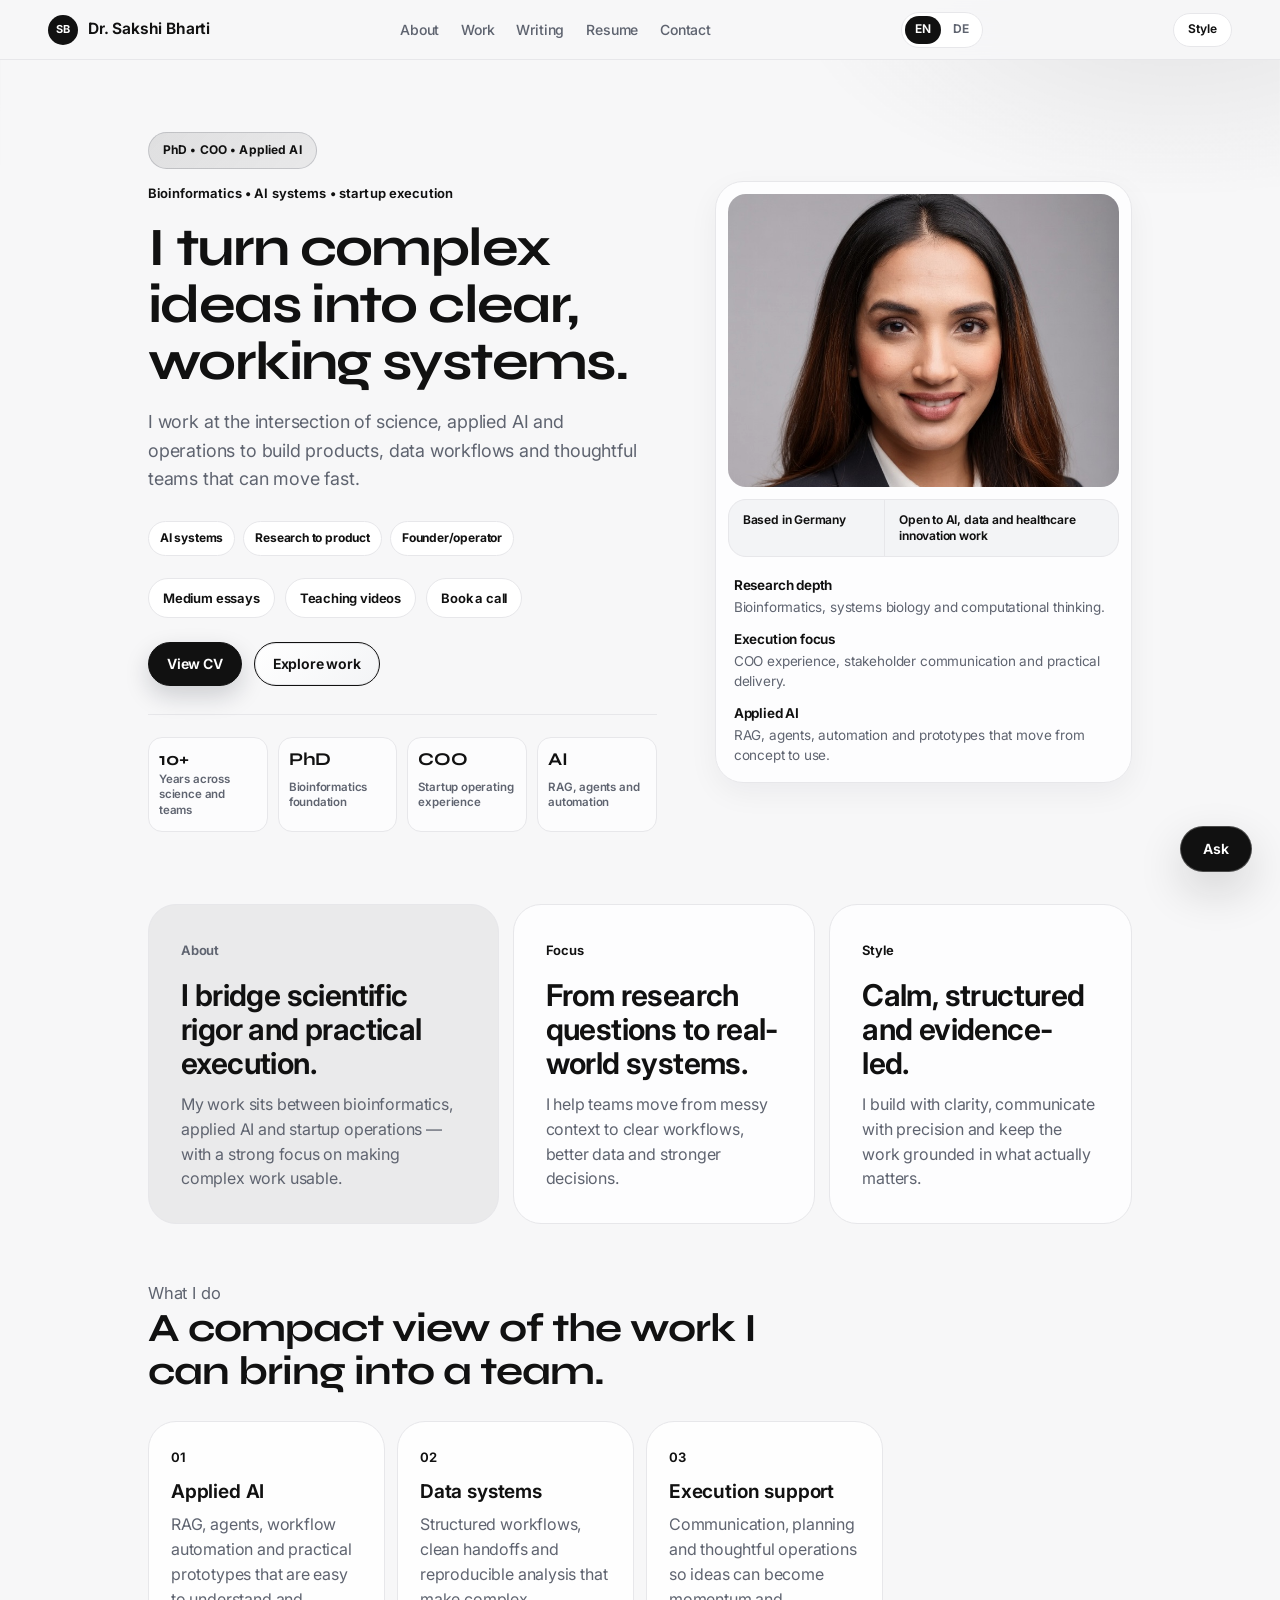
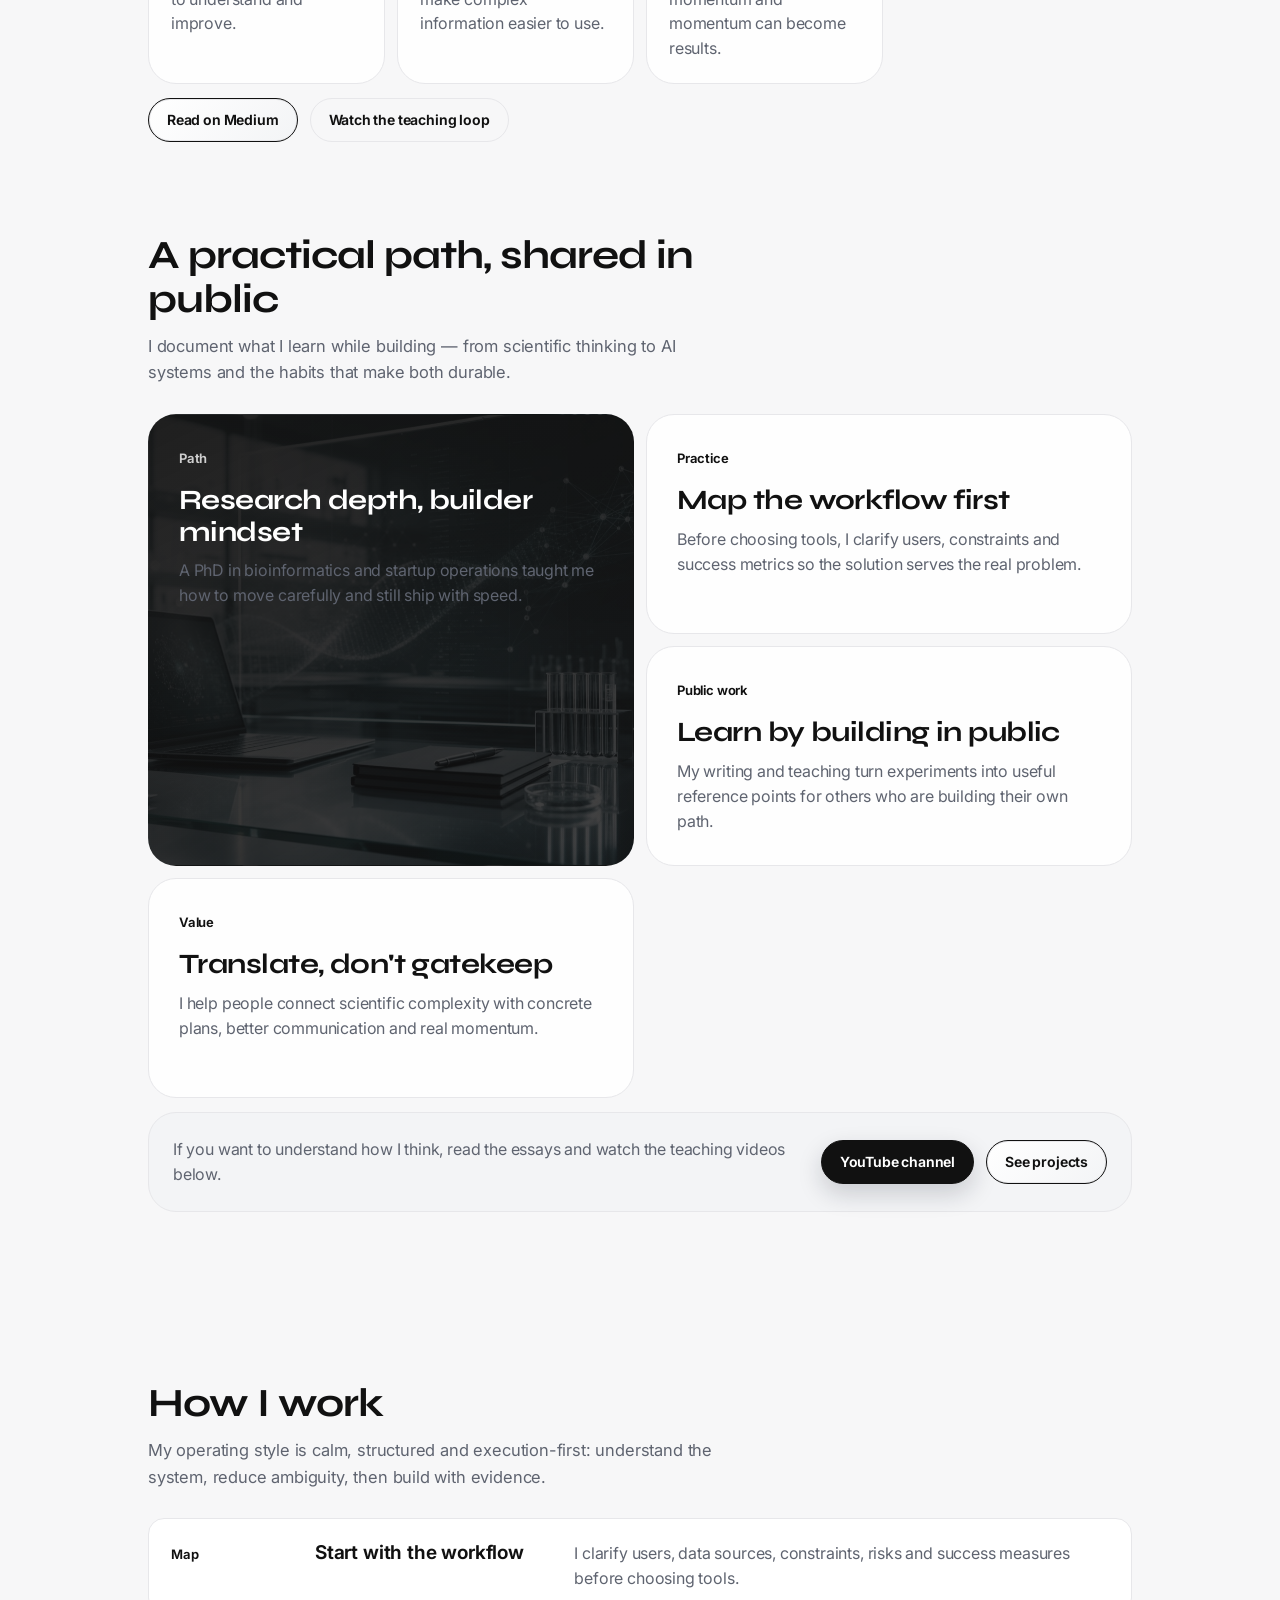
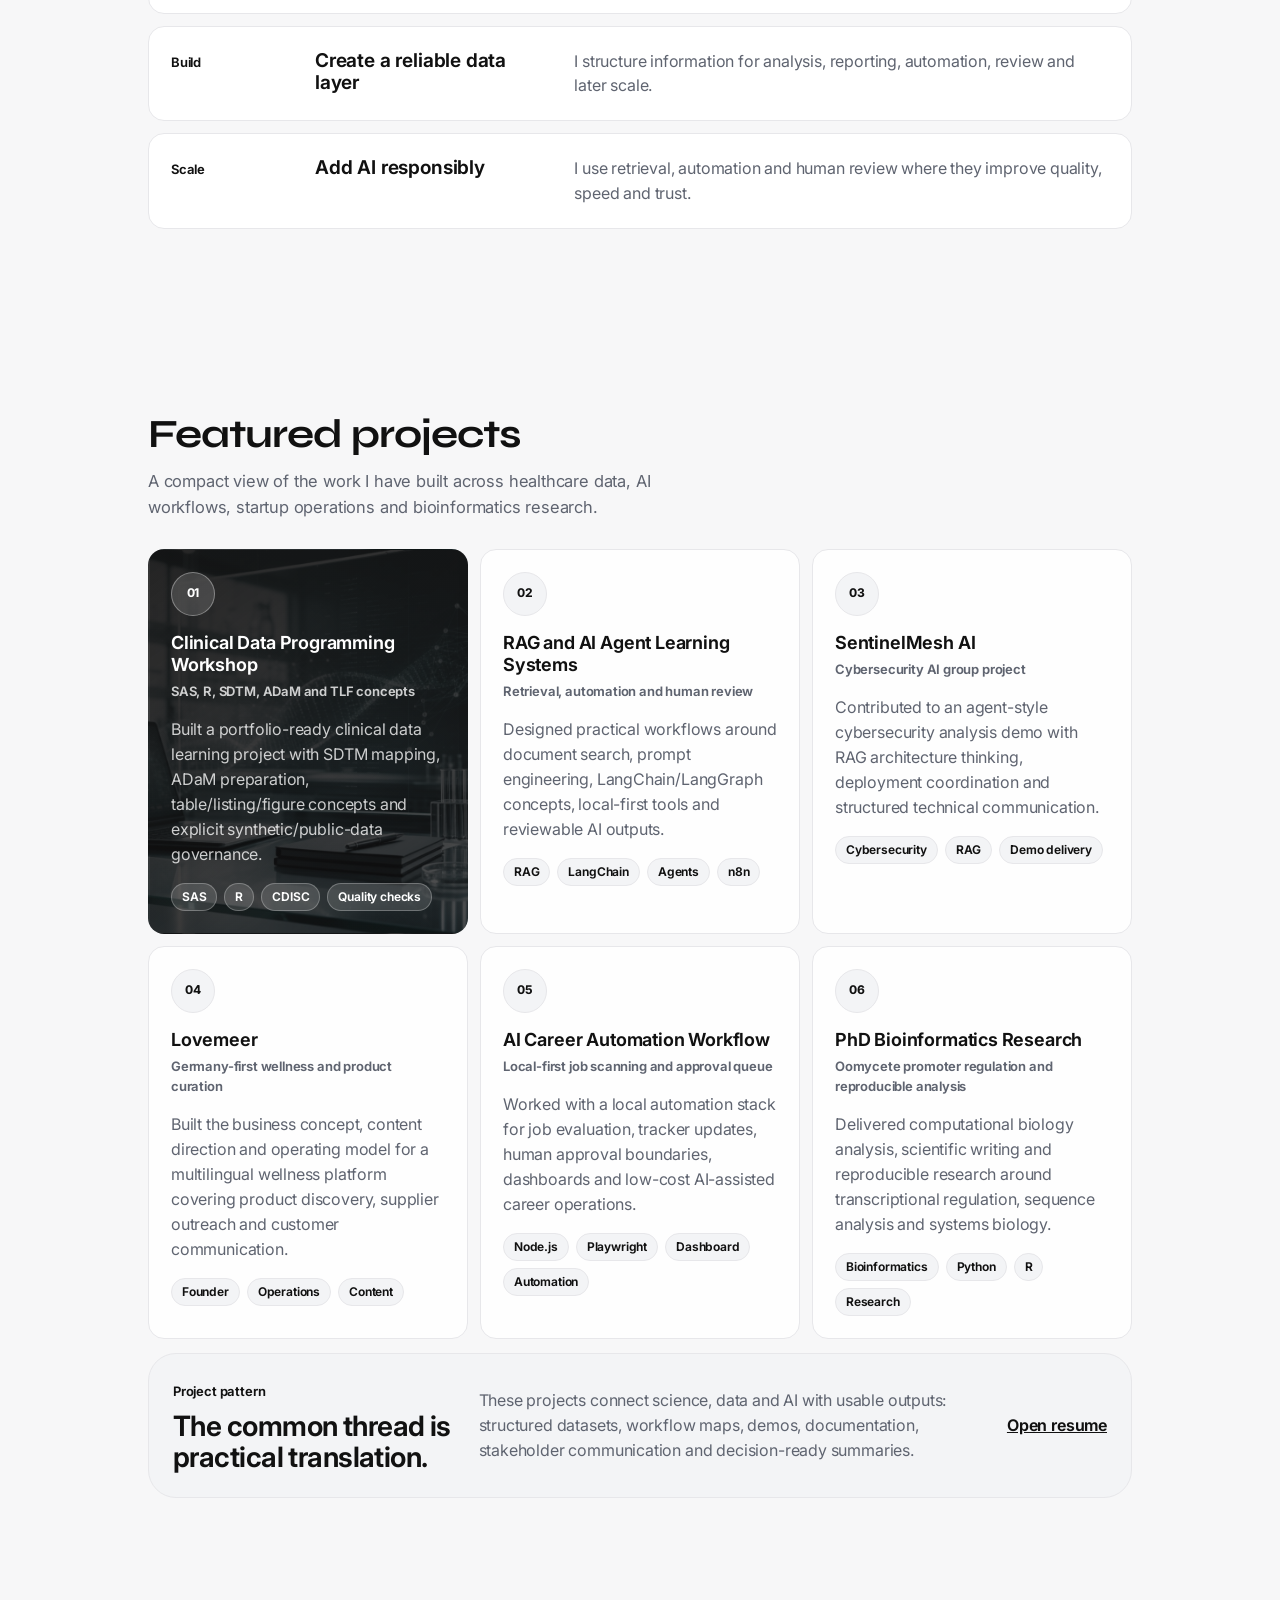
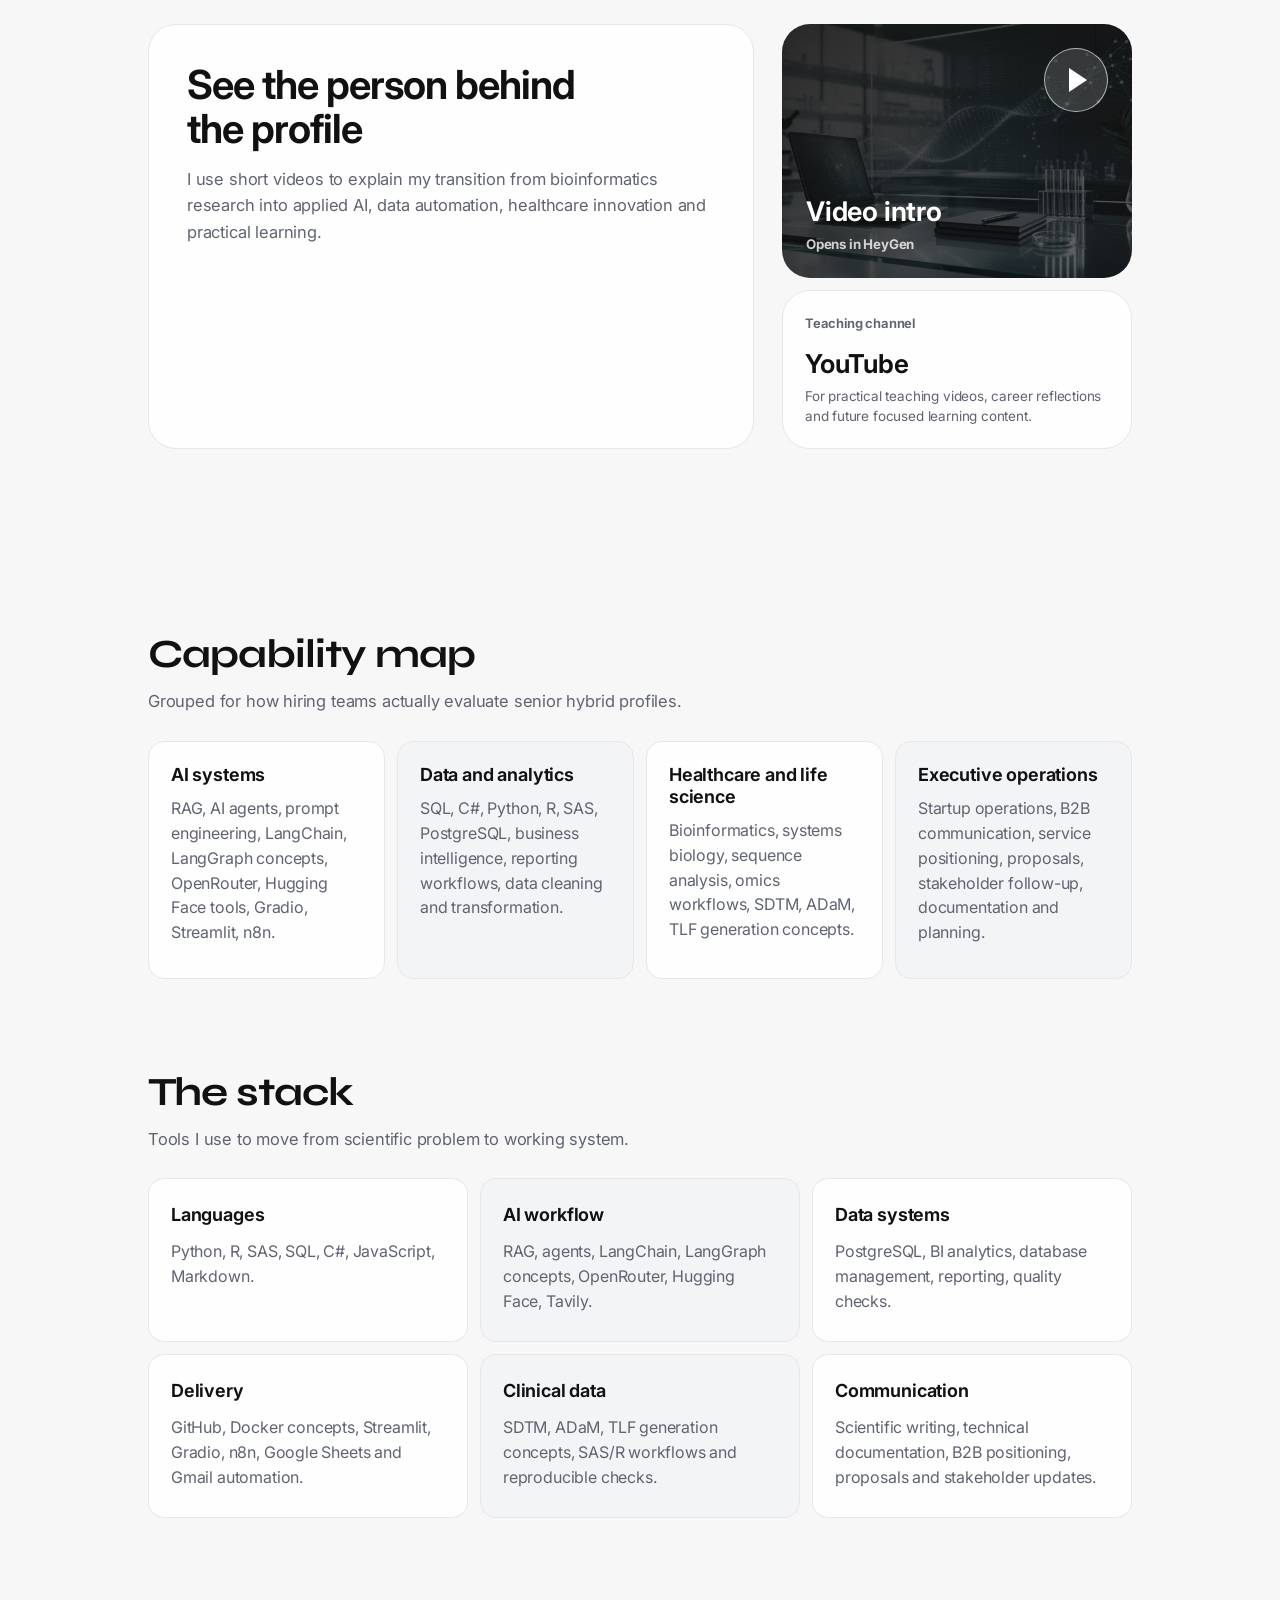
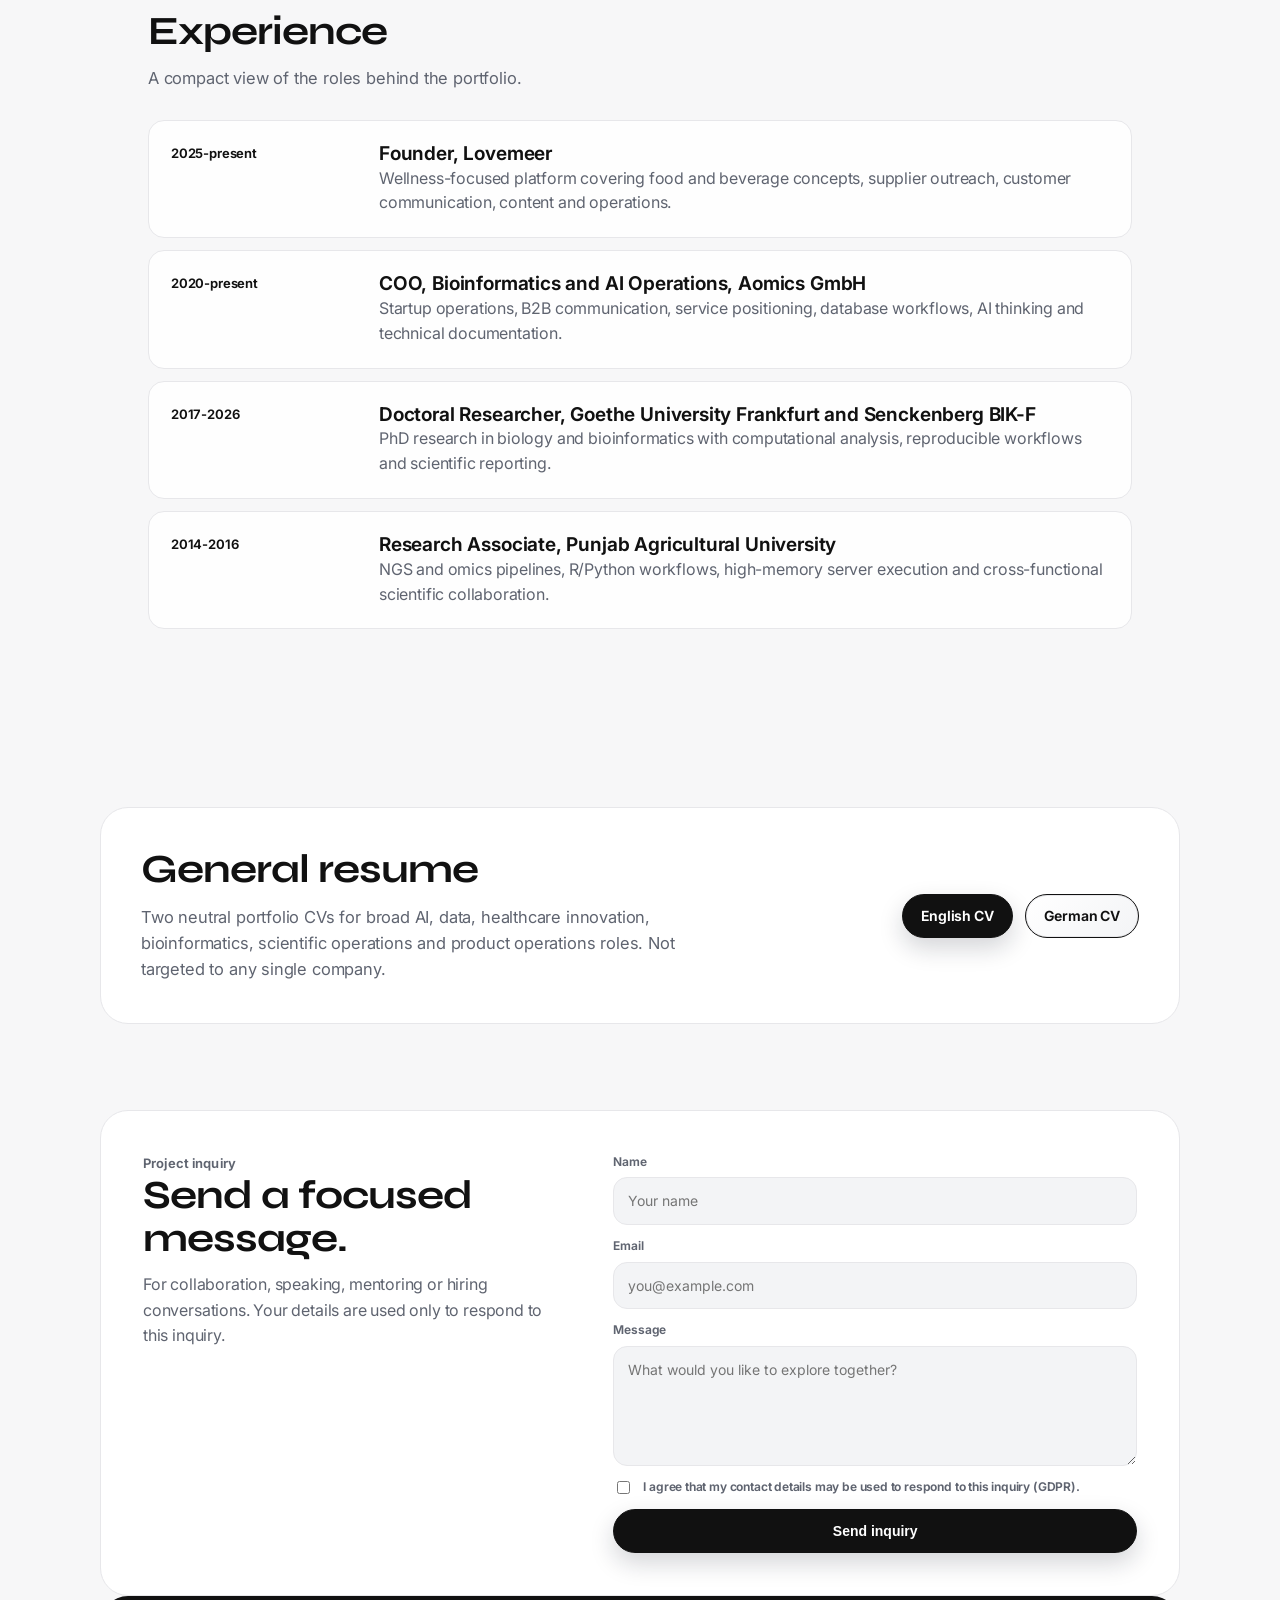
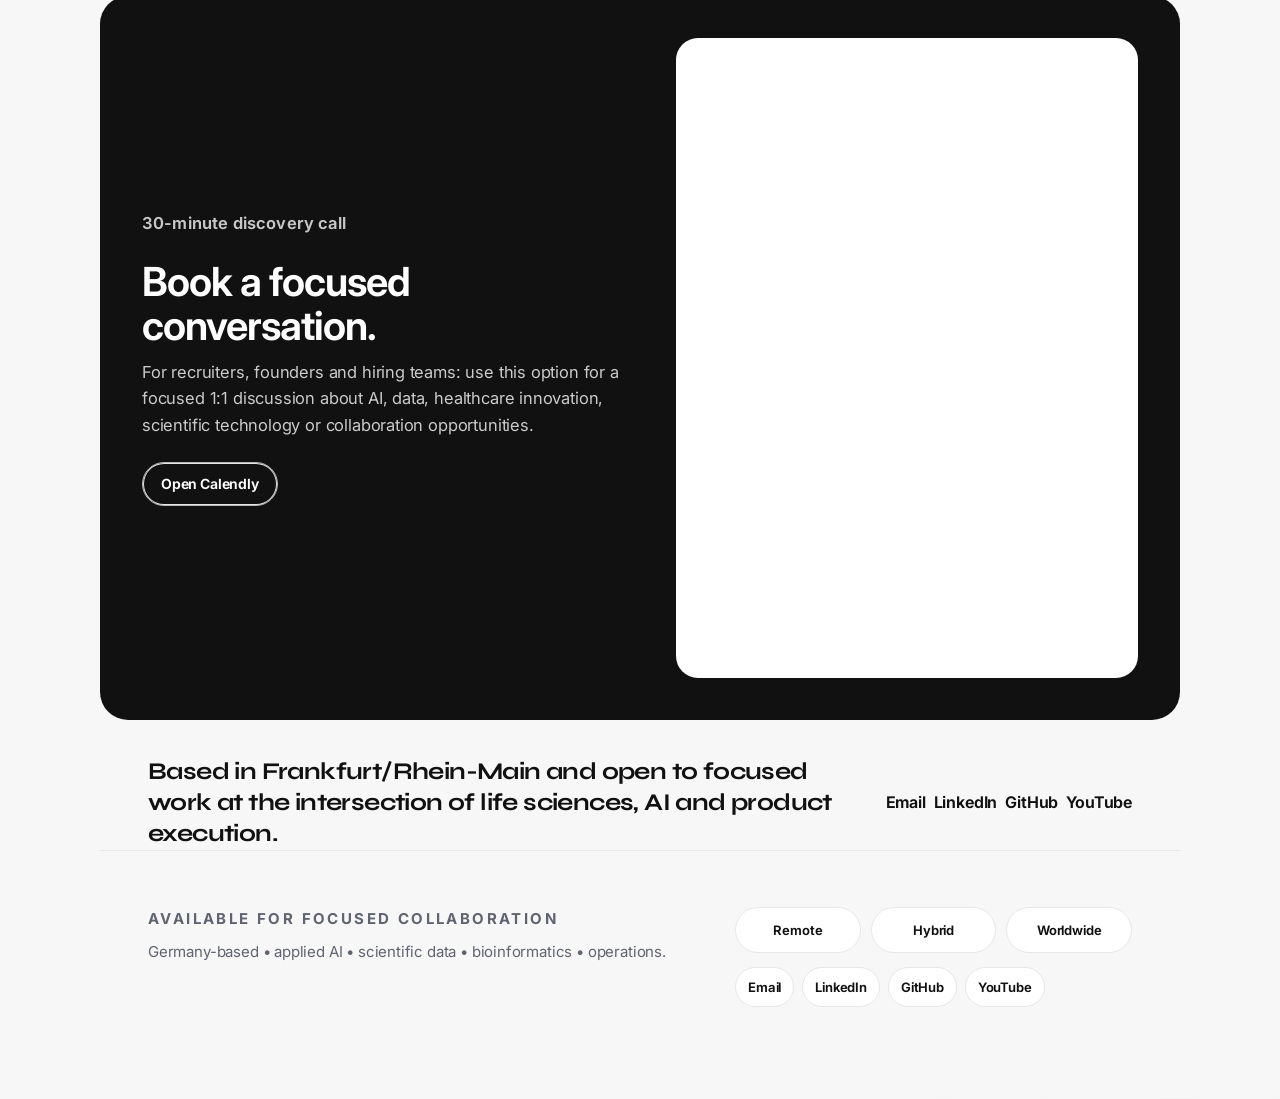
==== commit a7fc6650: "Refresh portfolio positioning and UI" ====
--- a/index.html
+++ b/index.html
@@ -3,8 +3,8 @@
 <head>
   <meta charset="utf-8">
   <meta name="viewport" content="width=device-width, initial-scale=1">
-  <meta name="description" content="Dr. Sakshi Bharti, scientific AI and data operations leader working across bioinformatics, healthcare AI, automation, and startup execution.">
-  <title>Dr. Sakshi Bharti | Scientific AI & Data Operations</title>
+  <meta name="description" content="Dr. Sakshi Bharti works across bioinformatics, applied AI, and startup execution to build thoughtful systems with real-world impact.">
+  <title>Dr. Sakshi Bharti | Bioinformatics • Applied AI • Operations</title>
   <link rel="preconnect" href="https://fonts.googleapis.com">
   <link rel="preconnect" href="https://fonts.gstatic.com" crossorigin>
   <link href="https://fonts.googleapis.com/css2?family=Inter:opsz,wght@14..32,400;14..32,450;14..32,500;14..32,600;14..32,700&family=Syne:wght@500;600;700;800&display=swap" rel="stylesheet">
@@ -18,13 +18,11 @@
       <span>Dr. Sakshi Bharti</span>
     </a>
     <nav aria-label="Primary navigation">
-      <a href="#inspire" data-en="Inspire" data-de="Inspiration">Inspire</a>
-      <a href="#work" data-en="Projects" data-de="Projekte">Projects</a>
-      <a href="#skills" data-en="Skills" data-de="Kompetenzen">Skills</a>
-      <a href="#experience" data-en="Experience" data-de="Erfahrung">Experience</a>
+      <a href="#about" data-en="About" data-de="Über mich">About</a>
+      <a href="#work" data-en="Work" data-de="Arbeit">Work</a>
+      <a href="#writing" data-en="Writing" data-de="Schreiben">Writing</a>
       <a href="#resume" data-en="Resume" data-de="Lebenslauf">Resume</a>
-      <a href="#meeting" data-en="Book call" data-de="Termin">Book call</a>
-      <a href="mailto:sbbinfo90@gmail.com" data-en="Contact" data-de="Kontakt">Contact</a>
+      <a href="#inquiry" data-en="Contact" data-de="Kontakt">Contact</a>
     </nav>
     <div class="language-switch" aria-label="Language selector">
       <button type="button" class="active" data-set-lang="en">EN</button>
@@ -36,24 +34,28 @@
   <main id="top">
     <section class="hero">
       <div class="hero-copy">
-        <p class="hero-badge" data-en="⚡ Built for curious minds, ambitious teams and career switchers" data-de="⚡ Gebaut für neugierige Köpfe, ehrgeizige Teams und Quereinsteiger">⚡ Built for curious minds, ambitious teams and career switchers</p>
-        <p class="role-line" data-en="Scientific AI • Bioinformatics • Data Ops • Startup execution" data-de="Scientific AI • Bioinformatik • Data Ops • Startup Execution">Scientific AI • Bioinformatics • Data Ops • Startup execution</p>
-        <h1 data-en="From lab notebooks to launch-ready AI systems." data-de="Von Labnotizbüchern zu launch-fertigen AI-Systemen.">From lab notebooks to launch-ready AI systems.</h1>
-        <p class="hero-summary" data-en="I turn complex science into clear systems, sharp strategy and AI products people actually use — whether you are hiring, building or switching lanes." data-de="Ich mache komplexe Wissenschaft zu klaren Systemen, kluger Strategie und AI-Produkten, die wirklich genutzt werden — ob Sie einstellen, bauen oder die Richtung wechseln.">I turn complex science into clear systems, sharp strategy and AI products people actually use — whether you are hiring, building or switching lanes.</p>
+        <p class="hero-badge" data-en="PhD • COO • Applied AI" data-de="PhD • COO • Angewandte AI">PhD • COO • Applied AI</p>
+        <p class="role-line" data-en="Bioinformatics • AI systems • startup execution" data-de="Bioinformatik • AI-Systeme • Startup-Umsetzung">Bioinformatics • AI systems • startup execution</p>
+        <h1 data-en="I turn complex ideas into clear, working systems." data-de="Ich mache komplexe Ideen zu klaren, funktionierenden Systemen.">I turn complex ideas into clear, working systems.</h1>
+        <p class="hero-summary" data-en="I work at the intersection of science, applied AI and operations to build products, data workflows and thoughtful teams that can move fast." data-de="Ich arbeite an der Schnittstelle von Wissenschaft, angewandter AI und Operations, um Produkte, Datenworkflows und reflektierte Teams zu bauen, die schnell vorankommen.">I work at the intersection of science, applied AI and operations to build products, data workflows and thoughtful teams that can move fast.</p>
         <div class="hero-tag-row" aria-label="Focus areas">
           <span>AI systems</span>
-          <span>Bioinformatics</span>
-          <span>Career growth</span>
+          <span>Research to product</span>
+          <span>Founder/operator</span>
+        </div>
+        <div class="hero-signal-grid" aria-label="Personal brand channels">
+          <a class="signal-card" href="https://medium.com/@sbbinfo90" target="_blank" rel="noreferrer" data-lead-event="hero_medium_click" data-en="Medium essays" data-de="Medium-Artikel">Medium essays</a>
+          <a class="signal-card" href="https://www.youtube.com/@drsakshibharti" target="_blank" rel="noreferrer" data-lead-event="hero_youtube_click" data-en="Teaching videos" data-de="Lehrvideos">Teaching videos</a>
+          <a class="signal-card" href="#inquiry" data-en="Book a call" data-de="Termin buchen">Book a call</a>
         </div>
         <div class="actions" aria-label="Primary actions">
           <a class="button primary localized-link" href="assets/resumes/dr-sakshi-bharti-cv-en.pdf" data-href-en="assets/resumes/dr-sakshi-bharti-cv-en.pdf" data-href-de="assets/resumes/dr-sakshi-bharti-cv-de.pdf" target="_blank" rel="noreferrer" data-lead-event="hero_resume_click" data-en="View CV" data-de="Lebenslauf ansehen">View CV</a>
-          <a class="button secondary video-link" href="https://app.heygen.com/videos/dr-sakshi-bharti-professional-intro-2ac98ddf780a4589b40dc6e6e346e0ce" data-href-en="https://app.heygen.com/videos/dr-sakshi-bharti-professional-intro-2ac98ddf780a4589b40dc6e6e346e0ce" data-href-de="https://app.heygen.com/videos/dr-sakshi-vorstellung-deutsch-3c774520bfe44e00b448c53f1df08a91" target="_blank" rel="noreferrer" data-lead-event="hero_video_click" data-en="See my story" data-de="Meine Story ansehen">See my story</a>
-          <a class="button ghost" href="#inspire" data-en="Explore the work" data-de="Die Arbeit entdecken">Explore the work</a>
+          <a class="button secondary" href="#work" data-en="Explore work" data-de="Arbeit ansehen">Explore work</a>
         </div>
         <div class="hero-stats" aria-label="Career highlights">
           <div>
             <strong>10+</strong>
-            <span data-en="Years in science and data" data-de="Jahre in Wissenschaft und Data">Years in science and data</span>
+            <span data-en="Years across science and teams" data-de="Jahre in Wissenschaft und Teams">Years across science and teams</span>
           </div>
           <div>
             <strong>PhD</strong>
@@ -61,11 +63,11 @@
           </div>
           <div>
             <strong>COO</strong>
-            <span data-en="Startup operator experience" data-de="Startup Operator Erfahrung">Startup operator experience</span>
+            <span data-en="Startup operating experience" data-de="Startup Operations Erfahrung">Startup operating experience</span>
           </div>
           <div>
             <strong>AI</strong>
-            <span data-en="RAG, agents and automation" data-de="RAG, Agents und Automatisierung">RAG, agents and automation</span>
+            <span data-en="RAG, agents and automation" data-de="RAG, Agenten und Automatisierung">RAG, agents and automation</span>
           </div>
         </div>
       </div>
@@ -74,65 +76,93 @@
         <img class="portrait-image" src="assets/images/dr-sakshi-bharti-portrait.jpg" alt="Professional portrait of Dr. Sakshi Bharti">
         <div class="profile-strip">
           <span data-en="Based in Germany" data-de="In Deutschland ansässig">Based in Germany</span>
-          <span data-en="Open to AI, data and healthcare innovation roles" data-de="Offen für AI, Data und Healthcare Innovation Rollen">Open to AI, data and healthcare innovation roles</span>
+          <span data-en="Open to AI, data and healthcare innovation work" data-de="Offen für AI-, Data- und Healthcare-Innovationsarbeit">Open to AI, data and healthcare innovation work</span>
         </div>
         <div class="signal-list">
-          <p><strong data-en="PhD foundation" data-de="PhD Fundament">PhD foundation</strong><span data-en="Bioinformatics, systems biology and computational research." data-de="Bioinformatik, Systembiologie und computergestützte Forschung.">Bioinformatics, systems biology and computational research.</span></p>
-          <p><strong data-en="Operator mindset" data-de="Operator Mindset">Operator mindset</strong><span data-en="Aomics COO experience, B2B communication and workflow execution." data-de="Aomics COO Erfahrung, B2B Kommunikation und Workflow Umsetzung.">Aomics COO experience, B2B communication and workflow execution.</span></p>
-          <p><strong data-en="AI delivery" data-de="AI Umsetzung">AI delivery</strong><span data-en="RAG, agents, automation, technical documentation and prototypes." data-de="RAG, Agents, Automatisierung, technische Dokumentation und Prototypen.">RAG, agents, automation, technical documentation and prototypes.</span></p>
+          <p><strong data-en="Research depth" data-de="Forschungstiefe">Research depth</strong><span data-en="Bioinformatics, systems biology and computational thinking." data-de="Bioinformatik, Systembiologie und computergestütztes Denken.">Bioinformatics, systems biology and computational thinking.</span></p>
+          <p><strong data-en="Execution focus" data-de="Umsetzungsfokus">Execution focus</strong><span data-en="COO experience, stakeholder communication and practical delivery." data-de="COO-Erfahrung, Stakeholder-Kommunikation und pragmatischer Delivery.">COO experience, stakeholder communication and practical delivery.</span></p>
+          <p><strong data-en="Applied AI" data-de="Angewandte AI">Applied AI</strong><span data-en="RAG, agents, automation and prototypes that move from concept to use." data-de="RAG, Agenten, Automatisierung und Prototypen vom Konzept zur Nutzung.">RAG, agents, automation and prototypes that move from concept to use.</span></p>
         </div>
       </aside>
     </section>
 
     <section class="board" aria-label="Career focus">
       <article>
-        <span data-en="Systems" data-de="Systeme">Systems</span>
-        <h2 data-en="AI that fits real workflows." data-de="AI für echte Workflows.">AI that fits real workflows.</h2>
-        <p data-en="Knowledge retrieval, automation, human review and practical systems for teams handling complex information." data-de="Knowledge Retrieval, Automatisierung, Human Review und praktische Systeme für Teams mit komplexen Informationen.">Knowledge retrieval, automation, human review and practical systems for teams handling complex information.</p>
+        <span data-en="About" data-de="Über mich">About</span>
+        <h2 data-en="I bridge scientific rigor and practical execution." data-de="Ich verbinde wissenschaftliche Strenge mit praktischer Umsetzung.">I bridge scientific rigor and practical execution.</h2>
+        <p data-en="My work sits between bioinformatics, applied AI and startup operations — with a strong focus on making complex work usable." data-de="Meine Arbeit liegt zwischen Bioinformatik, angewandter AI und Startup-Operations — mit starkem Fokus darauf, komplexe Arbeit nutzbar zu machen.">My work sits between bioinformatics, applied AI and startup operations — with a strong focus on making complex work usable.</p>
       </article>
       <article>
-        <span data-en="Translation" data-de="Übersetzung">Translation</span>
-        <h2 data-en="Science translated into product language." data-de="Wissenschaft in Produktsprache übersetzt.">Science translated into product language.</h2>
-        <p data-en="Bioinformatics depth with the ability to explain value, risk, roadmap and implementation to business stakeholders." data-de="Bioinformatik Tiefe mit der Fähigkeit, Value, Risiko, Roadmap und Umsetzung für Business Stakeholder zu erklären.">Bioinformatics depth with the ability to explain value, risk, roadmap and implementation to business stakeholders.</p>
+        <span data-en="Focus" data-de="Schwerpunkt">Focus</span>
+        <h2 data-en="From research questions to real-world systems." data-de="Von Forschungsfragen zu echten Systemen.">From research questions to real-world systems.</h2>
+        <p data-en="I help teams move from messy context to clear workflows, better data and stronger decisions." data-de="Ich helfe Teams, von unübersichtlichem Kontext zu klaren Workflows, besseren Daten und stärkeren Entscheidungen zu kommen.">I help teams move from messy context to clear workflows, better data and stronger decisions.</p>
       </article>
       <article>
-        <span data-en="Discipline" data-de="Disziplin">Discipline</span>
-        <h2 data-en="Data discipline from research to operations." data-de="Datendisziplin von Forschung bis Operations.">Data discipline from research to operations.</h2>
-        <p data-en="SQL, C#, Python, R, SAS, BI analytics, quality checks, clinical data concepts and reproducible workflows." data-de="SQL, C#, Python, R, SAS, BI Analytics, Quality Checks, klinische Datenkonzepte und reproduzierbare Workflows.">SQL, C#, Python, R, SAS, BI analytics, quality checks, clinical data concepts and reproducible workflows.</p>
+        <span data-en="Style" data-de="Stil">Style</span>
+        <h2 data-en="Calm, structured and evidence-led." data-de="Ruhig, strukturiert und evidenzbasiert.">Calm, structured and evidence-led.</h2>
+        <p data-en="I build with clarity, communicate with precision and keep the work grounded in what actually matters." data-de="Ich baue mit Klarheit, kommuniziere präzise und halte die Arbeit an dem fest, was wirklich zählt.">I build with clarity, communicate with precision and keep the work grounded in what actually matters.</p>
       </article>
     </section>
 
-    <section id="inspire" class="inspire-section reveal">
+    <section id="about" class="brand-system-section reveal" aria-label="What I do">
       <div class="section-title">
-        <h2 data-en="The path is real — and it is teachable" data-de="Der Weg ist real — und er ist lehrbar">The path is real — and it is teachable</h2>
-        <p data-en="Not theory-only advice — a documented journey from research benches to AI workflows, startup operations and public learning." data-de="Kein reines Theorie-Coaching — ein dokumentierter Weg von der Forschungsbank zu AI Workflows, Startup Operations und öffentlichem Lernen.">Not theory-only advice — a documented journey from research benches to AI workflows, startup operations and public learning.</p>
+        <p class="eyebrow" data-en="What I do" data-de="Was ich mache">What I do</p>
+        <h2 data-en="A compact view of the work I can bring into a team." data-de="Ein kompaktes Bild der Arbeit, die ich in ein Team einbringen kann.">A compact view of the work I can bring into a team.</h2>
+      </div>
+      <div class="brand-system-grid">
+        <article class="brand-card">
+          <span>01</span>
+          <h3 data-en="Applied AI" data-de="Angewandte AI">Applied AI</h3>
+          <p data-en="RAG, agents, workflow automation and practical prototypes that are easy to understand and improve." data-de="RAG, Agenten, Workflow-Automatisierung und praktische Prototypen, die leicht zu verstehen und zu verbessern sind.">RAG, agents, workflow automation and practical prototypes that are easy to understand and improve.</p>
+        </article>
+        <article class="brand-card">
+          <span>02</span>
+          <h3 data-en="Data systems" data-de="Datensysteme">Data systems</h3>
+          <p data-en="Structured workflows, clean handoffs and reproducible analysis that make complex information easier to use." data-de="Strukturierte Workflows, saubere Übergaben und reproduzierbare Analysen, die komplexe Informationen leichter nutzbar machen.">Structured workflows, clean handoffs and reproducible analysis that make complex information easier to use.</p>
+        </article>
+        <article class="brand-card">
+          <span>03</span>
+          <h3 data-en="Execution support" data-de="Umsetzungsunterstützung">Execution support</h3>
+          <p data-en="Communication, planning and thoughtful operations so ideas can become momentum and momentum can become results." data-de="Kommunikation, Planung und durchdachte Operations, damit Ideen zu Momentum und Momentum zu Ergebnissen werden.">Communication, planning and thoughtful operations so ideas can become momentum and momentum can become results.</p>
+        </article>
+      </div>
+      <div class="brand-system-cta">
+        <a class="button secondary" href="https://medium.com/@sbbinfo90" target="_blank" rel="noreferrer" data-lead-event="brand_medium_click" data-en="Read on Medium" data-de="Auf Medium lesen">Read on Medium</a>
+        <a class="button ghost" href="https://www.youtube.com/@drsakshibharti" target="_blank" rel="noreferrer" data-lead-event="brand_youtube_click" data-en="Watch the teaching loop" data-de="Die Lehrschleife ansehen">Watch the teaching loop</a>
+      </div>
+    </section>
+
+    <section id="writing" class="inspire-section reveal">
+      <div class="section-title">
+        <h2 data-en="A practical path, shared in public" data-de="Ein praktischer Weg, öffentlich geteilt">A practical path, shared in public</h2>
+        <p data-en="I document what I learn while building — from scientific thinking to AI systems and the habits that make both durable." data-de="Ich dokumentiere, was ich beim Bauen lerne — von wissenschaftlichem Denken bis hin zu AI-Systemen und den Gewohnheiten, die beides langlebig machen.">I document what I learn while building — from scientific thinking to AI systems and the habits that make both durable.</p>
       </div>
       <div class="inspire-grid">
         <article class="inspire-card inspire-card-feature">
           <span data-en="Path" data-de="Weg">Path</span>
-          <h3 data-en="Research depth, builder mindset" data-de="Research Tiefe, Builder Mindset">Research depth, builder mindset</h3>
-          <p data-en="A PhD in bioinformatics plus years in omics pipelines taught me rigor. Startup COO work taught me speed, communication and delivery." data-de="Ein PhD in Bioinformatik plus Jahre in Omics Pipelines lehrten mich Rigour. Startup COO Arbeit lehrte mich Tempo, Kommunikation und Delivery.">A PhD in bioinformatics plus years in omics pipelines taught me rigor. Startup COO work taught me speed, communication and delivery.</p>
+          <h3 data-en="Research depth, builder mindset" data-de="Forschungstiefe, Builder-Mindset">Research depth, builder mindset</h3>
+          <p data-en="A PhD in bioinformatics and startup operations taught me how to move carefully and still ship with speed." data-de="Ein PhD in Bioinformatik und Startup-Operations lehrte mich, sorgfältig zu arbeiten und trotzdem schnell zu liefern.">A PhD in bioinformatics and startup operations taught me how to move carefully and still ship with speed.</p>
         </article>
         <article class="inspire-card">
-          <span data-en="Playbook" data-de="Playbook">Playbook</span>
-          <h3 data-en="Map the workflow first" data-de="Zuerst den Workflow mappen">Map the workflow first</h3>
-          <p data-en="Before picking tools, clarify users, data, risks and success metrics. That discipline transfers from lab notebooks to AI product design." data-de="Bevor Tools gewählt werden: Nutzer, Daten, Risiken und Erfolgskriterien klären. Diese Disziplin überträgt sich vom Lab Notebook zum AI Produktdesign.">Before picking tools, clarify users, data, risks and success metrics. That discipline transfers from lab notebooks to AI product design.</p>
+          <span data-en="Practice" data-de="Praxis">Practice</span>
+          <h3 data-en="Map the workflow first" data-de="Zuerst den Workflow klären">Map the workflow first</h3>
+          <p data-en="Before choosing tools, I clarify users, constraints and success metrics so the solution serves the real problem." data-de="Bevor ich Tools auswähle, kläre ich Nutzer, Grenzen und Erfolgsmetriken, damit die Lösung wirklich das Problem löst.">Before choosing tools, I clarify users, constraints and success metrics so the solution serves the real problem.</p>
         </article>
         <article class="inspire-card">
-          <span data-en="Stack" data-de="Stack">Stack</span>
+          <span data-en="Public work" data-de="Öffentliche Arbeit">Public work</span>
           <h3 data-en="Learn by building in public" data-de="Durch öffentliches Bauen lernen">Learn by building in public</h3>
-          <p data-en="Clinical data workshops, RAG systems, automation dashboards and YouTube teaching — each project is a reusable template for your own portfolio." data-de="Clinical Data Workshops, RAG Systeme, Automatisierungs-Dashboards und YouTube Teaching — jedes Projekt ist eine wiederverwendbare Vorlage für Ihr eigenes Portfolio.">Clinical data workshops, RAG systems, automation dashboards and YouTube teaching — each project is a reusable template for your own portfolio.</p>
+          <p data-en="My writing and teaching turn experiments into useful reference points for others who are building their own path." data-de="Mein Schreiben und Unterrichten machen Experimente zu nützlichen Anhaltspunkten für andere, die ihren eigenen Weg bauen.">My writing and teaching turn experiments into useful reference points for others who are building their own path.</p>
         </article>
         <article class="inspire-card">
-          <span data-en="Mindset" data-de="Mindset">Mindset</span>
-          <h3 data-en="Translate, don't gatekeep" data-de="Übersetzen, nicht gatekeepen">Translate, don't gatekeep</h3>
-          <p data-en="Science fluency plus plain-language storytelling helps teams align on value, risk and roadmap — whether you are Gen Z entering tech or a hiring lead evaluating hybrid talent." data-de="Science Fluency plus klare Storytelling-Sprache hilft Teams bei Value, Risiko und Roadmap — ob Gen Z beim Tech-Einstieg oder Hiring Leads bei hybriden Profilen.">Science fluency plus plain-language storytelling helps teams align on value, risk and roadmap — whether you are Gen Z entering tech or a hiring lead evaluating hybrid talent.</p>
+          <span data-en="Value" data-de="Wert">Value</span>
+          <h3 data-en="Translate, don't gatekeep" data-de="Übersetzen, nicht abschotten">Translate, don't gatekeep</h3>
+          <p data-en="I help people connect scientific complexity with concrete plans, better communication and real momentum." data-de="Ich helfe Menschen, wissenschaftliche Komplexität mit konkreten Plänen, besserer Kommunikation und echtem Momentum zu verbinden.">I help people connect scientific complexity with concrete plans, better communication and real momentum.</p>
         </article>
       </div>
       <div class="inspire-cta">
-        <p data-en="Follow the build logs, teaching videos and project breakdowns — then adapt the patterns to your own lane." data-de="Folgen Sie Build Logs, Teaching Videos und Projekt-Breakdowns — und passen Sie die Muster an Ihre eigene Spur an.">Follow the build logs, teaching videos and project breakdowns — then adapt the patterns to your own lane.</p>
+        <p data-en="If you want to understand how I think, read the essays and watch the teaching videos below." data-de="Wenn Sie verstehen möchten, wie ich denke, lesen Sie die Essays und schauen Sie sich die Lehrvideos an.">If you want to understand how I think, read the essays and watch the teaching videos below.</p>
         <div class="actions">
-          <a class="button primary" href="https://www.youtube.com/@drsakshibharti" target="_blank" rel="noreferrer" data-lead-event="inspire_youtube_click" data-en="YouTube channel" data-de="YouTube Kanal">YouTube channel</a>
+          <a class="button primary" href="https://www.youtube.com/@drsakshibharti" target="_blank" rel="noreferrer" data-lead-event="inspire_youtube_click" data-en="YouTube channel" data-de="YouTube-Kanal">YouTube channel</a>
           <a class="button secondary" href="#work" data-en="See projects" data-de="Projekte ansehen">See projects</a>
         </div>
       </div>
@@ -165,7 +195,7 @@
     <section id="work" class="work-section">
       <div class="section-title">
         <h2 data-en="Featured projects" data-de="Ausgewählte Projekte">Featured projects</h2>
-        <p data-en="A project-led view of the work I have built across healthcare data, AI workflows, startup operations and bioinformatics research." data-de="Ein projektorientierter Blick auf Arbeiten, die ich in Healthcare Data, AI Workflows, Startup Operations und Bioinformatik aufgebaut habe.">A project-led view of the work I have built across healthcare data, AI workflows, startup operations and bioinformatics research.</p>
+        <p data-en="A compact view of the work I have built across healthcare data, AI workflows, startup operations and bioinformatics research." data-de="Ein kompakter Blick auf die Arbeit, die ich in Healthcare Data, AI Workflows, Startup Operations und Bioinformatik aufgebaut habe.">A compact view of the work I have built across healthcare data, AI workflows, startup operations and bioinformatics research.</p>
       </div>
 
       <div class="featured-projects-grid">
@@ -443,10 +473,10 @@
 
     <section class="closing">
       <p>
-        <span data-en="I am based in the Frankfurt/Rhein-Main area and open to roles connecting life science, AI, data operations, healthcare innovation, product execution and customer-facing scientific technology." data-de="Ich bin im Raum Frankfurt/Rhein-Main ansässig und offen für Rollen, die Life Science, AI, Data Operations, Healthcare Innovation, Product Execution und kundennahe wissenschaftliche Technologie verbinden.">I am based in the Frankfurt/Rhein-Main area and open to roles connecting life science, AI, data operations, healthcare innovation, product execution and customer-facing scientific technology.</span>
+        <span data-en="Based in Frankfurt/Rhein-Main and open to focused work at the intersection of life sciences, AI and product execution." data-de="Im Raum Frankfurt/Rhein-Main ansässig und offen für fokussierte Arbeit an der Schnittstelle von Life Sciences, AI und Produktumsetzung.">Based in Frankfurt/Rhein-Main and open to focused work at the intersection of life sciences, AI and product execution.</span>
       </p>
       <div class="contact-links">
-        <a href="mailto:sbbinfo90@gmail.com" data-lead-event="email_click">sbbinfo90@gmail.com</a>
+        <a href="mailto:sbbinfo90@gmail.com" data-lead-event="email_click">Email</a>
         <a href="https://www.linkedin.com/in/sakshibsharma" target="_blank" rel="noreferrer" data-lead-event="linkedin_click">LinkedIn</a>
         <a href="https://github.com/sakshianil" target="_blank" rel="noreferrer" data-lead-event="github_click">GitHub</a>
         <a href="https://www.youtube.com/@drsakshibharti" target="_blank" rel="noreferrer" data-lead-event="youtube_footer_click">YouTube</a>
@@ -454,23 +484,21 @@
     </section>
 
     <footer class="site-footer">
-      <div>
-        <h2 data-en="Available for focused work, worldwide." data-de="Verfügbar für fokussierte Arbeit, weltweit.">Available for focused work, worldwide.</h2>
-        <p data-en="Based in Germany, open to remote, hybrid and international collaborations across healthcare AI, scientific data, bioinformatics and operations." data-de="In Deutschland ansässig, offen für Remote-, Hybrid- und internationale Zusammenarbeit in Healthcare AI, Scientific Data, Bioinformatik und Operations.">Based in Germany, open to remote, hybrid and international collaborations across healthcare AI, scientific data, bioinformatics and operations.</p>
-        <p class="privacy-note" data-en="Privacy: this site uses privacy-friendly analytics (Plausible) for aggregate visit and click statistics. No personal profiles. Contact data is collected only when you submit the inquiry form or book via Calendly." data-de="Datenschutz: diese Website nutzt datenschutzfreundliche Analytics (Plausible) für aggregierte Besuchs- und Klickstatistiken. Keine Personalprofile. Kontaktdaten werden nur bei Anfrageformular oder Calendly-Buchung erhoben.">Privacy: this site uses privacy-friendly analytics (Plausible) for aggregate visit and click statistics. No personal profiles. Contact data is collected only when you submit the inquiry form or book via Calendly.</p>
+      <div class="footer-intro">
+        <p class="footer-kicker" data-en="Available for focused collaboration" data-de="Verfügbar für fokussierte Zusammenarbeit">Available for focused collaboration</p>
+        <p data-en="Germany-based • applied AI • scientific data • bioinformatics • operations." data-de="In Deutschland ansässig • Angewandte AI • Scientific Data • Bioinformatik • Operations.">Germany-based • applied AI • scientific data • bioinformatics • operations.</p>
       </div>
       <div class="footer-panel">
         <div class="availability-grid">
-          <span data-en="Based in Germany" data-de="In Deutschland">Based in Germany</span>
-          <span data-en="Worldwide availability" data-de="Weltweit verfügbar">Worldwide availability</span>
-          <span data-en="Remote, hybrid, project-based" data-de="Remote, hybrid, projektbasiert">Remote, hybrid, project-based</span>
+          <span data-en="Remote" data-de="Remote">Remote</span>
+          <span data-en="Hybrid" data-de="Hybrid">Hybrid</span>
+          <span data-en="Worldwide" data-de="Weltweit">Worldwide</span>
         </div>
         <div class="social-links" aria-label="Social connectivity">
           <a href="mailto:sbbinfo90@gmail.com" data-lead-event="footer_email_click" aria-label="Email">Email</a>
-          <a href="https://www.linkedin.com/in/sakshibsharma" target="_blank" rel="noreferrer" data-lead-event="footer_linkedin_click" aria-label="LinkedIn">in</a>
-          <a href="https://github.com/sakshianil" target="_blank" rel="noreferrer" data-lead-event="footer_github_click" aria-label="GitHub">GH</a>
-          <a href="https://www.youtube.com/@drsakshibharti" target="_blank" rel="noreferrer" data-lead-event="footer_youtube_click" aria-label="YouTube">YT</a>
-          <a href="https://orcid.org/0000-0001-5356-7666" target="_blank" rel="noreferrer" aria-label="ORCID">ORCID</a>
+          <a href="https://www.linkedin.com/in/sakshibsharma" target="_blank" rel="noreferrer" data-lead-event="footer_linkedin_click" aria-label="LinkedIn">LinkedIn</a>
+          <a href="https://github.com/sakshianil" target="_blank" rel="noreferrer" data-lead-event="footer_github_click" aria-label="GitHub">GitHub</a>
+          <a href="https://www.youtube.com/@drsakshibharti" target="_blank" rel="noreferrer" data-lead-event="footer_youtube_click" aria-label="YouTube">YouTube</a>
         </div>
       </div>
     </footer>
--- a/styles.css
+++ b/styles.css
@@ -243,6 +243,34 @@
   font-weight: 700;
 }
 
+.hero-signal-grid {
+  display: flex;
+  flex-wrap: wrap;
+  gap: 10px;
+  margin: 0 0 24px;
+}
+
+.signal-card {
+  display: inline-flex;
+  align-items: center;
+  justify-content: center;
+  min-height: 40px;
+  padding: 0 14px;
+  color: var(--accent-strong);
+  background: var(--surface);
+  border: 1px solid var(--line);
+  border-radius: 999px;
+  font-size: 13px;
+  font-weight: 650;
+  text-decoration: none;
+}
+
+.signal-card:hover {
+  color: var(--on-accent);
+  background: var(--accent-strong);
+  border-color: var(--accent-strong);
+}
+
 .hero-stats {
   display: grid;
   grid-template-columns: repeat(4, minmax(0, 1fr));
@@ -256,10 +284,10 @@
   display: grid;
   gap: 4px;
   padding: 12px 10px;
-  background: linear-gradient(145deg, var(--surface), var(--surface-soft));
+  background: rgba(255, 255, 255, 0.7);
   border: 1px solid var(--line);
   border-radius: 14px;
-  box-shadow: 0 10px 25px rgba(17, 24, 39, 0.04);
+  box-shadow: none;
 }
 
 .hero-stats strong {
@@ -380,10 +408,10 @@
 
 .executive-card {
   padding: 12px;
-  background: linear-gradient(145deg, var(--surface), rgba(255, 255, 255, 0.94));
+  background: rgba(255, 255, 255, 0.82);
   border: 1px solid var(--line);
   border-radius: var(--radius-lg);
-  box-shadow: 0 24px 60px rgba(17, 24, 39, 0.08);
+  box-shadow: 0 10px 30px rgba(15, 23, 42, 0.05);
 }
 
 .executive-card img {
@@ -455,7 +483,7 @@
 .board article {
   min-height: 220px;
   padding: clamp(22px, 3vw, 32px);
-  background: var(--surface);
+  background: rgba(255, 255, 255, 0.82);
   border: 1px solid var(--line);
   border-radius: var(--radius-lg);
 }
@@ -490,6 +518,52 @@
   color: var(--muted);
 }
 
+.brand-system-section {
+  max-width: var(--max);
+  margin: 0 auto;
+  padding: clamp(34px, 5vw, 56px) var(--pad) 0;
+}
+
+.brand-system-grid {
+  display: grid;
+  grid-template-columns: repeat(4, minmax(0, 1fr));
+  gap: 12px;
+}
+
+.brand-card {
+  min-height: 220px;
+  padding: 22px;
+  background: rgba(255, 255, 255, 0.84);
+  border: 1px solid var(--line);
+  border-radius: var(--radius-lg);
+}
+
+.brand-card span {
+  color: var(--accent);
+  font-size: 13px;
+  font-weight: 650;
+}
+
+.brand-card h3 {
+  margin: 12px 0 8px;
+  font-size: 19px;
+  font-weight: 650;
+  line-height: 1.2;
+}
+
+.brand-card p {
+  margin-bottom: 0;
+  color: var(--muted);
+  line-height: 1.56;
+}
+
+.brand-system-cta {
+  display: flex;
+  flex-wrap: wrap;
+  gap: 12px;
+  margin-top: 14px;
+}
+
 .inspire-section,
 .inquiry-section {
   max-width: var(--max);
@@ -506,7 +580,7 @@
 .inspire-card {
   min-height: 220px;
   padding: clamp(22px, 3vw, 30px);
-  background: linear-gradient(145deg, var(--surface), var(--surface-soft));
+  background: rgba(255, 255, 255, 0.84);
   border: 1px solid var(--line);
   border-radius: var(--radius-lg);
   transition: transform 160ms ease, border-color 160ms ease, box-shadow 160ms ease;
@@ -773,7 +847,7 @@
   align-content: start;
   gap: 16px;
   padding: 22px;
-  background: linear-gradient(145deg, var(--surface), var(--surface-soft));
+  background: rgba(255, 255, 255, 0.84);
   border: 1px solid var(--line);
   border-radius: var(--radius);
   transition: transform 160ms ease, border-color 160ms ease, box-shadow 160ms ease;
@@ -930,7 +1004,7 @@
 
 .video-copy {
   padding: clamp(24px, 4vw, 38px);
-  background: var(--surface);
+  background: rgba(255, 255, 255, 0.84);
   border: 1px solid var(--line);
   border-radius: var(--radius-lg);
 }
@@ -1011,7 +1085,7 @@
   align-content: end;
   padding: 22px;
   color: var(--ink);
-  background: var(--surface);
+  background: rgba(255, 255, 255, 0.84);
   border: 1px solid var(--line);
   border-radius: var(--radius-lg);
   text-decoration: none;
@@ -1063,7 +1137,7 @@
 .stack-grid div {
   min-height: 164px;
   padding: 22px;
-  background: var(--surface);
+  background: rgba(255, 255, 255, 0.84);
   border: 1px solid var(--line);
   border-radius: var(--radius);
 }
@@ -1099,7 +1173,7 @@
   grid-template-columns: 180px minmax(0, 1fr);
   gap: 28px;
   padding: 22px;
-  background: var(--surface);
+  background: rgba(255, 255, 255, 0.84);
   border: 1px solid var(--line);
   border-radius: var(--radius);
 }
@@ -1107,7 +1181,7 @@
 .skill-grid div {
   min-height: 238px;
   padding: 22px;
-  background: var(--surface);
+  background: rgba(255, 255, 255, 0.84);
   border: 1px solid var(--line);
   border-radius: var(--radius);
 }
@@ -1199,64 +1273,72 @@
 
 .site-footer {
   display: grid;
-  grid-template-columns: minmax(0, 1fr) minmax(340px, 0.74fr);
-  gap: clamp(28px, 5vw, 72px);
-  align-items: end;
+  grid-template-columns: minmax(0, 1fr) minmax(320px, 0.72fr);
+  gap: clamp(20px, 4vw, 36px);
+  align-items: start;
   max-width: var(--max);
   margin-inline: auto;
-  padding: clamp(62px, 8vw, 92px) var(--pad);
+  padding: clamp(38px, 5vw, 56px) var(--pad) clamp(62px, 8vw, 92px);
   border-top: 1px solid var(--line);
 }
 
-.site-footer h2 {
-  max-width: 16ch;
-  margin-bottom: 16px;
-  font-size: clamp(28px, 4vw, 42px);
-  line-height: 1.08;
-  letter-spacing: -0.025em;
-  font-weight: 650;
+.footer-intro {
+  display: grid;
+  gap: 10px;
+}
+
+.footer-kicker {
+  margin-bottom: 0;
+  color: var(--accent-strong);
+  font-size: 13px;
+  font-weight: 700;
+  letter-spacing: 0.16em;
+  text-transform: uppercase;
 }
 
 .site-footer p {
   max-width: 66ch;
   margin-bottom: 0;
   color: var(--muted);
-  font-size: 16.5px;
-  line-height: 1.6;
+  font-size: 15px;
+  line-height: 1.55;
 }
 
 .footer-panel {
   display: grid;
-  gap: 20px;
+  gap: 14px;
 }
 
 .availability-grid {
   display: grid;
+  grid-template-columns: repeat(3, minmax(0, 1fr));
   gap: 10px;
 }
 
 .availability-grid span {
-  padding: 16px;
+  padding: 12px 14px;
   background: var(--surface);
   color: var(--ink);
   border: 1px solid var(--line);
-  border-radius: var(--radius);
-  font-weight: 650;
+  border-radius: 999px;
+  font-size: 13px;
+  font-weight: 650;
+  text-align: center;
 }
 
 .social-links {
   display: flex;
   flex-wrap: wrap;
-  gap: 10px;
+  gap: 8px;
 }
 
 .social-links a {
   display: inline-flex;
-  min-width: 48px;
-  min-height: 44px;
+  min-width: 46px;
+  min-height: 40px;
   align-items: center;
   justify-content: center;
-  padding: 0 14px;
+  padding: 0 12px;
   color: var(--ink);
   background: var(--surface);
   border: 1px solid var(--line);
@@ -1549,26 +1631,34 @@
 }
 
 .closing {
-  display: grid;
-  grid-template-columns: minmax(0, 1fr) auto;
-  gap: 30px;
-  align-items: end;
+  display: flex;
+  flex-wrap: wrap;
+  align-items: center;
+  justify-content: space-between;
+  gap: 18px;
+  max-width: var(--max);
+  margin-inline: auto;
+  padding: clamp(24px, 4vw, 36px) var(--pad) 0;
 }
 
 .closing p {
-  max-width: 760px;
+  max-width: 700px;
   margin-bottom: 0;
-  font-size: clamp(24px, 3.2vw, 34px);
-  line-height: 1.16;
+  font-size: clamp(18px, 2.3vw, 24px);
+  line-height: 1.3;
 }
 
 .contact-links {
+  display: flex;
+  flex-wrap: wrap;
   justify-content: flex-end;
+  gap: 8px;
 }
 
 .contact-links a {
   color: var(--accent-strong);
   font-weight: 650;
+  text-decoration: none;
 }
 
 @media (prefers-reduced-motion: reduce) {
